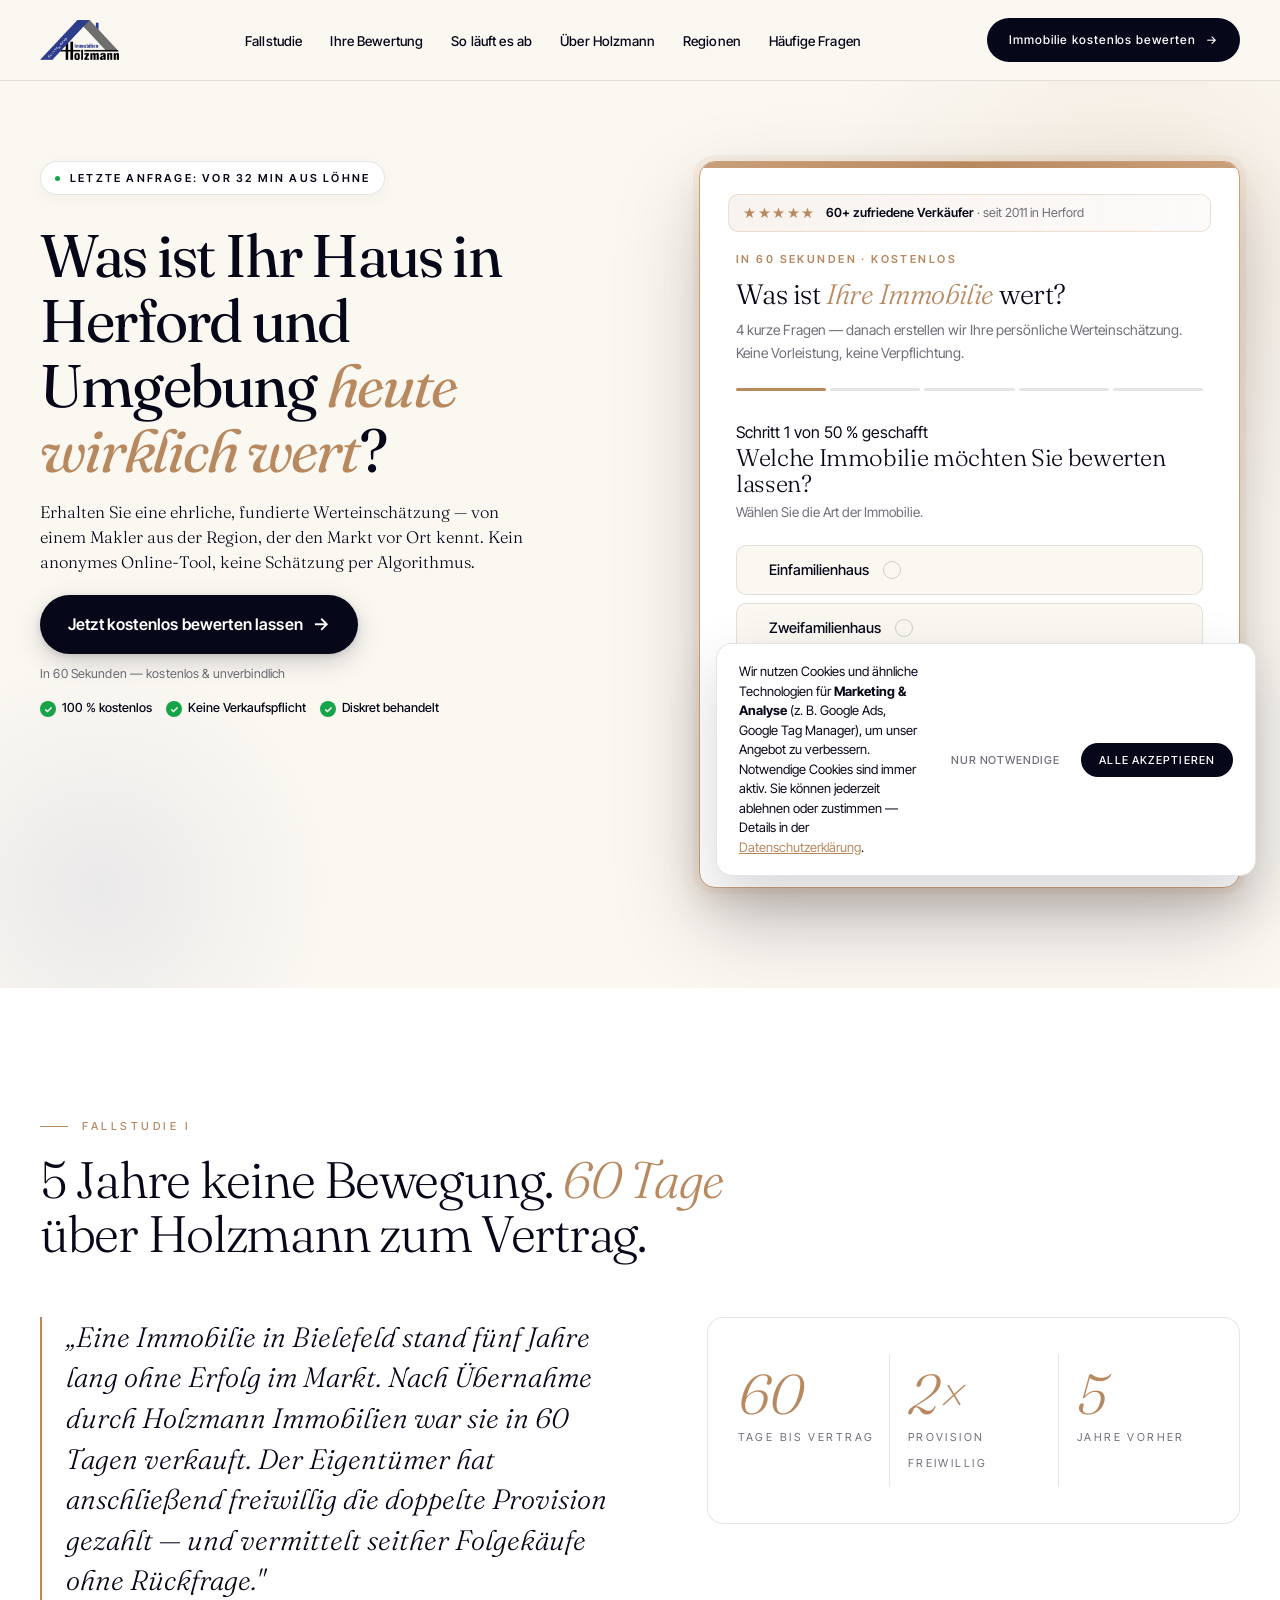
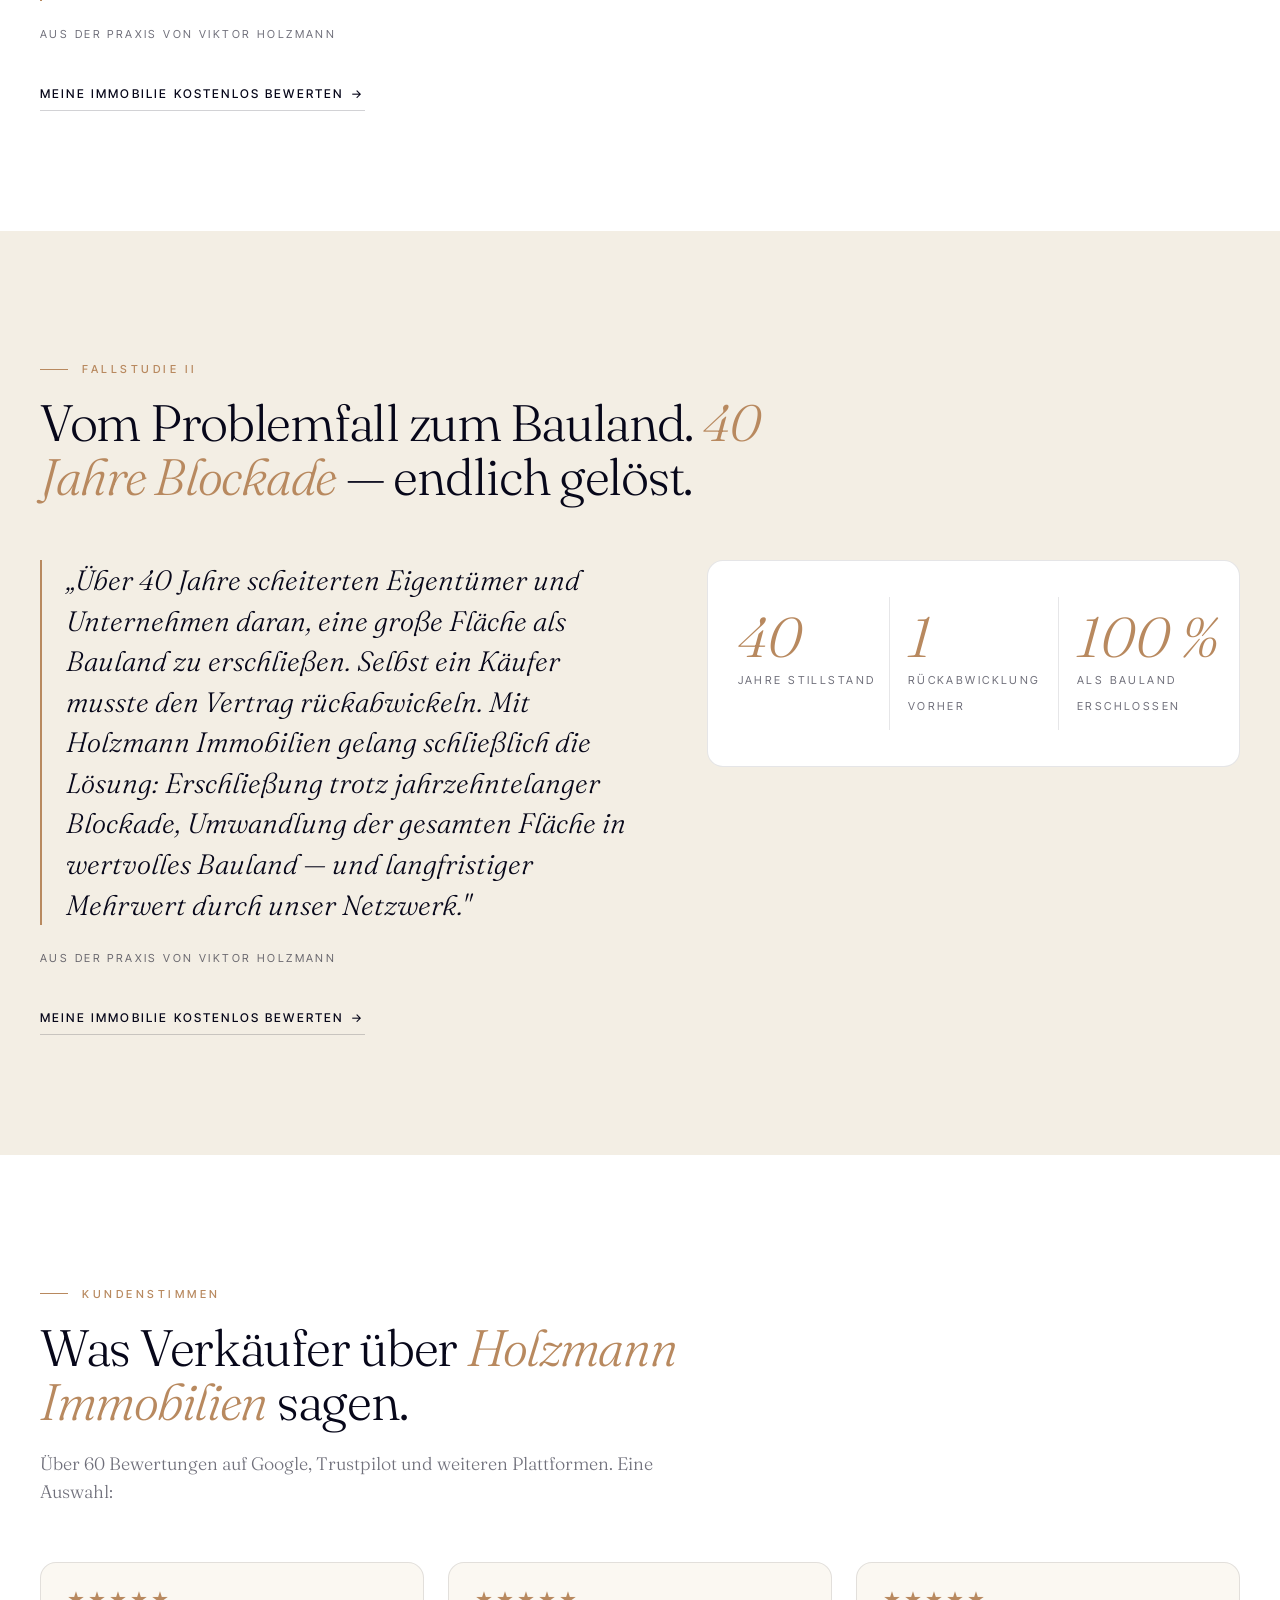
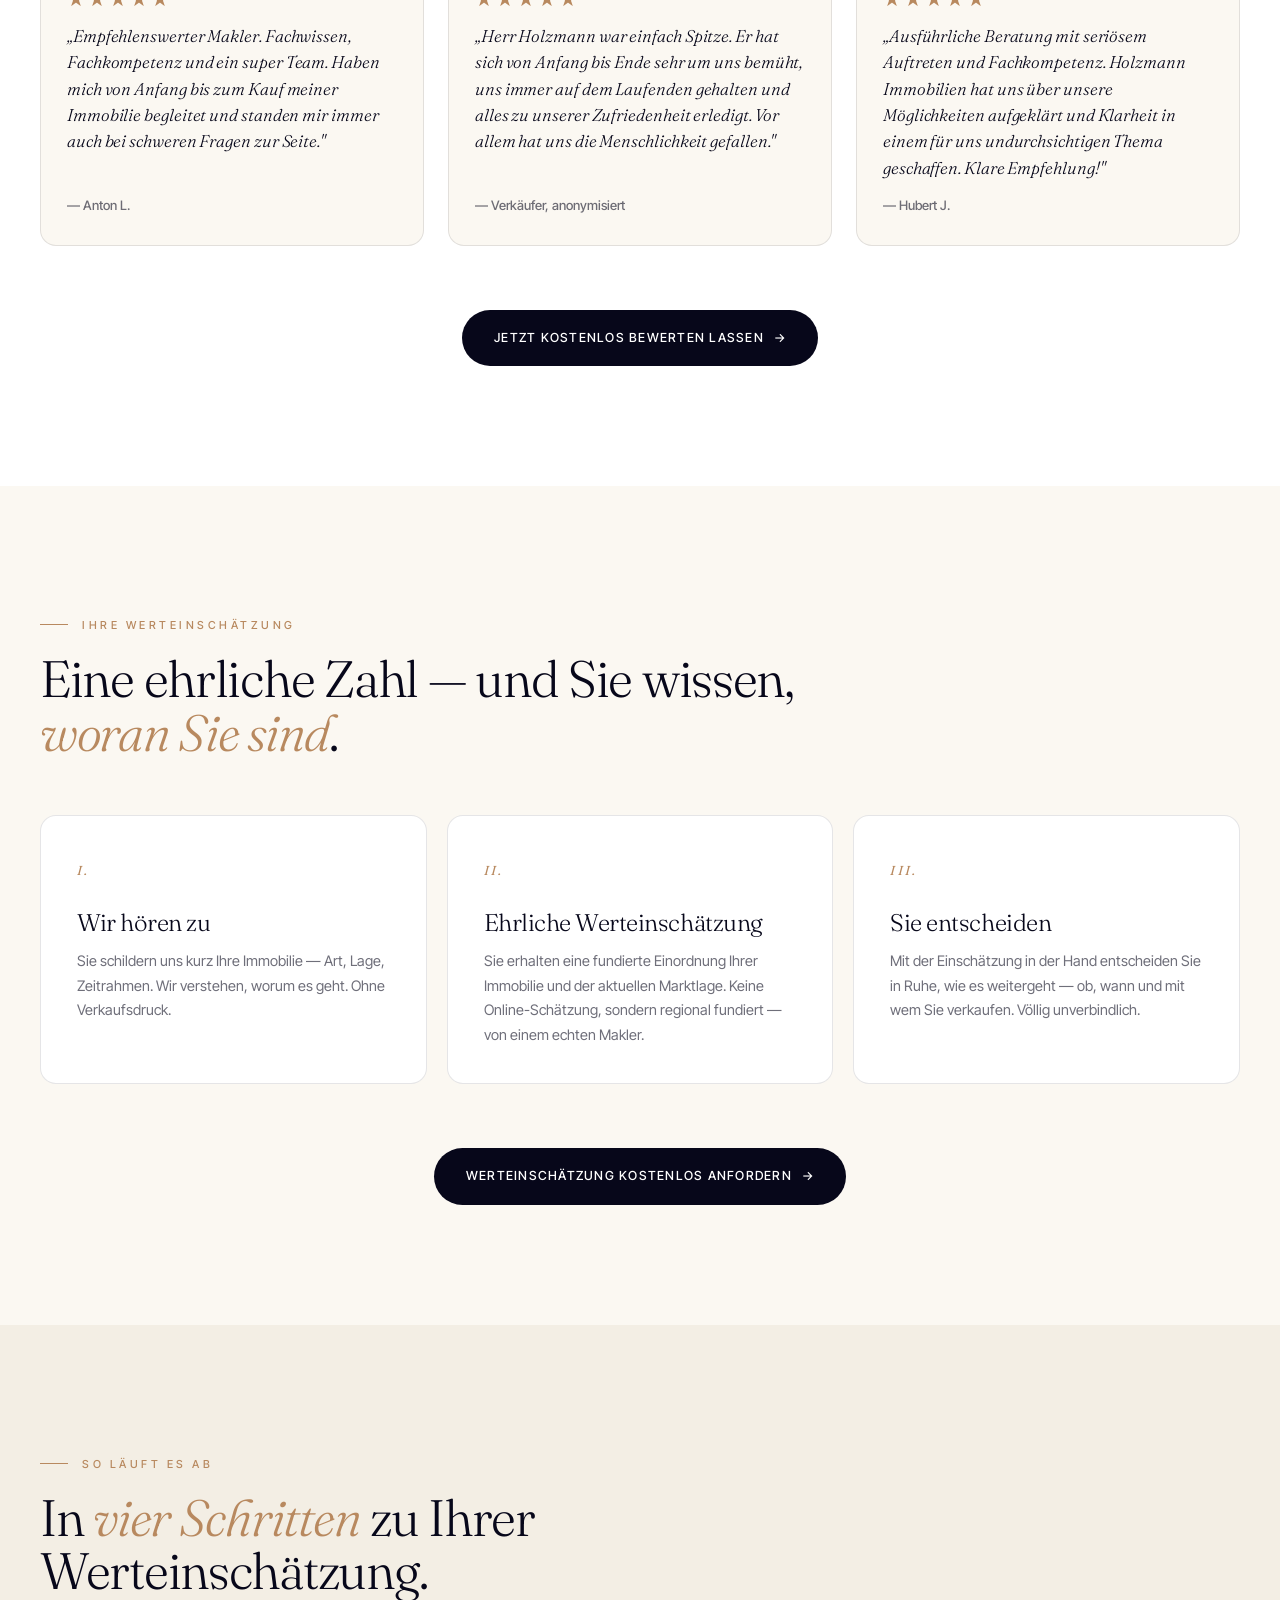
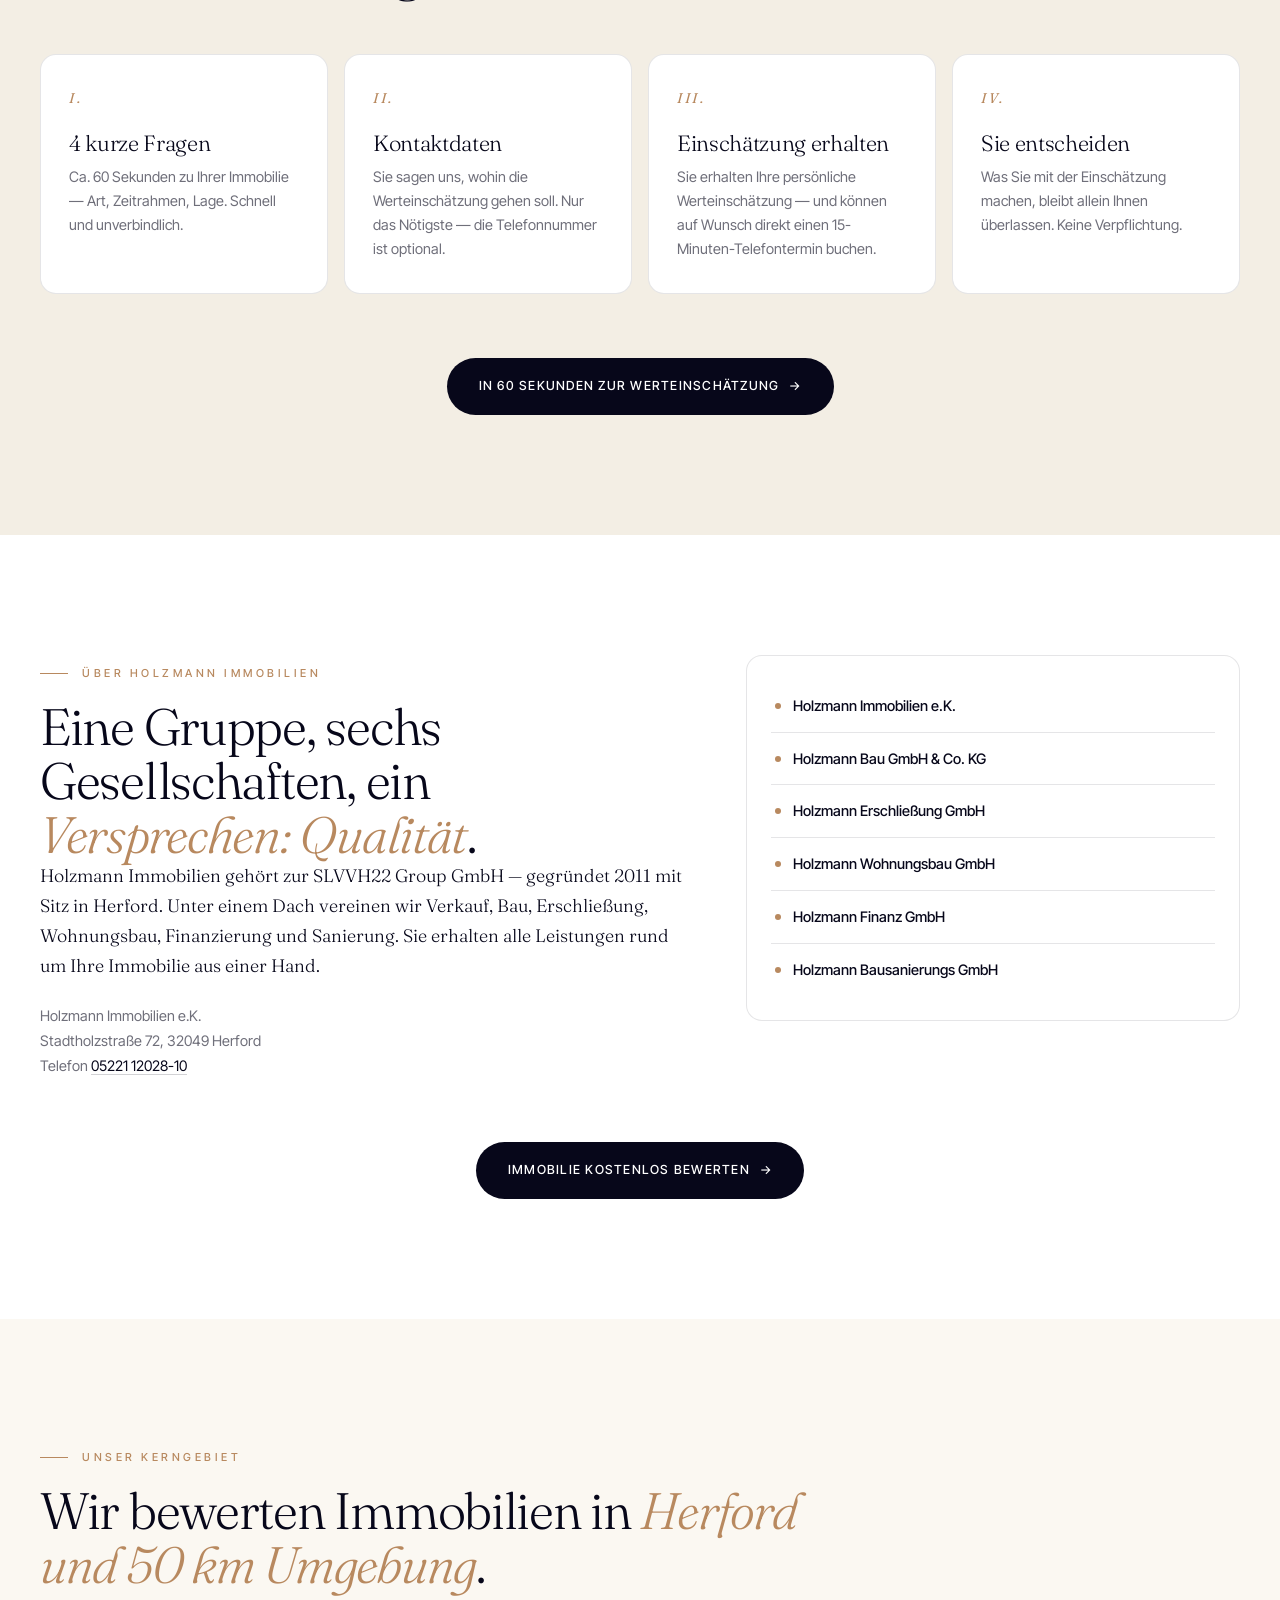
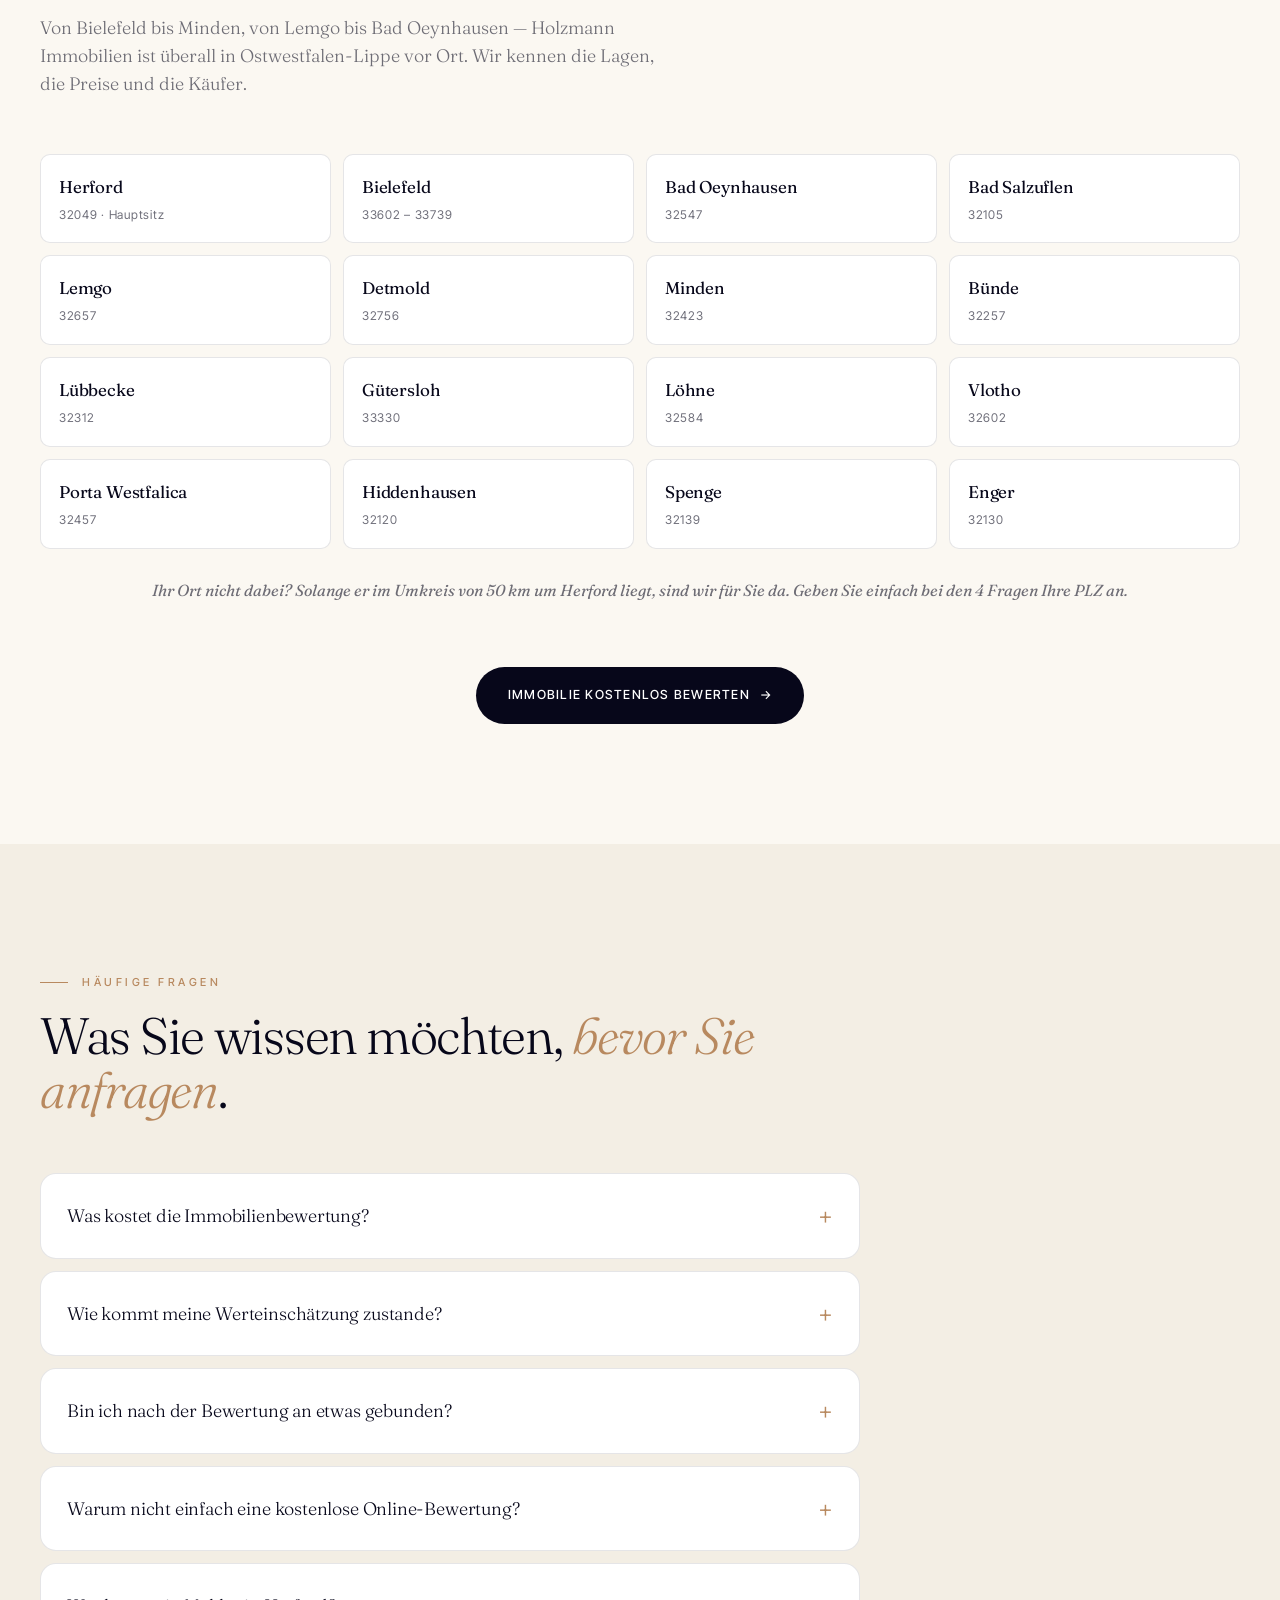
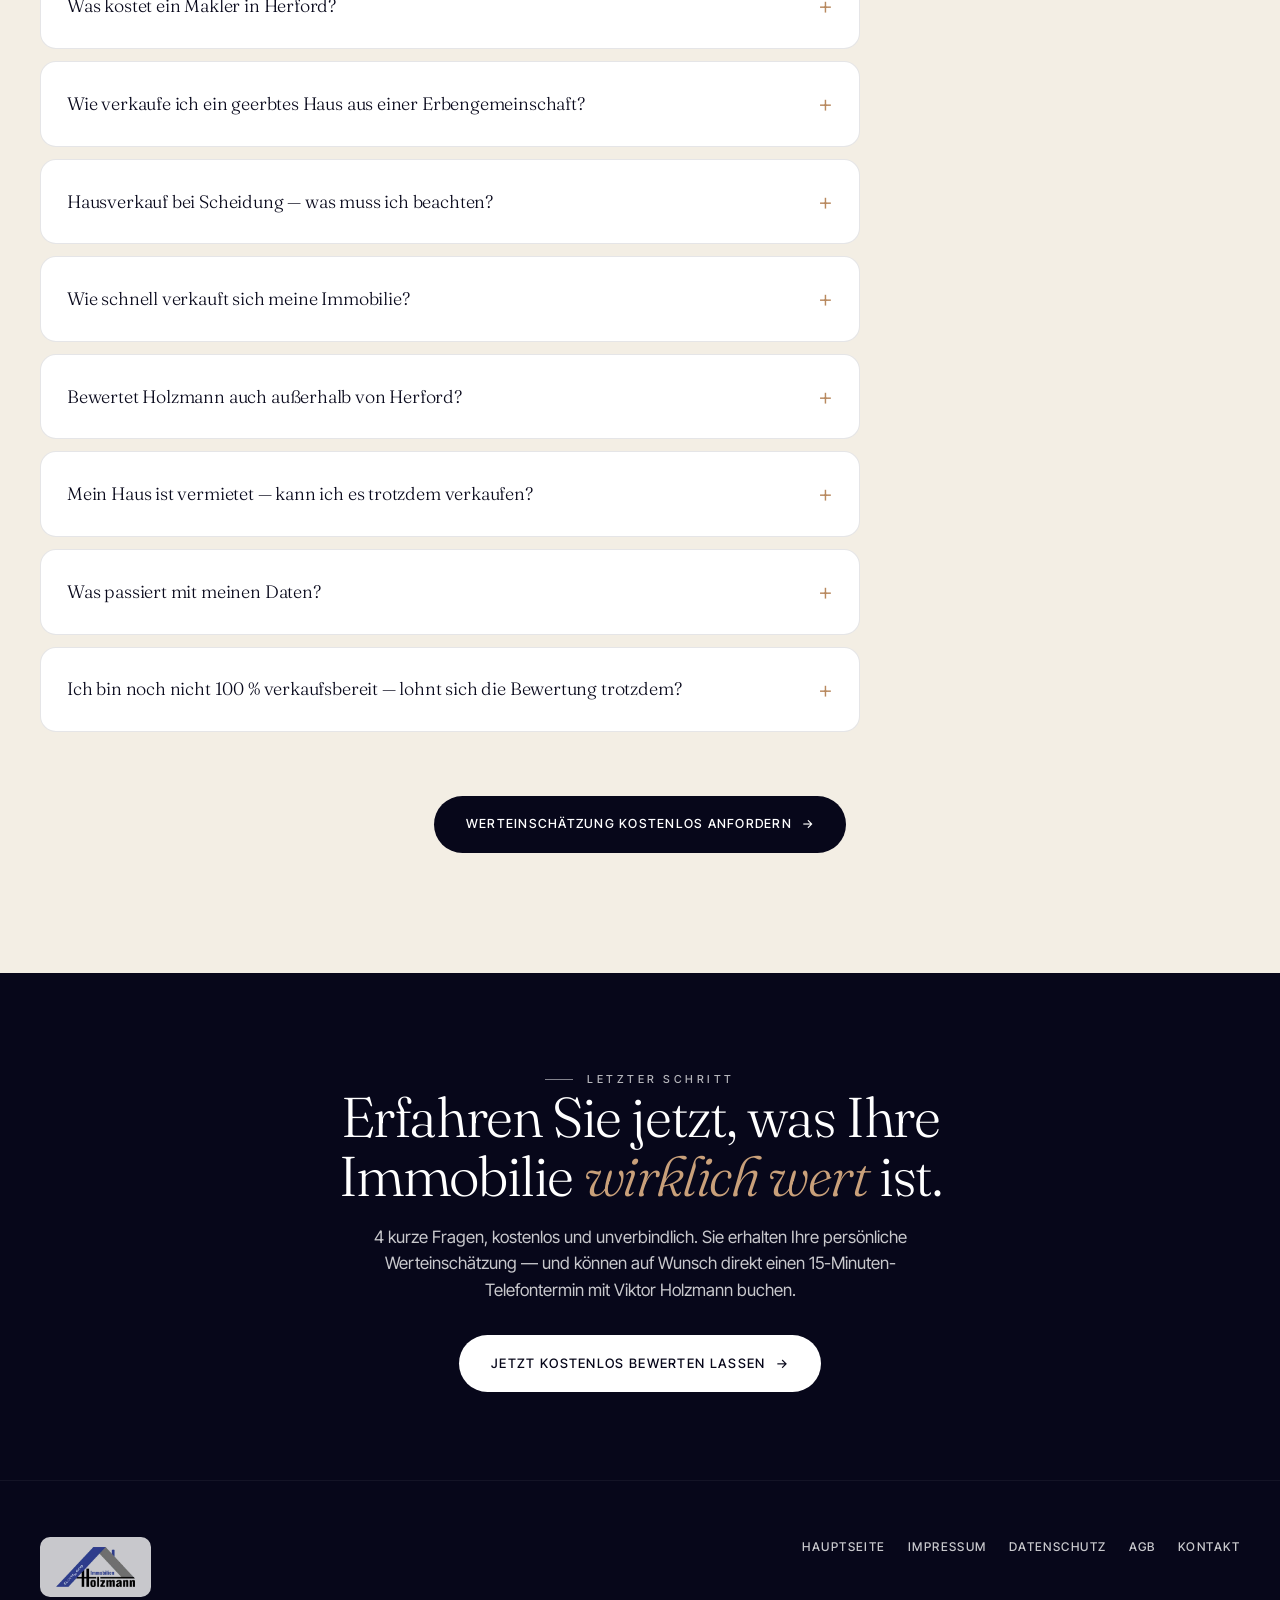
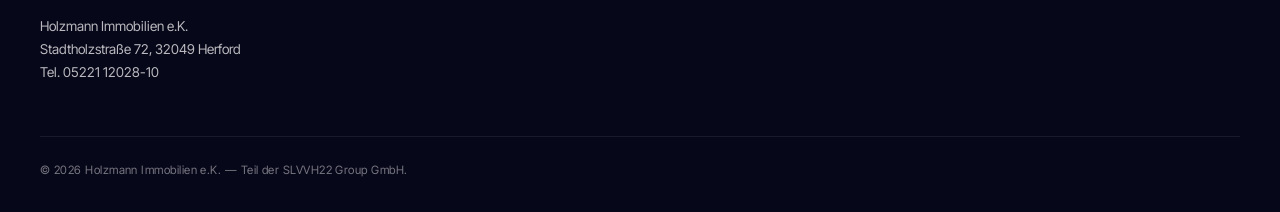
==== index.html @ 37a1f6df "Add files via upload" ====
<!DOCTYPE html>
<html lang="de">
<head>
  <meta charset="UTF-8">
  <meta name="viewport" content="width=device-width, initial-scale=1.0">
  <meta name="description" content="Kostenlose, persönliche Immobilienbewertung für Herford, Bielefeld und Umgebung. Ehrliche Werteinschätzung vom Makler aus der Region — kein anonymes Online-Tool. In 60 Sekunden unverbindlich anfordern.">
  <meta name="keywords" content="Haus verkaufen Herford, Immobilienbewertung Herford, was ist mein Haus wert, Immobilie verkaufen Herford, Immobilienmakler Herford, Wohnung verkaufen Bielefeld, Hauswert ermitteln, geerbtes Haus verkaufen">
  <meta name="robots" content="index,follow">
  <meta property="og:title" content="Was ist mein Haus wert? — Kostenlose Immobilienbewertung · Holzmann Immobilien">
  <meta property="og:description" content="Ehrliche Werteinschätzung vom Makler aus der Region — für Herford, Bielefeld & Umgebung. Kein Online-Algorithmus. In 60 Sekunden kostenlos anfordern.">
  <meta property="og:type" content="website">
  <title>Was ist mein Haus wert? — Kostenlose Immobilienbewertung · Holzmann Immobilien Herford</title>

  <link rel="icon" type="image/x-icon" href="/favicon.ico?v=2">
  <link rel="icon" type="image/png" sizes="16x16" href="/favicon-16x16.png?v=2">
  <link rel="icon" type="image/png" sizes="32x32" href="/favicon-32x32.png?v=2">
  <link rel="apple-touch-icon" sizes="180x180" href="/apple-touch-icon.png?v=2">

  <link rel="preconnect" href="https://fonts.googleapis.com">
  <link rel="preconnect" href="https://fonts.gstatic.com" crossorigin>
  <link href="https://fonts.googleapis.com/css2?family=Fraunces:ital,opsz,wght@0,9..144,300;0,9..144,400;0,9..144,500;1,9..144,300;1,9..144,400&family=Inter+Tight:wght@300;400;500;600&display=swap" rel="stylesheet">

  <link rel="stylesheet" href="./style.css?v=20260517">

  <!-- Consent Mode v2 — Defaults (DSGVO/EU). MUSS vor GTM und gtag laden. -->
  <script>
    window.dataLayer = window.dataLayer || [];
    function gtag(){ dataLayer.push(arguments); }
    gtag('consent', 'default', {
      'ad_storage':         'denied',
      'ad_user_data':       'denied',
      'ad_personalization': 'denied',
      'analytics_storage':  'denied',
      'functionality_storage': 'granted',
      'security_storage':      'granted',
      'wait_for_update': 500,
      'region': ['DE','AT','CH']
    });
    // Zuvor erteilte Zustimmung wiederherstellen
    try {
      if (localStorage.getItem('holzmann-cookie-consent') === 'all') {
        gtag('consent', 'update', {
          'ad_storage':         'granted',
          'ad_user_data':       'granted',
          'ad_personalization': 'granted',
          'analytics_storage':  'granted'
        });
      }
    } catch(e) {}
  </script>
  <!-- End Consent Mode v2 -->

  <!-- Google Tag Manager -->
  <script>(function(w,d,s,l,i){w[l]=w[l]||[];w[l].push({'gtm.start':
  new Date().getTime(),event:'gtm.js'});var f=d.getElementsByTagName(s)[0],
  j=d.createElement(s),dl=l!='dataLayer'?'&l='+l:'';j.async=true;j.src=
  'https://www.googletagmanager.com/gtm.js?id='+i+dl;f.parentNode.insertBefore(j,f);
  })(window,document,'script','dataLayer','GTM-PZJSZLQF');</script>
  <!-- End Google Tag Manager -->

  <!-- Google tag (gtag.js) -->
  <script async src="https://www.googletagmanager.com/gtag/js?id=AW-17651262615"></script>
  <script>
    window.dataLayer = window.dataLayer || [];
    function gtag(){dataLayer.push(arguments);}
    gtag('js', new Date());
    gtag('config', 'AW-17651262615');
  </script>
  <!-- End Google tag -->
</head>
<body>
  <!-- Google Tag Manager (noscript) -->
  <noscript><iframe src="https://www.googletagmanager.com/ns.html?id=GTM-PZJSZLQF"
  height="0" width="0" style="display:none;visibility:hidden"></iframe></noscript>
  <!-- End Google Tag Manager (noscript) -->

  <!-- ===== NAV ===== -->
  <nav class="nav" aria-label="Hauptnavigation">
    <div class="container nav-inner">
      <a href="https://holzmann-immobilien.de/" class="logo" aria-label="Holzmann Immobilien Startseite">
        <img src="./assets/logo.webp" alt="Holzmann Immobilien" width="180" height="48">
      </a>
      <ul class="nav-links nav-desktop-only" role="list">
        <li><a href="#fallstudie">Fallstudie</a></li>
        <li><a href="#leistungen">Ihre Bewertung</a></li>
        <li><a href="#ablauf">So läuft es ab</a></li>
        <li><a href="#ueber">Über Holzmann</a></li>
        <li><a href="#regionen">Regionen</a></li>
        <li><a href="#faq">Häufige Fragen</a></li>
      </ul>
      <a href="#quiz" class="nav-cta nav-desktop-only">
        <span>Immobilie kostenlos bewerten</span>
        <span class="arrow" aria-hidden="true">→</span>
      </a>
      <button type="button" class="nav-burger" id="nav-burger" aria-label="Menü öffnen" aria-expanded="false" aria-controls="nav-overlay">
        <span></span><span></span><span></span>
      </button>
    </div>
  </nav>

  <!-- Mobile Nav Overlay -->
  <div class="nav-overlay" id="nav-overlay" aria-hidden="true">
    <button type="button" class="nav-overlay-close" id="nav-overlay-close" aria-label="Menü schließen">×</button>
    <nav class="nav-overlay-inner" aria-label="Mobiles Menü">
      <div class="nav-overlay-primary">
        <a href="#quiz" class="nav-overlay-cta" data-nav-link>
          Kostenlose Bewertung anfordern
          <span aria-hidden="true">→</span>
        </a>
        <a href="tel:+4952211202810" class="nav-overlay-cta nav-overlay-cta-ghost" data-nav-link>
          Anrufen · 05221 12028-10
        </a>
      </div>
      <ul class="nav-overlay-links">
        <li><a href="#fallstudie" data-nav-link>Fallstudie</a></li>
        <li><a href="#leistungen" data-nav-link>Ihre Bewertung</a></li>
        <li><a href="#ablauf" data-nav-link>So läuft es ab</a></li>
        <li><a href="#ueber" data-nav-link>Über Holzmann</a></li>
        <li><a href="#regionen" data-nav-link>Regionen</a></li>
        <li><a href="#faq" data-nav-link>Häufige Fragen</a></li>
      </ul>
    </nav>
  </div>

  <!-- ===== HERO mit QUIZ above the fold ===== -->
  <section class="hero">
    <div class="container hero-grid">
      <div class="hero-headline-block">
        <span class="hero-eyebrow-chip" id="live-proof" aria-live="polite">
          <span class="dot dot-live" aria-hidden="true"></span>
          <span id="live-proof-text">Letzte Anfrage: vor 14 Min aus Bielefeld</span>
        </span>
        <h1>
          Was ist Ihr Haus in Herford und Umgebung <em>heute wirklich wert</em>?
        </h1>
        <p class="hero-sub">
          Erhalten Sie eine ehrliche, fundierte Werteinschätzung — von einem Makler aus der Region, der den Markt vor Ort kennt. Kein anonymes Online-Tool, keine Schätzung per Algorithmus.
        </p>
        <div class="hero-trust-line" aria-label="Vertrauenssignale">
          <span class="htl-stars">★★★★★</span>
          <span class="htl-item htl-i1"><strong>60+ <span class="htl-extra">zufriedene </span>Verkäufer</strong></span>
          <span class="htl-sep htl-s1">·</span>
          <span class="htl-item htl-i2"><strong>5 PMA-Awards</strong></span>
          <span class="htl-sep htl-s2">·</span>
          <span class="htl-item htl-i3"><strong>seit 2011<span class="htl-extra"> in Herford</span></strong></span>
          <span class="htl-sep htl-s3">·</span>
          <span class="htl-item htl-i4"><strong>6 Holzmann-Gesellschaften</strong></span>
        </div>
        <a href="#quiz" class="hero-cta" data-track="hero_cta_click">
          Jetzt kostenlos bewerten lassen
          <span class="hero-cta-arrow" aria-hidden="true">→</span>
        </a>
        <p class="hero-cta-sub">In 60 Sekunden — kostenlos &amp; unverbindlich</p>
        <ul class="hero-risk-reversal" aria-label="Garantien">
          <li><span class="hrr-check" aria-hidden="true">✓</span> 100 % kostenlos</li>
          <li><span class="hrr-check" aria-hidden="true">✓</span> Keine Verkaufspflicht</li>
          <li><span class="hrr-check" aria-hidden="true">✓</span> Diskret behandelt</li>
        </ul>
      </div>

      <!-- QUIZ-CARD direkt sichtbar -->
      <div class="quiz-card-hero" id="quiz">
        <div class="quiz-card-trust-top" aria-label="Vertrauenssignale">
          <span class="qctt-stars" aria-hidden="true">★★★★★</span>
          <span class="qctt-text"><strong>60+ zufriedene Verkäufer</strong> · seit 2011 in Herford</span>
        </div>
        <p class="quiz-card-eyebrow">In 60 Sekunden · kostenlos</p>
        <h2 class="quiz-card-headline">
          Was ist <em>Ihre Immobilie</em> wert?
        </h2>
        <p class="quiz-card-sub">4 kurze Fragen — danach erstellen wir Ihre persönliche Werteinschätzung. Keine Vorleistung, keine Verpflichtung.</p>

        <div id="quiz-app" class="quiz-app" data-quiz-state="intro">
          <noscript>
            <p>Bitte aktivieren Sie JavaScript, um die Bewertung zu starten — oder rufen Sie uns direkt an unter <a href="tel:+4952211202810">05221 12028-10</a>.</p>
          </noscript>
        </div>

        <div class="quiz-card-trust" aria-label="Vertrauenssignale" aria-hidden="true">
          <span class="qct-stars">★★★★★</span>
          <div class="qct-row">
            <span class="qct-item"><strong>60+ zufriedene Verkäufer</strong></span>
            <span class="qct-sep">·</span>
            <span class="qct-item"><strong>5 PMA-Awards</strong></span>
          </div>
          <div class="qct-row">
            <span class="qct-item"><strong>seit 2011</strong></span>
            <span class="qct-sep">·</span>
            <span class="qct-item"><strong>6 Gesellschaften</strong></span>
          </div>
        </div>
      </div>

    </div>
  </section>


  <!-- ===== FALLSTUDIE 1 — Bielefeld 60 Tage ===== -->
  <section class="section section-white" id="fallstudie">
    <div class="container">
      <div class="section-head">
        <span class="eyebrow">Fallstudie I</span>
        <h2 class="section-title">5 Jahre keine Bewegung. <em>60 Tage</em> über Holzmann zum Vertrag.</h2>
      </div>
      <div class="case-study-grid">
        <div>
          <blockquote class="case-quote">
            „Eine Immobilie in Bielefeld stand fünf Jahre lang ohne Erfolg im Markt. Nach Übernahme durch Holzmann Immobilien war sie in 60 Tagen verkauft. Der Eigentümer hat anschließend freiwillig die doppelte Provision gezahlt — und vermittelt seither Folgekäufe ohne Rückfrage."
          </blockquote>
          <p class="case-cite">Aus der Praxis von Viktor Holzmann</p>
          <a href="#quiz" class="btn-link-arrow">Meine Immobilie kostenlos bewerten <span aria-hidden="true">→</span></a>
        </div>
        <div class="case-stats-grid">
          <div class="case-stat">
            <span class="case-stat-number">60</span>
            <span class="case-stat-label">Tage bis Vertrag</span>
          </div>
          <div class="case-stat">
            <span class="case-stat-number">2&times;</span>
            <span class="case-stat-label">Provision freiwillig</span>
          </div>
          <div class="case-stat">
            <span class="case-stat-number">5</span>
            <span class="case-stat-label">Jahre vorher</span>
          </div>
        </div>
      </div>
    </div>
  </section>

  <!-- ===== FALLSTUDIE 2 — Bauland 40 Jahre Blockade ===== -->
  <section class="section section-soft" id="fallstudie-bauland">
    <div class="container">
      <div class="section-head">
        <span class="eyebrow">Fallstudie II</span>
        <h2 class="section-title">Vom Problemfall zum Bauland. <em>40 Jahre Blockade</em> — endlich gelöst.</h2>
      </div>
      <div class="case-study-grid case-study-grid-reverse">
        <div class="case-stats-grid">
          <div class="case-stat">
            <span class="case-stat-number">40</span>
            <span class="case-stat-label">Jahre Stillstand</span>
          </div>
          <div class="case-stat">
            <span class="case-stat-number">1</span>
            <span class="case-stat-label">Rückabwicklung vorher</span>
          </div>
          <div class="case-stat">
            <span class="case-stat-number">100&nbsp;%</span>
            <span class="case-stat-label">Als Bauland erschlossen</span>
          </div>
        </div>
        <div>
          <blockquote class="case-quote">
            „Über 40 Jahre scheiterten Eigentümer und Unternehmen daran, eine große Fläche als Bauland zu erschließen. Selbst ein Käufer musste den Vertrag rückabwickeln. Mit Holzmann Immobilien gelang schließlich die Lösung: Erschließung trotz jahrzehntelanger Blockade, Umwandlung der gesamten Fläche in wertvolles Bauland — und langfristiger Mehrwert durch unser Netzwerk."
          </blockquote>
          <p class="case-cite">Aus der Praxis von Viktor Holzmann</p>
          <a href="#quiz" class="btn-link-arrow">Meine Immobilie kostenlos bewerten <span aria-hidden="true">→</span></a>
        </div>
      </div>
    </div>
  </section>

  <!-- ===== TESTIMONIALS ===== -->
  <section class="section section-white" id="stimmen" aria-label="Kundenstimmen">
    <div class="container">
      <div class="section-head">
        <span class="eyebrow">Kundenstimmen</span>
        <h2 class="section-title">Was Verkäufer über <em>Holzmann Immobilien</em> sagen.</h2>
        <p class="section-lead">Über 60 Bewertungen auf Google, Trustpilot und weiteren Plattformen. Eine Auswahl:</p>
      </div>
      <div class="testimonials-grid">
        <article class="testimonial-card">
          <span class="testimonial-stars" aria-hidden="true">★★★★★</span>
          <blockquote>„Empfehlenswerter Makler. Fachwissen, Fachkompetenz und ein super Team. Haben mich von Anfang bis zum Kauf meiner Immobilie begleitet und standen mir immer auch bei schweren Fragen zur Seite."</blockquote>
          <p class="testimonial-cite">— Anton L.</p>
        </article>
        <article class="testimonial-card">
          <span class="testimonial-stars" aria-hidden="true">★★★★★</span>
          <blockquote>„Herr Holzmann war einfach Spitze. Er hat sich von Anfang bis Ende sehr um uns bemüht, uns immer auf dem Laufenden gehalten und alles zu unserer Zufriedenheit erledigt. Vor allem hat uns die Menschlichkeit gefallen."</blockquote>
          <p class="testimonial-cite">— Verkäufer, anonymisiert</p>
        </article>
        <article class="testimonial-card">
          <span class="testimonial-stars" aria-hidden="true">★★★★★</span>
          <blockquote>„Ausführliche Beratung mit seriösem Auftreten und Fachkompetenz. Holzmann Immobilien hat uns über unsere Möglichkeiten aufgeklärt und Klarheit in einem für uns undurchsichtigen Thema geschaffen. Klare Empfehlung!"</blockquote>
          <p class="testimonial-cite">— Hubert J.</p>
        </article>
      </div>
      <div class="section-cta-row">
        <a href="#quiz" class="btn-solid" data-cta="testimonials">
          Jetzt kostenlos bewerten lassen
          <span class="arrow" aria-hidden="true">→</span>
        </a>
      </div>
    </div>
  </section>

  <!-- ===== IHRE BEWERTUNG ===== -->
  <section class="section" id="leistungen">
    <div class="container">
      <div class="section-head">
        <span class="eyebrow">Ihre Werteinschätzung</span>
        <h2 class="section-title">Eine ehrliche Zahl — und Sie wissen, <em>woran Sie sind</em>.</h2>
      </div>
      <div class="benefit-grid">
        <article class="benefit-card">
          <span class="benefit-roman">I.</span>
          <h3>Wir hören zu</h3>
          <p>Sie schildern uns kurz Ihre Immobilie — Art, Lage, Zeitrahmen. Wir verstehen, worum es geht. Ohne Verkaufsdruck.</p>
        </article>
        <article class="benefit-card">
          <span class="benefit-roman">II.</span>
          <h3>Ehrliche Werteinschätzung</h3>
          <p>Sie erhalten eine fundierte Einordnung Ihrer Immobilie und der aktuellen Marktlage. Keine Online-Schätzung, sondern regional fundiert — von einem echten Makler.</p>
        </article>
        <article class="benefit-card">
          <span class="benefit-roman">III.</span>
          <h3>Sie entscheiden</h3>
          <p>Mit der Einschätzung in der Hand entscheiden Sie in Ruhe, wie es weitergeht — ob, wann und mit wem Sie verkaufen. Völlig unverbindlich.</p>
        </article>
      </div>
      <div class="section-cta-row">
        <a href="#quiz" class="btn-solid" data-cta="benefits">
          Werteinschätzung kostenlos anfordern
          <span class="arrow" aria-hidden="true">→</span>
        </a>
      </div>
    </div>
  </section>

  <!-- ===== ABLAUF ===== -->
  <section class="section section-soft" id="ablauf">
    <div class="container">
      <div class="section-head">
        <span class="eyebrow">So läuft es ab</span>
        <h2 class="section-title">In <em>vier Schritten</em> zu Ihrer Werteinschätzung.</h2>
      </div>
      <div class="steps-grid">
        <div class="step-card"><span class="step-num">I.</span><h3>4 kurze Fragen</h3><p>Ca. 60 Sekunden zu Ihrer Immobilie — Art, Zeitrahmen, Lage. Schnell und unverbindlich.</p></div>
        <div class="step-card"><span class="step-num">II.</span><h3>Kontaktdaten</h3><p>Sie sagen uns, wohin die Werteinschätzung gehen soll. Nur das Nötigste — die Telefonnummer ist optional.</p></div>
        <div class="step-card"><span class="step-num">III.</span><h3>Einschätzung erhalten</h3><p>Sie erhalten Ihre persönliche Werteinschätzung — und können auf Wunsch direkt einen 15-Minuten-Telefontermin buchen.</p></div>
        <div class="step-card"><span class="step-num">IV.</span><h3>Sie entscheiden</h3><p>Was Sie mit der Einschätzung machen, bleibt allein Ihnen überlassen. Keine Verpflichtung.</p></div>
      </div>
      <div class="section-cta-row">
        <a href="#quiz" class="btn-solid" data-cta="steps">
          In 60 Sekunden zur Werteinschätzung
          <span class="arrow" aria-hidden="true">→</span>
        </a>
      </div>
    </div>
  </section>

  <!-- ===== ÜBER HOLZMANN ===== -->
  <section class="section section-white" id="ueber">
    <div class="container about-grid">
      <div>
        <span class="eyebrow">Über Holzmann Immobilien</span>
        <h2 class="section-title">Eine Gruppe, sechs Gesellschaften, ein <em>Versprechen: Qualität</em>.</h2>
        <p class="about-lead">
          Holzmann Immobilien gehört zur SLVVH22 Group GmbH — gegründet 2011 mit Sitz in Herford. Unter einem Dach vereinen wir Verkauf, Bau, Erschließung, Wohnungsbau, Finanzierung und Sanierung. Sie erhalten alle Leistungen rund um Ihre Immobilie aus einer Hand.
        </p>
        <p class="about-address">
          Holzmann Immobilien e.K.<br>
          Stadtholzstraße 72, 32049 Herford<br>
          Telefon <a href="tel:+4952211202810">05221 12028-10</a>
        </p>
      </div>
      <ul class="group-list">
        <li>Holzmann Immobilien e.K.</li>
        <li>Holzmann Bau GmbH &amp; Co. KG</li>
        <li>Holzmann Erschließung GmbH</li>
        <li>Holzmann Wohnungsbau GmbH</li>
        <li>Holzmann Finanz GmbH</li>
        <li>Holzmann Bausanierungs GmbH</li>
      </ul>
    </div>
    <div class="container section-cta-row">
      <a href="#quiz" class="btn-solid" data-cta="about">
        Immobilie kostenlos bewerten
        <span class="arrow" aria-hidden="true">→</span>
      </a>
    </div>
  </section>

  <!-- ===== REGIONEN ===== -->
  <section class="section" id="regionen">
    <div class="container">
      <div class="section-head">
        <span class="eyebrow">Unser Kerngebiet</span>
        <h2 class="section-title">Wir bewerten Immobilien in <em>Herford und 50&nbsp;km Umgebung</em>.</h2>
        <p class="section-lead">Von Bielefeld bis Minden, von Lemgo bis Bad Oeynhausen — Holzmann Immobilien ist überall in Ostwestfalen-Lippe vor Ort. Wir kennen die Lagen, die Preise und die Käufer.</p>
      </div>
      <ul class="regions-grid">
        <li><strong>Herford</strong><span>32049 · Hauptsitz</span></li>
        <li><strong>Bielefeld</strong><span>33602 – 33739</span></li>
        <li><strong>Bad Oeynhausen</strong><span>32547</span></li>
        <li><strong>Bad Salzuflen</strong><span>32105</span></li>
        <li><strong>Lemgo</strong><span>32657</span></li>
        <li><strong>Detmold</strong><span>32756</span></li>
        <li><strong>Minden</strong><span>32423</span></li>
        <li><strong>Bünde</strong><span>32257</span></li>
        <li><strong>Lübbecke</strong><span>32312</span></li>
        <li><strong>Gütersloh</strong><span>33330</span></li>
        <li><strong>Löhne</strong><span>32584</span></li>
        <li><strong>Vlotho</strong><span>32602</span></li>
        <li><strong>Porta Westfalica</strong><span>32457</span></li>
        <li><strong>Hiddenhausen</strong><span>32120</span></li>
        <li><strong>Spenge</strong><span>32139</span></li>
        <li><strong>Enger</strong><span>32130</span></li>
      </ul>
      <p class="regions-note">Ihr Ort nicht dabei? Solange er im Umkreis von 50 km um Herford liegt, sind wir für Sie da. Geben Sie einfach bei den 4 Fragen Ihre PLZ an.</p>
      <div class="section-cta-row">
        <a href="#quiz" class="btn-solid" data-cta="regions">
          Immobilie kostenlos bewerten
          <span class="arrow" aria-hidden="true">→</span>
        </a>
      </div>
    </div>
  </section>

  <!-- ===== FAQ ===== -->
  <section class="section section-soft" id="faq">
    <div class="container">
      <div class="section-head">
        <span class="eyebrow">Häufige Fragen</span>
        <h2 class="section-title">Was Sie wissen möchten, <em>bevor Sie anfragen</em>.</h2>
      </div>
      <div class="faq">
        <details class="faq-item"><summary>Was kostet die Immobilienbewertung?</summary><p>Nichts. Die Werteinschätzung ist <strong>kostenlos und unverbindlich</strong>. Sie zahlen erst etwas, wenn Ihre Immobilie tatsächlich über uns verkauft wird — erfolgsbasiert und transparent.</p></details>
        <details class="faq-item"><summary>Wie kommt meine Werteinschätzung zustande?</summary><p>Sie beantworten 4 kurze Fragen zu Ihrer Immobilie. Auf dieser Basis erstellt ein Makler aus der Region — kein Algorithmus — eine fundierte Einordnung von Wert und Marktlage. Auf Wunsch besprechen wir die Einschätzung in einem kurzen 15-Minuten-Telefonat persönlich mit Ihnen.</p></details>
        <details class="faq-item"><summary>Bin ich nach der Bewertung an etwas gebunden?</summary><p>Nein. Die Werteinschätzung ist ein reines Serviceangebot. Sie entscheiden danach in Ruhe, ob, wann und mit wem Sie verkaufen — ganz ohne Verpflichtung.</p></details>
        <details class="faq-item"><summary>Warum nicht einfach eine kostenlose Online-Bewertung?</summary><p>Online-Tools rechnen mit Durchschnittswerten und kennen Ihre Immobilie nicht. Lage, Zustand, Ausstattung und die aktuelle Nachfrage vor Ort fließen nicht ein. Unsere Einschätzung kommt von einem Makler, der den Markt in Herford und Umgebung täglich erlebt — das ist der Unterschied zwischen einer Schätzung und einer belastbaren Zahl.</p></details>
        <details class="faq-item"><summary>Was kostet ein Makler in Herford?</summary><p>Bei Holzmann Immobilien arbeiten wir <strong>erfolgsbasiert</strong>: ohne Verkauf keine Provision. Die übliche Maklerprovision wird zwischen Käufer und Verkäufer geteilt — die genaue Höhe besprechen wir individuell und transparent, abgestimmt auf Ihr Objekt.</p></details>
        <details class="faq-item"><summary>Wie verkaufe ich ein geerbtes Haus aus einer Erbengemeinschaft?</summary><p>Das ist eine unserer häufigsten Aufgaben. Wir <strong>moderieren zwischen den Miterben</strong>, klären Eigentumsverhältnisse, koordinieren Notar und Verkauf. Wichtig: alle Erben müssen dem Verkauf grundsätzlich zustimmen. Im Gespräch klären wir, wie wir die Schritte für Ihre Konstellation strukturieren.</p></details>
        <details class="faq-item"><summary>Hausverkauf bei Scheidung — was muss ich beachten?</summary><p>Bei einer Trennung steht der Verkaufsprozess unter besonderem emotionalen und rechtlichen Druck. Wir behandeln solche Verkäufe <strong>diskret</strong>, sprechen mit beiden Eheleuten getrennt, wenn das hilft, und koordinieren mit Anwälten oder Notaren. Wichtig: Wer ist Eigentümer, wer steht im Grundbuch, gibt es eine Zugewinngemeinschaft? Im Gespräch klären wir die ersten Eckpunkte.</p></details>
        <details class="faq-item"><summary>Wie schnell verkauft sich meine Immobilie?</summary><p>Das hängt von Lage, Objektart und Marktphase ab. In der Bielefeld-Fallstudie waren es 60 Tage — wir sind ehrlich: jede Immobilie hat ihren eigenen Rhythmus.</p></details>
        <details class="faq-item"><summary>Bewertet Holzmann auch außerhalb von Herford?</summary><p>Ja, in einem Radius von ca. <strong>50 km um Herford</strong>: Bielefeld, Bad Oeynhausen, Bad Salzuflen, Lemgo, Detmold, Minden, Bünde, Gütersloh, Lübbecke und alle umliegenden Gemeinden. Eine vollständige Liste finden Sie im Bereich „Unser Kerngebiet".</p></details>
        <details class="faq-item"><summary>Mein Haus ist vermietet — kann ich es trotzdem verkaufen?</summary><p>Ja. Vermietete Immobilien lassen sich an Kapitalanleger verkaufen — Mietverträge bleiben dabei bestehen (Kauf bricht nicht Miete). Die Vermarktung läuft anders als bei selbst genutzten Objekten. Im Gespräch besprechen wir die optimale Strategie.</p></details>
        <details class="faq-item"><summary>Was passiert mit meinen Daten?</summary><p>Ihre Angaben werden DSGVO-konform behandelt und ausschließlich intern bei Holzmann Immobilien verarbeitet. Details siehe <a href="https://holzmann-immobilien.de/datenschutz" target="_blank" rel="noopener">Datenschutzerklärung</a>.</p></details>
        <details class="faq-item"><summary>Ich bin noch nicht 100 % verkaufsbereit — lohnt sich die Bewertung trotzdem?</summary><p>Gerade dann. Sie erhalten Klarheit über den Marktwert Ihrer Immobilie und Ihre Möglichkeiten — ohne sich zu binden. Viele Eigentümer holen sich die Einschätzung Monate vor einer Entscheidung.</p></details>
      </div>
      <div class="section-cta-row">
        <a href="#quiz" class="btn-solid" data-cta="faq">
          Werteinschätzung kostenlos anfordern
          <span class="arrow" aria-hidden="true">→</span>
        </a>
      </div>
    </div>
  </section>

  <!-- ===== FINAL CTA ===== -->
  <section class="section-final">
    <div class="container">
      <span class="eyebrow eyebrow-light">Letzter Schritt</span>
      <h2>Erfahren Sie jetzt, was Ihre Immobilie <em>wirklich wert</em> ist.</h2>
      <p>4 kurze Fragen, kostenlos und unverbindlich. Sie erhalten Ihre persönliche Werteinschätzung — und können auf Wunsch direkt einen 15-Minuten-Telefontermin mit Viktor Holzmann buchen.</p>
      <a href="#quiz" class="btn-solid btn-solid-large" data-cta="footer">
        Jetzt kostenlos bewerten lassen
        <span class="arrow" aria-hidden="true">→</span>
      </a>
    </div>
  </section>

  <!-- ===== FOOTER ===== -->
  <footer class="site-footer">
    <div class="container footer-inner">
      <div class="footer-brand">
        <span class="footer-logo-wrap">
          <img src="./assets/logo.webp" alt="Holzmann Immobilien" width="180" height="48" class="footer-logo">
        </span>
        <p class="footer-address">
          Holzmann Immobilien e.K.<br>
          Stadtholzstraße 72, 32049 Herford<br>
          Tel. 05221 12028-10
        </p>
      </div>
      <nav class="footer-nav" aria-label="Rechtliche Hinweise">
        <a href="https://holzmann-immobilien.de/" target="_blank" rel="noopener">Hauptseite</a>
        <a href="https://holzmann-immobilien.de/impressum" target="_blank" rel="noopener">Impressum</a>
        <a href="https://holzmann-immobilien.de/datenschutz" target="_blank" rel="noopener">Datenschutz</a>
        <a href="https://holzmann-immobilien.de/agbs" target="_blank" rel="noopener">AGB</a>
        <a href="#quiz">Kontakt</a>
      </nav>
      <p class="footer-meta">© <span id="footer-year">2026</span> Holzmann Immobilien e.K. — Teil der SLVVH22 Group GmbH.</p>
    </div>
  </footer>

  <!-- ===== COOKIE-BANNER (Consent Mode v2) ===== -->
  <div id="cookie-banner" class="cookie-banner is-hidden" role="dialog" aria-label="Cookie-Hinweis" aria-live="polite">
    <p>Wir nutzen Cookies und ähnliche Technologien für <strong>Marketing &amp; Analyse</strong> (z. B. Google Ads, Google Tag Manager), um unser Angebot zu verbessern. Notwendige Cookies sind immer aktiv. Sie können jederzeit ablehnen oder zustimmen — Details in der <a href="https://holzmann-immobilien.de/datenschutz" target="_blank" rel="noopener">Datenschutzerklärung</a>.</p>
    <div class="cookie-actions">
      <button type="button" id="cookie-decline" class="btn-ghost">Nur Notwendige</button>
      <button type="button" id="cookie-accept" class="btn-solid">Alle akzeptieren</button>
    </div>
  </div>

  <script src="./quiz.js?v=20260517" defer></script>
  <script>
    // Footer-Jahr
    document.getElementById('footer-year').textContent = new Date().getFullYear();

    // Burger-Menü
    (function(){
      var burger = document.getElementById('nav-burger');
      var overlay = document.getElementById('nav-overlay');
      var close = document.getElementById('nav-overlay-close');
      if (!burger || !overlay) return;
      function open() {
        overlay.classList.add('is-open');
        overlay.setAttribute('aria-hidden', 'false');
        burger.setAttribute('aria-expanded', 'true');
        document.documentElement.style.overflow = 'hidden';
      }
      function shut() {
        overlay.classList.remove('is-open');
        overlay.setAttribute('aria-hidden', 'true');
        burger.setAttribute('aria-expanded', 'false');
        document.documentElement.style.overflow = '';
      }
      burger.addEventListener('click', open);
      close.addEventListener('click', shut);
      overlay.querySelectorAll('[data-nav-link]').forEach(function(a){ a.addEventListener('click', shut); });
      document.addEventListener('keydown', function(e){ if (e.key === 'Escape') shut(); });
    })();

    // Cookie-Banner + Consent Mode v2 Update — robust mit try/catch (private mode safe)
    (function(){
      var banner = document.getElementById('cookie-banner');
      var key = 'holzmann-cookie-consent';
      var hasStorage = (function(){ try { localStorage.setItem('__t__','1'); localStorage.removeItem('__t__'); return true; } catch(e) { return false; } })();
      var stored = hasStorage ? localStorage.getItem(key) : null;

      if (!stored) banner.classList.remove('is-hidden');

      function gtagSafe(){
        window.dataLayer = window.dataLayer || [];
        window.dataLayer.push(arguments);
      }

      function setConsent(value) {
        if (hasStorage) { try { localStorage.setItem(key, value); } catch(e) {} }
        banner.classList.add('is-hidden');

        if (value === 'all') {
          gtagSafe('consent', 'update', {
            'ad_storage':         'granted',
            'ad_user_data':       'granted',
            'ad_personalization': 'granted',
            'analytics_storage':  'granted'
          });
        } else {
          gtagSafe('consent', 'update', {
            'ad_storage':         'denied',
            'ad_user_data':       'denied',
            'ad_personalization': 'denied',
            'analytics_storage':  'denied'
          });
        }

        window.dataLayer = window.dataLayer || [];
        window.dataLayer.push({ event: 'cookie_consent_' + value });
      }
      document.getElementById('cookie-accept').addEventListener('click', function(){ setConsent('all'); });
      document.getElementById('cookie-decline').addEventListener('click', function(){ setConsent('essential'); });
    })();
  </script>

  <!-- Sticky Mobile CTA — erscheint, wenn Hero-CTA aus Viewport ist und Quiz noch nicht erreicht -->
  <a href="#quiz" id="sticky-cta" class="sticky-cta" aria-hidden="true" tabindex="-1" data-track="sticky_cta_click">
    Immobilie kostenlos bewerten
    <span aria-hidden="true">→</span>
  </a>

  <!-- Smooth Anchor Scrolling — fixt Sticky-Nav-Overlap nach #quiz-Anker -->
  <script>
    (function(){
      function scrollToQuiz(e) {
        var target = document.getElementById('quiz');
        if (!target) return;
        if (e) e.preventDefault();
        var nav = document.querySelector('.nav');
        var navH = nav ? nav.getBoundingClientRect().height : 80;
        var top = target.getBoundingClientRect().top + window.scrollY - navH - 16;
        window.scrollTo({ top: top, behavior: 'smooth' });
        // Hash entfernen, damit Browser beim Hochscrollen nicht hängenbleibt
        if (history.replaceState) {
          history.replaceState(null, '', window.location.pathname + window.location.search);
        }
      }
      document.querySelectorAll('a[href="#quiz"]').forEach(function(a){
        a.addEventListener('click', scrollToQuiz);
      });
      // Falls die Seite mit #quiz im Hash geladen wird, sauber scrollen
      if (window.location.hash === '#quiz') {
        setTimeout(scrollToQuiz, 50);
      }
    })();
  </script>

  <!-- Live Social Proof Rotation + Sticky CTA Toggle -->
  <script>
    (function(){
      // ---------- Live Social Proof ----------
      var entries = [
        'Letzte Anfrage: vor 14 Min aus Bielefeld',
        'Letzte Anfrage: vor 23 Min aus Herford',
        'Letzte Anfrage: vor 8 Min aus Bünde',
        'Letzte Anfrage: vor 41 Min aus Detmold',
        'Letzte Anfrage: vor 17 Min aus Bad Oeynhausen',
        'Letzte Anfrage: vor 6 Min aus Herford',
        'Letzte Anfrage: vor 32 Min aus Löhne',
        'Letzte Anfrage: vor 11 Min aus Bielefeld',
        'Letzte Anfrage: vor 19 Min aus Vlotho',
        'Letzte Anfrage: vor 27 Min aus Enger'
      ];
      var el = document.getElementById('live-proof-text');
      if (el) {
        var i = Math.floor(Math.random() * entries.length);
        el.textContent = entries[i];
        setInterval(function(){
          i = (i + 1 + Math.floor(Math.random() * 3)) % entries.length;
          el.style.opacity = '0';
          setTimeout(function(){
            el.textContent = entries[i];
            el.style.opacity = '1';
          }, 220);
        }, 6500);
      }

      // ---------- Sticky CTA Toggle ----------
      var heroCta = document.querySelector('.hero-cta');
      var quiz = document.getElementById('quiz');
      var sticky = document.getElementById('sticky-cta');
      if (!heroCta || !quiz || !sticky) return;
      var heroVisible = true, quizVisible = false;
      function update(){
        var show = !heroVisible && !quizVisible;
        sticky.classList.toggle('is-visible', show);
        sticky.setAttribute('aria-hidden', show ? 'false' : 'true');
        sticky.setAttribute('tabindex', show ? '0' : '-1');
      }
      if ('IntersectionObserver' in window) {
        new IntersectionObserver(function(entries){
          entries.forEach(function(e){ heroVisible = e.isIntersecting; });
          update();
        }, { threshold: 0.1 }).observe(heroCta);
        new IntersectionObserver(function(entries){
          entries.forEach(function(e){ quizVisible = e.intersectionRatio > 0.25; });
          update();
        }, { threshold: [0, 0.25, 0.5] }).observe(quiz);
      }
    })();
  </script>

  <!-- Scroll-Reveal — Sektionen faden beim Reinscrollen sanft ein -->
  <script>
    (function(){
      var reduce = window.matchMedia && window.matchMedia('(prefers-reduced-motion: reduce)').matches;
      var targets = document.querySelectorAll(
        '.section-head, .case-study-grid, .benefit-grid, .steps-grid, ' +
        '.testimonials-grid, .regions-grid, .regions-note, .faq, .about-grid, ' +
        '.group-list, .section-final .container'
      );
      if (reduce || !('IntersectionObserver' in window)) {
        targets.forEach(function(el){ el.classList.add('is-visible'); });
        return;
      }
      targets.forEach(function(el){ el.classList.add('reveal'); });
      var io = new IntersectionObserver(function(entries){
        entries.forEach(function(e){
          if (e.isIntersecting) {
            e.target.classList.add('is-visible');
            io.unobserve(e.target);
          }
        });
      }, { threshold: 0.12, rootMargin: '0px 0px -8% 0px' });
      targets.forEach(function(el){ io.observe(el); });
    })();
  </script>
</body>
</html>
---- style.css ----
/* =========================================================
   Holzmann Immobilien — Verkaufsstrategie LP
   Boutique-Maklerhaus CI: Cream + Gold + Fraunces + Inter Tight
   Mobile-first · Quiz Above-the-Fold · Conversion-optimiert
   ========================================================= */

:root {
  --ink:        #07071A;
  --ink-soft:   #1A1A2E;
  --deep:       #25257B;
  --blue:       #2E3E8B;
  --gold:       #B8895F;
  --gold-warm:  #C9A07A;
  --gold-soft:  rgba(184, 137, 95, 0.12);
  --bg:         #FBF8F2;
  --bg-alt:     #F3EEE4;
  --white:      #FFFFFF;
  --line:       rgba(7, 7, 26, 0.1);
  --line-strong:rgba(7, 7, 26, 0.18);
  --muted:      rgba(7, 7, 26, 0.58);
  --error:      #B33A3A;
  --radius:     16px;
  --radius-sm:  10px;
  --h-font:     'Fraunces', 'Times New Roman', serif;
  --b-font:     'Inter Tight', system-ui, -apple-system, sans-serif;
  --container:  1320px;
}

/* ----- Reset ----- */
* { box-sizing: border-box; margin: 0; padding: 0; }
html { scroll-behavior: smooth; -webkit-text-size-adjust: 100%; }
body {
  font-family: var(--b-font);
  color: var(--ink);
  background: var(--bg);
  line-height: 1.65;
  font-size: 16px;
  font-weight: 400;
  -webkit-font-smoothing: antialiased;
  overflow-x: hidden;
}
img, svg { max-width: 100%; display: block; }
a { color: inherit; text-decoration: none; }
button { font-family: inherit; cursor: pointer; border: 0; background: none; color: inherit; }

h1, h2, h3, h4, h5 {
  font-family: var(--h-font);
  font-weight: 300;
  letter-spacing: -0.02em;
  line-height: 1.05;
  color: var(--ink);
}
h1 em, h2 em, h3 em, .italic { color: var(--gold); font-style: italic; font-weight: 300; }

.container { width: 100%; max-width: var(--container); margin: 0 auto; padding: 0 24px; }
@media (min-width: 768px) { .container { padding: 0 40px; } }

.eyebrow {
  font-family: var(--b-font);
  font-size: 11px;
  font-weight: 500;
  letter-spacing: 0.32em;
  text-transform: uppercase;
  color: var(--gold);
  display: inline-flex;
  align-items: center;
  gap: 14px;
}
.eyebrow::before {
  content: '';
  width: 28px;
  height: 1px;
  background: var(--gold);
}
.eyebrow-light { color: rgba(255,255,255,0.7); }
.eyebrow-light::before { background: rgba(255,255,255,0.5); }

/* ========== NAV ========== */
.nav {
  position: sticky;
  top: 0; left: 0; right: 0;
  z-index: 50;
  padding: 18px 0;
  background: rgba(251, 248, 242, 0.92);
  backdrop-filter: saturate(180%) blur(10px);
  border-bottom: 1px solid var(--line);
}
.nav-inner { display: flex; align-items: center; gap: 20px; }
.nav-inner .logo { margin-right: 0; }
.nav-inner .nav-links { margin-left: auto; margin-right: auto; }
.nav-inner .nav-burger { margin-left: auto; }
.logo {
  display: inline-flex; align-items: center;
  height: 44px;
}
.logo img {
  height: 40px;
  width: auto;
  display: block;
}
@media (max-width: 480px) { .logo img { height: 34px; } }
.footer-logo-wrap {
  display: inline-flex;
  align-items: center;
  background: rgba(255, 255, 255, 0.78);
  padding: 10px 16px;
  border-radius: var(--radius-sm);
  margin-bottom: 18px;
  backdrop-filter: blur(4px);
}
.footer-logo {
  height: 40px;
  width: auto;
  display: block;
}

.nav-cta {
  display: inline-flex; align-items: center; gap: 10px;
  background: var(--ink);
  color: var(--white);
  padding: 12px 22px;
  border-radius: 100px;
  font-family: var(--b-font);
  font-size: 12px;
  font-weight: 500;
  letter-spacing: 0.08em;
  text-transform: none;
  text-decoration: none;
  transition: background .3s, transform .3s;
  white-space: nowrap;
}
.nav-cta:hover { background: var(--gold); transform: translateY(-1px); }
.nav-cta .arrow { transition: transform .3s; }
.nav-cta:hover .arrow { transform: translateX(3px); }

/* Desktop Section-Links */
.nav-links {
  list-style: none;
  display: flex;
  align-items: center;
  gap: 28px;
  margin: 0; padding: 0;
}
.nav-links a {
  font-family: var(--b-font);
  font-size: 13.5px;
  font-weight: 500;
  letter-spacing: 0.01em;
  color: var(--ink);
  text-decoration: none;
  transition: color .25s;
  white-space: nowrap;
}
.nav-links a:hover { color: var(--gold); }
@media (max-width: 1100px) {
  .nav-links { gap: 18px; }
  .nav-links a { font-size: 12.5px; }
}

/* Mobile/Desktop Sichtbarkeit — auf Desktop wird Burger ausgeblendet, Phone-Pill sichtbar */
.nav-burger { display: none; }
.nav-desktop-only { display: inline-flex; }
@media (max-width: 768px) {
  .nav-burger { display: flex; }
  .nav-desktop-only { display: none; }
}

/* Burger Button */
.nav-burger {
  position: relative;
  width: 44px; height: 44px;
  background: transparent;
  border: 0;
  padding: 0;
  cursor: pointer;
  flex-direction: column; justify-content: center; align-items: center; gap: 5px;
}
.nav-burger span {
  display: block;
  width: 22px; height: 2px;
  background: var(--ink);
  border-radius: 2px;
  transition: transform .3s, opacity .3s;
}

/* Mobile Overlay */
.nav-overlay {
  position: fixed; inset: 0;
  z-index: 100;
  background: var(--bg);
  opacity: 0; pointer-events: none;
  transition: opacity .35s cubic-bezier(0.65, 0, 0.35, 1);
  display: flex; align-items: center; justify-content: center;
}
.nav-overlay.is-open { opacity: 1; pointer-events: auto; }
.nav-overlay-close {
  position: absolute; top: 14px; right: 18px;
  width: 48px; height: 48px;
  background: var(--white);
  border: 1px solid var(--line-strong);
  border-radius: 50%;
  color: var(--ink);
  font-family: var(--b-font);
  font-size: 22px; font-weight: 300;
  display: flex; align-items: center; justify-content: center;
  cursor: pointer;
  transition: transform .3s, color .3s, border-color .3s;
}
.nav-overlay-close:hover { color: var(--gold); border-color: var(--gold); transform: rotate(90deg); }
.nav-overlay-inner {
  display: flex; flex-direction: column; gap: 36px;
  align-items: stretch; text-align: center;
  padding: 80px 28px 48px;
  width: 100%;
  max-width: 420px;
}
.nav-overlay-primary { display: flex; flex-direction: column; gap: 12px; }
.nav-overlay-cta {
  display: inline-flex; align-items: center; justify-content: center; gap: 10px;
  background: var(--ink);
  color: var(--white);
  padding: 18px 26px;
  border-radius: 100px;
  font-family: var(--b-font);
  font-size: 14px;
  font-weight: 500;
  letter-spacing: 0.06em;
  transition: background .3s, transform .3s, color .3s, border-color .3s;
  border: 1.5px solid var(--ink);
  text-decoration: none;
  opacity: 0;
  transform: translateY(16px);
}
.nav-overlay-cta:hover { background: var(--gold); border-color: var(--gold); }
.nav-overlay-cta-ghost {
  background: transparent;
  color: var(--ink);
}
.nav-overlay-cta-ghost:hover { background: var(--ink); color: var(--white); }

.nav-overlay-links {
  list-style: none;
  margin: 0; padding: 28px 0 0;
  border-top: 1px solid var(--line);
  display: flex; flex-direction: column; gap: 4px;
}
.nav-overlay-links li { opacity: 0; transform: translateY(16px); }
.nav-overlay-links a {
  display: block;
  font-family: var(--b-font);
  font-size: 16px;
  font-weight: 500;
  letter-spacing: 0.01em;
  color: var(--ink);
  padding: 14px 8px;
  text-decoration: none;
  transition: color .25s;
}
.nav-overlay-links a:hover { color: var(--gold); }

.nav-overlay-cta,
.nav-overlay-links li {
  transition: opacity .55s cubic-bezier(0.22, 1, 0.36, 1), transform .55s cubic-bezier(0.22, 1, 0.36, 1), background .3s, color .3s, border-color .3s;
}
.nav-overlay.is-open .nav-overlay-cta,
.nav-overlay.is-open .nav-overlay-links li {
  opacity: 1; transform: translateY(0);
}
.nav-overlay.is-open .nav-overlay-primary .nav-overlay-cta:nth-child(1) { transition-delay: .08s; }
.nav-overlay.is-open .nav-overlay-primary .nav-overlay-cta:nth-child(2) { transition-delay: .14s; }
.nav-overlay.is-open .nav-overlay-links li:nth-child(1) { transition-delay: .22s; }
.nav-overlay.is-open .nav-overlay-links li:nth-child(2) { transition-delay: .28s; }
.nav-overlay.is-open .nav-overlay-links li:nth-child(3) { transition-delay: .34s; }
.nav-overlay.is-open .nav-overlay-links li:nth-child(4) { transition-delay: .40s; }
.nav-overlay.is-open .nav-overlay-links li:nth-child(5) { transition-delay: .46s; }

/* ========== HERO + QUIZ (Above the Fold) ========== */
.hero {
  position: relative;
  padding: 48px 0 64px;
  background: var(--bg);
  overflow: hidden;
}
.hero::before {
  content: '';
  position: absolute;
  top: -200px; right: -200px;
  width: 700px; height: 700px;
  border-radius: 50%;
  background: radial-gradient(circle, var(--gold-soft) 0%, transparent 65%);
  pointer-events: none;
}
.hero::after {
  content: '';
  position: absolute;
  bottom: -150px; left: -150px;
  width: 500px; height: 500px;
  border-radius: 50%;
  background: radial-gradient(circle, rgba(46,62,139,0.08) 0%, transparent 65%);
  pointer-events: none;
}

.hero-grid {
  position: relative;
  z-index: 2;
  display: grid;
  gap: 28px;
  grid-template-columns: minmax(0, 1fr);
}
.hero-headline-block { order: 1; text-align: center; }
.hero-headline-block h1 { margin-left: auto; margin-right: auto; }
.hero-headline-block .hero-sub { margin-left: auto; margin-right: auto; }
.quiz-card-hero { order: 2; }
.hero-trust-block { order: 3; text-align: left; }

@media (min-width: 980px) {
  .hero-grid {
    grid-template-columns: 1.1fr 1fr;
    grid-template-rows: auto 1fr;
    gap: 36px 64px;
    align-items: start;
  }
  .hero-headline-block { grid-column: 1; grid-row: 1; text-align: left; }
  .hero-headline-block h1, .hero-headline-block .hero-sub { margin-left: 0; margin-right: 0; }
  .hero-trust-block    { grid-column: 1; grid-row: 2; align-self: start; text-align: left; }
  .quiz-card-hero      { grid-column: 2; grid-row: 1 / 3; align-self: start; }
  .hero { padding: 80px 0 100px; }
}

.hero-eyebrow-chip {
  display: inline-flex; align-items: center; gap: 8px;
  background: var(--white);
  border: 1px solid var(--line);
  padding: 5px 12px;
  border-radius: 100px;
  font-family: var(--b-font);
  font-size: 9.5px;
  font-weight: 600;
  letter-spacing: 0.2em;
  text-transform: uppercase;
  color: var(--ink);
  margin-bottom: 20px;
  box-shadow: 0 4px 14px rgba(7,7,26,0.04);
}
@media (min-width: 980px) {
  .hero-eyebrow-chip { font-size: 11px; padding: 7px 14px; gap: 10px; margin-bottom: 28px; }
}
.hero-eyebrow-chip .dot {
  width: 5px; height: 5px; border-radius: 50%;
  background: var(--gold);
  display: inline-block;
  flex-shrink: 0;
}

.hero h1 {
  font-size: clamp(40px, 7.5vw, 64px);
  font-weight: 400;
  letter-spacing: -0.03em;
  margin-bottom: 18px;
  max-width: 16ch;
  line-height: 1.05;
}
/* Desktop: zurück zur ursprünglichen Größe */
@media (min-width: 980px) {
  .hero h1 {
    font-size: clamp(30px, 5.4vw, 60px);
    line-height: 1.08;
  }
}
.hero h1 em { font-weight: 400; }

/* HERO-CTA — Conversion-Button direkt unter Trust */
.hero-cta {
  display: inline-flex;
  align-items: center;
  justify-content: center;
  gap: 10px;
  margin-top: 20px;
  padding: 16px 28px;
  background: var(--ink);
  color: var(--white);
  font-family: var(--b-font);
  font-size: 16px;
  font-weight: 600;
  letter-spacing: 0.01em;
  text-decoration: none;
  border-radius: 999px;
  box-shadow: 0 8px 24px rgba(7, 7, 26, 0.18), 0 2px 6px rgba(7, 7, 26, 0.1);
  transition: transform .2s ease, box-shadow .2s ease, background .2s ease;
  width: max-content;
  max-width: 100%;
}
.hero-cta:hover {
  transform: translateY(-1px);
  background: var(--gold);
  box-shadow: 0 12px 32px rgba(184, 137, 95, 0.35), 0 4px 10px rgba(184, 137, 95, 0.2);
}
.hero-cta-arrow {
  font-size: 18px;
  line-height: 1;
  transition: transform .2s ease;
}
.hero-cta:hover .hero-cta-arrow { transform: translateX(3px); }
.hero-cta-sub {
  margin: 10px 0 0;
  font-family: var(--b-font);
  font-size: 12.5px;
  color: var(--muted);
  letter-spacing: 0.01em;
}

/* ---------- HERO RISK-REVERSAL ---------- */
.hero-risk-reversal {
  list-style: none;
  padding: 0;
  margin: 14px 0 0;
  display: flex;
  flex-wrap: wrap;
  gap: 8px 14px;
  font-family: var(--b-font);
  font-size: 12.5px;
  color: var(--ink);
}
.hero-risk-reversal li {
  display: inline-flex;
  align-items: center;
  gap: 6px;
  font-weight: 500;
}
.hero-risk-reversal .hrr-check {
  display: inline-flex;
  align-items: center;
  justify-content: center;
  width: 16px; height: 16px;
  border-radius: 50%;
  background: #16a34a;
  color: #fff;
  font-size: 10px;
  font-weight: 700;
  line-height: 1;
  flex-shrink: 0;
}
@media (max-width: 979px) {
  .hero-risk-reversal { justify-content: center; }
}
@media (max-width: 768px) {
  .hero-risk-reversal {
    flex-direction: column;
    align-items: center;
    gap: 9px;
    margin-top: 16px;
    font-size: 13.5px;
  }
  .hero-risk-reversal li { gap: 8px; }
  .hero-risk-reversal .hrr-check {
    width: 18px; height: 18px;
    font-size: 11px;
  }
}

/* ---------- LIVE-PROOF DOT (pulsing grün statt gold) ---------- */
.hero-eyebrow-chip .dot-live {
  background: #16a34a;
  box-shadow: 0 0 0 0 rgba(22, 163, 74, 0.5);
  animation: dot-pulse 2s ease-out infinite;
}
@keyframes dot-pulse {
  0%   { box-shadow: 0 0 0 0 rgba(22, 163, 74, 0.55); }
  70%  { box-shadow: 0 0 0 8px rgba(22, 163, 74, 0); }
  100% { box-shadow: 0 0 0 0 rgba(22, 163, 74, 0); }
}
#live-proof-text {
  transition: opacity .22s ease;
}

/* ---------- STICKY MOBILE CTA ---------- */
.sticky-cta {
  position: fixed;
  left: 12px; right: 12px;
  bottom: calc(12px + env(safe-area-inset-bottom));
  z-index: 80;
  display: flex;
  align-items: center;
  justify-content: center;
  gap: 10px;
  padding: 15px 20px;
  background: var(--ink);
  color: var(--white);
  font-family: var(--b-font);
  font-size: 15.5px;
  font-weight: 600;
  letter-spacing: 0.01em;
  text-decoration: none;
  border-radius: 999px;
  box-shadow: 0 10px 28px rgba(7, 7, 26, 0.28), 0 2px 8px rgba(7, 7, 26, 0.15);
  opacity: 0;
  pointer-events: none;
  transform: translateY(14px);
  transition: opacity .25s ease, transform .25s ease;
}
.sticky-cta.is-visible {
  opacity: 1;
  pointer-events: auto;
  transform: translateY(0);
}
.sticky-cta:hover, .sticky-cta:focus-visible {
  background: var(--gold);
}
/* Desktop & größere Tablets: sticky-CTA ausblenden — Quiz immer per Sidebar/Layout sichtbar */
@media (min-width: 980px) {
  .sticky-cta { display: none !important; }
}
@media (max-width: 979px) {
  .hero-cta { margin-left: auto; margin-right: auto; display: flex; width: 100%; max-width: 360px; }
  .hero-cta-sub { text-align: center; }
}
/* Desktop: CTA + Sub linksbündig wie der Rest des Hero-Texts */
@media (min-width: 980px) {
  .hero-headline-block { display: flex; flex-direction: column; align-items: flex-start; }
  .hero-cta-sub { align-self: flex-start; }
}

.hero-sub {
  font-family: var(--h-font);
  font-weight: 300;
  font-size: clamp(16px, 1.3vw, 20px);
  line-height: 1.5;
  max-width: 50ch;
  color: var(--ink);
  margin-bottom: 0;
}

.hero-trust {
  display: flex; flex-direction: column; gap: 12px;
}
.hero-trust-item {
  display: flex; align-items: flex-start; gap: 12px;
  font-size: 14.5px;
  color: var(--ink);
  line-height: 1.55;
}
.hero-trust-item::before {
  content: '✓';
  color: var(--gold);
  font-weight: 700;
  margin-top: 1px;
  flex-shrink: 0;
}
.hero-trust-item strong { font-weight: 600; }

.hero-phone {
  display: inline-flex; align-items: center; gap: 10px;
  margin-top: 26px;
  font-family: var(--b-font);
  font-size: 14px;
  color: var(--muted);
}
.hero-phone a {
  font-weight: 600;
  color: var(--ink);
  border-bottom: 1px solid var(--line-strong);
  padding-bottom: 1px;
  transition: color .3s, border-color .3s;
}
.hero-phone a:hover { color: var(--gold); border-color: var(--gold); }

/* Quiz-Card im Hero rechts */
.quiz-card-hero {
  background: var(--white);
  border: 1.5px solid var(--gold-warm);
  border-radius: var(--radius);
  box-shadow:
    0 0 0 6px rgba(184, 137, 95, 0.08),
    0 12px 28px rgba(184, 137, 95, 0.22),
    0 36px 90px rgba(7, 7, 26, 0.18);
  padding: 32px 24px;
  position: relative;
  overflow: hidden;
  scroll-margin-top: 100px;
}
html {
  scroll-behavior: smooth;
  scroll-padding-top: 96px;
}
@media (min-width: 600px) { .quiz-card-hero { padding: 40px 36px; } }
.quiz-card-hero::before {
  content: '';
  position: absolute;
  top: 0; left: 0; right: 0;
  height: 6px;
  background: linear-gradient(90deg, var(--gold-warm) 0%, var(--gold) 50%, var(--gold-warm) 100%);
}
/* QUIZ-CARD-TRUST-TOP (nur Desktop sichtbar) */
.quiz-card-trust-top { display: none; }
@media (min-width: 980px) {
  .quiz-card-trust-top {
    display: flex;
    align-items: center;
    gap: 10px;
    margin: -8px -8px 18px;
    padding: 10px 14px;
    background: linear-gradient(90deg, rgba(184, 137, 95, 0.10) 0%, rgba(184, 137, 95, 0.04) 100%);
    border: 1px solid rgba(184, 137, 95, 0.22);
    border-radius: 10px;
    font-size: 12.5px;
    color: var(--muted);
    line-height: 1.3;
  }
  .quiz-card-trust-top .qctt-stars {
    color: var(--gold);
    font-size: 13px;
    letter-spacing: 1.5px;
    line-height: 1;
    flex-shrink: 0;
  }
  .quiz-card-trust-top .qctt-text strong {
    color: var(--ink);
    font-weight: 600;
  }
}

.quiz-card-eyebrow {
  font-family: var(--b-font);
  font-size: 11px;
  font-weight: 600;
  letter-spacing: 0.22em;
  text-transform: uppercase;
  color: var(--gold);
  margin-bottom: 12px;
}
.quiz-card-headline {
  font-family: var(--h-font);
  font-size: clamp(22px, 2.6vw, 28px);
  font-weight: 300;
  margin-bottom: 8px;
  letter-spacing: -0.02em;
  color: var(--ink);
}
.quiz-card-headline em { color: var(--gold); font-style: italic; font-weight: 300; }
.quiz-card-sub {
  color: var(--muted);
  font-size: 14px;
  margin-bottom: 24px;
}

/* ========== QUIZ STATES ========== */
.quiz-progress {
  display: flex;
  gap: 4px;
  margin-bottom: 28px;
}
.quiz-progress-step {
  flex: 1;
  height: 3px;
  background: var(--line);
  border-radius: 2px;
  transition: background .25s;
}
.quiz-progress-step.is-active,
.quiz-progress-step.is-done { background: var(--gold); }

.quiz-step h3 {
  font-family: var(--h-font);
  font-size: clamp(20px, 2.4vw, 24px);
  font-weight: 300;
  letter-spacing: -0.015em;
  margin-bottom: 6px;
  color: var(--ink);
}
.quiz-step h3 em { color: var(--gold); font-style: italic; font-weight: 300; }
.quiz-help {
  color: var(--muted);
  font-size: 13.5px;
  margin-bottom: 22px;
  line-height: 1.55;
}

.quiz-options {
  display: grid;
  gap: 8px;
  grid-template-columns: 1fr;
  margin-bottom: 20px;
}
.quiz-option {
  display: flex; align-items: center; gap: 14px;
  padding: 15px 18px;
  border: 1px solid var(--line);
  border-radius: var(--radius-sm);
  background: var(--bg);
  text-align: left;
  font-family: var(--b-font);
  font-weight: 500;
  font-size: 14.5px;
  color: var(--ink);
  transition: border-color .15s, background .15s;
  width: 100%;
}
.quiz-option:hover { border-color: var(--gold); background: var(--white); }
.quiz-option.is-selected { border-color: var(--gold); background: var(--gold-soft); }
.quiz-option .opt-mark {
  flex: 0 0 18px;
  width: 18px; height: 18px;
  border: 1.5px solid var(--line-strong);
  border-radius: 50%;
  position: relative;
  transition: border-color .15s;
}
.quiz-option.is-selected .opt-mark { border-color: var(--gold); }
.quiz-option.is-selected .opt-mark::after {
  content: '';
  position: absolute; inset: 3px;
  background: var(--gold);
  border-radius: 50%;
}

.quiz-field { display: block; margin-bottom: 14px; }
.quiz-field label {
  display: block;
  font-family: var(--b-font);
  font-weight: 500;
  font-size: 12px;
  letter-spacing: 0.08em;
  text-transform: uppercase;
  color: var(--muted);
  margin-bottom: 6px;
}
.quiz-field input[type="text"],
.quiz-field input[type="email"],
.quiz-field input[type="tel"] {
  width: 100%;
  padding: 14px 16px;
  font-family: var(--b-font);
  font-size: 15px;
  color: var(--ink);
  background: var(--bg);
  border: 1px solid var(--line);
  border-radius: var(--radius-sm);
  transition: border-color .15s, background .15s;
}
.quiz-field input:hover { background: var(--white); border-color: var(--line-strong); }
.quiz-field input:focus { outline: none; border-color: var(--gold); background: var(--white); box-shadow: 0 0 0 3px var(--gold-soft); }
.quiz-field .field-error { color: var(--error); font-size: 12.5px; margin-top: 4px; display: none; }
.quiz-field.has-error input { border-color: var(--error); background: rgba(179,58,58,0.04); }
.quiz-field.has-error .tel-wrap { border-color: var(--error); background: rgba(179,58,58,0.04); }
.quiz-field.has-error .field-error { display: block; }

/* Tel input with +49 flag prefix */
.tel-wrap {
  display: flex;
  align-items: center;
  background: var(--bg);
  border: 1px solid var(--line);
  border-radius: var(--radius-sm);
  overflow: hidden;
  transition: border-color .15s, background .15s, box-shadow .15s;
}
.tel-wrap:hover { background: var(--white); border-color: var(--line-strong); }
.tel-wrap:focus-within { border-color: var(--gold); background: var(--white); box-shadow: 0 0 0 3px var(--gold-soft); }
.tel-flag {
  display: inline-flex;
  align-items: center;
  gap: 8px;
  padding: 0 14px;
  border-right: 1px solid var(--line);
  height: 100%;
  flex-shrink: 0;
  background: var(--bg-alt);
}
.tel-flag-de {
  display: inline-block;
  width: 22px; height: 14px;
  border-radius: 2px;
  background:
    linear-gradient(to bottom,
      #000 0, #000 33%,
      #DD0000 33%, #DD0000 66%,
      #FFCE00 66%, #FFCE00 100%);
  box-shadow: 0 0 0 1px rgba(0,0,0,0.06);
  flex-shrink: 0;
}
.tel-prefix {
  font-family: var(--b-font);
  font-size: 14px;
  font-weight: 500;
  color: var(--ink);
  letter-spacing: 0.02em;
}
.tel-wrap input[type="tel"] {
  border: 0 !important;
  background: transparent !important;
  border-radius: 0 !important;
  flex: 1;
  padding: 14px 16px;
  box-shadow: none !important;
}
.tel-wrap input[type="tel"]:focus { outline: none; }

.quiz-checkbox {
  display: flex;
  align-items: flex-start;
  gap: 10px;
  font-size: 12.5px;
  color: var(--muted);
  margin: 18px 0 22px;
  line-height: 1.55;
  cursor: pointer;
}
.quiz-checkbox input { margin-top: 3px; flex: 0 0 auto; accent-color: var(--gold); }
.quiz-checkbox a { color: var(--ink); text-decoration: underline; text-underline-offset: 2px; }

.quiz-actions {
  display: flex;
  justify-content: space-between;
  align-items: center;
  gap: 12px;
  margin-top: 4px;
}

/* ========== Buttons ========== */
.btn-solid {
  display: inline-flex; align-items: center; gap: 10px;
  background: var(--ink);
  color: var(--white);
  padding: 15px 26px;
  border-radius: 100px;
  font-family: var(--b-font);
  font-weight: 500;
  font-size: 13px;
  letter-spacing: 0.1em;
  text-transform: uppercase;
  transition: background .3s, transform .3s;
}
.btn-solid:hover { background: var(--gold); transform: translateY(-2px); }
.btn-solid:disabled { background: var(--line-strong); color: rgba(255,255,255,0.7); cursor: not-allowed; transform: none; }
.btn-solid .arrow { transition: transform .3s; }
.btn-solid:hover .arrow { transform: translateX(4px); }
.btn-solid-gold { background: var(--gold); color: var(--white); }
.btn-solid-gold:hover { background: var(--ink); }
.btn-solid-large { padding: 18px 32px; font-size: 13px; }

.btn-ghost {
  display: inline-flex; align-items: center; gap: 6px;
  color: var(--muted);
  padding: 12px 14px;
  font-family: var(--b-font);
  font-weight: 500;
  font-size: 12px;
  letter-spacing: 0.08em;
  text-transform: uppercase;
  border-radius: 100px;
  transition: color .3s;
}
.btn-ghost:hover { color: var(--ink); }

.btn-link-arrow {
  display: inline-flex; align-items: center; gap: 8px;
  font-family: var(--b-font);
  font-size: 12px;
  font-weight: 500;
  letter-spacing: 0.18em;
  text-transform: uppercase;
  color: var(--ink);
  padding-bottom: 6px;
  border-bottom: 1px solid var(--line-strong);
  transition: color .3s, border-color .3s, gap .3s;
}
.btn-link-arrow:hover { color: var(--gold); border-color: var(--gold); gap: 14px; }

/* ========== Confirmation ========== */
.quiz-confirm { padding: 4px 0 8px; }
.quiz-confirm .confirm-icon {
  display: inline-flex; align-items: center; justify-content: center;
  width: 56px; height: 56px;
  border-radius: 50%;
  background: var(--gold-soft);
  color: var(--gold);
  font-size: 1.6rem;
  margin-bottom: 16px;
}
.quiz-confirm h3 {
  font-family: var(--h-font);
  font-size: clamp(22px, 2.8vw, 28px);
  font-weight: 300;
  margin-bottom: 12px;
  letter-spacing: -0.02em;
}
.quiz-confirm h3 em { color: var(--gold); }
.quiz-confirm p { color: var(--muted); margin-bottom: 14px; line-height: 1.6; }
.quiz-confirm .cal-embed {
  margin: 22px 0 0;
  width: 100%;
  min-height: 720px;
  border: 1px solid var(--line);
  border-radius: var(--radius-sm);
  background: var(--white);
  overflow: hidden;
}
.quiz-confirm .cal-embed iframe { width: 100% !important; min-height: 720px; border: 0; display: block; }

/* ========== SECTION BASE ========== */
.section { padding: 80px 0; }
@media (min-width: 768px) { .section { padding: 120px 0; } }
.section-soft { background: var(--bg-alt); }
.section-white { background: var(--white); }
.section-dark { background: var(--ink); color: var(--white); }
.section-dark h1, .section-dark h2, .section-dark h3 { color: var(--white); }
.section-dark .eyebrow { color: var(--gold-warm); }
.section-dark .eyebrow::before { background: var(--gold-warm); }

.section-head { max-width: 780px; margin-bottom: 56px; }
.section-title {
  font-size: clamp(30px, 4vw, 52px);
  font-weight: 300;
  margin-top: 18px;
  letter-spacing: -0.025em;
}
.section-title em { color: var(--gold); font-style: italic; font-weight: 300; }
.section-lead {
  margin-top: 22px;
  font-family: var(--h-font);
  font-weight: 300;
  font-size: 18px;
  line-height: 1.55;
  color: var(--muted);
  max-width: 640px;
}

/* ========== TRUST NUMBERS ========== */
.numbers {
  background: var(--white);
  padding: 72px 0;
  border-top: 1px solid var(--line);
  border-bottom: 1px solid var(--line);
}
.numbers-grid {
  display: grid;
  grid-template-columns: repeat(2, 1fr);
  gap: 32px 0;
}
@media (min-width: 768px) { .numbers-grid { grid-template-columns: repeat(4, 1fr); } }
.num-cell { padding: 0 16px; text-align: center; border-left: 1px solid var(--line); }
.num-cell:nth-child(odd) { border-left: 0; }
@media (min-width: 768px) { .num-cell:nth-child(odd) { border-left: 1px solid var(--line); } .num-cell:first-child { border-left: 0; } }
.num-value {
  font-family: var(--h-font);
  font-size: clamp(40px, 6vw, 64px);
  font-weight: 300;
  line-height: 1;
  letter-spacing: -0.03em;
  color: var(--ink);
}
.num-value em { color: var(--gold); font-style: italic; font-size: 0.55em; margin-left: 2px; }
.num-label {
  margin-top: 16px;
  font-family: var(--b-font);
  font-size: 11px;
  letter-spacing: 0.22em;
  text-transform: uppercase;
  color: var(--muted);
}

/* ========== CASE STUDY ========== */
.case-study-grid {
  display: grid; gap: 36px;
  grid-template-columns: 1fr;
  align-items: start;
}
@media (min-width: 900px) { .case-study-grid { grid-template-columns: 1.1fr 1fr; gap: 80px; } }
.case-quote {
  font-family: var(--h-font);
  font-weight: 300;
  font-style: italic;
  font-size: clamp(20px, 2.2vw, 28px);
  line-height: 1.45;
  color: var(--ink);
  margin-bottom: 24px;
  padding-left: 24px;
  border-left: 2px solid var(--gold);
}
.case-cite {
  font-size: 11px; letter-spacing: 0.22em; text-transform: uppercase;
  color: var(--muted); margin-bottom: 36px;
}
.case-stats-grid {
  display: grid;
  grid-template-columns: repeat(3, 1fr);
  gap: 0;
  background: var(--white);
  border: 1px solid var(--line);
  border-radius: var(--radius);
  padding: 36px 12px;
}
.case-stat { text-align: left; padding: 12px 6px 12px 18px; border-left: 1px solid var(--line); }
.case-stat:first-child { border-left: 0; }
.case-stat-number {
  display: block;
  font-family: var(--h-font);
  font-weight: 300;
  font-size: clamp(36px, 5vw, 56px);
  color: var(--gold);
  line-height: 1;
  font-style: italic;
}
.case-stat-label {
  margin-top: 12px;
  font-size: 11px;
  letter-spacing: 0.22em;
  text-transform: uppercase;
  color: var(--muted);
}

/* ========== BENEFITS (3-Spalten) ========== */
.benefit-grid {
  display: grid; gap: 20px;
  grid-template-columns: 1fr;
}
@media (min-width: 800px) { .benefit-grid { grid-template-columns: repeat(3, 1fr); } }
.benefit-card {
  background: var(--white);
  border: 1px solid var(--line);
  border-radius: var(--radius);
  padding: 44px 36px 36px;
  position: relative;
  transition: transform .4s cubic-bezier(0.22, 1, 0.36, 1), box-shadow .4s;
}
.benefit-card::before {
  content: ''; position: absolute; top: 0; left: 36px; right: 36px;
  height: 2px;
  background: var(--gold);
  transform: scaleX(0); transform-origin: left;
  transition: transform .5s cubic-bezier(0.22, 1, 0.36, 1);
}
.benefit-card:hover { transform: translateY(-4px); box-shadow: 0 30px 60px rgba(7,7,26,0.08); }
.benefit-card:hover::before { transform: scaleX(1); }
.benefit-roman {
  font-family: var(--h-font);
  font-style: italic;
  font-size: 13px;
  color: var(--gold);
  letter-spacing: 0.18em;
  margin-bottom: 28px;
  display: block;
}
.benefit-card h3 {
  font-family: var(--h-font);
  font-size: 24px;
  font-weight: 300;
  margin-bottom: 14px;
  letter-spacing: -0.02em;
  color: var(--ink);
}
.benefit-card p {
  color: var(--muted);
  font-size: 14.5px;
  line-height: 1.7;
  margin: 0;
}

/* ========== STEPS (4) ========== */
.steps-grid {
  display: grid; gap: 18px;
  grid-template-columns: 1fr;
}
@media (min-width: 800px) { .steps-grid { grid-template-columns: repeat(4, 1fr); gap: 16px; } }
.step-card {
  background: var(--white);
  border: 1px solid var(--line);
  border-radius: var(--radius);
  padding: 32px 28px;
  position: relative;
}
.step-num {
  font-family: var(--h-font);
  font-style: italic;
  font-size: 14px;
  color: var(--gold);
  letter-spacing: 0.18em;
  margin-bottom: 22px;
  display: block;
}
.step-card h3 {
  font-family: var(--h-font);
  font-size: 22px;
  font-weight: 300;
  letter-spacing: -0.015em;
  margin-bottom: 10px;
}
.step-card p { color: var(--muted); font-size: 14.5px; line-height: 1.65; margin: 0; }

/* ========== ABOUT ========== */
.about-grid {
  display: grid; gap: 36px;
  grid-template-columns: 1fr;
  align-items: start;
}
@media (min-width: 900px) { .about-grid { grid-template-columns: 1.3fr 1fr; gap: 64px; } }
.about-lead {
  font-family: var(--h-font);
  font-weight: 300;
  font-size: 18px;
  line-height: 1.65;
  margin-bottom: 24px;
}
.about-address {
  color: var(--muted);
  font-size: 14.5px;
  line-height: 1.7;
}
.about-address a { color: var(--ink); border-bottom: 1px solid var(--line-strong); }
.about-address a:hover { color: var(--gold); border-color: var(--gold); }

.group-list {
  list-style: none;
  padding: 24px;
  background: var(--white);
  border: 1px solid var(--line);
  border-radius: var(--radius);
}
.group-list li {
  padding: 14px 4px;
  border-bottom: 1px solid var(--line);
  font-family: var(--b-font);
  font-weight: 500;
  font-size: 14.5px;
  color: var(--ink);
  display: flex; align-items: center; gap: 12px;
}
.group-list li:last-child { border-bottom: 0; }
.group-list li::before {
  content: '';
  width: 6px; height: 6px;
  background: var(--gold);
  border-radius: 50%;
  flex-shrink: 0;
}

/* ========== FAQ ========== */
.faq {
  display: grid;
  gap: 12px;
  max-width: 820px;
}
.faq-item {
  background: var(--white);
  border: 1px solid var(--line);
  border-radius: var(--radius);
  overflow: hidden;
  transition: border-color .25s;
}
.faq-item[open] { border-color: var(--gold); }
.faq-item summary {
  list-style: none;
  cursor: pointer;
  padding: 22px 26px;
  font-family: var(--h-font);
  font-weight: 300;
  font-size: 18px;
  letter-spacing: -0.01em;
  color: var(--ink);
  display: flex; align-items: center; justify-content: space-between; gap: 16px;
}
.faq-item summary::-webkit-details-marker { display: none; }
.faq-item summary::after {
  content: '+';
  color: var(--gold);
  font-family: var(--b-font);
  font-size: 24px;
  font-weight: 300;
  transition: transform .3s;
}
.faq-item[open] summary::after { content: '−'; }
.faq-item p { padding: 0 26px 26px; margin: 0; color: var(--muted); font-size: 14.5px; line-height: 1.7; }
.faq-item a { color: var(--ink); border-bottom: 1px solid var(--line-strong); }
.faq-item a:hover { color: var(--gold); border-color: var(--gold); }

/* ========== REGIONEN ========== */
.regions-grid {
  list-style: none;
  margin: 0; padding: 0;
  display: grid;
  gap: 12px;
  grid-template-columns: 1fr 1fr;
}
@media (min-width: 600px) { .regions-grid { grid-template-columns: repeat(3, 1fr); } }
@media (min-width: 900px) { .regions-grid { grid-template-columns: repeat(4, 1fr); } }
.regions-grid li {
  background: var(--white);
  border: 1px solid var(--line);
  border-radius: var(--radius-sm);
  padding: 18px 18px;
  display: flex; flex-direction: column; gap: 4px;
  transition: border-color .2s, transform .2s, box-shadow .2s;
}
.regions-grid li:hover { border-color: var(--gold); transform: translateY(-2px); box-shadow: 0 12px 28px rgba(7,7,26,0.06); }
.regions-grid li strong {
  font-family: var(--h-font);
  font-size: 17px;
  font-weight: 400;
  letter-spacing: -0.01em;
  color: var(--ink);
}
.regions-grid li span {
  font-family: var(--b-font);
  font-size: 12px;
  letter-spacing: 0.06em;
  color: var(--muted);
}
.regions-note {
  margin: 28px 0 0;
  font-family: var(--h-font);
  font-style: italic;
  font-size: 16px;
  color: var(--muted);
  text-align: center;
}

/* ========== Section CTA Row (Mid-Page CTAs zurück zum Quiz) ========== */
.section-cta-row {
  margin-top: 48px;
  display: flex;
  justify-content: center;
}
.section-cta-row .btn-solid {
  padding: 18px 32px;
  font-size: 12.5px;
}
@media (min-width: 768px) {
  .section-cta-row { margin-top: 64px; }
}

/* ========== FINAL CTA ========== */
.section-final {
  background: var(--ink);
  color: var(--white);
  padding: 88px 0;
  text-align: center;
}
.section-final h2 {
  font-family: var(--h-font);
  font-weight: 300;
  font-size: clamp(30px, 4.5vw, 56px);
  letter-spacing: -0.025em;
  color: var(--white);
  margin-bottom: 18px;
  max-width: 18ch;
  margin-left: auto;
  margin-right: auto;
}
.section-final h2 em { color: var(--gold-warm); }
.section-final p { color: rgba(255,255,255,0.78); max-width: 56ch; margin: 0 auto 32px; font-size: 17px; line-height: 1.55; }
.section-final .btn-solid { background: var(--white); color: var(--ink); }
.section-final .btn-solid:hover { background: var(--gold); color: var(--white); }

/* ========== FOOTER ========== */
.site-footer {
  background: var(--ink);
  color: rgba(255,255,255,0.72);
  padding: 56px 0 32px;
  font-size: 13.5px;
  border-top: 1px solid rgba(255,255,255,0.05);
}
.footer-inner {
  display: grid;
  gap: 28px;
  grid-template-columns: 1fr;
}
@media (min-width: 768px) { .footer-inner { grid-template-columns: 1.3fr 1fr; } }
.footer-brand .logo { color: var(--white); margin-bottom: 14px; font-size: 24px; }
.footer-brand .logo em { color: var(--gold-warm); }
.footer-address { line-height: 1.7; }
.footer-nav {
  display: flex; flex-wrap: wrap;
  gap: 14px 22px;
  margin-bottom: 0;
}
@media (min-width: 768px) { .footer-nav { justify-content: flex-end; } }
.footer-nav a {
  color: rgba(255,255,255,0.78);
  font-family: var(--b-font);
  font-size: 12px;
  font-weight: 500;
  letter-spacing: 0.12em;
  text-transform: uppercase;
  transition: color .3s;
}
.footer-nav a:hover { color: var(--gold-warm); }
.footer-meta {
  grid-column: 1 / -1;
  margin: 24px 0 0;
  padding-top: 24px;
  border-top: 1px solid rgba(255,255,255,0.08);
  color: rgba(255,255,255,0.45);
  font-size: 11.5px;
  letter-spacing: 0.04em;
}

/* ========== COOKIE BANNER ========== */
.cookie-banner {
  position: fixed;
  bottom: 16px; left: 16px; right: 16px;
  z-index: 200;
  background: var(--white);
  border: 1px solid var(--line);
  border-radius: var(--radius);
  box-shadow: 0 24px 60px rgba(7,7,26,0.16);
  padding: 18px 22px;
  display: flex;
  flex-direction: column;
  gap: 14px;
  max-width: 540px;
}
@media (min-width: 768px) {
  .cookie-banner { flex-direction: row; align-items: center; left: auto; right: 24px; bottom: 24px; }
}
.cookie-banner.is-hidden { display: none; }
.cookie-banner p { margin: 0; font-size: 13px; line-height: 1.5; color: var(--ink); }
.cookie-banner a { color: var(--gold); text-decoration: underline; }
.cookie-actions { display: flex; gap: 8px; flex-shrink: 0; }
.cookie-actions .btn-solid { padding: 10px 18px; font-size: 11px; }
.cookie-actions .btn-ghost { padding: 10px 14px; font-size: 11px; }

/* ========== ANIMATIONS ========== */
@keyframes fade-in { from { opacity: 0; transform: translateY(8px); } to { opacity: 1; transform: none; } }
.quiz-step, .quiz-confirm { animation: fade-in .3s ease; }

@media (prefers-reduced-motion: reduce) {
  *, *::before, *::after {
    animation-duration: .01ms !important;
    animation-iteration-count: 1 !important;
    transition-duration: .01ms !important;
    scroll-behavior: auto !important;
  }
}

/* =========================================================
   TRUST-STRIP (zwischen Hero und numbers)
   ========================================================= */
.trust-strip {
  background: var(--bg-alt);
  padding: 32px 0;
  border-top: 1px solid var(--line);
  border-bottom: 1px solid var(--line);
}
.trust-strip-grid {
  list-style: none;
  display: grid;
  grid-template-columns: repeat(4, 1fr);
  gap: 24px;
}
.trust-strip-item {
  display: flex;
  flex-direction: column;
  align-items: center;
  text-align: center;
  gap: 6px;
  padding: 0 12px;
  border-right: 1px solid var(--line);
}
.trust-strip-item:last-child { border-right: 0; }
.trust-strip-value {
  font-family: var(--h-font);
  font-size: 28px;
  font-weight: 400;
  color: var(--gold);
  line-height: 1.1;
  letter-spacing: -0.01em;
}
.trust-strip-stars {
  font-size: 22px;
  letter-spacing: 2px;
  color: var(--gold);
  line-height: 1;
}
.trust-strip-label {
  font-size: 13px;
  color: var(--muted);
  line-height: 1.4;
}
.trust-strip-label strong {
  color: var(--ink);
  font-weight: 500;
}
.trust-strip-label em {
  font-style: normal;
  color: var(--ink);
  font-size: 12px;
  letter-spacing: 0.02em;
}
@media (max-width: 768px) {
  .trust-strip-grid { grid-template-columns: 1fr 1fr; gap: 20px 16px; }
  .trust-strip-item { border-right: 0; padding: 14px 8px; }
  .trust-strip-item:nth-child(odd) { border-right: 1px solid var(--line); }
  .trust-strip-item:nth-child(1),
  .trust-strip-item:nth-child(2) { border-bottom: 1px solid var(--line); padding-bottom: 18px; }
  .trust-strip-value { font-size: 22px; }
  .trust-strip-label { font-size: 12px; }
}

/* =========================================================
   FALLSTUDIE II — Reverse-Layout
   ========================================================= */
.case-study-grid-reverse > div:first-child { order: 2; }
.case-study-grid-reverse > div:last-child { order: 1; }
@media (max-width: 900px) {
  /* Mobile: gleiche Reihenfolge wie Fallstudie 1 — Quote oben, Stats darunter */
  .case-study-grid-reverse > div:first-child { order: 2; }   /* Stats-Grid nach unten */
  .case-study-grid-reverse > div:last-child  { order: 1; }   /* Quote nach oben */
}

/* =========================================================
   TESTIMONIALS-SECTION
   ========================================================= */
.testimonials-grid {
  display: grid;
  grid-template-columns: repeat(3, 1fr);
  gap: 24px;
  margin-top: 40px;
}
.testimonial-card {
  background: var(--bg);
  border: 1px solid var(--line);
  border-radius: var(--radius);
  padding: 28px 26px;
  display: flex;
  flex-direction: column;
  gap: 14px;
  transition: transform .3s ease, box-shadow .3s ease, border-color .3s ease;
}
.testimonial-card:hover {
  transform: translateY(-2px);
  box-shadow: 0 8px 28px rgba(7, 7, 26, 0.06);
  border-color: var(--line-strong);
}
.testimonial-stars {
  font-size: 18px;
  letter-spacing: 3px;
  color: var(--gold);
  line-height: 1;
}
.testimonial-card blockquote {
  font-family: var(--h-font);
  font-weight: 300;
  font-size: 17px;
  line-height: 1.55;
  color: var(--ink);
  font-style: italic;
  letter-spacing: -0.005em;
}
.testimonial-cite {
  font-size: 13px;
  color: var(--muted);
  font-weight: 500;
  margin-top: auto;
}
@media (max-width: 900px) {
  .testimonials-grid { grid-template-columns: 1fr; gap: 18px; }
  .testimonial-card blockquote { font-size: 16px; }
}

/* =========================================================
   HERO-TRUST-LINE (direkt unter Hero-Sub — Mobile, Tablet & Desktop)
   Zeigt Trust BEVOR der Nutzer das Quiz wahrnimmt.
   ========================================================= */
.hero-trust-line {
  display: flex;
  align-items: center;
  justify-content: center;
  flex-wrap: wrap;
  gap: 6px 10px;
  margin: 16px auto 0;
  padding: 10px 14px;
  background: var(--bg-alt);
  border: 1px solid var(--line);
  border-radius: 999px;
  font-size: 11.5px;
  color: var(--muted);
  line-height: 1.3;
  min-width: 0;
  max-width: 100%;
}
/* Mobile (≤768): nur 2 Items in 1 Zeile, kompakter Text */
@media (max-width: 768px) {
  .hero-trust-line {
    flex-wrap: nowrap;
    gap: 8px;
    padding: 8px 14px;
    font-size: 11.5px;
    white-space: nowrap;
  }
  .hero-trust-line .htl-extra { display: none; }
  .hero-trust-line .htl-i2,
  .hero-trust-line .htl-i4,
  .hero-trust-line .htl-s2,
  .hero-trust-line .htl-s3 { display: none; }
  /* Sichtbar: ★★★★★ · 60+ Verkäufer · seit 2011 */
}
.hero-trust-line .htl-stars {
  font-size: 13px;
  letter-spacing: 1.5px;
  color: var(--gold);
  line-height: 1;
}
.hero-trust-line .htl-item strong {
  color: var(--ink);
  font-weight: 500;
}
.hero-trust-line .htl-sep {
  color: var(--line-strong);
  font-weight: 400;
  opacity: 0.6;
}
@media (min-width: 980px) {
  /* Desktop: hero-trust-line ausgeblendet — Trust ist jetzt OBEN in der Quiz-Card */
  .hero-trust-line { display: none; }
}

/* =========================================================
   QUIZ-MIKRO-TRUST (unter Submit-Button)
   ========================================================= */
.quiz-micro-trust {
  margin-top: 12px;
  text-align: center;
  font-size: 12.5px;
  color: var(--muted);
  letter-spacing: 0.01em;
  line-height: 1.5;
}

/* =========================================================
   QUIZ-CARD-TRUST — Trust direkt in der Quiz-Card
   Verbindet Vertrauenssignale visuell mit dem Quiz.
   ========================================================= */
/* Mobile: glasige Trust-Box UNTER dem Quiz.
   Subtle Gold-Tint + frosted look + Sterne-Header + 2 Zeilen mit Punkten. */
.quiz-card-trust {
  display: none; /* Trust ist jetzt im Hero (.hero-trust-line) für alle Breakpoints */
  flex-direction: column;
  align-items: center;
  gap: 6px;
  margin: 22px 0 0;
  padding: 14px 18px 13px;
  background: rgba(184, 137, 95, 0.06);
  border: 1px solid rgba(184, 137, 95, 0.22);
  border-radius: 14px;
  font-size: 11px;
  color: var(--muted);
  line-height: 1.35;
  text-align: center;
  -webkit-backdrop-filter: blur(8px);
  backdrop-filter: blur(8px);
  box-shadow: inset 0 1px 0 rgba(255, 255, 255, 0.6);
}
.quiz-card-trust .qct-stars {
  font-size: 14px;
  letter-spacing: 2.5px;
  color: var(--gold);
  line-height: 1;
  margin-bottom: 3px;
}
.quiz-card-trust .qct-row {
  display: flex;
  align-items: center;
  justify-content: center;
  gap: 8px;
  flex-wrap: nowrap;
}
.quiz-card-trust .qct-item strong {
  color: var(--ink);
  font-weight: 500;
}
.quiz-card-trust .qct-sep {
  color: var(--gold-warm);
  opacity: 0.55;
  font-weight: 500;
}
@media (min-width: 980px) {
  /* Desktop: Trust ist im Hero-Text unter dem Sub (.hero-trust-line) */
  .quiz-card-trust { display: none; }
}

/* =========================================================
   HERO MOBILE-OPTIMIERUNG
   H1 kleiner, damit Quiz schneller sichtbar
   ========================================================= */
@media (max-width: 768px) {
  .hero h1 {
    font-size: clamp(30px, 8vw, 36px);
    line-height: 1.08;
    letter-spacing: -0.025em;
    margin-bottom: 12px;
    max-width: 100%;
  }
  .hero-sub {
    font-size: 15px;
    line-height: 1.45;
  }
  .hero { padding: 20px 0 28px; }
  .hero-grid { gap: 18px; }
}

/* =========================================================
   FALLSTUDIE MOBILE-FIX
   case-stats-grid: auf Mobile 1-spaltig mit horizontalen Trennern
   (statt 3-spaltig, das auf 390px-Viewport rausbricht)
   ========================================================= */
@media (max-width: 768px) {
  .case-stats-grid {
    grid-template-columns: 1fr;
    padding: 18px 16px;
    max-width: 100%;
  }
  .case-stat {
    padding: 14px 12px;
    border-left: 0;
    border-top: 1px solid var(--line);
    display: flex;
    align-items: baseline;
    justify-content: flex-start;
    gap: 16px;
    text-align: left;
  }
  .case-stat:first-child { border-top: 0; }
  .case-stat-number { font-size: 36px; margin-bottom: 0; }
  .case-stat-label {
    margin-top: 0;
    font-size: 11px;
    line-height: 1.25;
    letter-spacing: 0.18em;
  }
}

/* =========================================================
   QUIZ-SUBMIT — kompakter Button (weniger dick)
   ========================================================= */
.btn-solid.btn-solid-compact {
  padding: 12px 22px;
  font-size: 14px;
  letter-spacing: 0.02em;
}
@media (max-width: 600px) {
  .btn-solid.btn-solid-compact {
    padding: 11px 18px;
    font-size: 13.5px;
  }
}
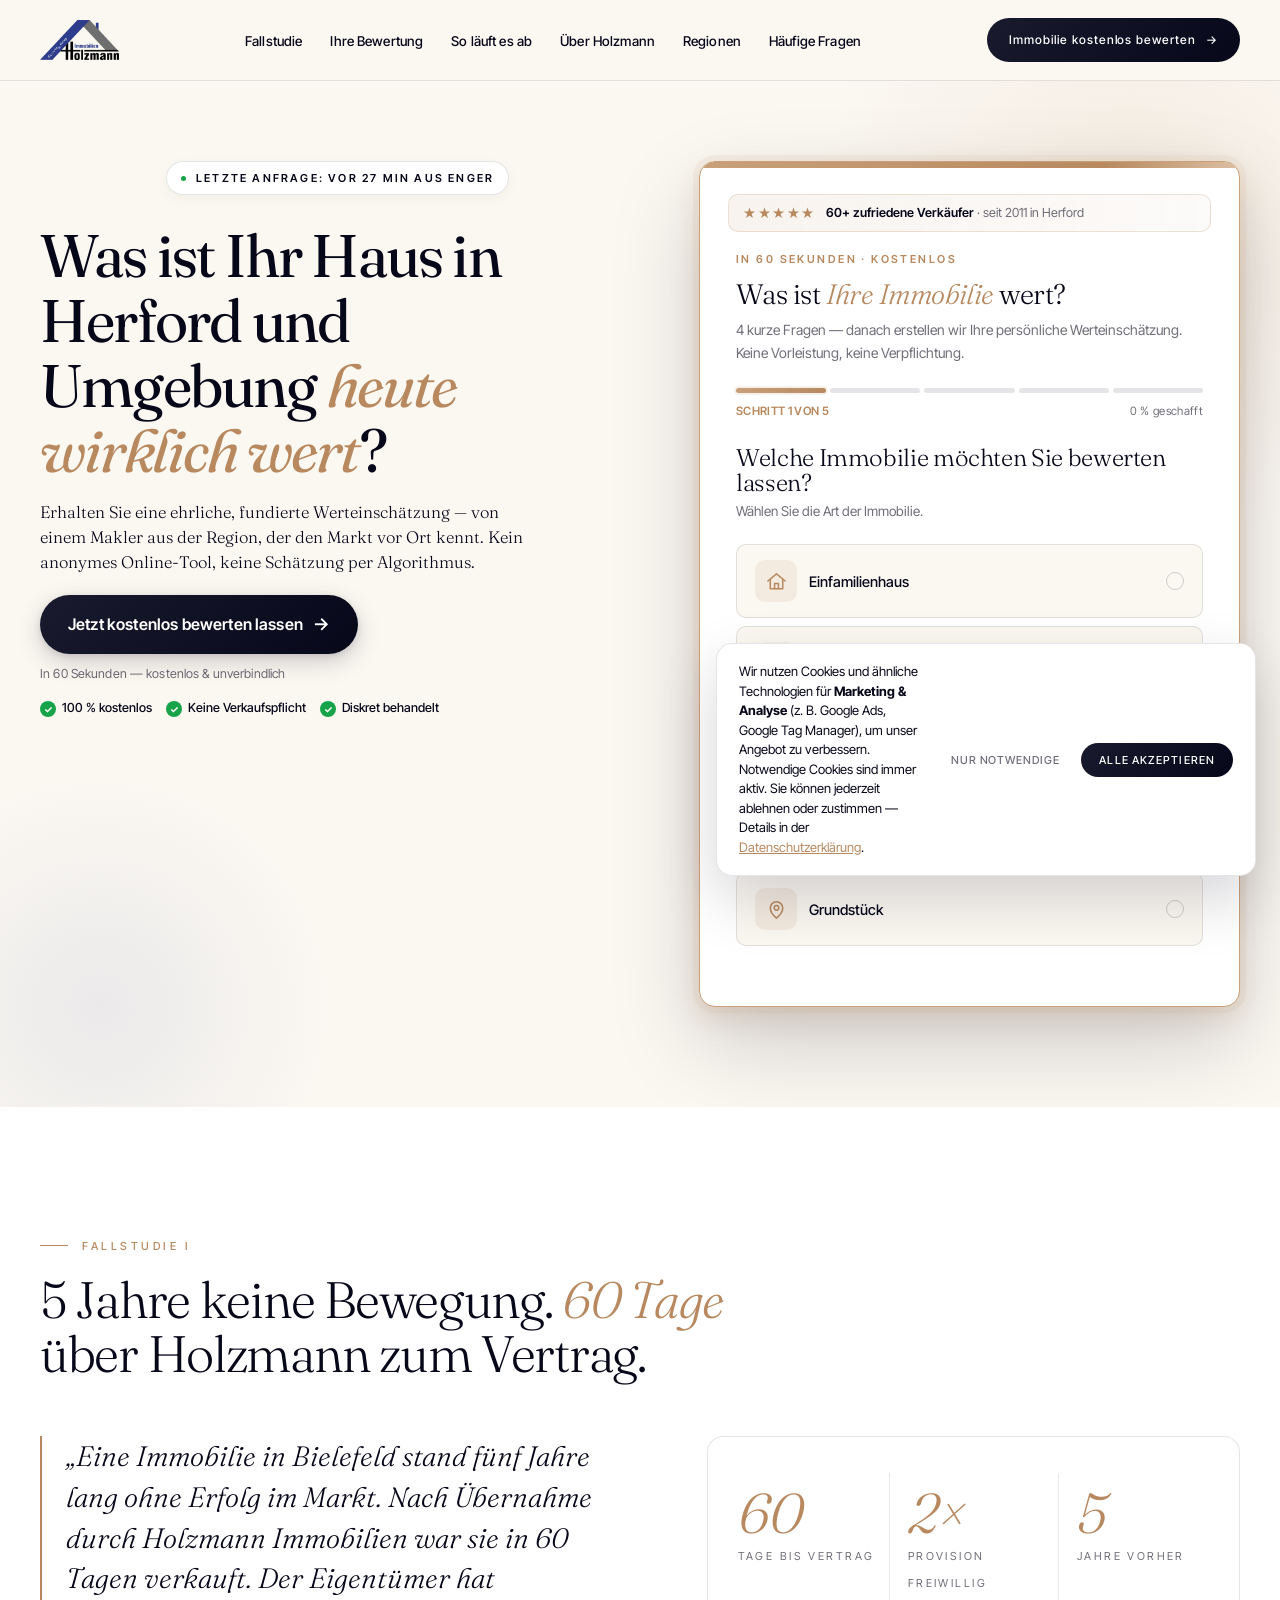
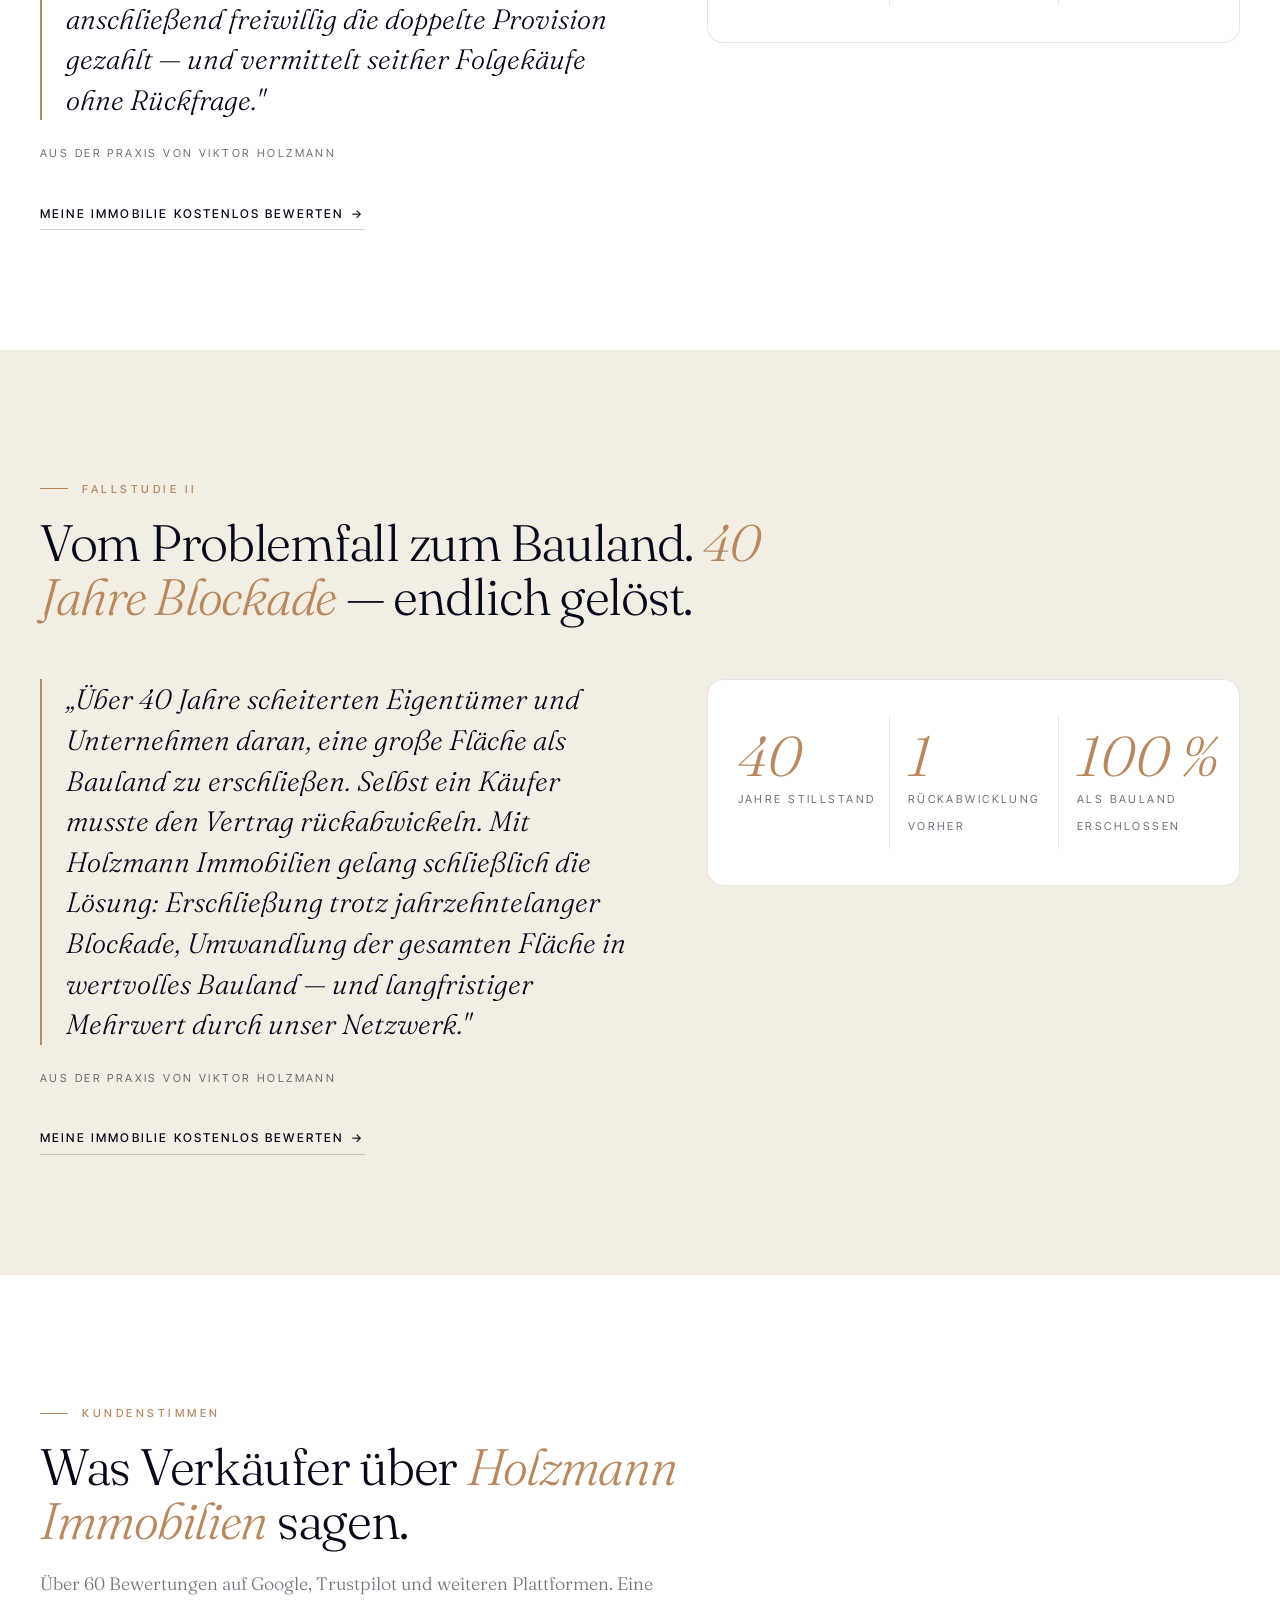
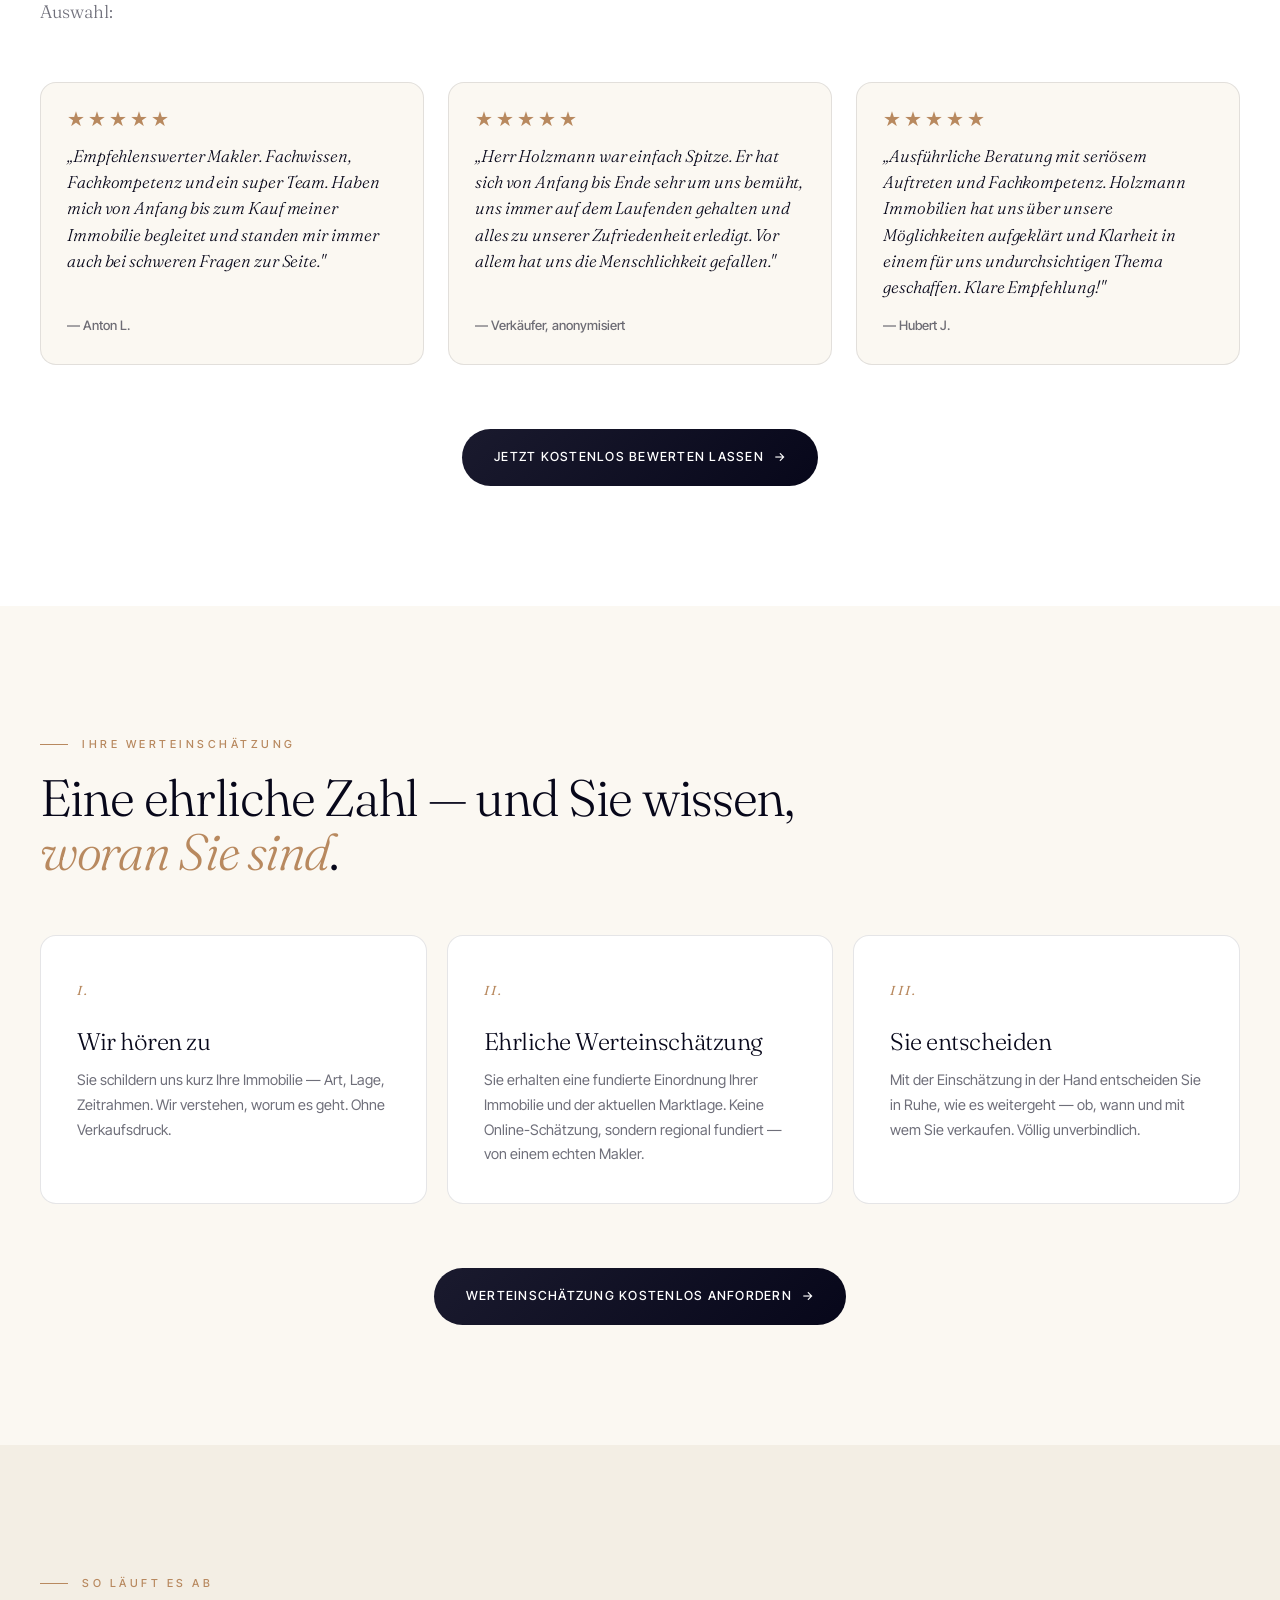
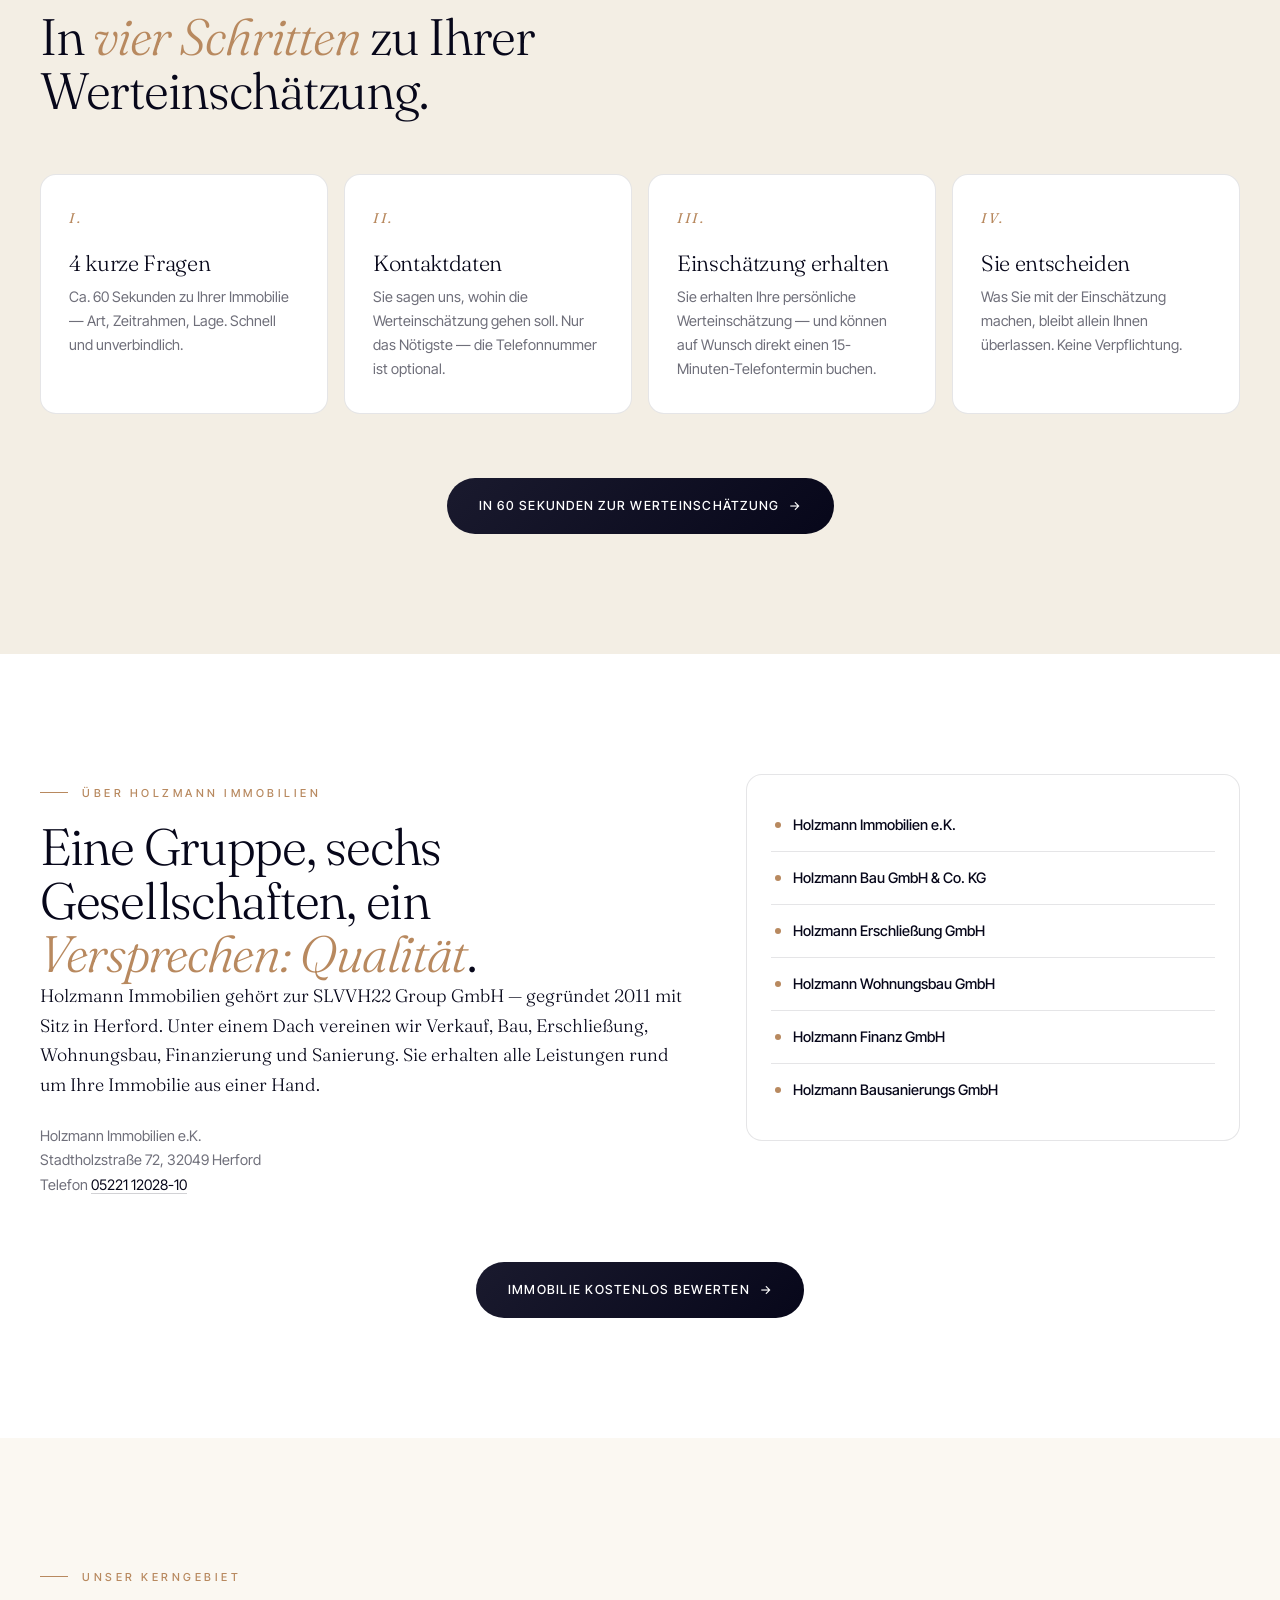
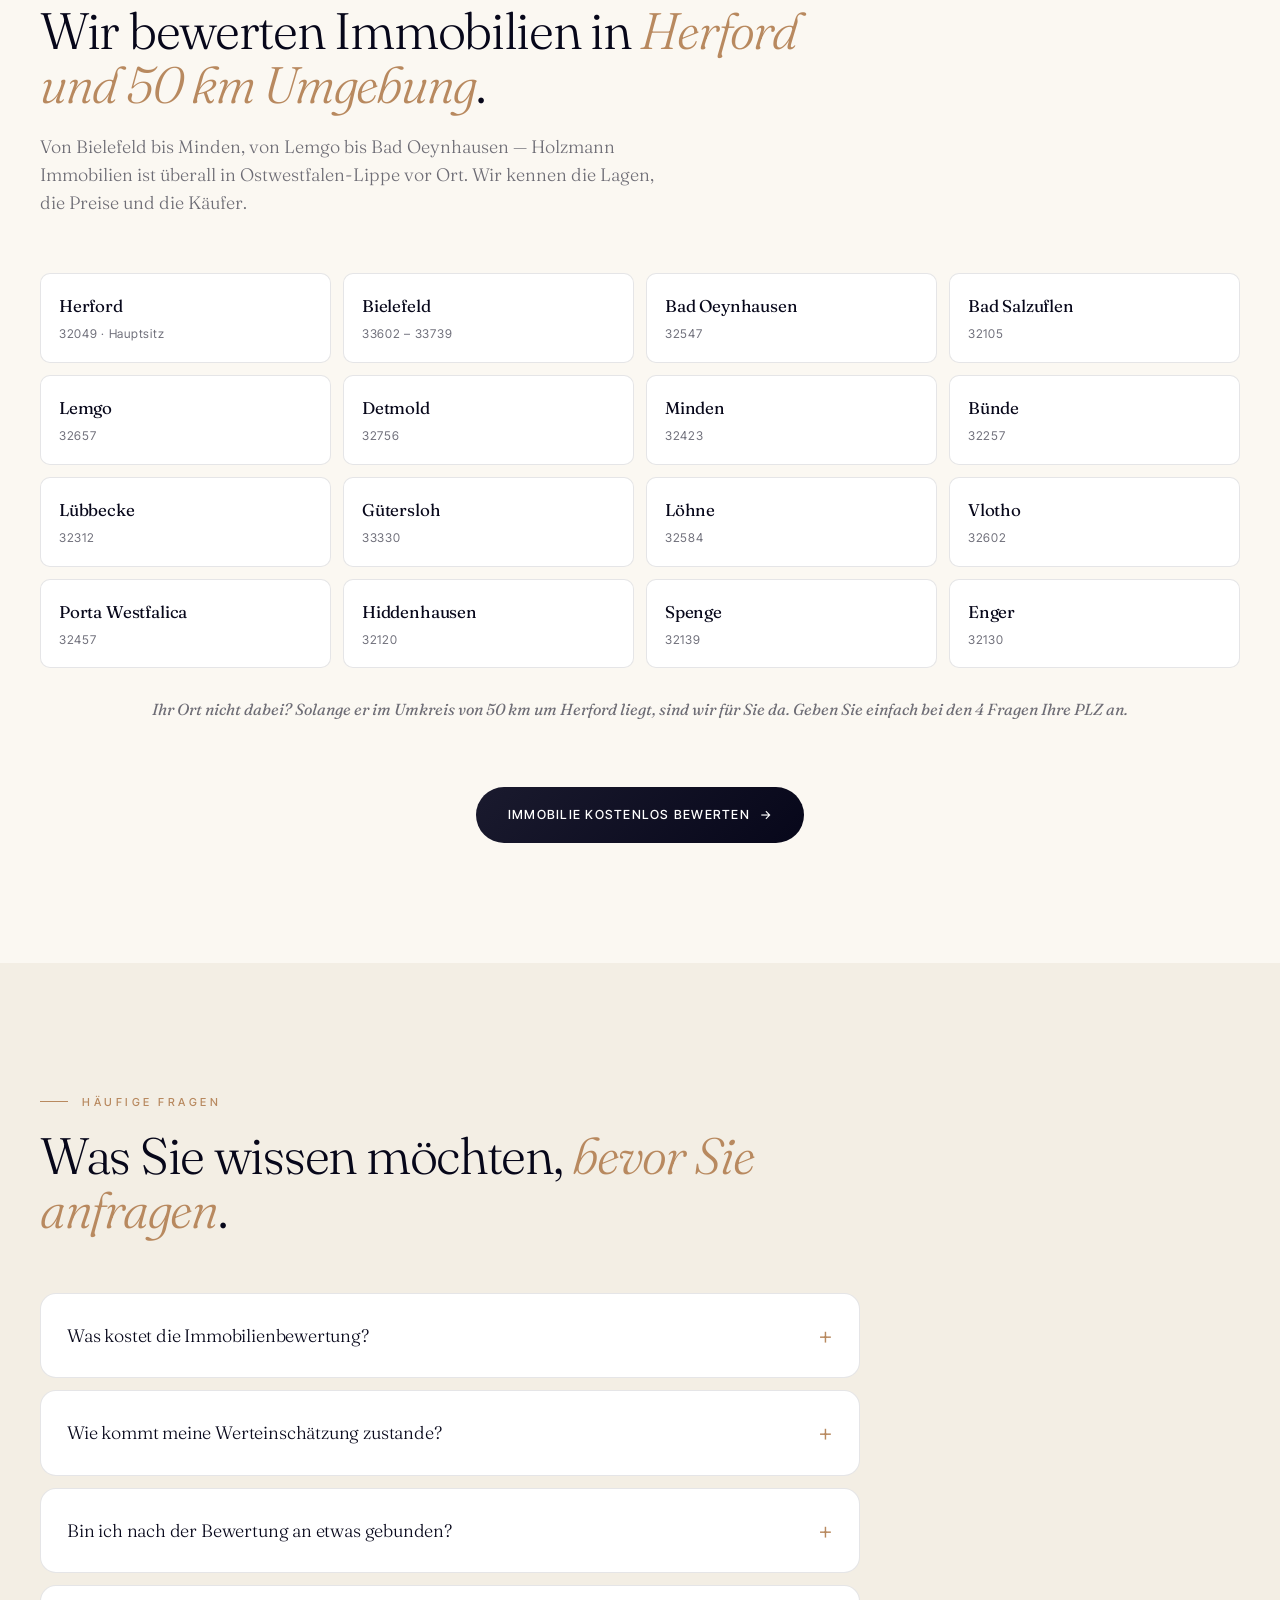
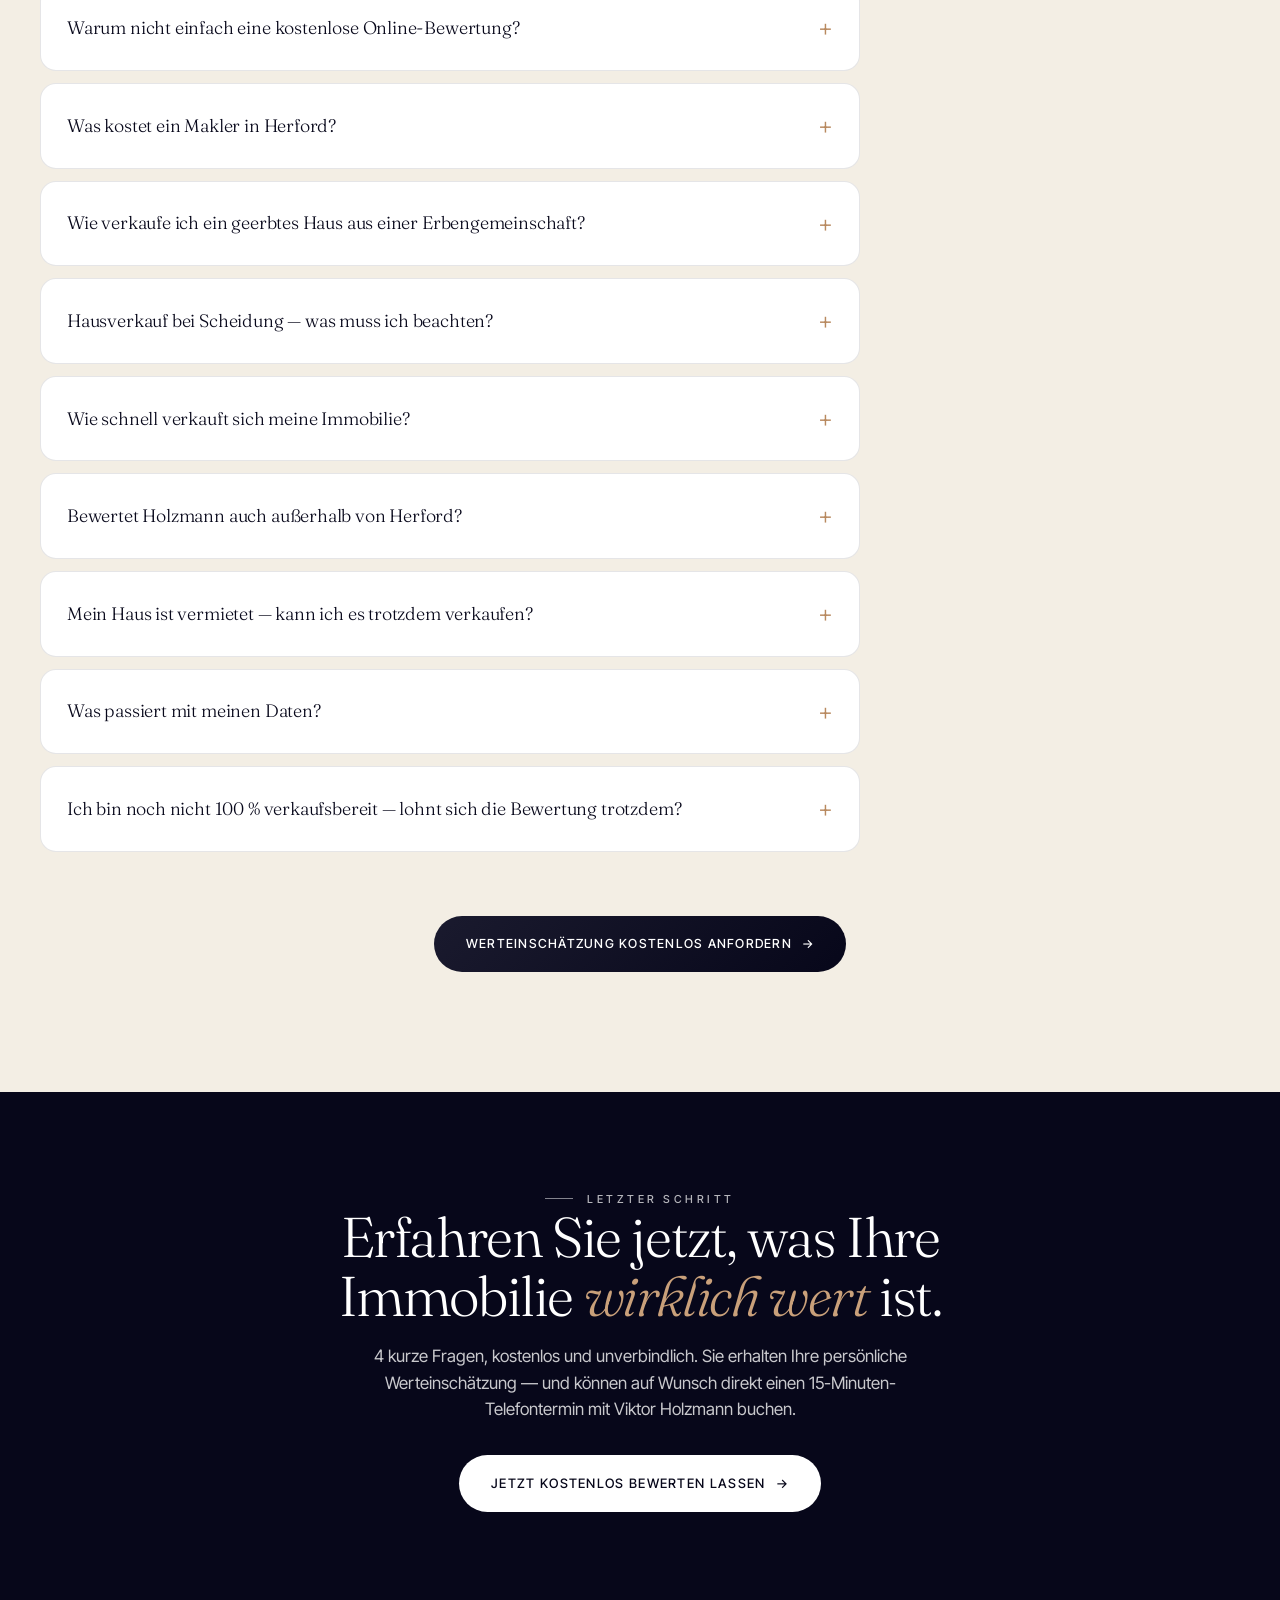
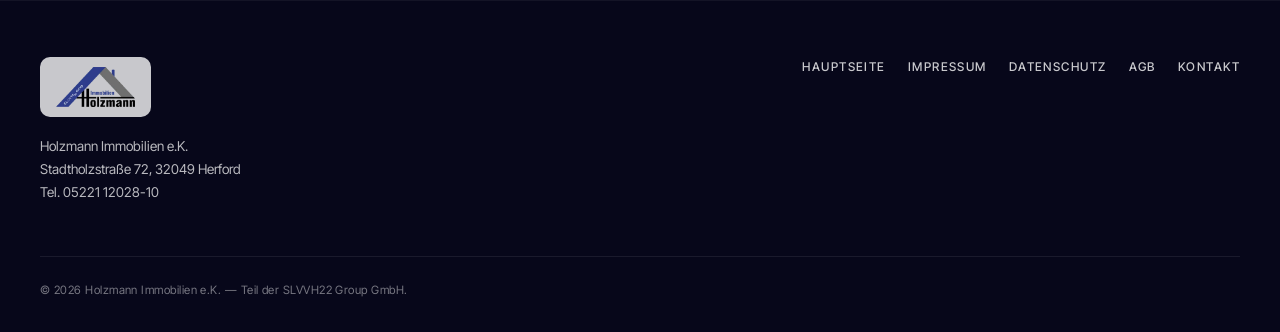
==== commit ecfa6e47: "Add files via upload" ====
--- a/index.html
+++ b/index.html
@@ -20,7 +20,7 @@
   <link rel="preconnect" href="https://fonts.gstatic.com" crossorigin>
   <link href="https://fonts.googleapis.com/css2?family=Fraunces:ital,opsz,wght@0,9..144,300;0,9..144,400;0,9..144,500;1,9..144,300;1,9..144,400&family=Inter+Tight:wght@300;400;500;600&display=swap" rel="stylesheet">
 
-  <link rel="stylesheet" href="./style.css?v=20260517">
+  <link rel="stylesheet" href="./style.css?v=20260518b">
 
   <!-- Consent Mode v2 — Defaults (DSGVO/EU). MUSS vor GTM und gtag laden. -->
   <script>
@@ -494,7 +494,7 @@
     </div>
   </div>
 
-  <script src="./quiz.js?v=20260517" defer></script>
+  <script src="./quiz.js?v=20260518b" defer></script>
   <script>
     // Footer-Jahr
     document.getElementById('footer-year').textContent = new Date().getFullYear();
--- a/style.css
+++ b/style.css
@@ -329,6 +329,11 @@
 
 .hero-eyebrow-chip {
   display: inline-flex; align-items: center; gap: 8px;
+  /* Badge auf jedem Gerät zentriert:
+     align-self greift im Flex-Kontext (Desktop-Headline-Spalte),
+     justify-self im Grid-Kontext (mobil/iPad, headline-block: display:contents). */
+  align-self: center;
+  justify-self: center;
   background: var(--white);
   border: 1px solid var(--line);
   padding: 5px 12px;
@@ -1643,3 +1648,283 @@
     font-size: 13.5px;
   }
 }
+
+/* =========================================================
+   CTA-VERFEINERUNG — 2026-05-17
+   Shine-Sweep, weicheres Hover-Lift, taktiles Klick-Feedback.
+   Ziel: Buttons wirken moderner und laden zum Klicken ein.
+   ========================================================= */
+
+/* Basis: Buttons werden zum Bühnenraum für den Licht-Sweep */
+.btn-solid,
+.hero-cta,
+.nav-cta,
+.sticky-cta {
+  position: relative;
+  overflow: hidden;
+  isolation: isolate;
+}
+
+/* Schräger Licht-Streifen, der über den Button wischt */
+.btn-solid::before,
+.hero-cta::before,
+.nav-cta::before,
+.sticky-cta::before {
+  content: '';
+  position: absolute;
+  top: 0;
+  left: -130%;
+  width: 75%;
+  height: 100%;
+  background: linear-gradient(115deg,
+              transparent 0%,
+              rgba(255, 255, 255, 0.38) 50%,
+              transparent 100%);
+  transform: skewX(-22deg);
+  pointer-events: none;
+  z-index: 2;
+}
+
+/* Sweep läuft beim Hover einmal durch */
+.btn-solid:hover::before,
+.nav-cta:hover::before,
+.sticky-cta:hover::before {
+  transition: left .65s cubic-bezier(.22, .61, .36, 1);
+  left: 140%;
+}
+
+/* Weicheres Hover-Lift + Gold-Glow für die Solid-Buttons */
+.btn-solid {
+  transition: background .3s ease,
+              transform .25s cubic-bezier(.22, .61, .36, 1),
+              box-shadow .3s ease;
+}
+.btn-solid:hover {
+  box-shadow: 0 12px 28px rgba(184, 137, 95, 0.30),
+              0 3px 8px rgba(184, 137, 95, 0.18);
+}
+.nav-cta {
+  transition: background .25s ease,
+              transform .25s cubic-bezier(.22, .61, .36, 1),
+              box-shadow .3s ease;
+}
+.nav-cta:hover {
+  box-shadow: 0 8px 20px rgba(184, 137, 95, 0.28);
+}
+
+/* Taktiles Klick-Feedback — Button reagiert spürbar auf den Druck */
+.btn-solid:active,
+.hero-cta:active,
+.nav-cta:active,
+.sticky-cta:active {
+  transform: scale(.97);
+  transition: transform .08s ease;
+}
+
+/* Hero-Haupt-CTA: dezenter Dauer-Sweep + sanfter „Atem"-Glow,
+   damit der Blick ohne Aufdringlichkeit am Button hängenbleibt. */
+.hero-cta::before {
+  animation: cta-shine 6s ease-in-out 2.5s infinite;
+}
+.hero-cta:hover::before {
+  animation: none;
+  transition: left .65s cubic-bezier(.22, .61, .36, 1);
+  left: 140%;
+}
+@keyframes cta-shine {
+  0%   { left: -130%; }
+  18%  { left: 140%; }
+  100% { left: 140%; }
+}
+.hero-cta {
+  animation: cta-breathe 4.5s ease-in-out infinite;
+}
+.hero-cta:hover {
+  animation: none;
+}
+@keyframes cta-breathe {
+  0%, 100% {
+    box-shadow: 0 8px 24px rgba(7, 7, 26, 0.18),
+                0 2px 6px rgba(7, 7, 26, 0.10);
+  }
+  50% {
+    box-shadow: 0 10px 32px rgba(184, 137, 95, 0.32),
+                0 3px 10px rgba(184, 137, 95, 0.18);
+  }
+}
+
+/* Barrierefreiheit: keine Animationen bei reduzierter Bewegung */
+@media (prefers-reduced-motion: reduce) {
+  .hero-cta,
+  .hero-cta::before {
+    animation: none;
+  }
+  .btn-solid::before,
+  .hero-cta::before,
+  .nav-cta::before,
+  .sticky-cta::before {
+    transition: none;
+    left: -130%;
+  }
+}
+
+/* =========================================================
+   CONVERSION-PAKET — 2026-05-17
+   CTA-Gradient · interaktives Quiz · Scroll-Reveal ·
+   Mobile-Hero-Reihenfolge (Baulig-Logik)
+   ========================================================= */
+
+/* ---------- 1 · CTA-Gradient ---------- */
+.btn-solid,
+.hero-cta,
+.nav-cta {
+  background: linear-gradient(135deg, var(--ink-soft) 0%, var(--ink) 100%);
+}
+.btn-solid:hover,
+.hero-cta:hover,
+.nav-cta:hover {
+  background: linear-gradient(135deg, var(--gold-warm) 0%, var(--gold) 100%);
+}
+
+/* ---------- 2 · Quiz — Antwort-Optionen mit Icon ---------- */
+.quiz-option {
+  gap: 12px;
+  transition: border-color .15s, background .15s,
+              transform .15s, box-shadow .2s;
+}
+.opt-icon {
+  flex: 0 0 42px;
+  width: 42px;
+  height: 42px;
+  display: flex;
+  align-items: center;
+  justify-content: center;
+  background: var(--gold-soft);
+  border-radius: 10px;
+  color: var(--gold);
+  transition: background .18s, color .18s, transform .2s;
+}
+.opt-icon svg {
+  width: 23px;
+  height: 23px;
+}
+.opt-label {
+  flex: 1;
+  min-width: 0;
+}
+.quiz-option:hover .opt-icon {
+  transform: scale(1.08) rotate(-2deg);
+}
+.quiz-option:active {
+  transform: scale(.985);
+}
+.quiz-option.is-selected {
+  box-shadow: 0 6px 18px rgba(184, 137, 95, 0.26);
+}
+.quiz-option.is-selected .opt-icon {
+  background: linear-gradient(135deg, var(--gold-warm), var(--gold));
+  color: #fff;
+}
+.quiz-option.just-picked {
+  animation: opt-pop .32s cubic-bezier(.34, 1.56, .64, 1);
+}
+@keyframes opt-pop {
+  0%   { transform: scale(1); }
+  45%  { transform: scale(1.035); }
+  100% { transform: scale(1); }
+}
+
+/* ---------- 3 · Quiz — lebendige Fortschrittsanzeige ---------- */
+.quiz-progress-wrap {
+  margin-bottom: 24px;
+}
+.quiz-progress {
+  margin-bottom: 9px;
+}
+.quiz-progress-step {
+  height: 5px;
+  border-radius: 3px;
+  transition: background .35s ease, box-shadow .35s ease;
+}
+.quiz-progress-step.is-done {
+  background: var(--gold);
+}
+.quiz-progress-step.is-active {
+  background: linear-gradient(90deg, var(--gold-warm), var(--gold));
+  box-shadow: 0 0 0 2px var(--gold-soft);
+  animation: qp-pulse 1.7s ease-in-out infinite;
+}
+@keyframes qp-pulse {
+  0%, 100% { opacity: 1; }
+  50%      { opacity: .5; }
+}
+.quiz-progress-label {
+  display: flex;
+  justify-content: space-between;
+  align-items: baseline;
+  font-family: var(--b-font);
+  font-size: 11.5px;
+  letter-spacing: .03em;
+}
+.quiz-progress-label .qpl-num {
+  font-weight: 600;
+  color: var(--gold);
+  text-transform: uppercase;
+}
+.quiz-progress-label .qpl-pct {
+  color: var(--muted);
+}
+
+/* ---------- 4 · Quiz-Box auffälliger (animierter Lichtstreifen) ---------- */
+.quiz-card-hero::before {
+  background: linear-gradient(90deg,
+              var(--gold-warm) 0%, var(--gold) 30%,
+              #FFF4E4 50%, var(--gold) 70%, var(--gold-warm) 100%);
+  background-size: 250% 100%;
+  animation: card-stripe 5s linear infinite;
+}
+@keyframes card-stripe {
+  0%   { background-position: 0% 0; }
+  100% { background-position: 250% 0; }
+}
+
+/* ---------- 5 · Scroll-Reveal ---------- */
+.reveal {
+  opacity: 0;
+  transform: translateY(28px);
+  transition: opacity .7s cubic-bezier(.22, .61, .36, 1),
+              transform .7s cubic-bezier(.22, .61, .36, 1);
+}
+.reveal.is-visible {
+  opacity: 1;
+  transform: none;
+}
+
+/* ---------- 6 · Mobile-Hero-Reihenfolge (Baulig-Logik) ----------
+   chip → H1 → Sub → Quiz-Box → Trust-Zeile → Bullets.
+   Der separate Hero-Button entfällt — die Quiz-Box ist die Aktion. */
+@media (max-width: 979px) {
+  .hero-headline-block { display: contents; }
+  .hero-eyebrow-chip   { order: 1; }
+  .hero h1             { order: 2; }
+  .hero-sub            { order: 3; }
+  .quiz-card-hero      { order: 4; }
+  .hero-trust-line     { order: 5; margin-top: 4px; }
+  .hero-risk-reversal  { order: 6; }
+  .hero-cta,
+  .hero-cta-sub        { display: none; }
+}
+
+/* ---------- 7 · Barrierefreiheit ---------- */
+@media (prefers-reduced-motion: reduce) {
+  .reveal {
+    opacity: 1;
+    transform: none;
+    transition: none;
+  }
+  .quiz-card-hero::before,
+  .quiz-progress-step.is-active,
+  .quiz-option.just-picked {
+    animation: none;
+  }
+}
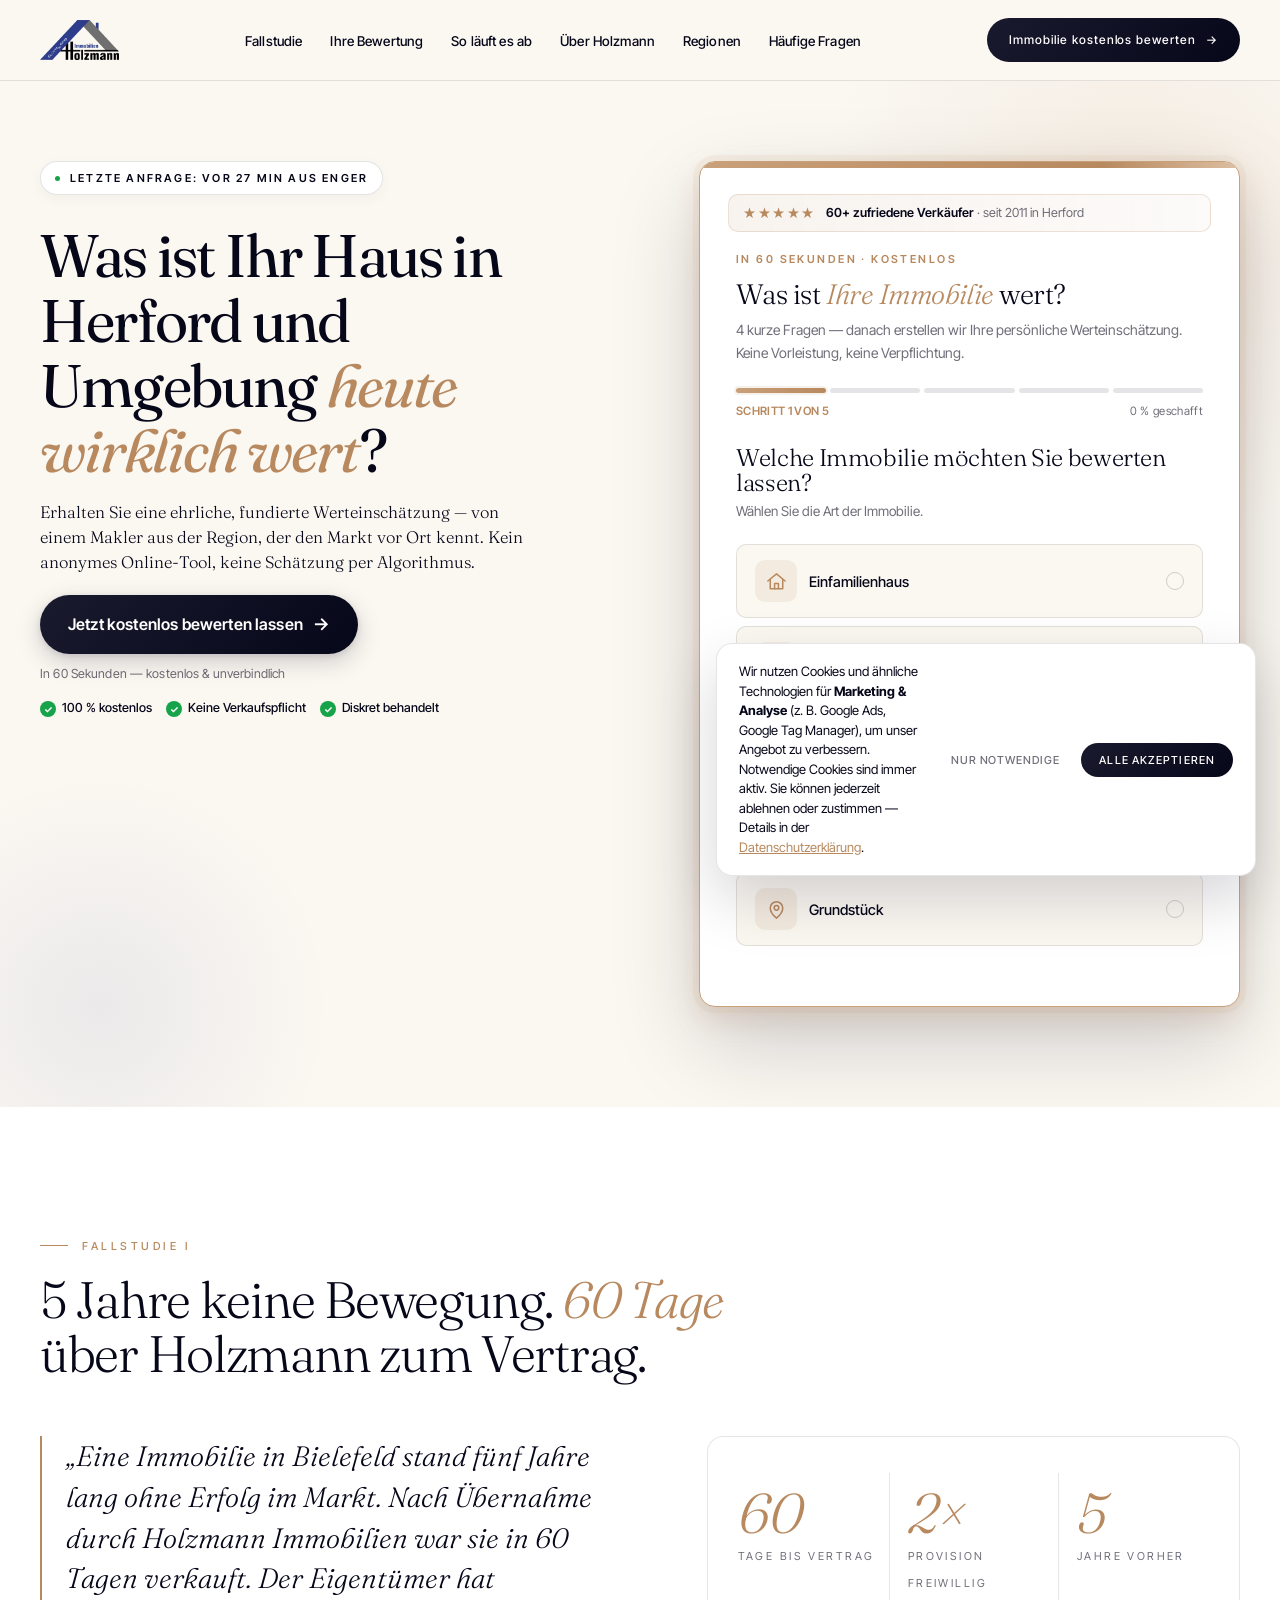
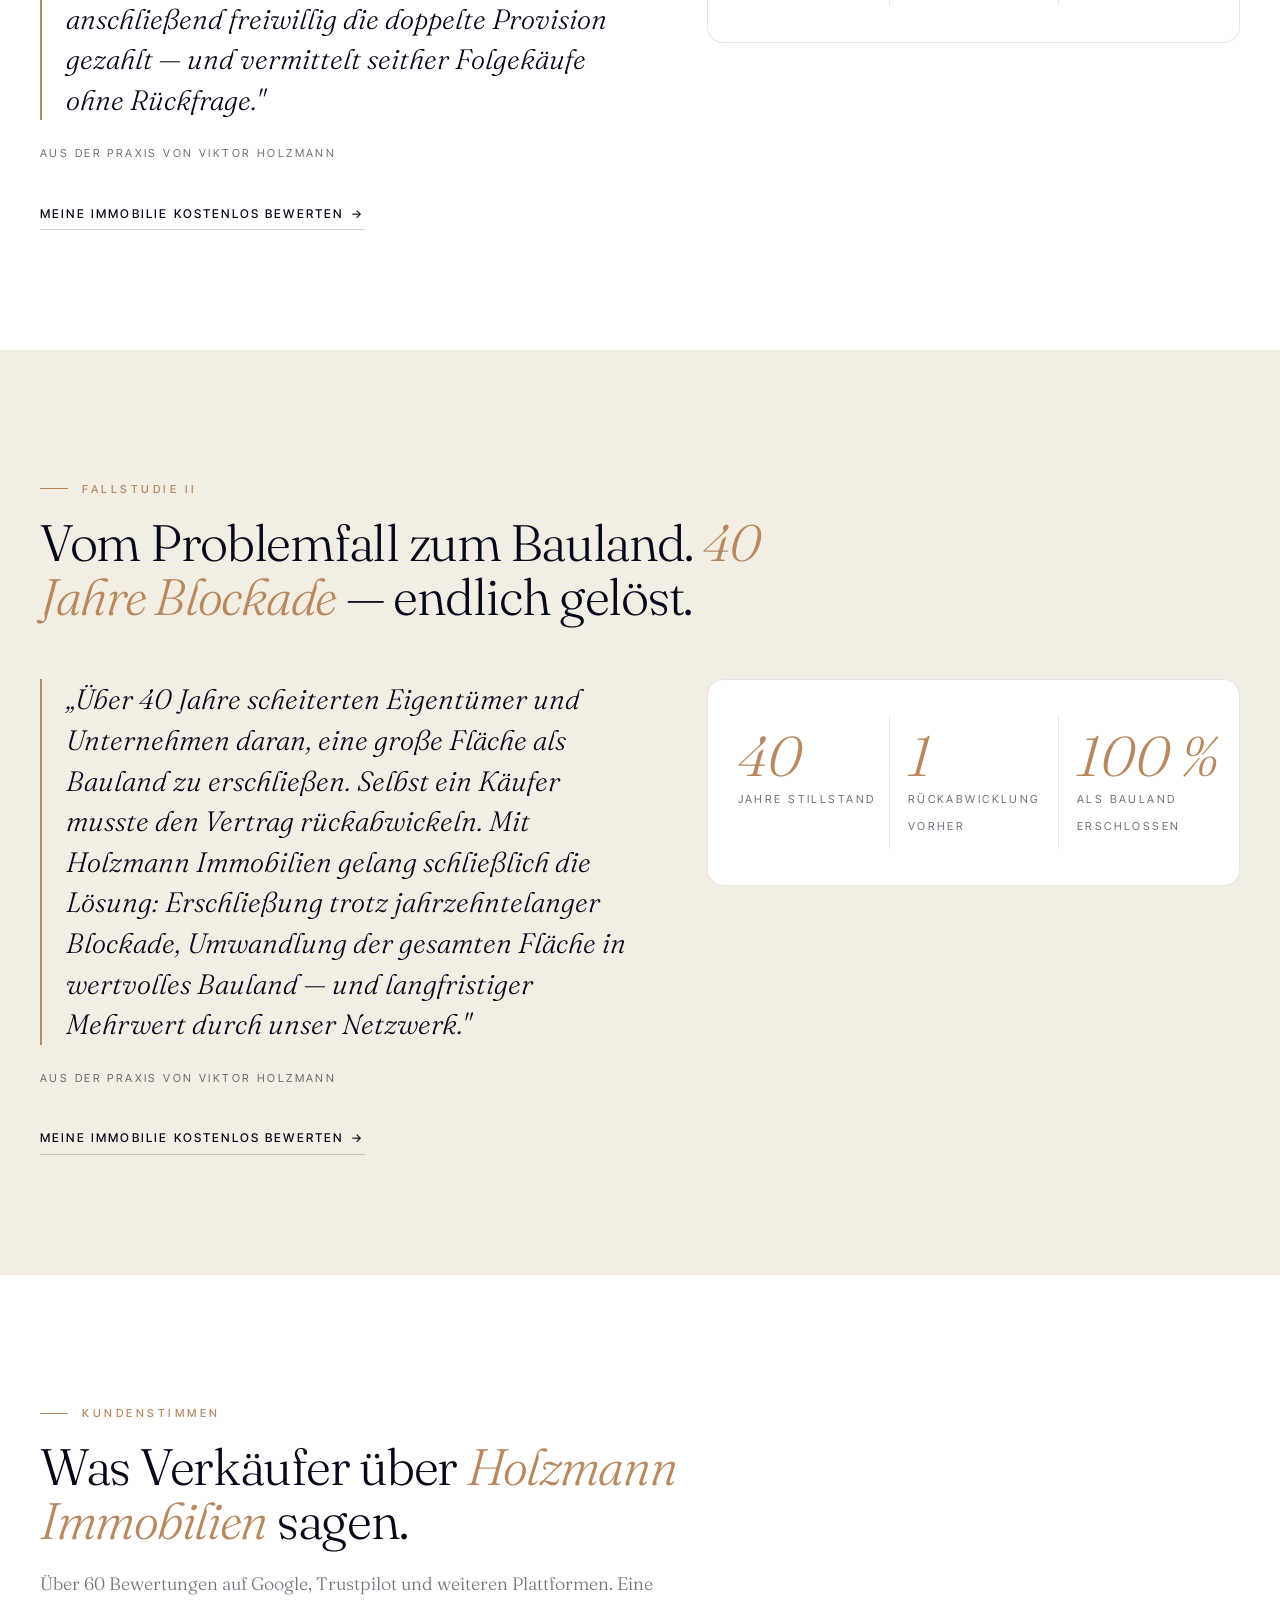
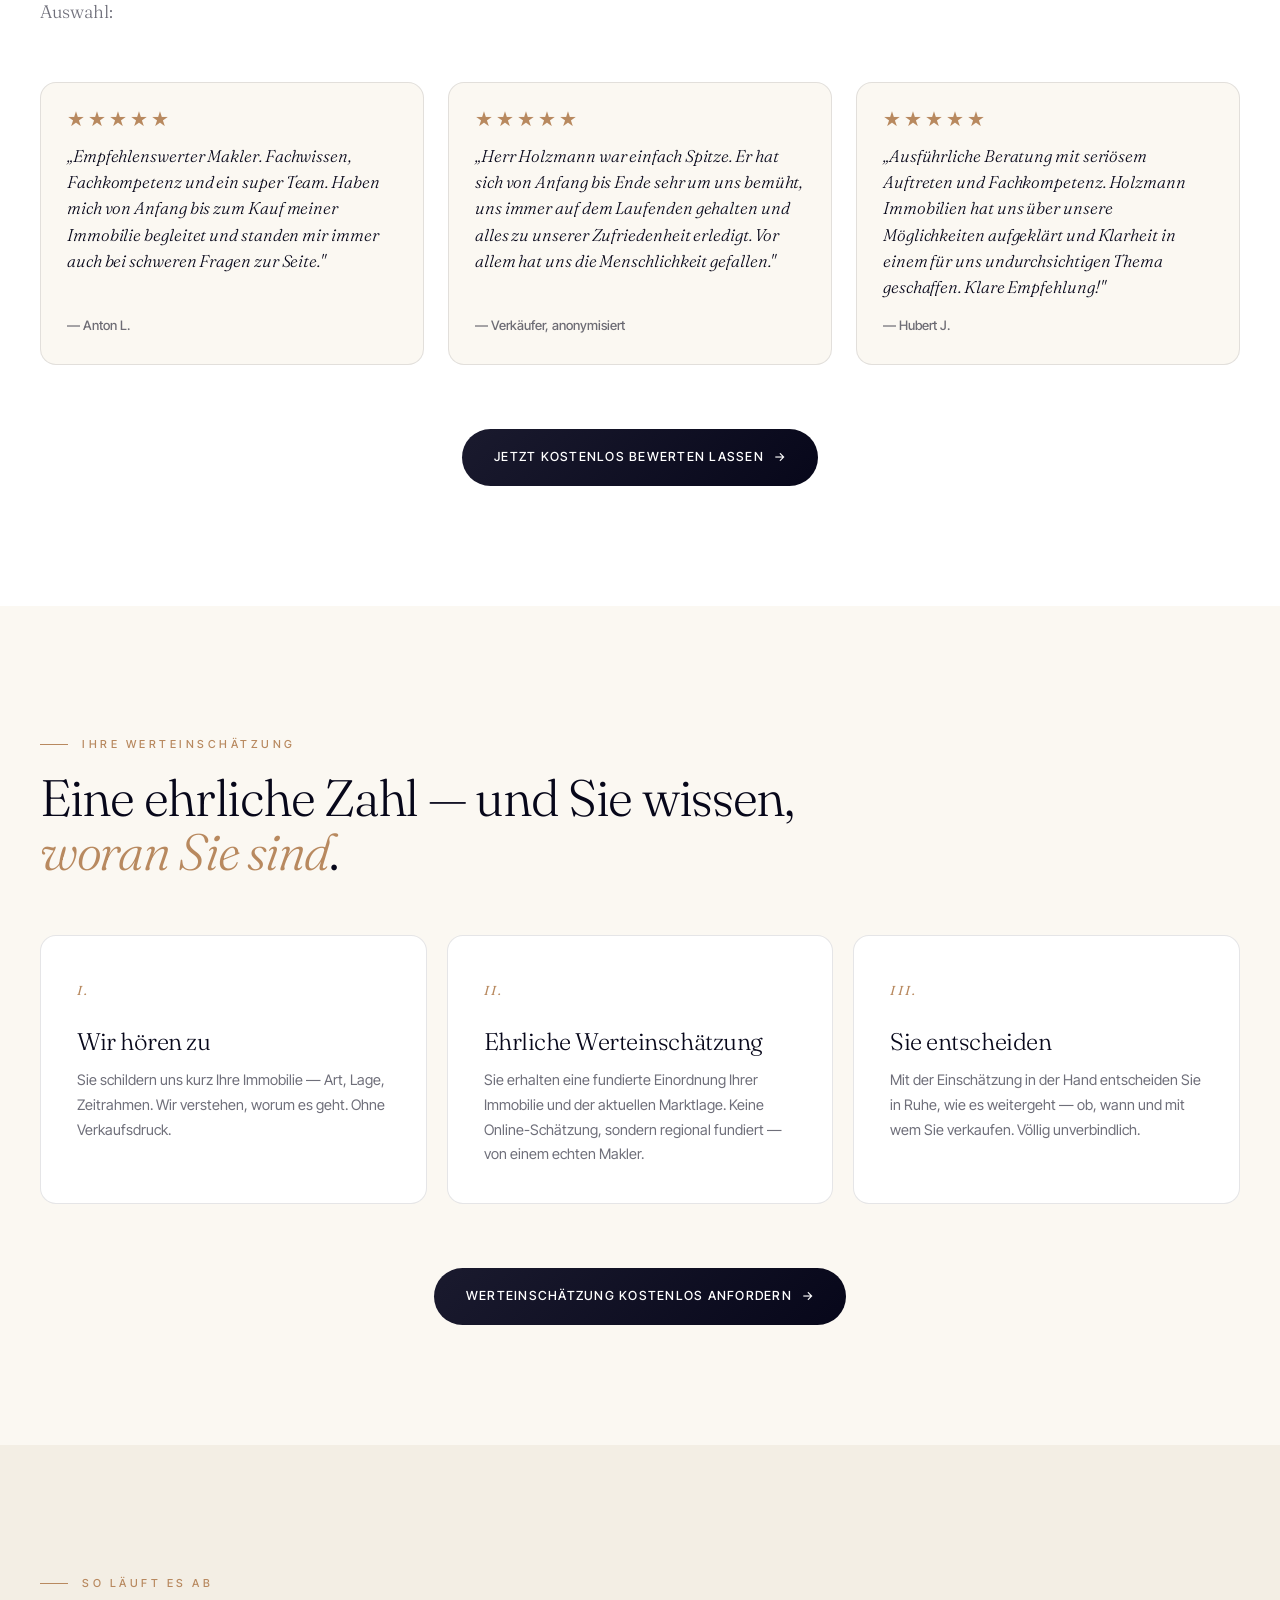
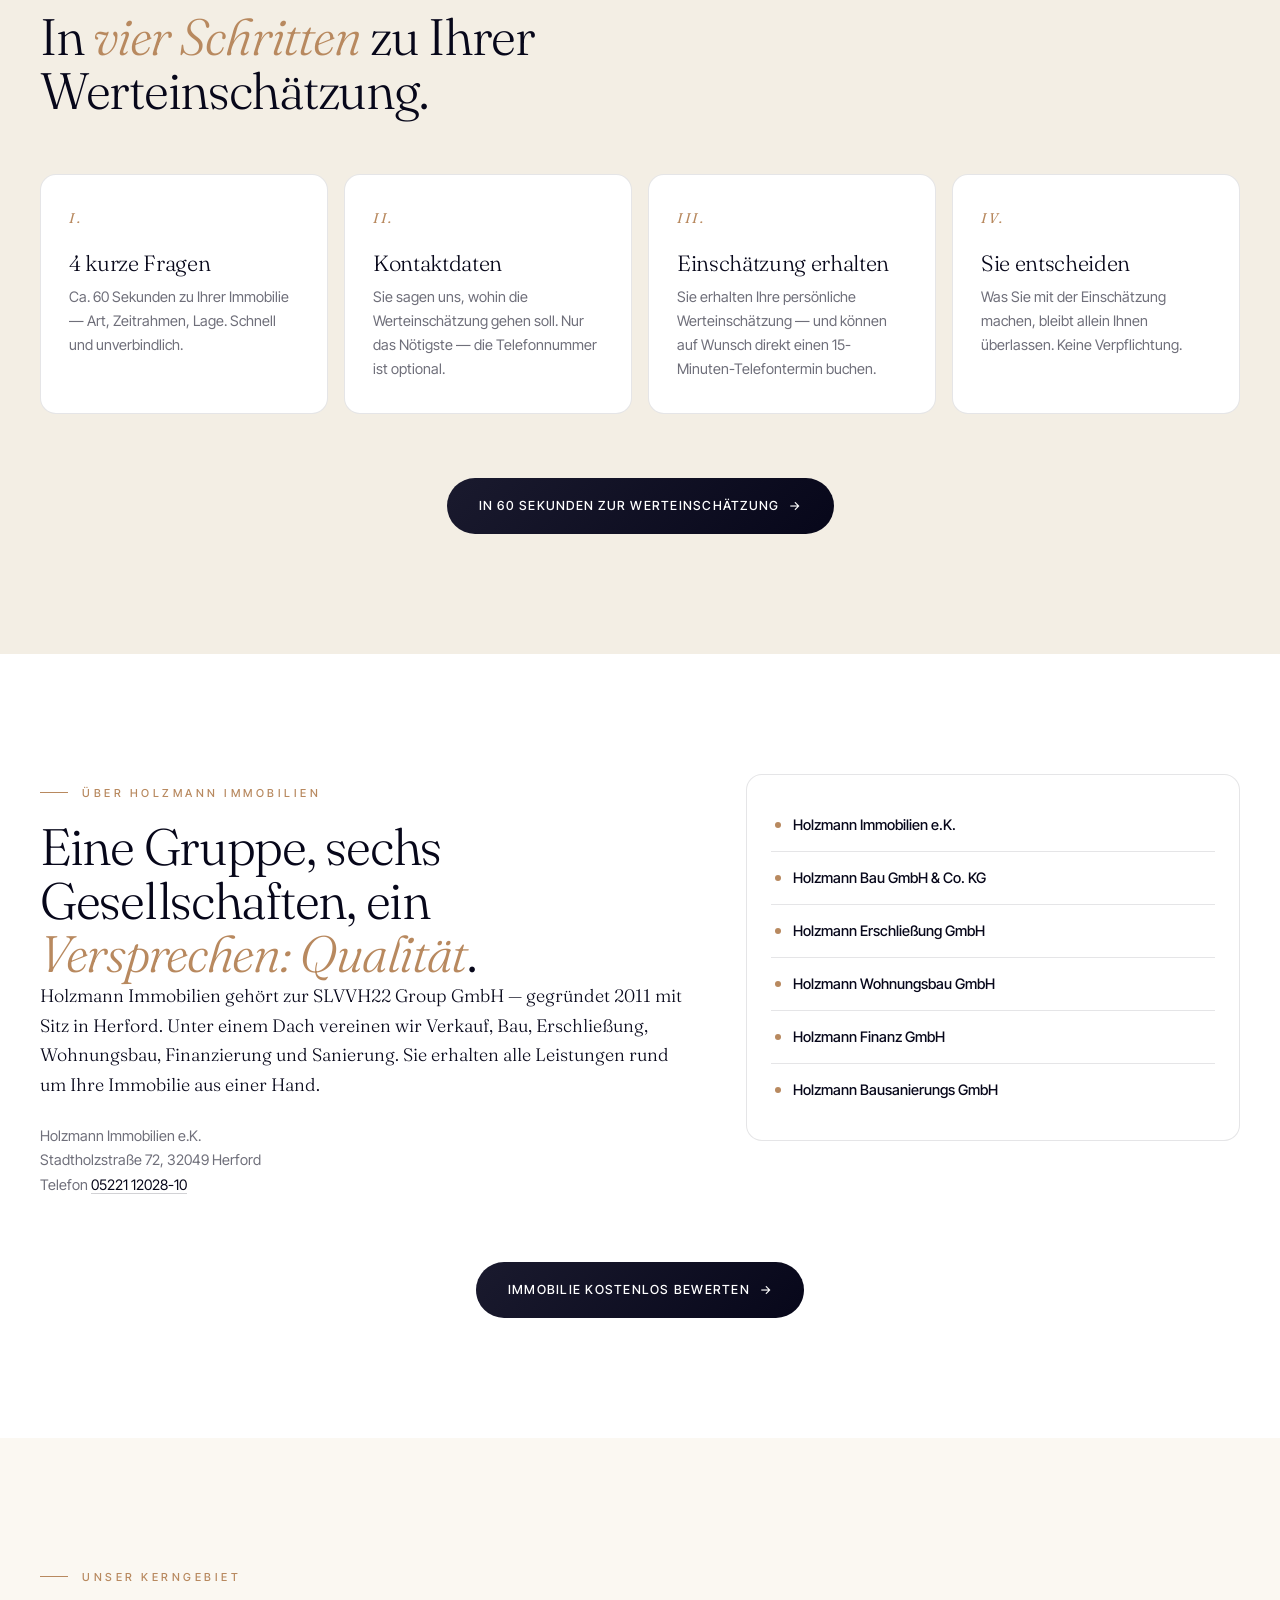
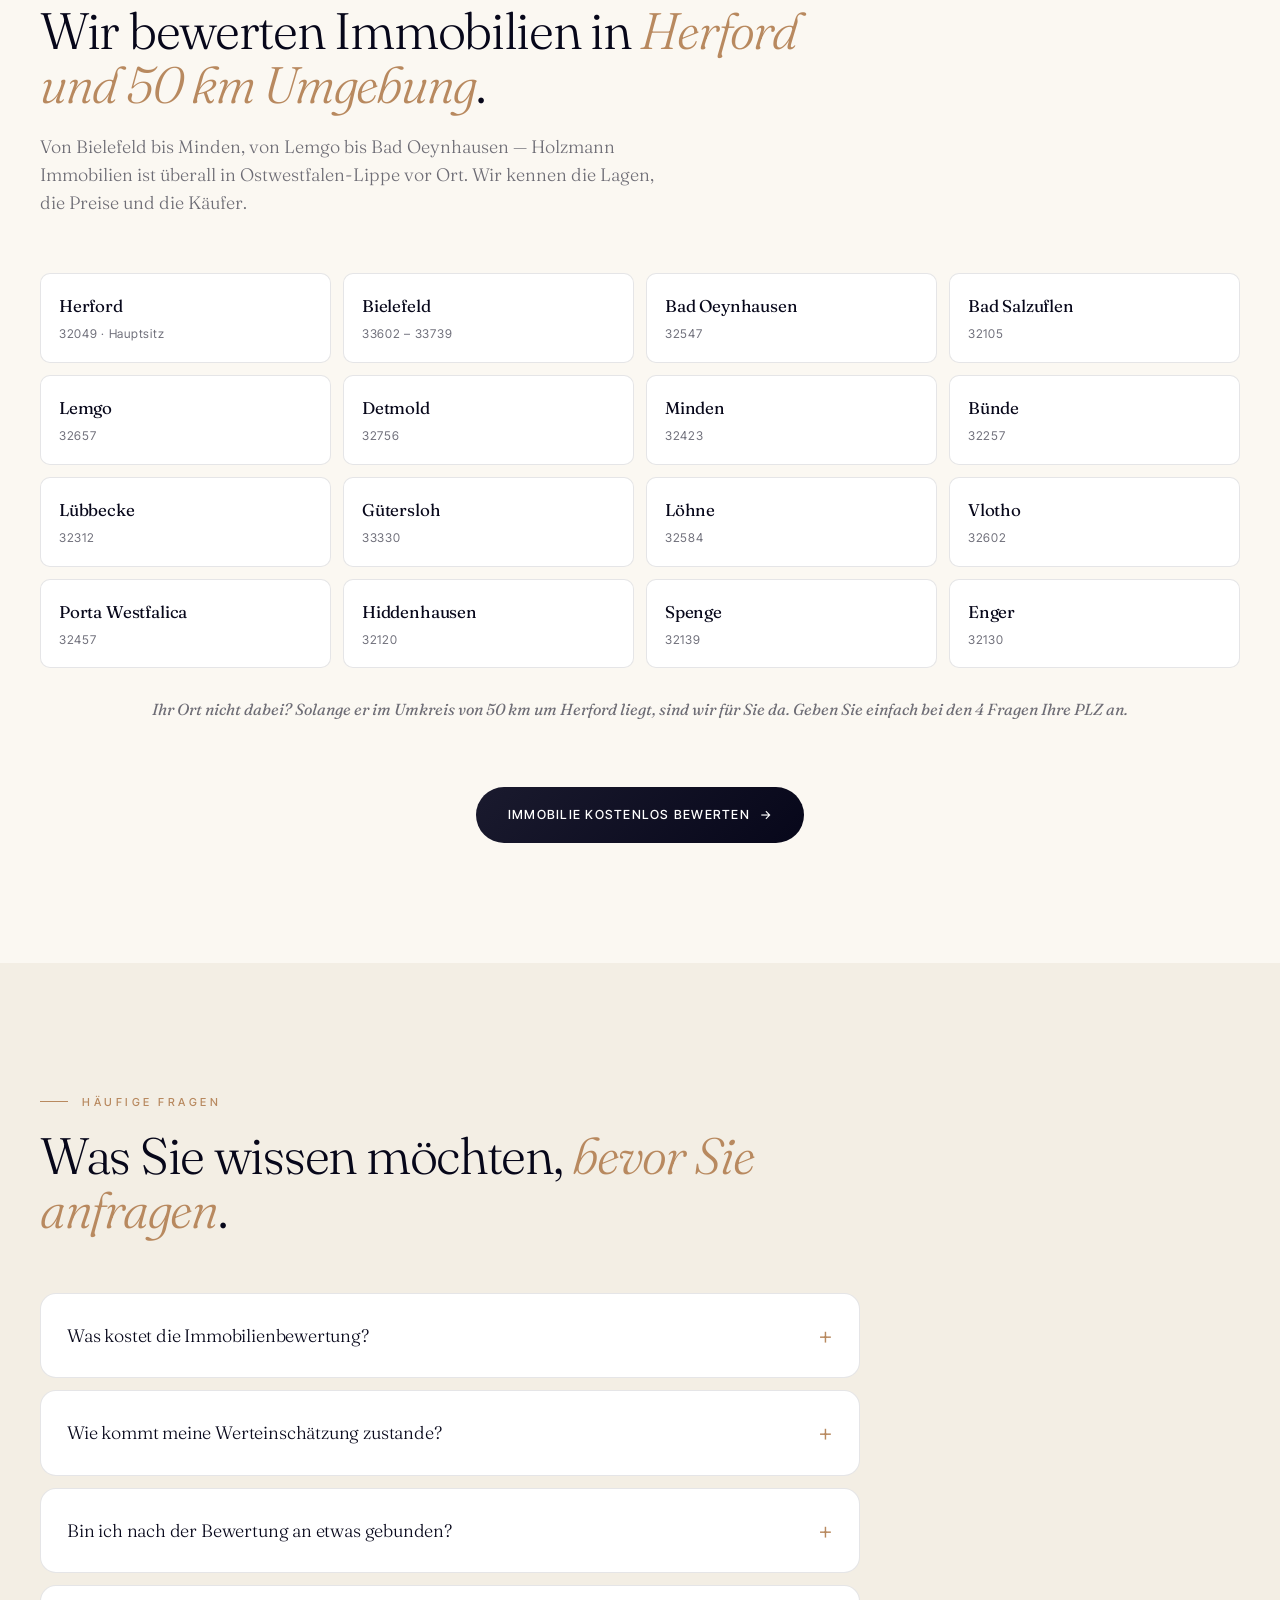
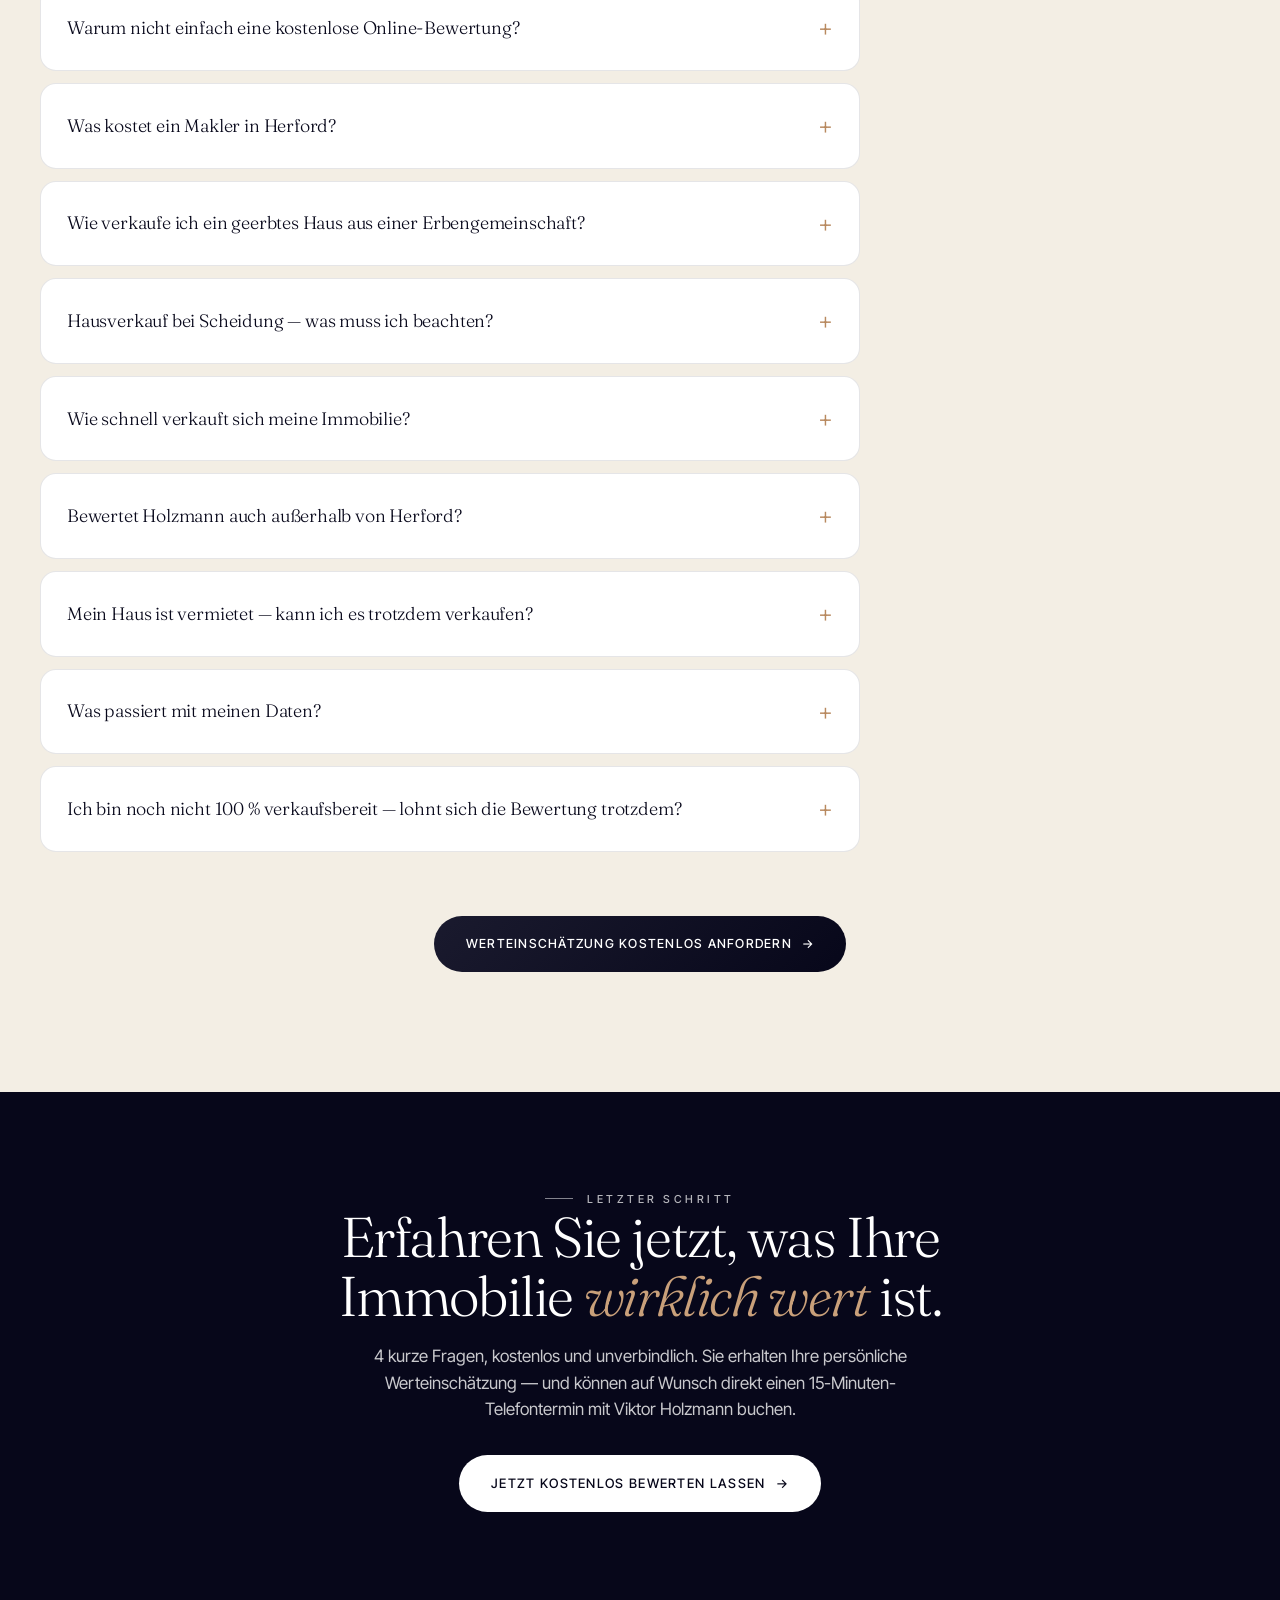
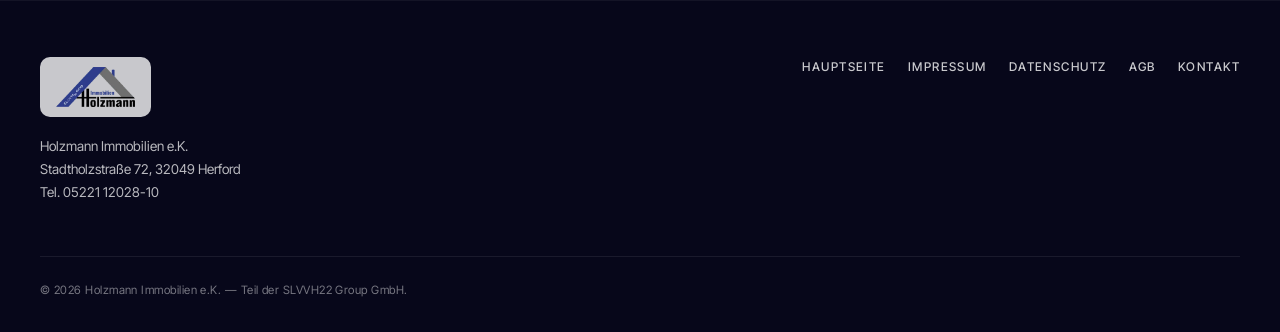
==== commit 5318234a: "Add files via upload" ====
--- a/index.html
+++ b/index.html
@@ -494,7 +494,7 @@
     </div>
   </div>
 
-  <script src="./quiz.js?v=20260518b" defer></script>
+  <script src="./quiz.js?v=20260518d" defer></script>
   <script>
     // Footer-Jahr
     document.getElementById('footer-year').textContent = new Date().getFullYear();
--- a/style.css
+++ b/style.css
@@ -348,7 +348,8 @@
   box-shadow: 0 4px 14px rgba(7,7,26,0.04);
 }
 @media (min-width: 980px) {
-  .hero-eyebrow-chip { font-size: 11px; padding: 7px 14px; gap: 10px; margin-bottom: 28px; }
+  /* Desktop: Badge linksbündig, exakt über der Headline beginnend. */
+  .hero-eyebrow-chip { font-size: 11px; padding: 7px 14px; gap: 10px; margin-bottom: 28px; align-self: flex-start; }
 }
 .hero-eyebrow-chip .dot {
   width: 5px; height: 5px; border-radius: 50%;
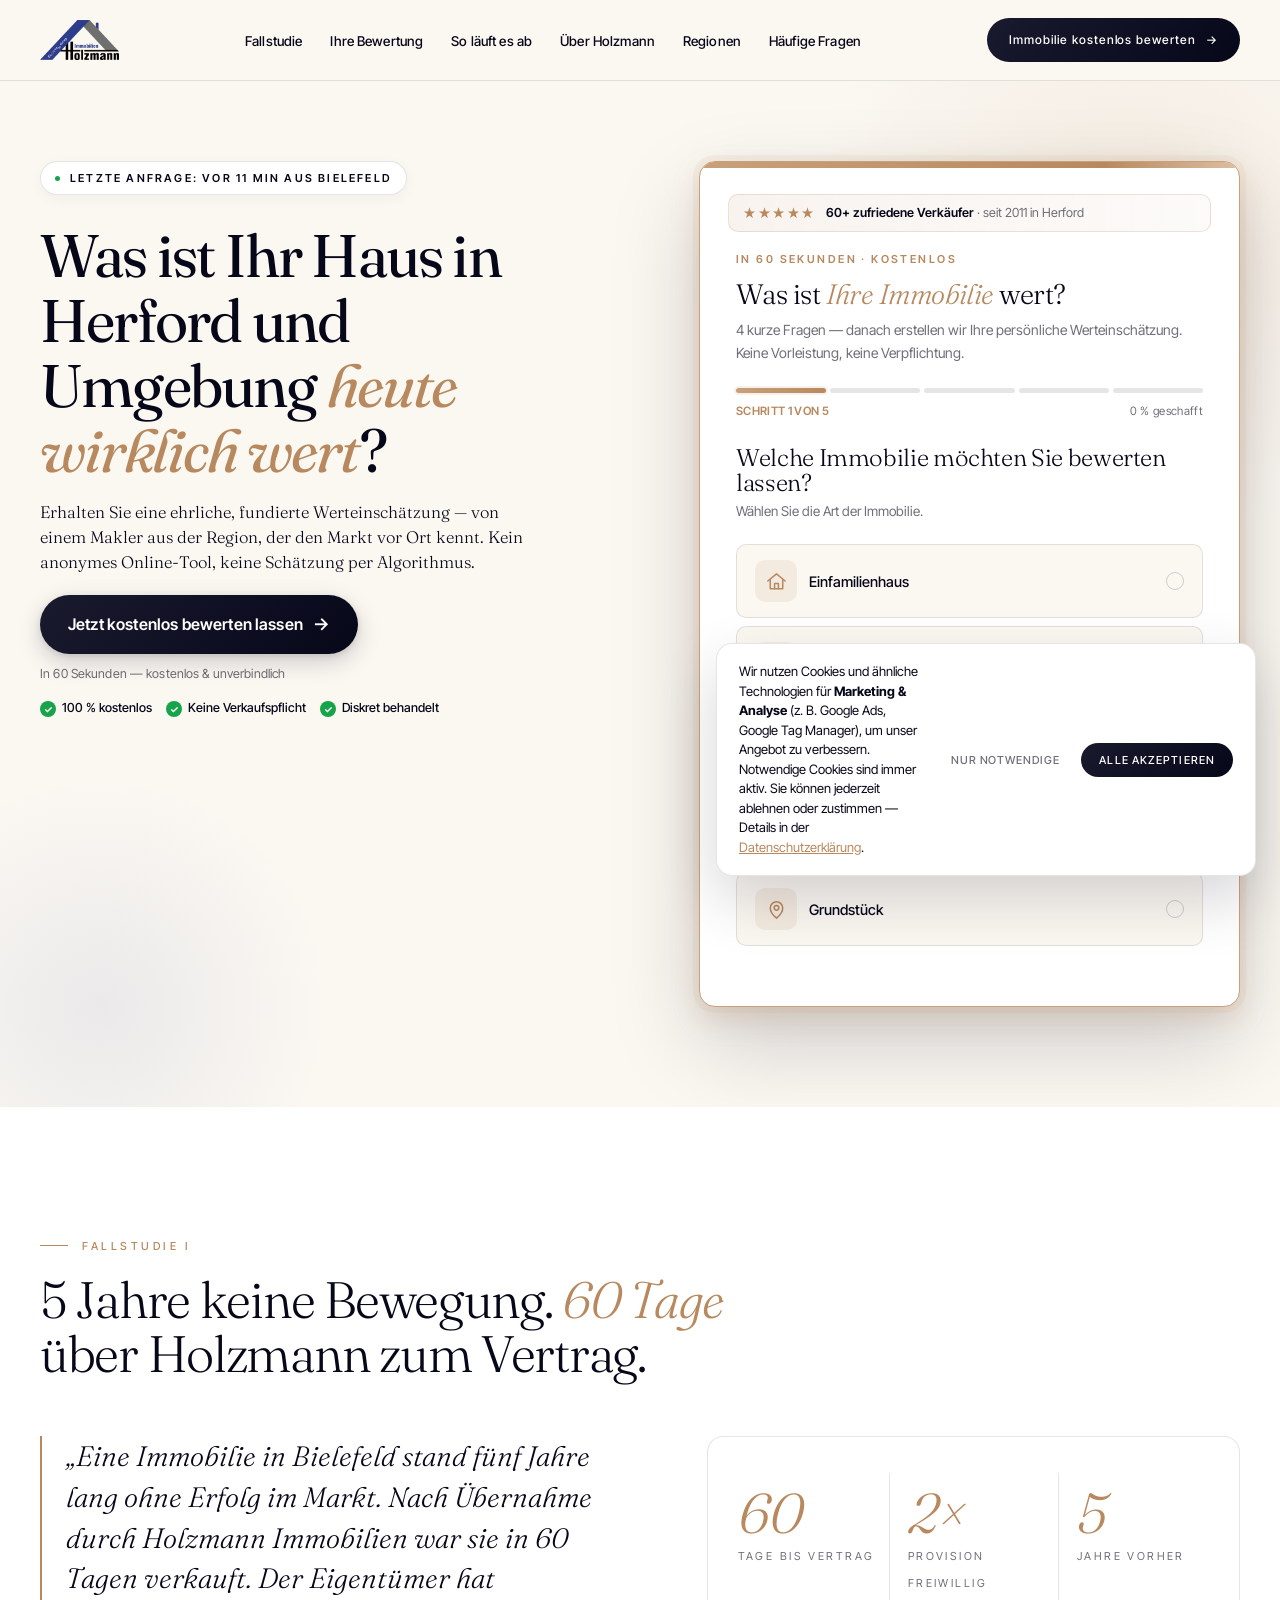
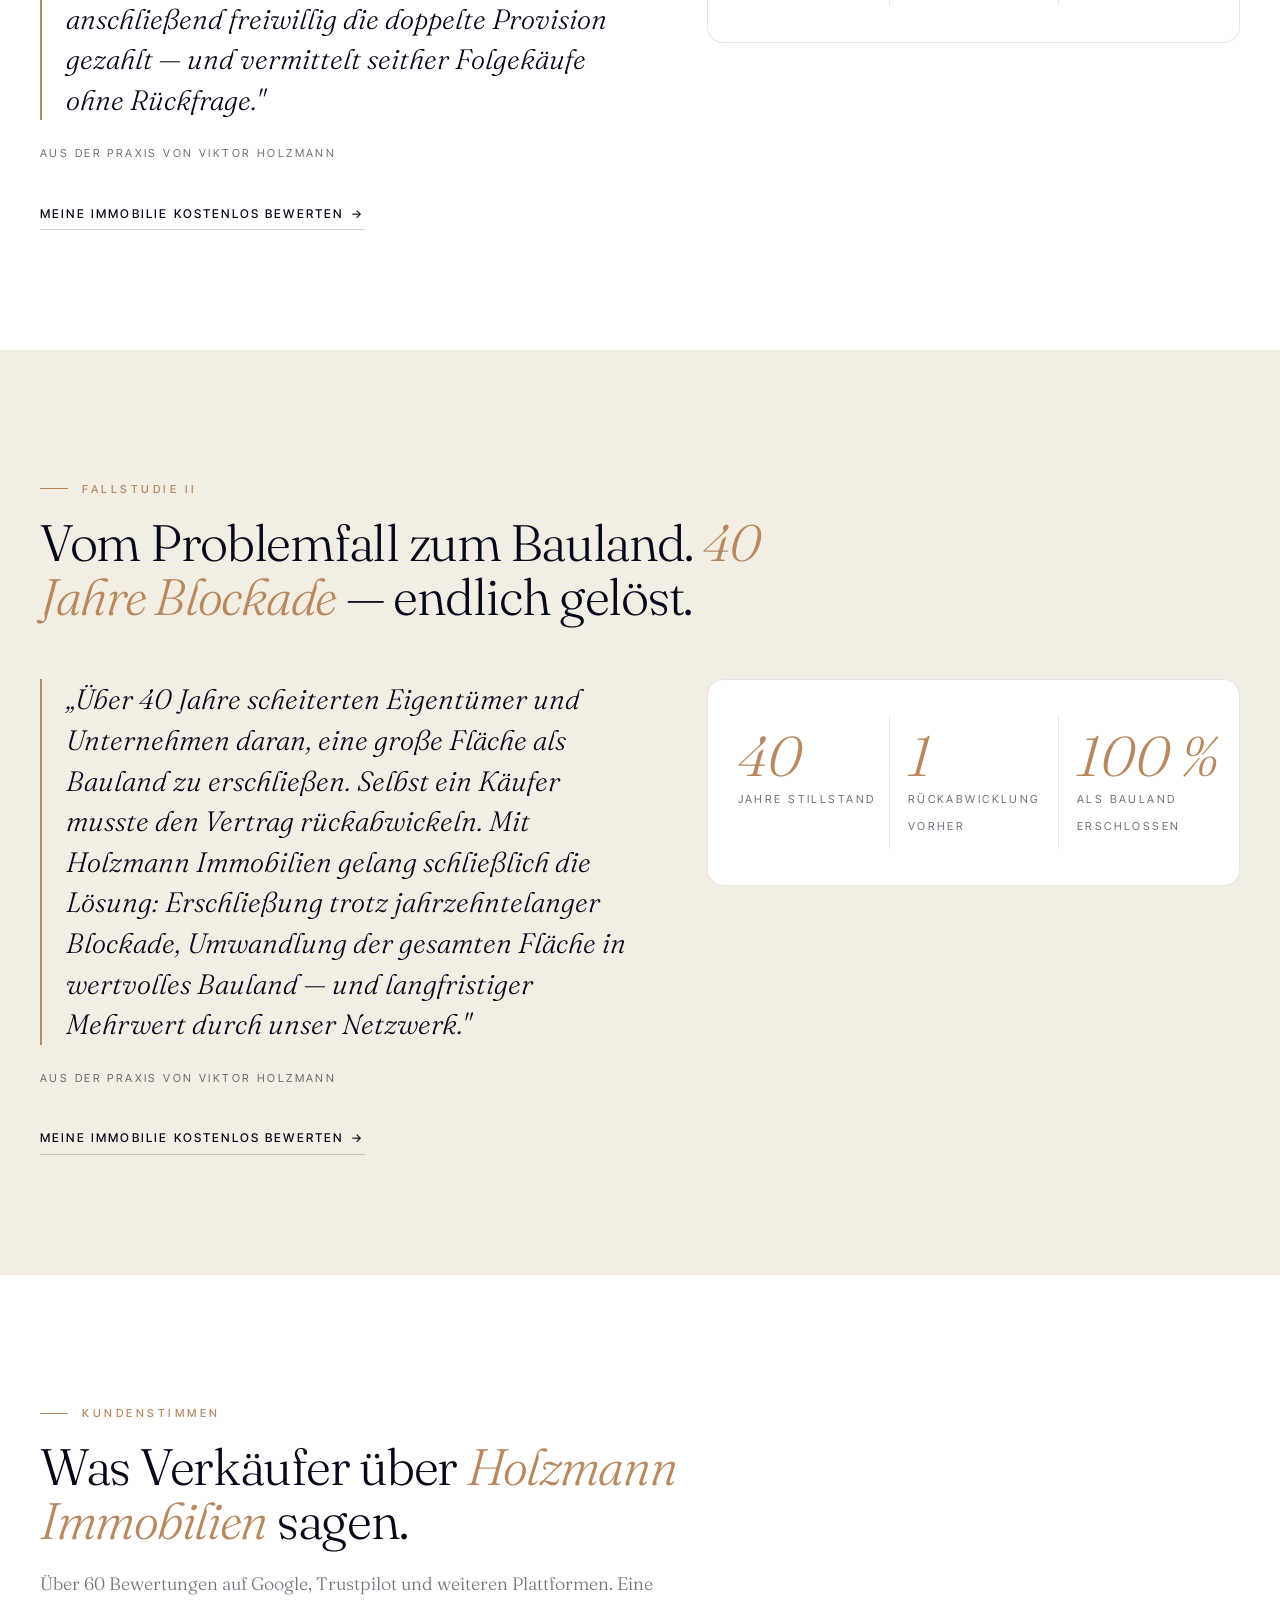
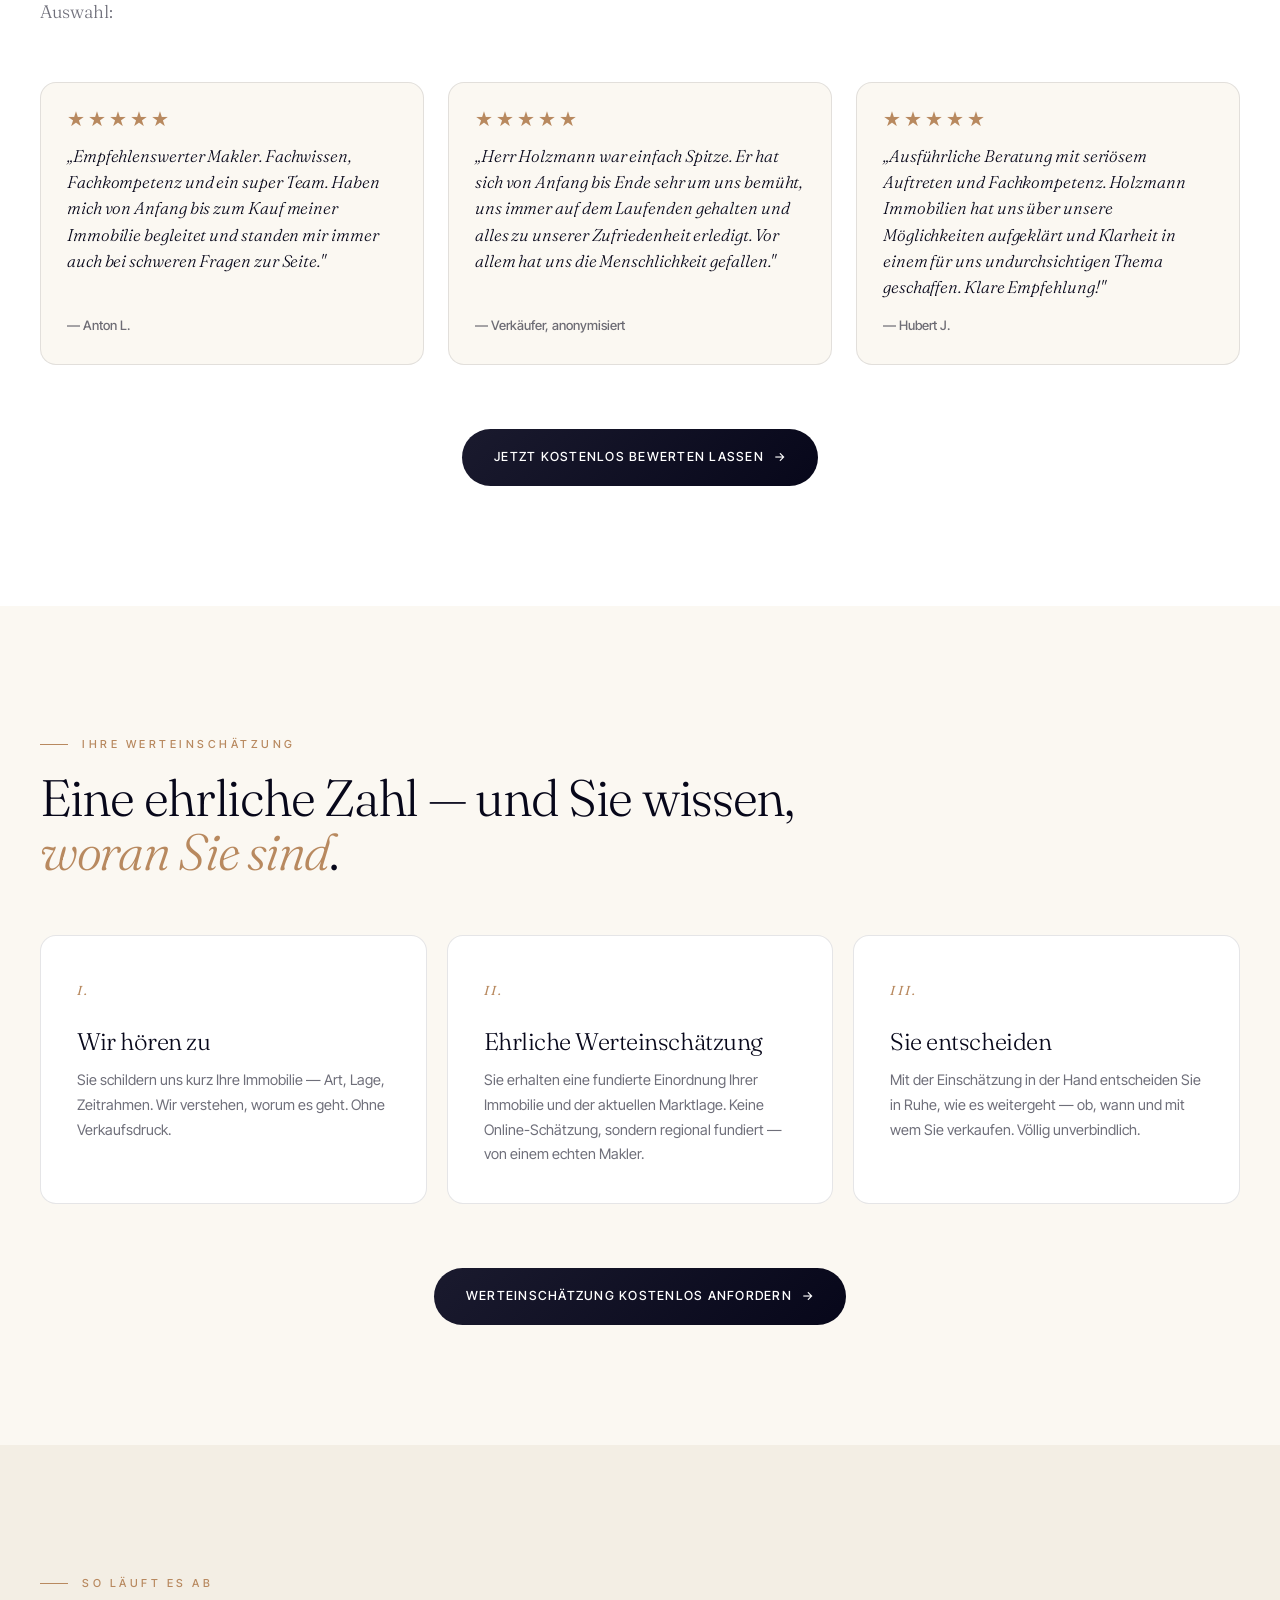
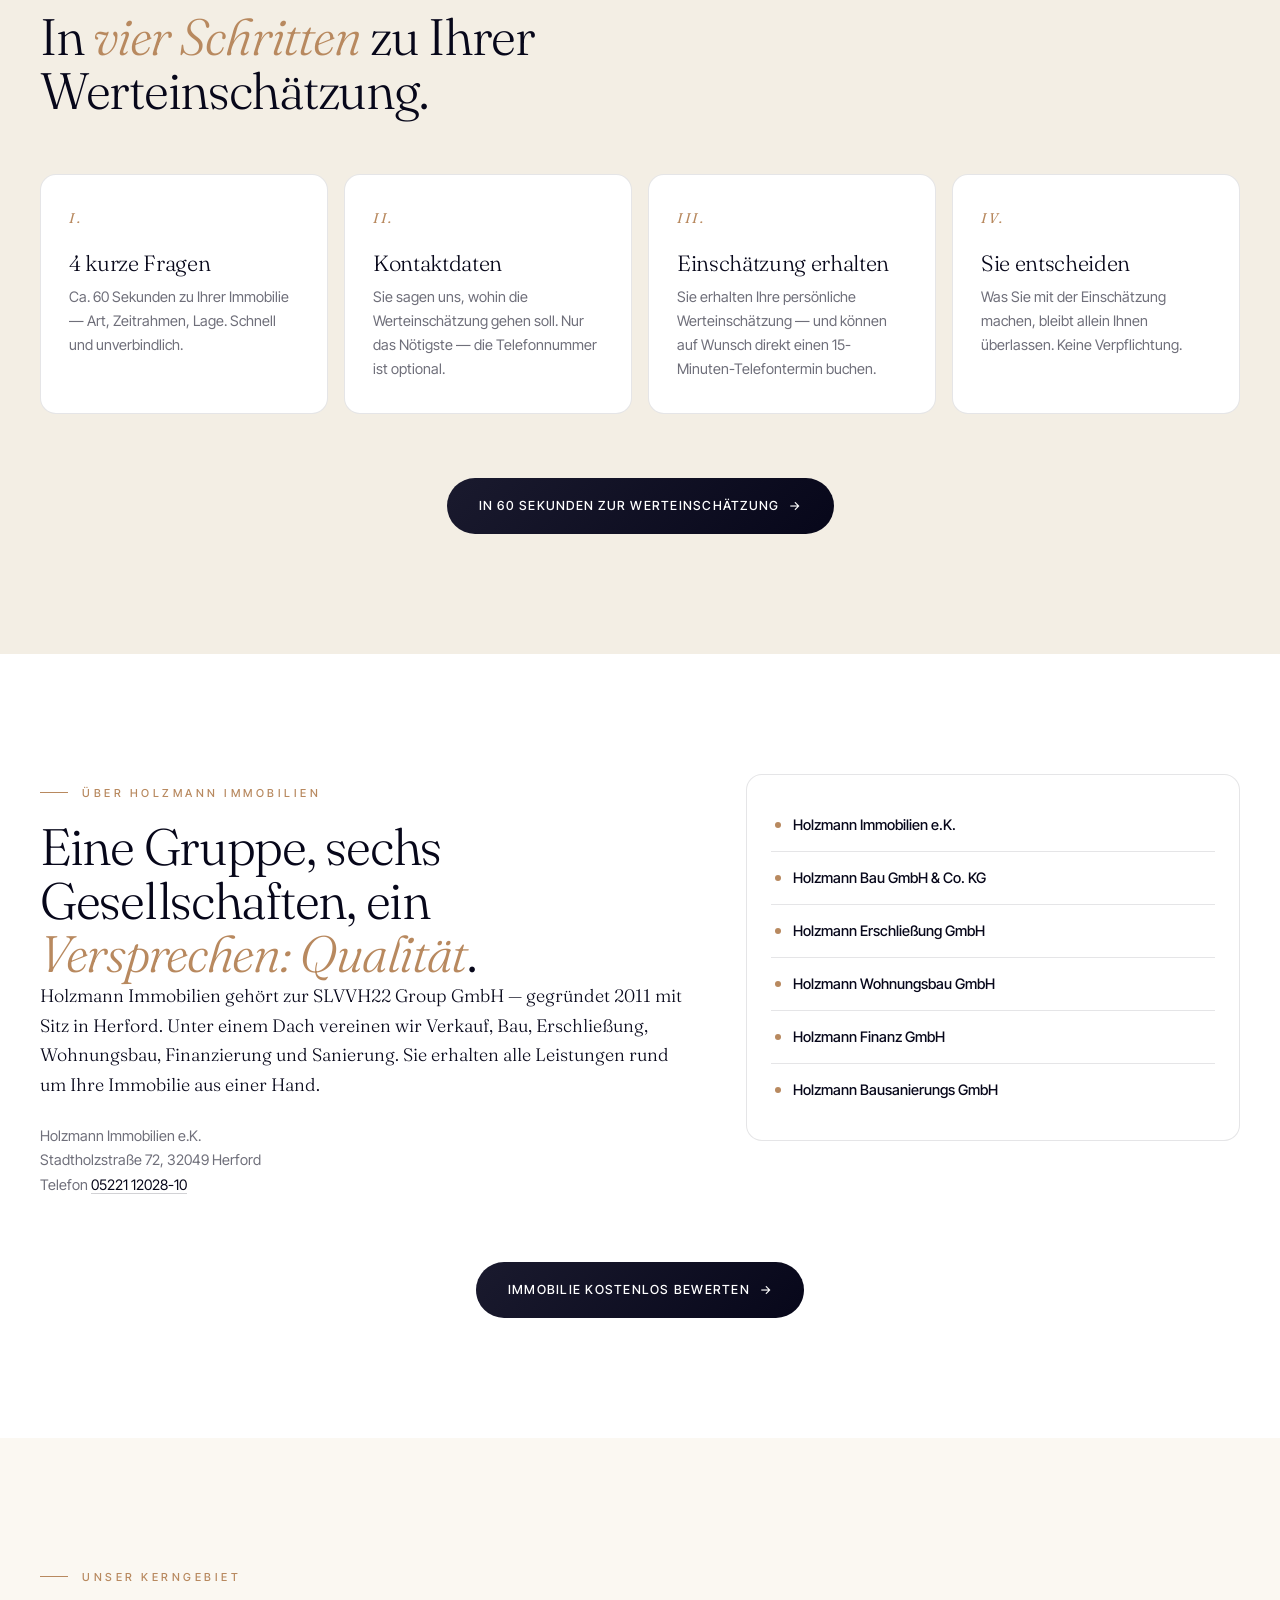
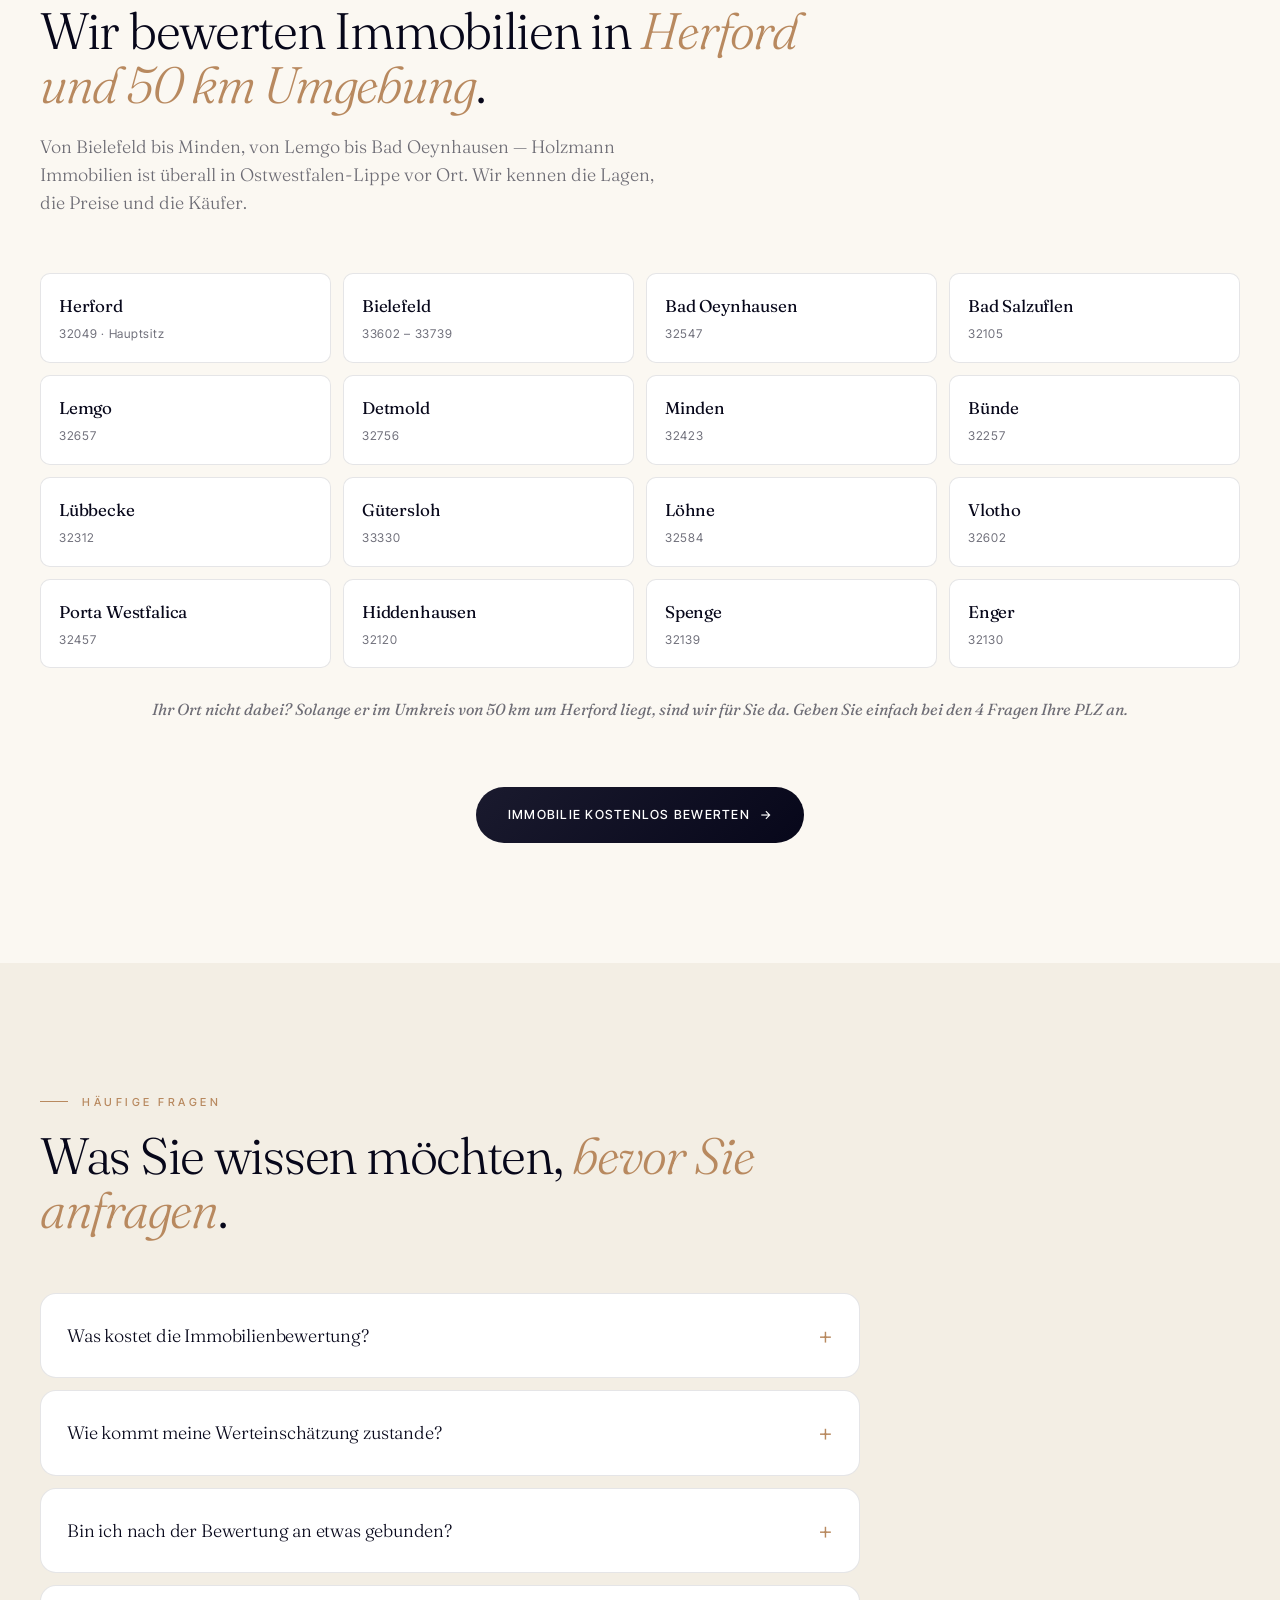
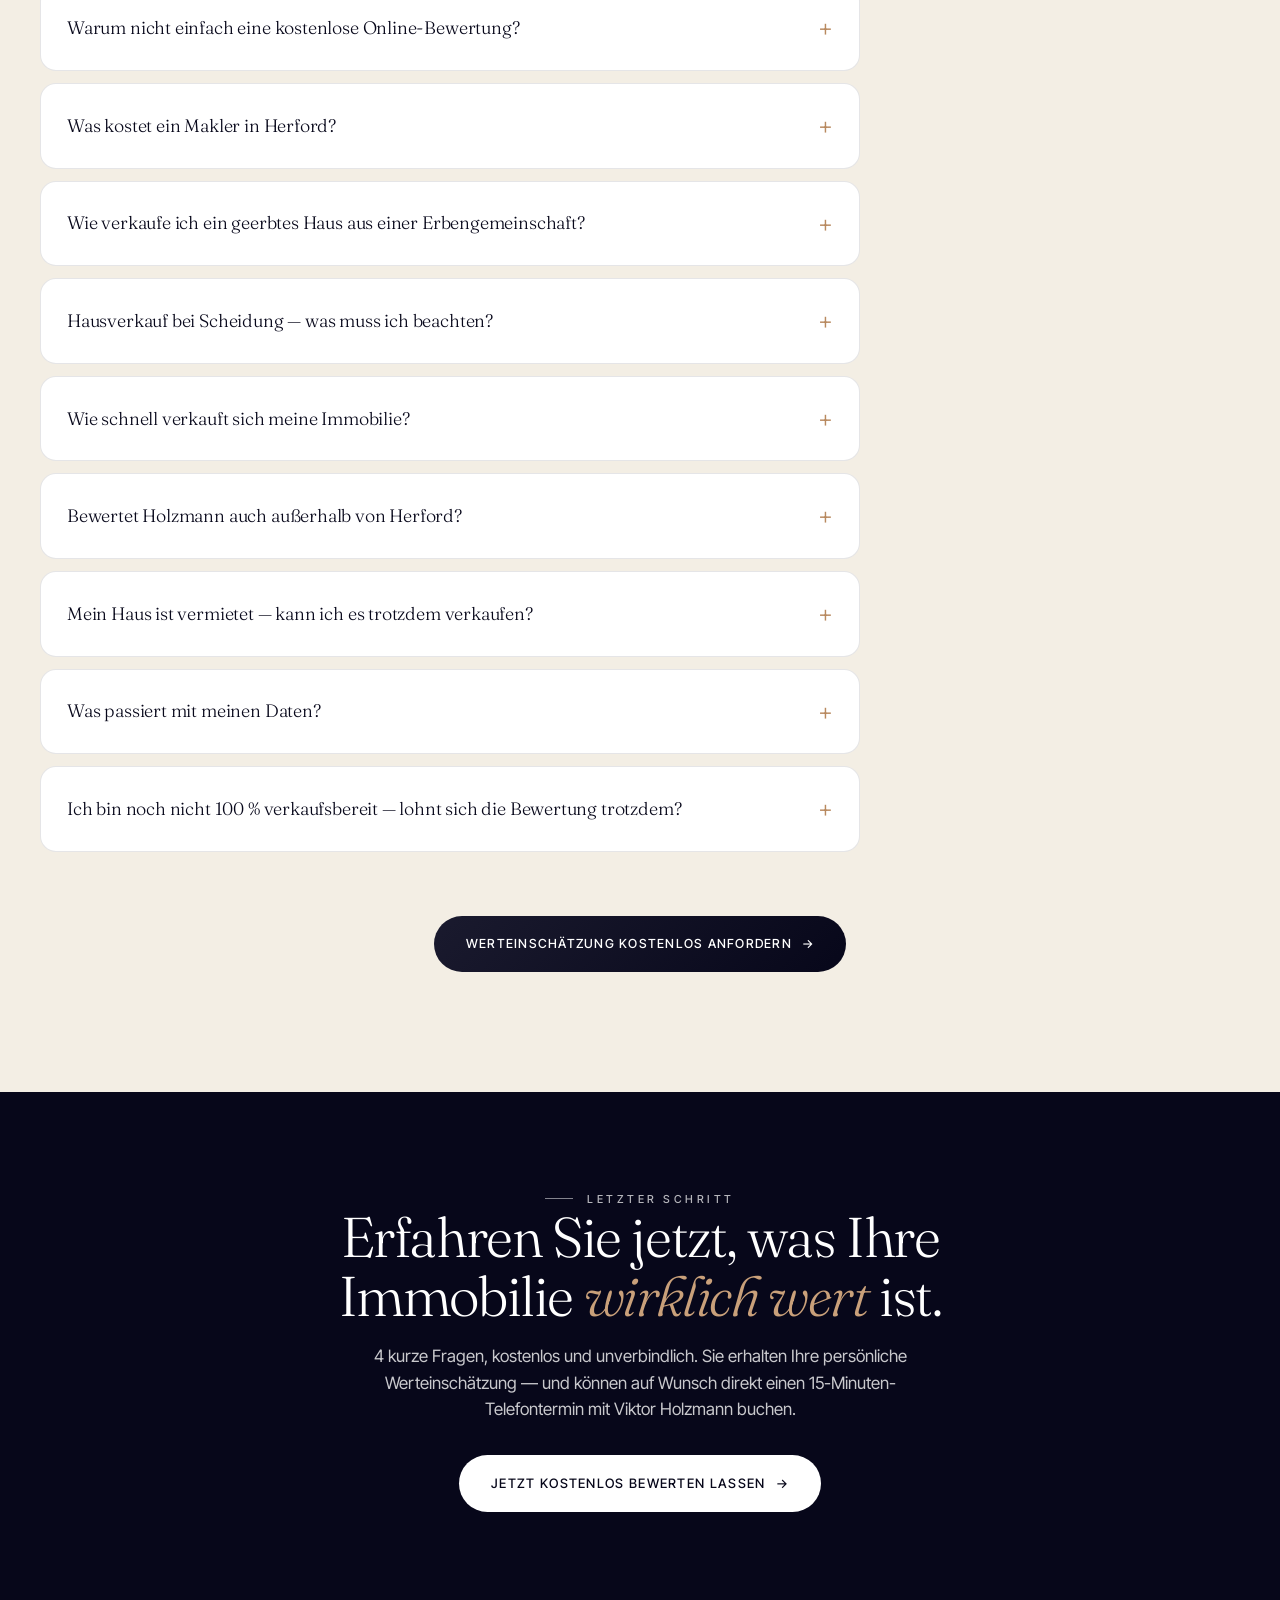
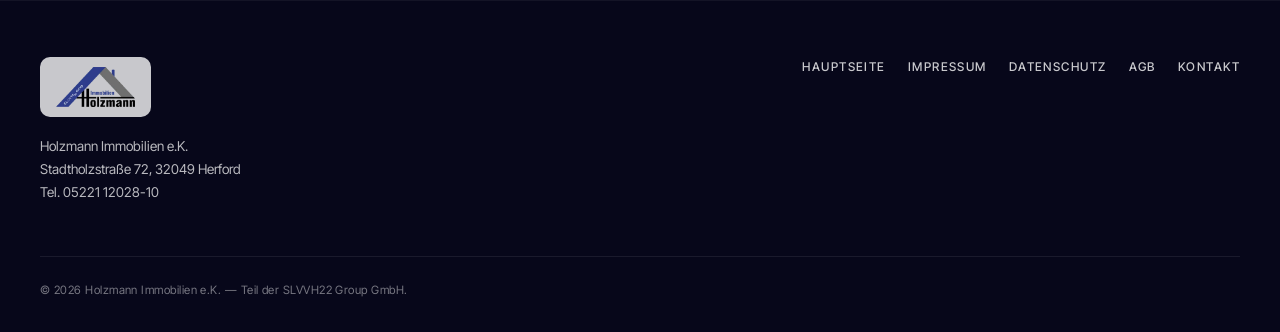
==== commit 22b55ff0: "Add files via upload" ====
--- a/index.html
+++ b/index.html
@@ -494,7 +494,7 @@
     </div>
   </div>
 
-  <script src="./quiz.js?v=20260518d" defer></script>
+  <script src="./quiz.js?v=20260519a" defer></script>
   <script>
     // Footer-Jahr
     document.getElementById('footer-year').textContent = new Date().getFullYear();
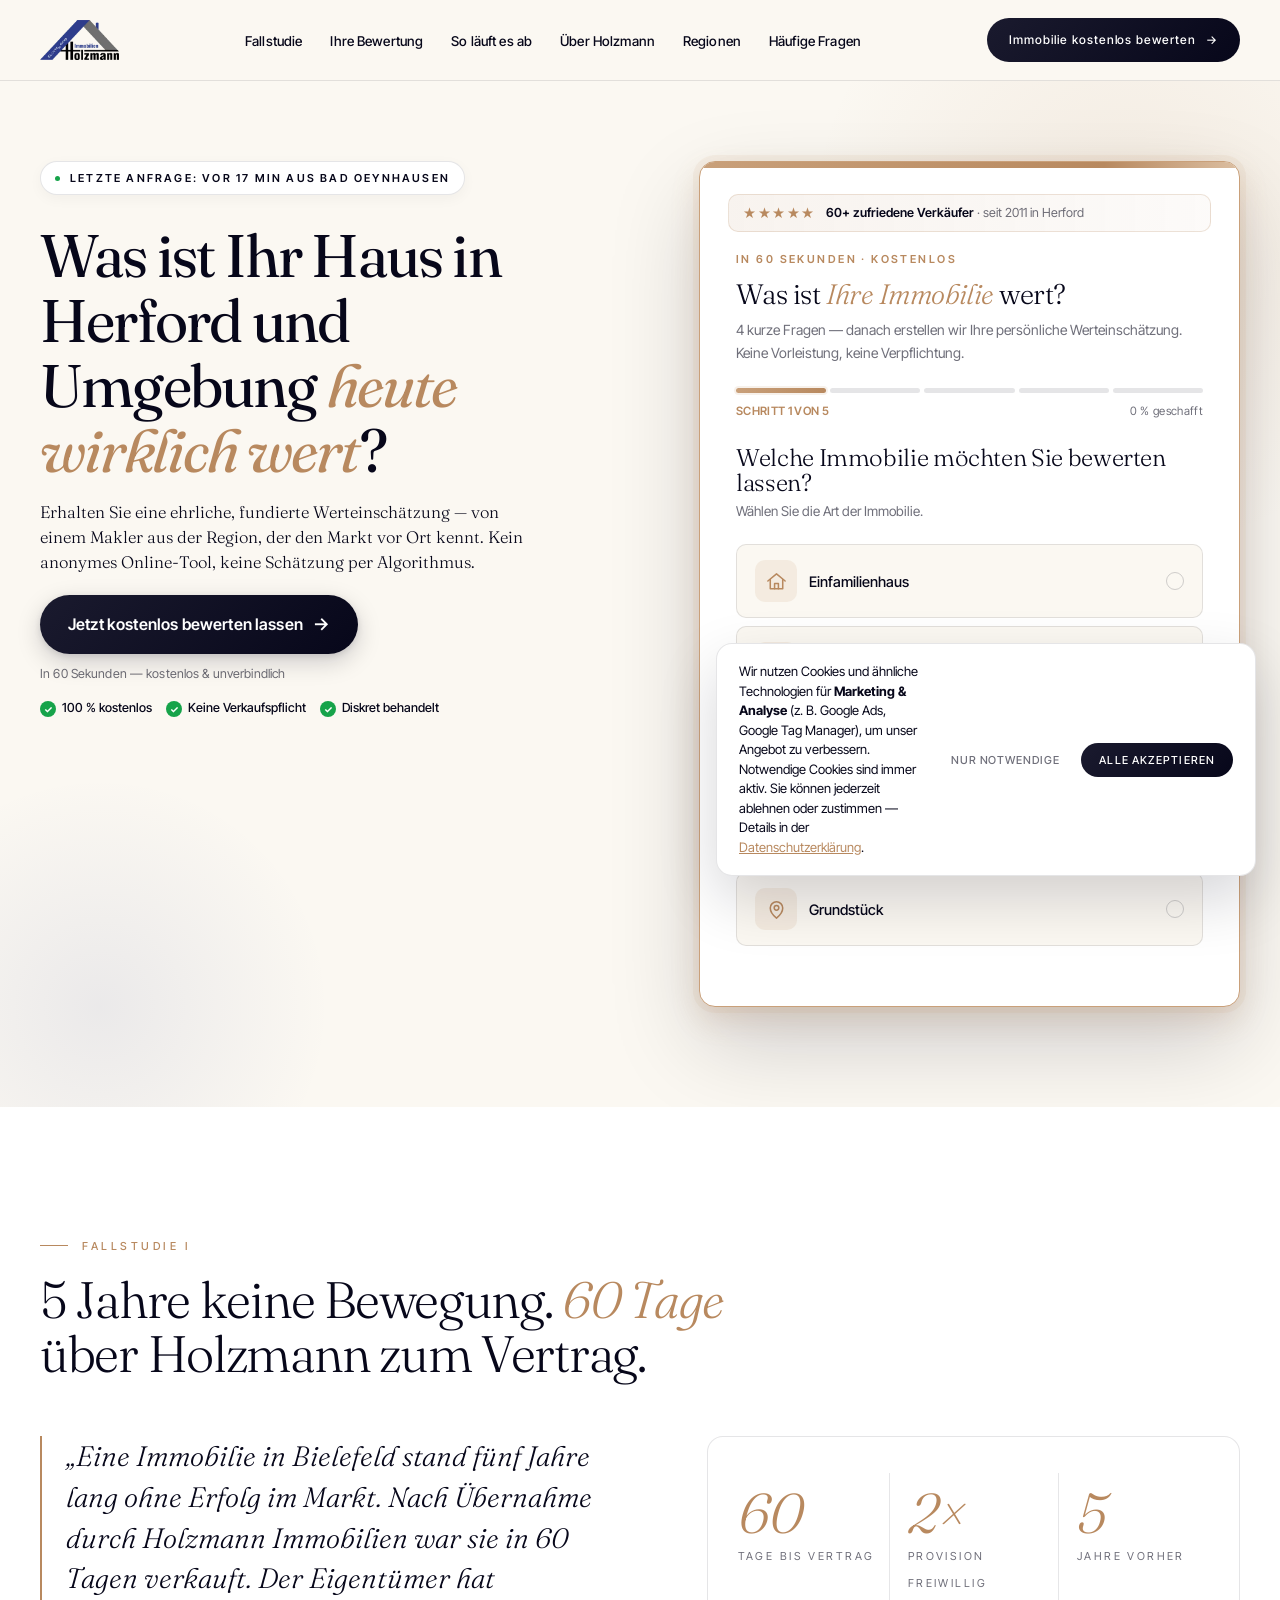
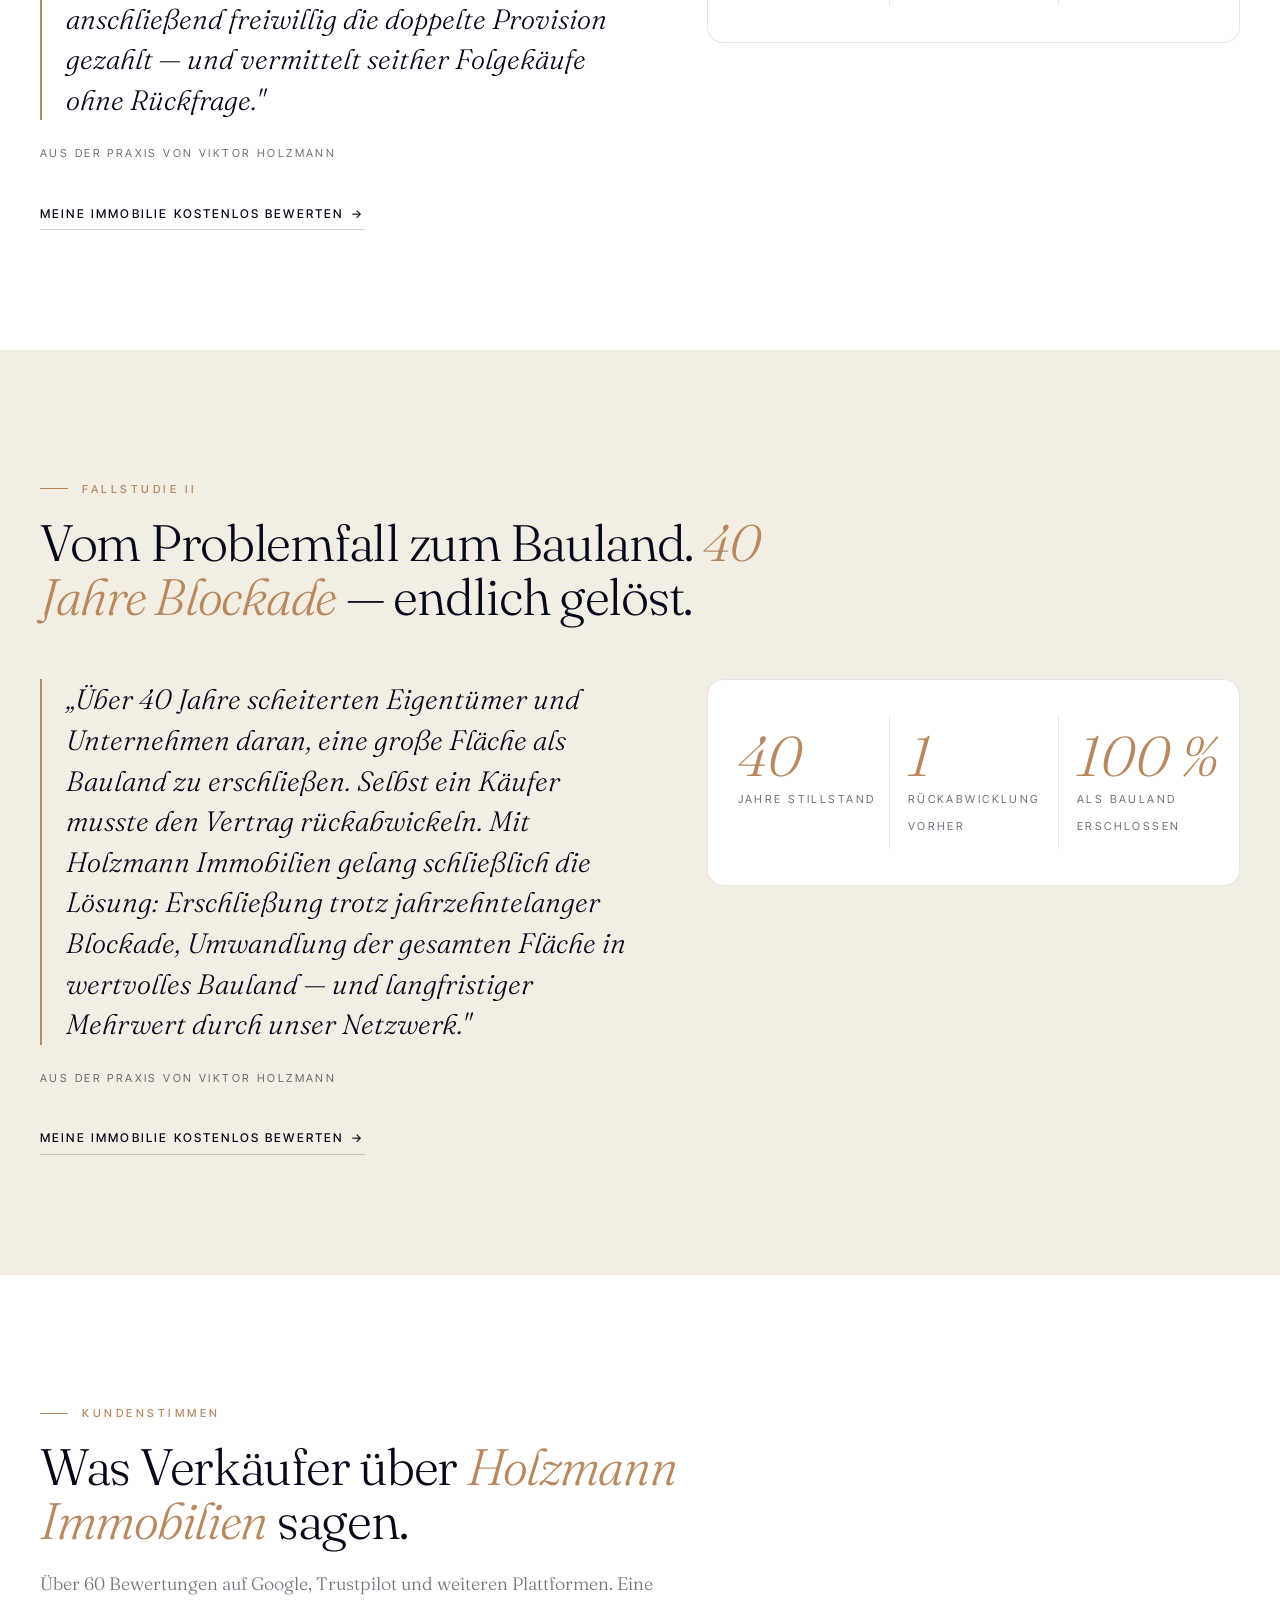
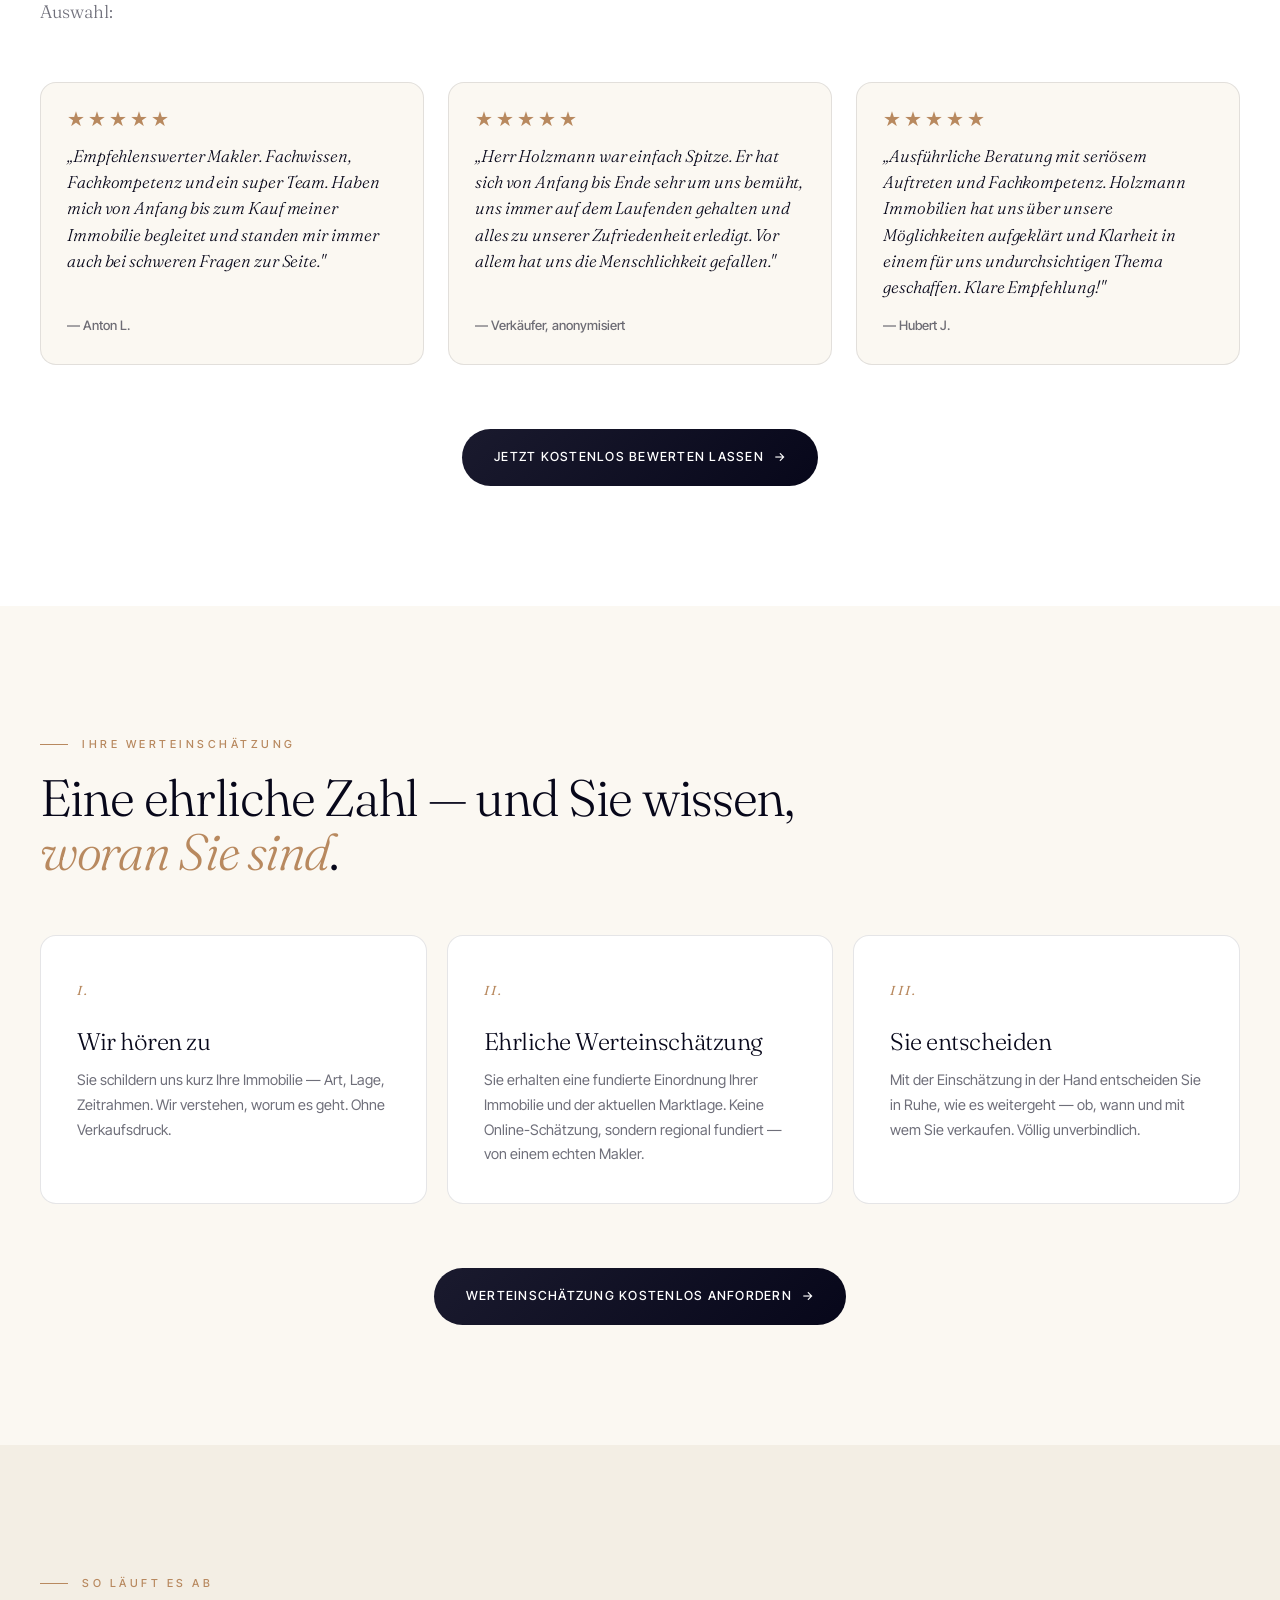
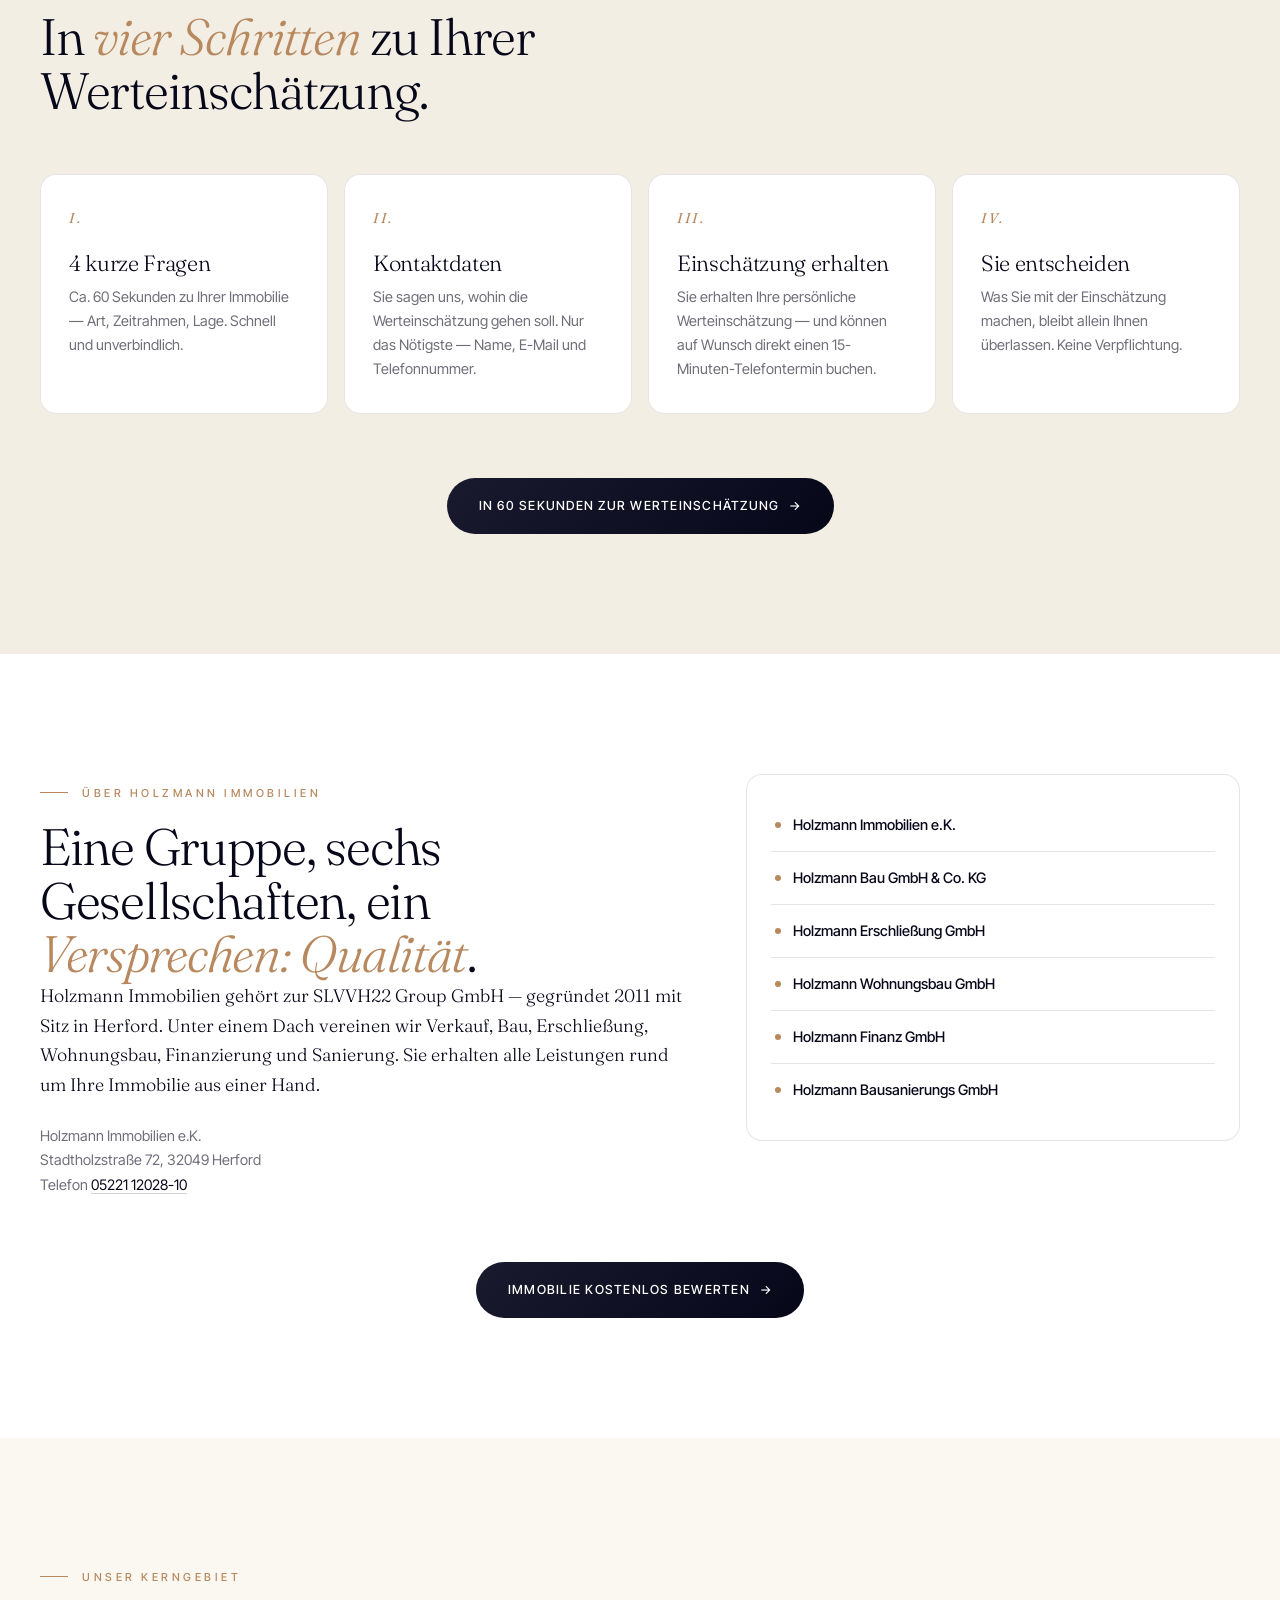
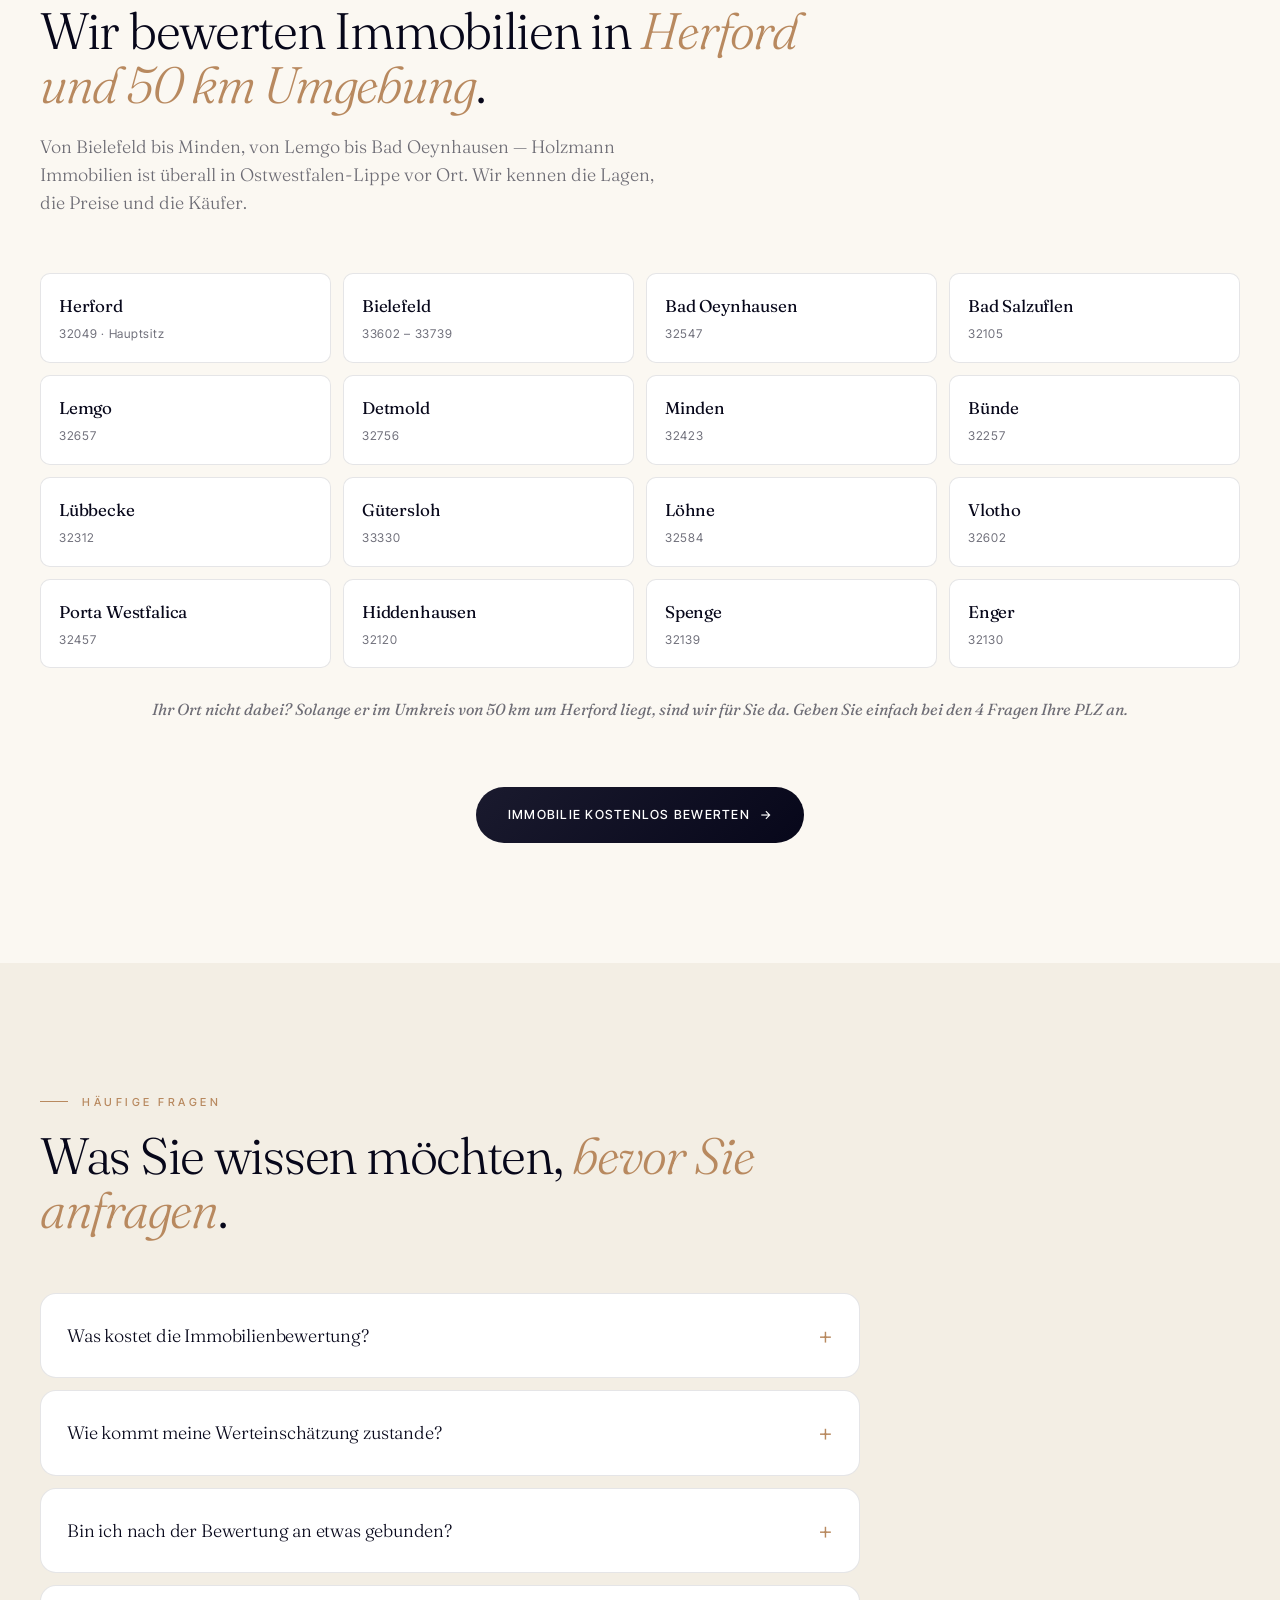
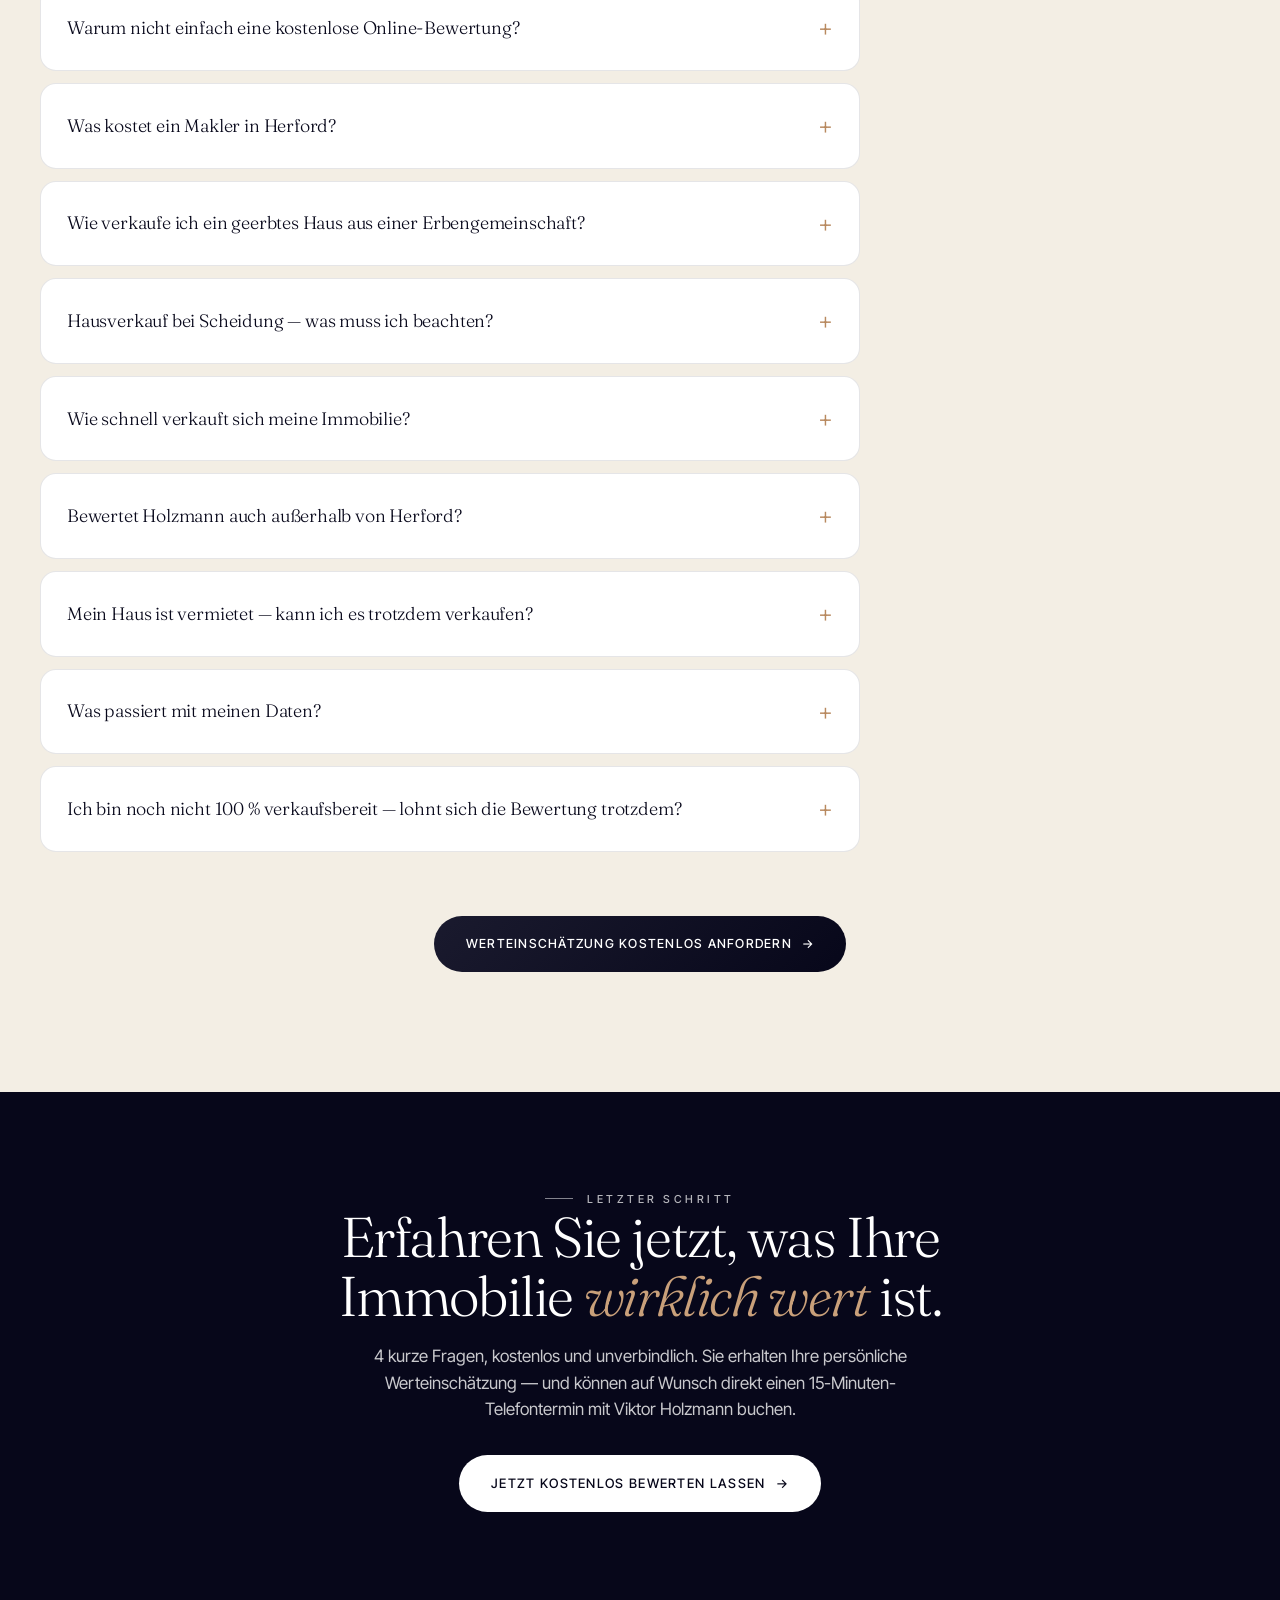
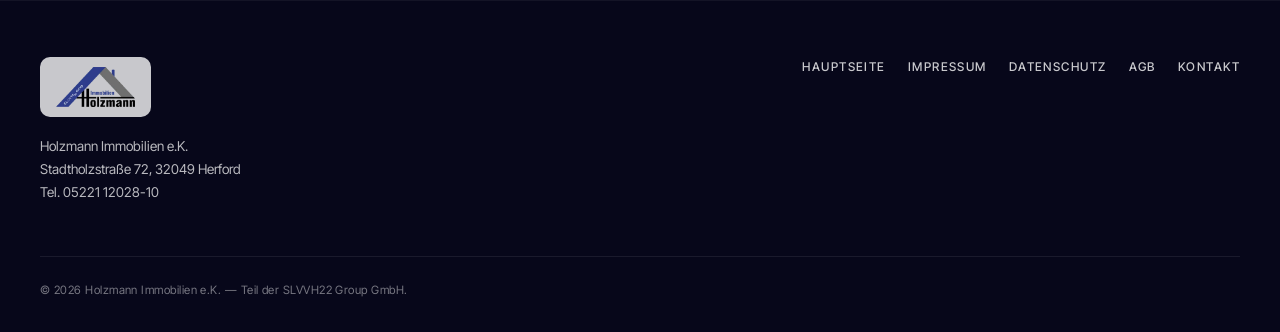
==== commit 1ed3d82b: "Add files via upload" ====
--- a/index.html
+++ b/index.html
@@ -337,7 +337,7 @@
       </div>
       <div class="steps-grid">
         <div class="step-card"><span class="step-num">I.</span><h3>4 kurze Fragen</h3><p>Ca. 60 Sekunden zu Ihrer Immobilie — Art, Zeitrahmen, Lage. Schnell und unverbindlich.</p></div>
-        <div class="step-card"><span class="step-num">II.</span><h3>Kontaktdaten</h3><p>Sie sagen uns, wohin die Werteinschätzung gehen soll. Nur das Nötigste — die Telefonnummer ist optional.</p></div>
+        <div class="step-card"><span class="step-num">II.</span><h3>Kontaktdaten</h3><p>Sie sagen uns, wohin die Werteinschätzung gehen soll. Nur das Nötigste — Name, E-Mail und Telefonnummer.</p></div>
         <div class="step-card"><span class="step-num">III.</span><h3>Einschätzung erhalten</h3><p>Sie erhalten Ihre persönliche Werteinschätzung — und können auf Wunsch direkt einen 15-Minuten-Telefontermin buchen.</p></div>
         <div class="step-card"><span class="step-num">IV.</span><h3>Sie entscheiden</h3><p>Was Sie mit der Einschätzung machen, bleibt allein Ihnen überlassen. Keine Verpflichtung.</p></div>
       </div>
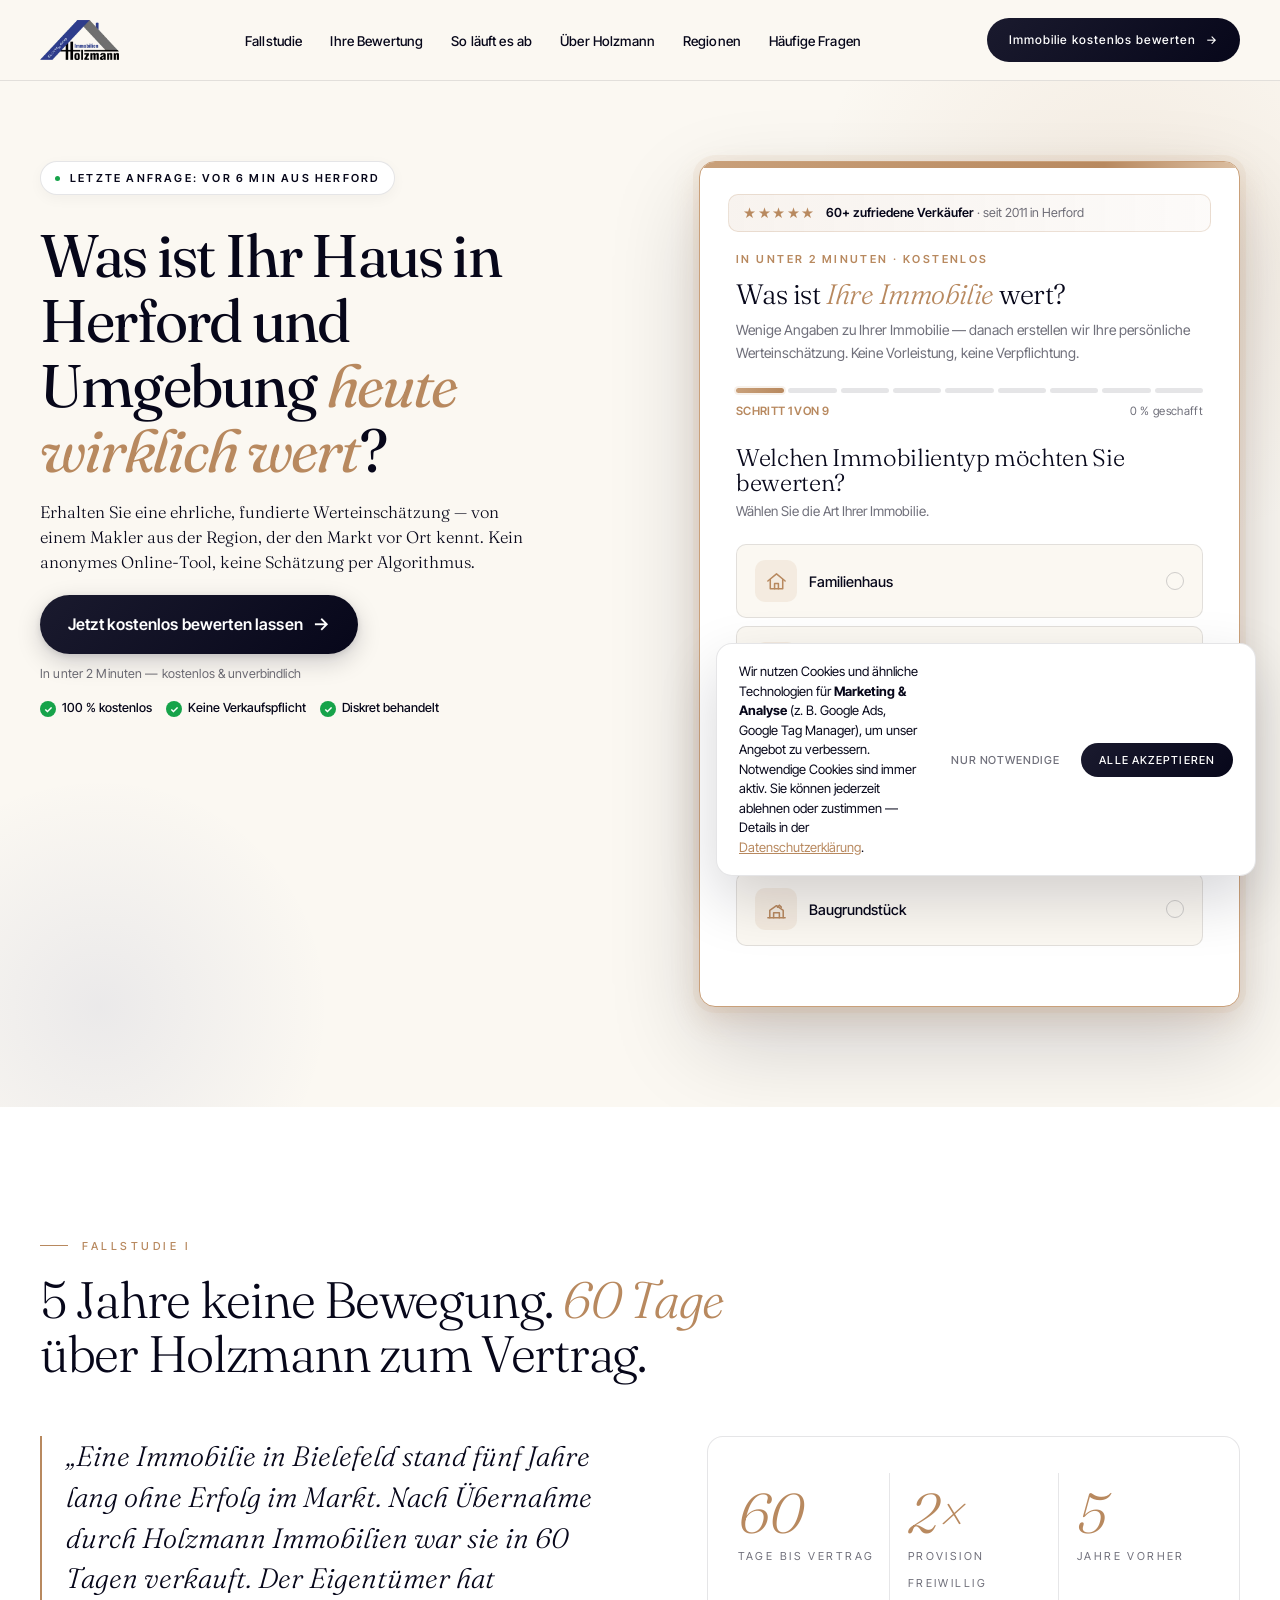
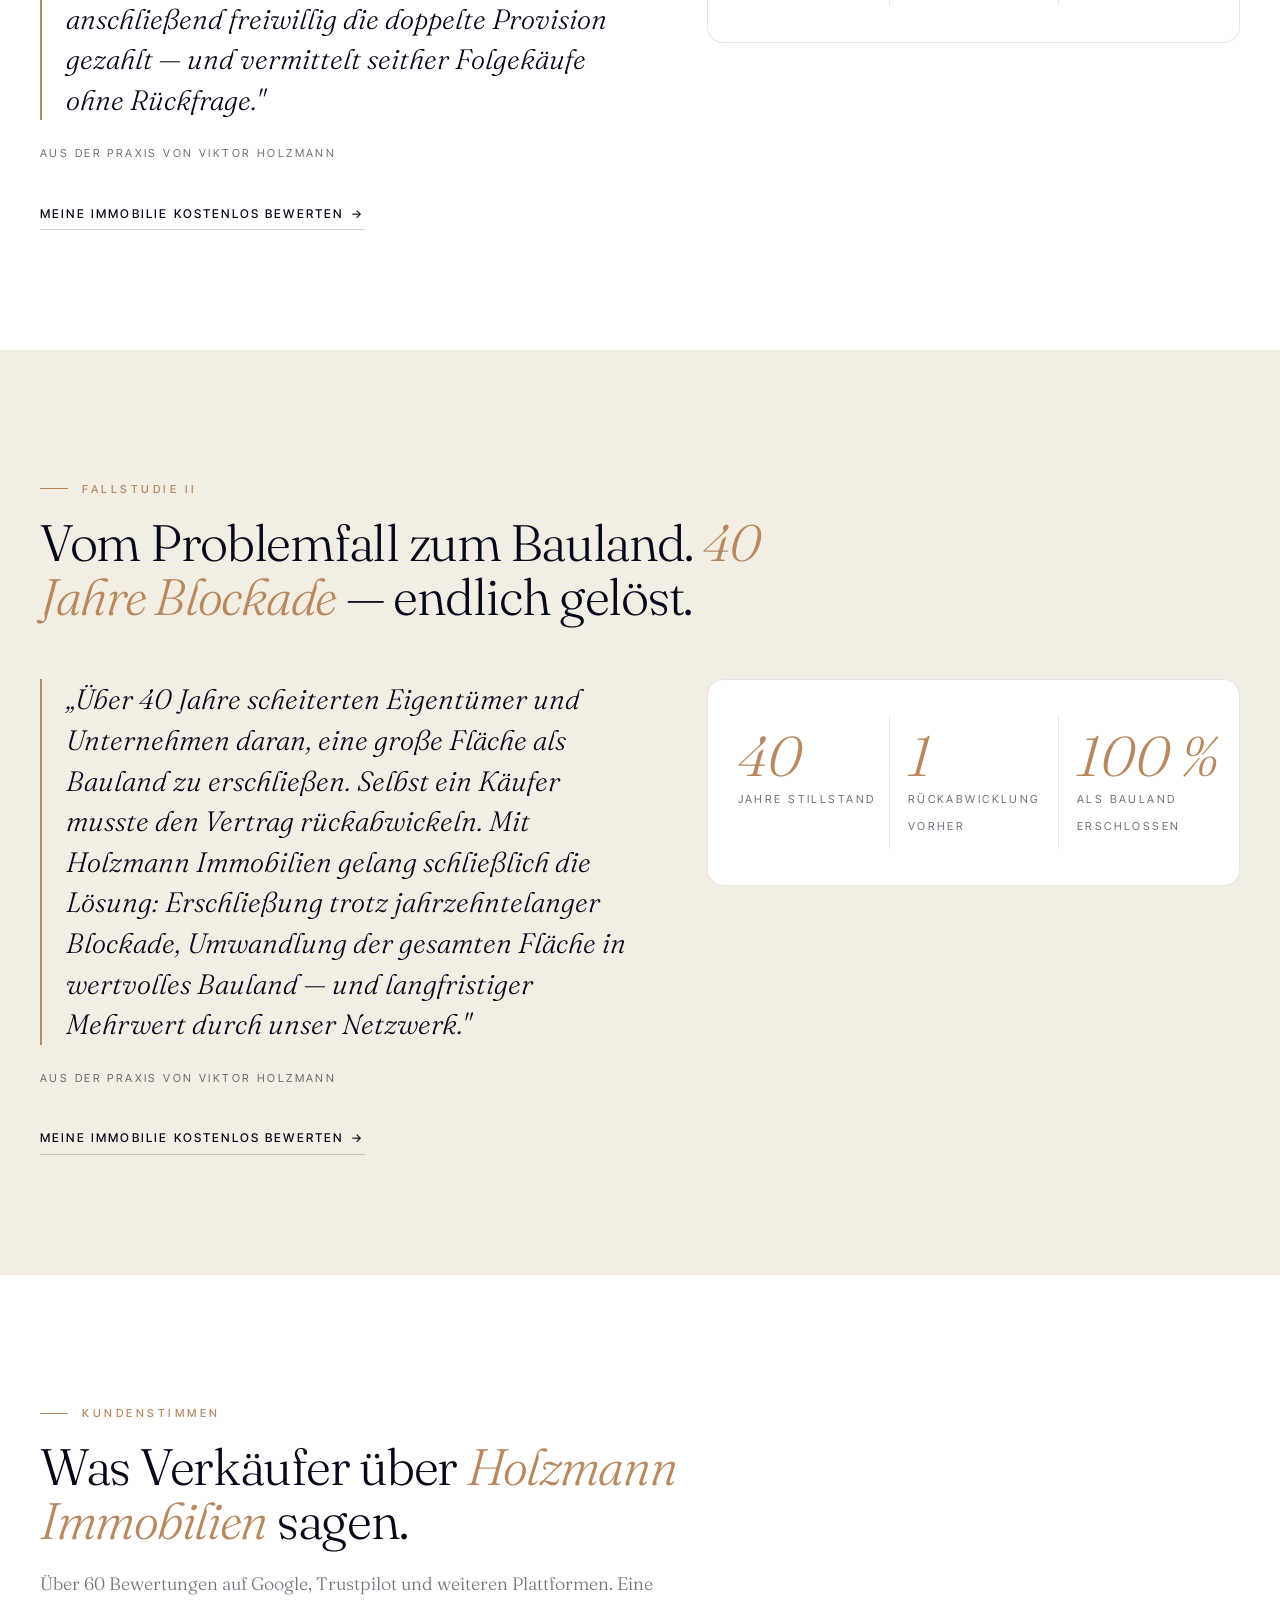
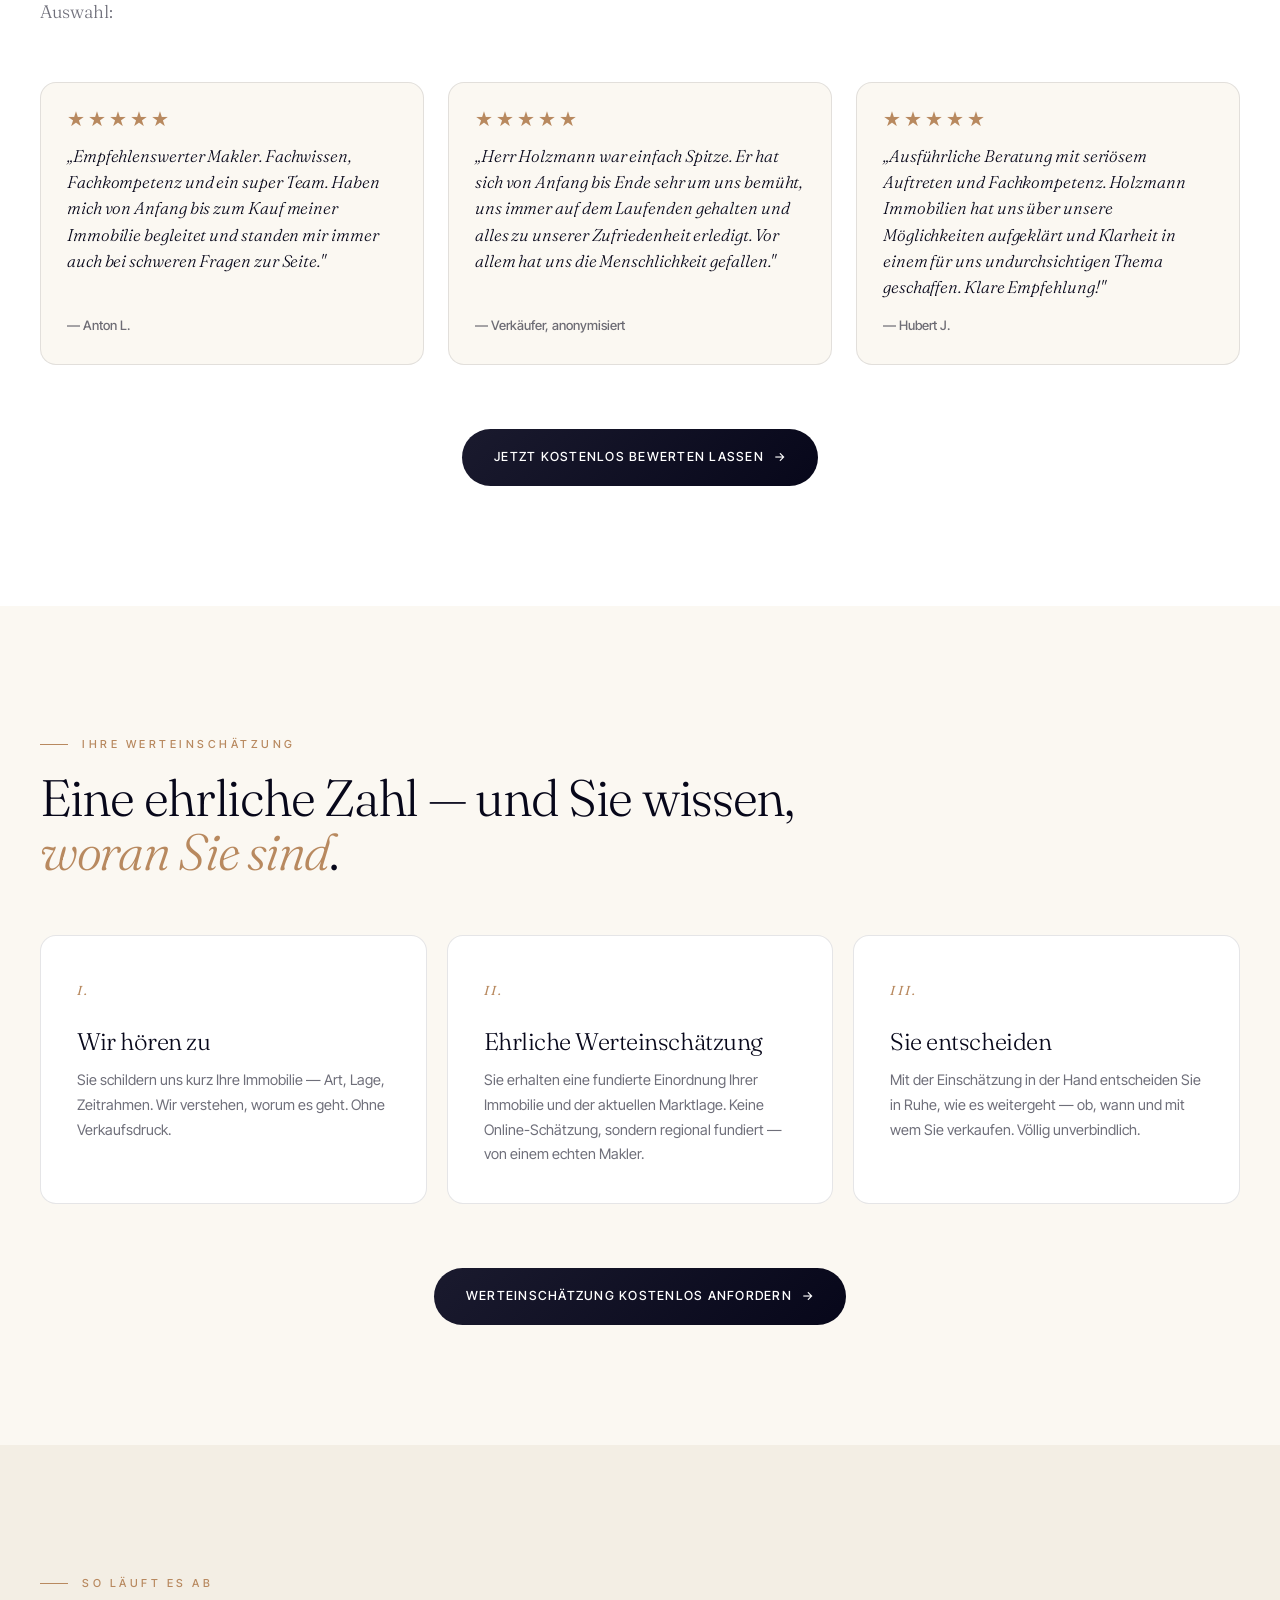
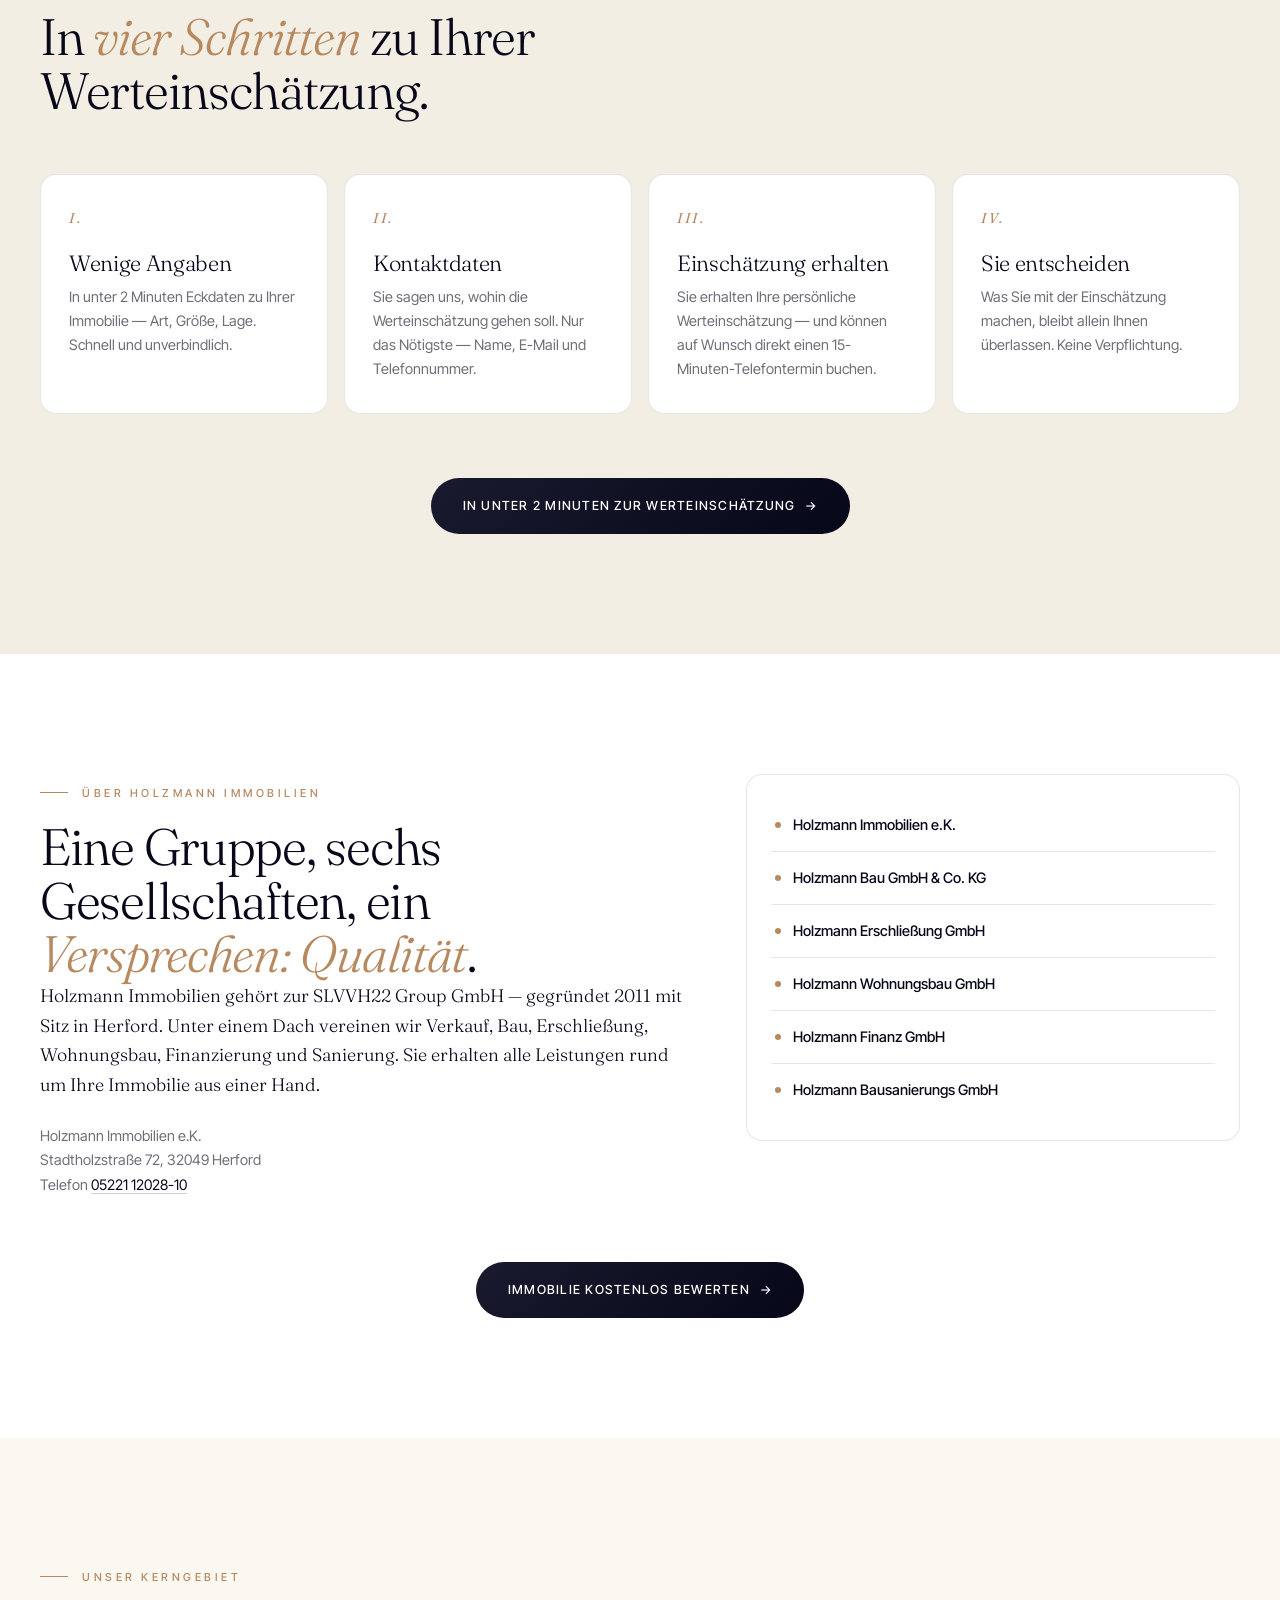
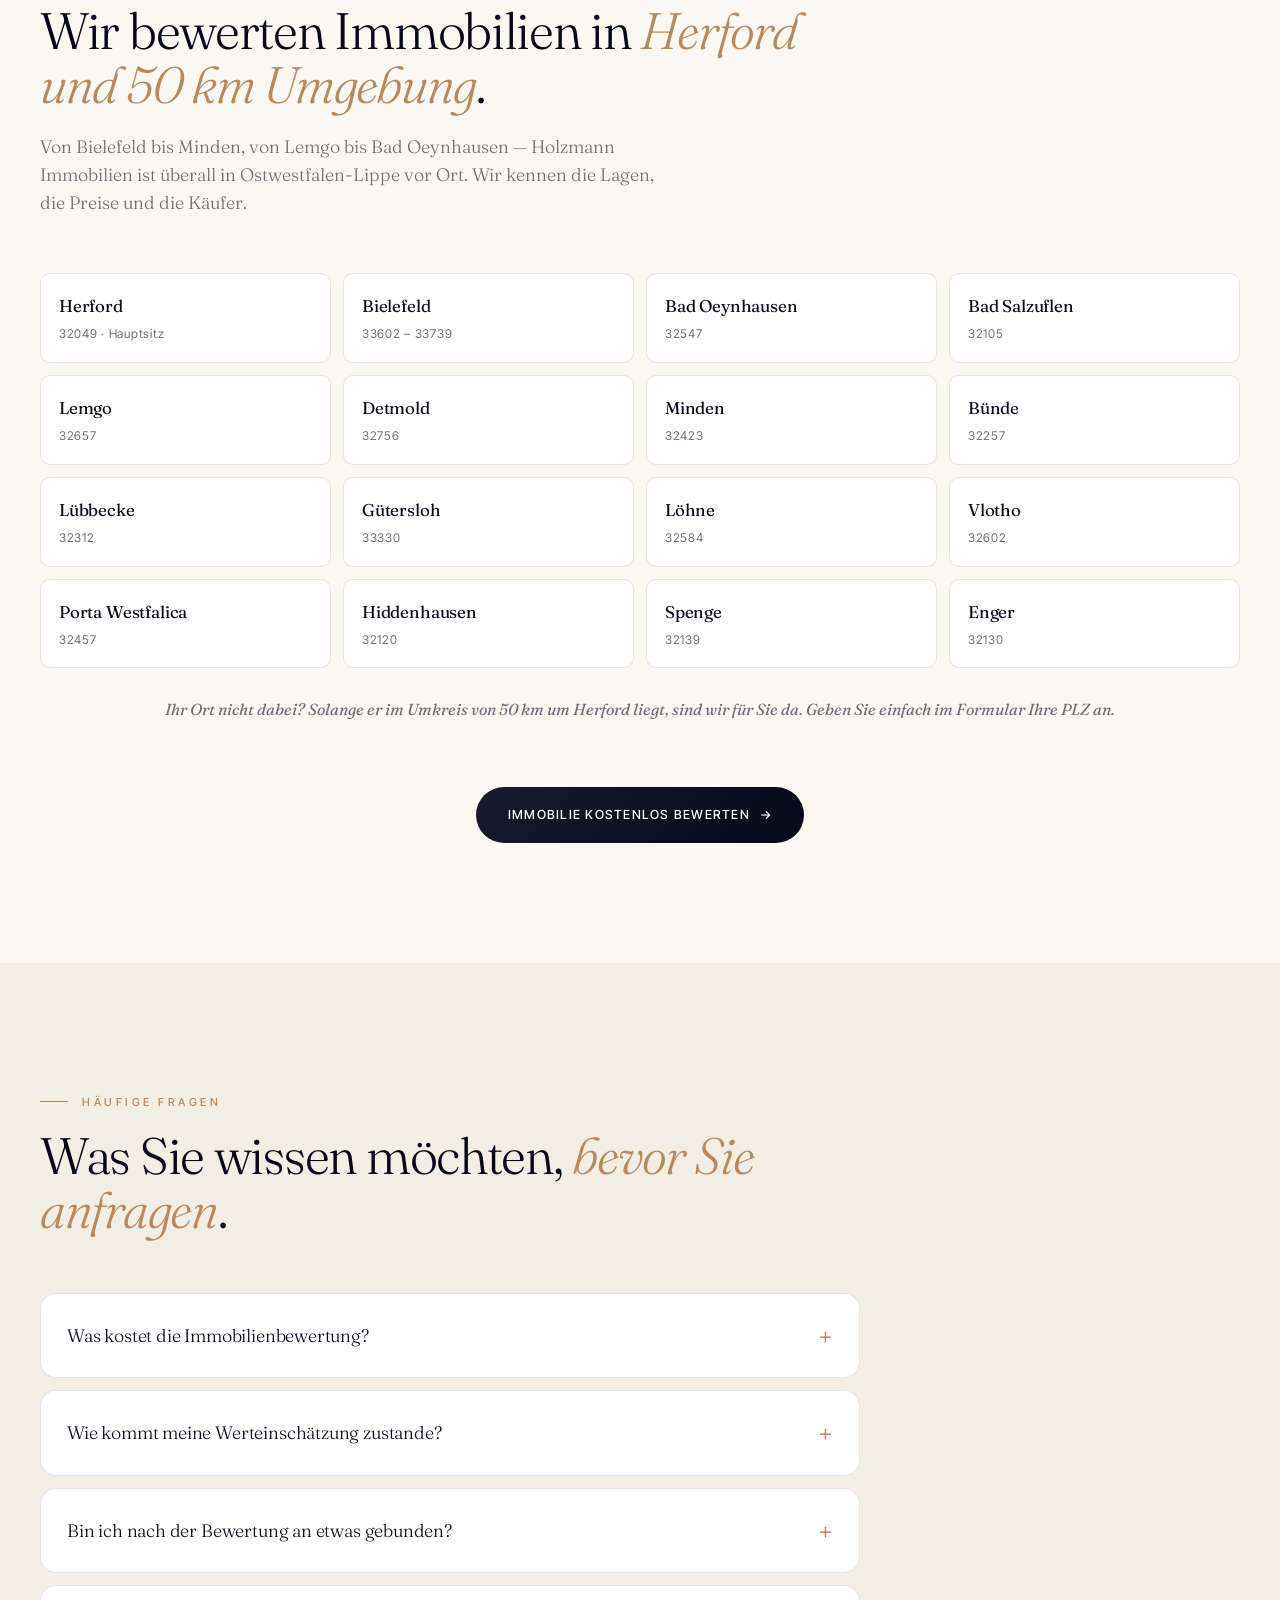
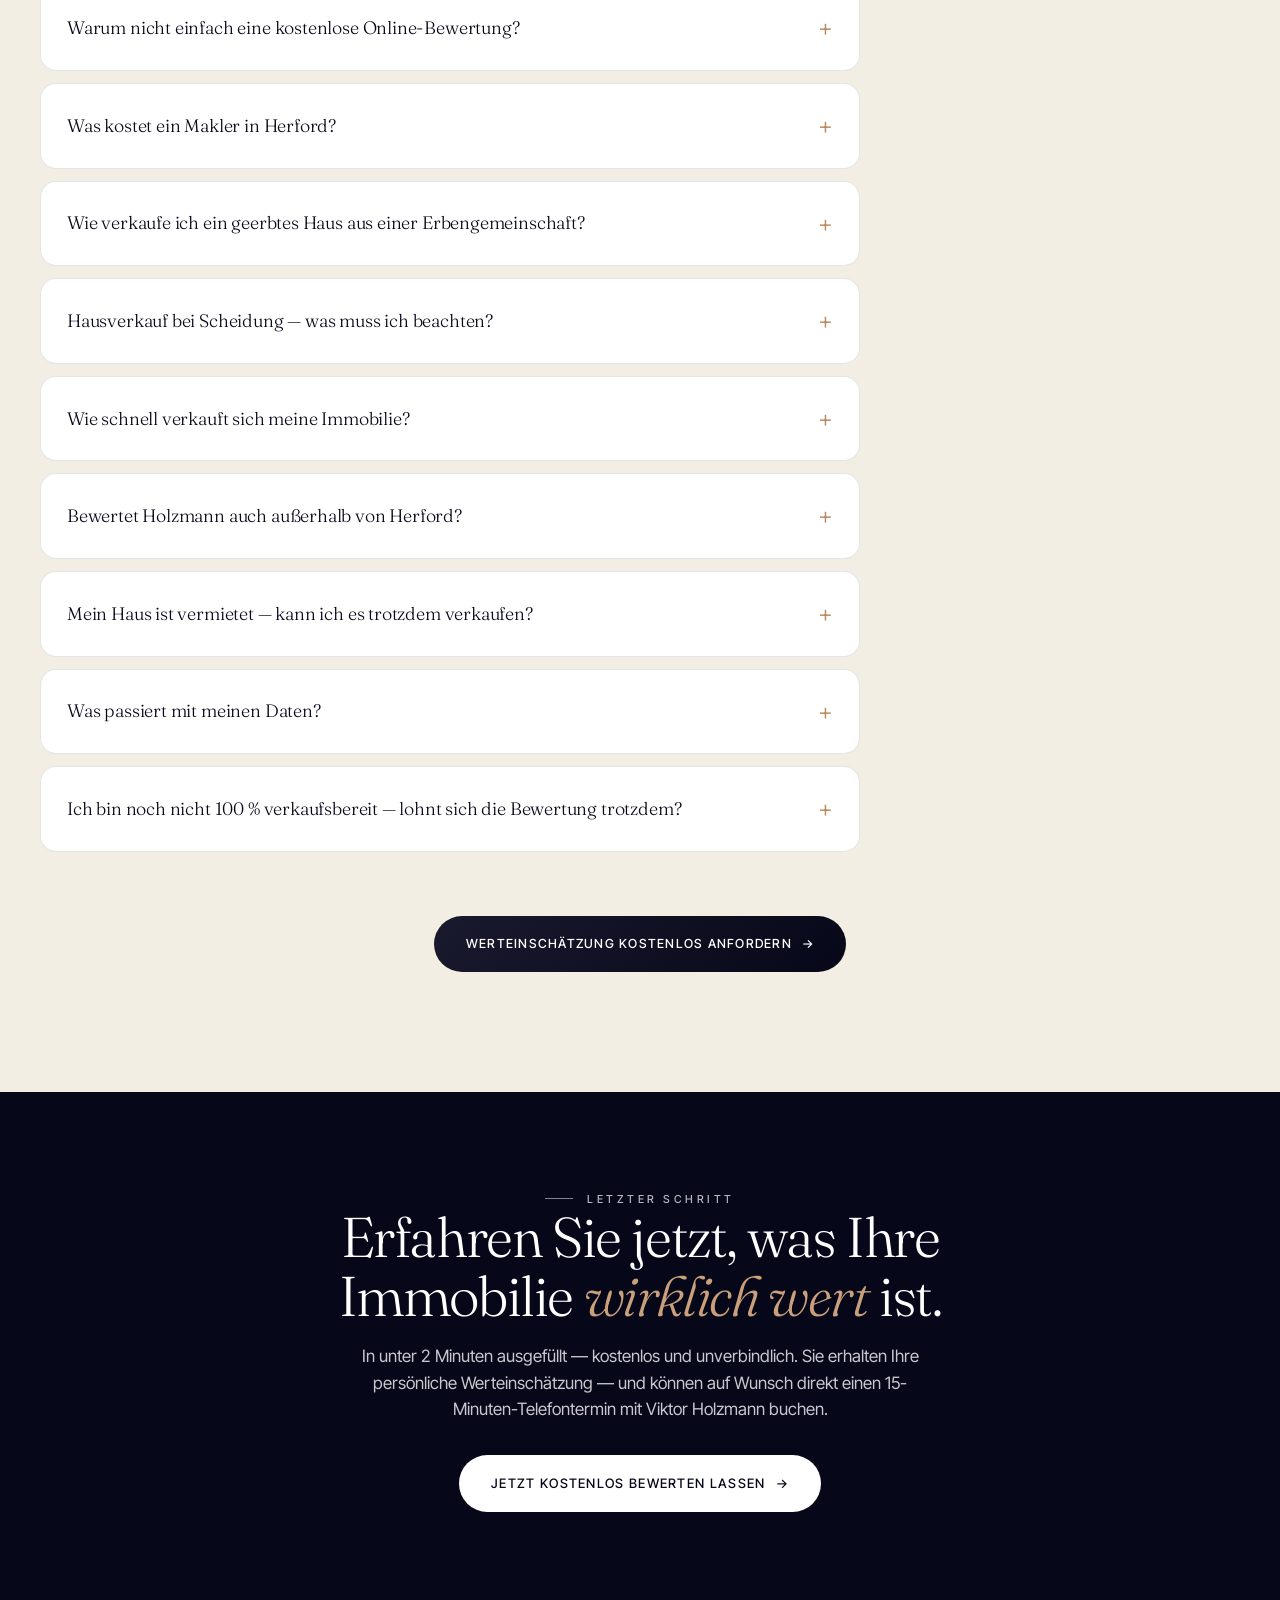
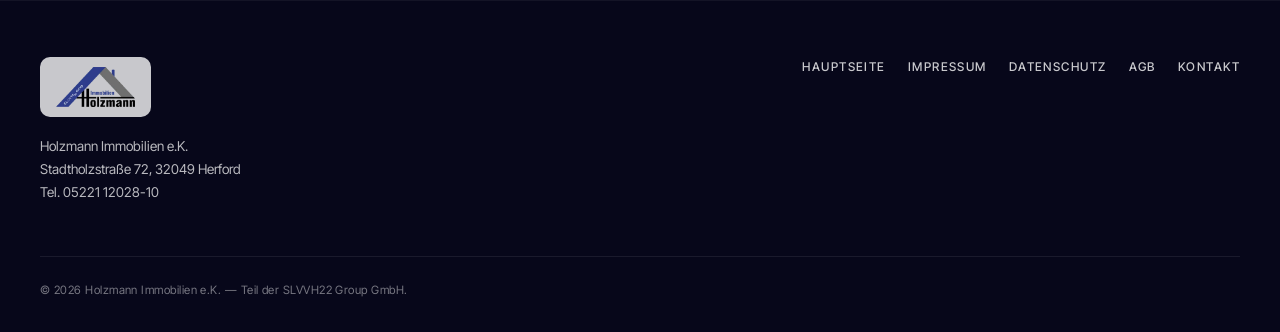
==== commit 250ce012: "Add files via upload" ====
--- a/index.html
+++ b/index.html
@@ -3,11 +3,11 @@
 <head>
   <meta charset="UTF-8">
   <meta name="viewport" content="width=device-width, initial-scale=1.0">
-  <meta name="description" content="Kostenlose, persönliche Immobilienbewertung für Herford, Bielefeld und Umgebung. Ehrliche Werteinschätzung vom Makler aus der Region — kein anonymes Online-Tool. In 60 Sekunden unverbindlich anfordern.">
+  <meta name="description" content="Kostenlose, persönliche Immobilienbewertung für Herford, Bielefeld und Umgebung. Ehrliche Werteinschätzung vom Makler aus der Region — kein anonymes Online-Tool. In unter 2 Minuten unverbindlich anfordern.">
   <meta name="keywords" content="Haus verkaufen Herford, Immobilienbewertung Herford, was ist mein Haus wert, Immobilie verkaufen Herford, Immobilienmakler Herford, Wohnung verkaufen Bielefeld, Hauswert ermitteln, geerbtes Haus verkaufen">
   <meta name="robots" content="index,follow">
   <meta property="og:title" content="Was ist mein Haus wert? — Kostenlose Immobilienbewertung · Holzmann Immobilien">
-  <meta property="og:description" content="Ehrliche Werteinschätzung vom Makler aus der Region — für Herford, Bielefeld & Umgebung. Kein Online-Algorithmus. In 60 Sekunden kostenlos anfordern.">
+  <meta property="og:description" content="Ehrliche Werteinschätzung vom Makler aus der Region — für Herford, Bielefeld & Umgebung. Kein Online-Algorithmus. In unter 2 Minuten kostenlos anfordern.">
   <meta property="og:type" content="website">
   <title>Was ist mein Haus wert? — Kostenlose Immobilienbewertung · Holzmann Immobilien Herford</title>
 
@@ -150,7 +150,7 @@
           Jetzt kostenlos bewerten lassen
           <span class="hero-cta-arrow" aria-hidden="true">→</span>
         </a>
-        <p class="hero-cta-sub">In 60 Sekunden — kostenlos &amp; unverbindlich</p>
+        <p class="hero-cta-sub">In unter 2 Minuten — kostenlos &amp; unverbindlich</p>
         <ul class="hero-risk-reversal" aria-label="Garantien">
           <li><span class="hrr-check" aria-hidden="true">✓</span> 100 % kostenlos</li>
           <li><span class="hrr-check" aria-hidden="true">✓</span> Keine Verkaufspflicht</li>
@@ -164,11 +164,11 @@
           <span class="qctt-stars" aria-hidden="true">★★★★★</span>
           <span class="qctt-text"><strong>60+ zufriedene Verkäufer</strong> · seit 2011 in Herford</span>
         </div>
-        <p class="quiz-card-eyebrow">In 60 Sekunden · kostenlos</p>
+        <p class="quiz-card-eyebrow">In unter 2 Minuten · kostenlos</p>
         <h2 class="quiz-card-headline">
           Was ist <em>Ihre Immobilie</em> wert?
         </h2>
-        <p class="quiz-card-sub">4 kurze Fragen — danach erstellen wir Ihre persönliche Werteinschätzung. Keine Vorleistung, keine Verpflichtung.</p>
+        <p class="quiz-card-sub">Wenige Angaben zu Ihrer Immobilie — danach erstellen wir Ihre persönliche Werteinschätzung. Keine Vorleistung, keine Verpflichtung.</p>
 
         <div id="quiz-app" class="quiz-app" data-quiz-state="intro">
           <noscript>
@@ -336,14 +336,14 @@
         <h2 class="section-title">In <em>vier Schritten</em> zu Ihrer Werteinschätzung.</h2>
       </div>
       <div class="steps-grid">
-        <div class="step-card"><span class="step-num">I.</span><h3>4 kurze Fragen</h3><p>Ca. 60 Sekunden zu Ihrer Immobilie — Art, Zeitrahmen, Lage. Schnell und unverbindlich.</p></div>
+        <div class="step-card"><span class="step-num">I.</span><h3>Wenige Angaben</h3><p>In unter 2 Minuten Eckdaten zu Ihrer Immobilie — Art, Größe, Lage. Schnell und unverbindlich.</p></div>
         <div class="step-card"><span class="step-num">II.</span><h3>Kontaktdaten</h3><p>Sie sagen uns, wohin die Werteinschätzung gehen soll. Nur das Nötigste — Name, E-Mail und Telefonnummer.</p></div>
         <div class="step-card"><span class="step-num">III.</span><h3>Einschätzung erhalten</h3><p>Sie erhalten Ihre persönliche Werteinschätzung — und können auf Wunsch direkt einen 15-Minuten-Telefontermin buchen.</p></div>
         <div class="step-card"><span class="step-num">IV.</span><h3>Sie entscheiden</h3><p>Was Sie mit der Einschätzung machen, bleibt allein Ihnen überlassen. Keine Verpflichtung.</p></div>
       </div>
       <div class="section-cta-row">
         <a href="#quiz" class="btn-solid" data-cta="steps">
-          In 60 Sekunden zur Werteinschätzung
+          In unter 2 Minuten zur Werteinschätzung
           <span class="arrow" aria-hidden="true">→</span>
         </a>
       </div>
@@ -408,7 +408,7 @@
         <li><strong>Spenge</strong><span>32139</span></li>
         <li><strong>Enger</strong><span>32130</span></li>
       </ul>
-      <p class="regions-note">Ihr Ort nicht dabei? Solange er im Umkreis von 50 km um Herford liegt, sind wir für Sie da. Geben Sie einfach bei den 4 Fragen Ihre PLZ an.</p>
+      <p class="regions-note">Ihr Ort nicht dabei? Solange er im Umkreis von 50 km um Herford liegt, sind wir für Sie da. Geben Sie einfach im Formular Ihre PLZ an.</p>
       <div class="section-cta-row">
         <a href="#quiz" class="btn-solid" data-cta="regions">
           Immobilie kostenlos bewerten
@@ -427,7 +427,7 @@
       </div>
       <div class="faq">
         <details class="faq-item"><summary>Was kostet die Immobilienbewertung?</summary><p>Nichts. Die Werteinschätzung ist <strong>kostenlos und unverbindlich</strong>. Sie zahlen erst etwas, wenn Ihre Immobilie tatsächlich über uns verkauft wird — erfolgsbasiert und transparent.</p></details>
-        <details class="faq-item"><summary>Wie kommt meine Werteinschätzung zustande?</summary><p>Sie beantworten 4 kurze Fragen zu Ihrer Immobilie. Auf dieser Basis erstellt ein Makler aus der Region — kein Algorithmus — eine fundierte Einordnung von Wert und Marktlage. Auf Wunsch besprechen wir die Einschätzung in einem kurzen 15-Minuten-Telefonat persönlich mit Ihnen.</p></details>
+        <details class="faq-item"><summary>Wie kommt meine Werteinschätzung zustande?</summary><p>Sie beantworten wenige Fragen zu Ihrer Immobilie. Auf dieser Basis erstellt ein Makler aus der Region — kein Algorithmus — eine fundierte Einordnung von Wert und Marktlage. Auf Wunsch besprechen wir die Einschätzung in einem kurzen 15-Minuten-Telefonat persönlich mit Ihnen.</p></details>
         <details class="faq-item"><summary>Bin ich nach der Bewertung an etwas gebunden?</summary><p>Nein. Die Werteinschätzung ist ein reines Serviceangebot. Sie entscheiden danach in Ruhe, ob, wann und mit wem Sie verkaufen — ganz ohne Verpflichtung.</p></details>
         <details class="faq-item"><summary>Warum nicht einfach eine kostenlose Online-Bewertung?</summary><p>Online-Tools rechnen mit Durchschnittswerten und kennen Ihre Immobilie nicht. Lage, Zustand, Ausstattung und die aktuelle Nachfrage vor Ort fließen nicht ein. Unsere Einschätzung kommt von einem Makler, der den Markt in Herford und Umgebung täglich erlebt — das ist der Unterschied zwischen einer Schätzung und einer belastbaren Zahl.</p></details>
         <details class="faq-item"><summary>Was kostet ein Makler in Herford?</summary><p>Bei Holzmann Immobilien arbeiten wir <strong>erfolgsbasiert</strong>: ohne Verkauf keine Provision. Die übliche Maklerprovision wird zwischen Käufer und Verkäufer geteilt — die genaue Höhe besprechen wir individuell und transparent, abgestimmt auf Ihr Objekt.</p></details>
@@ -453,7 +453,7 @@
     <div class="container">
       <span class="eyebrow eyebrow-light">Letzter Schritt</span>
       <h2>Erfahren Sie jetzt, was Ihre Immobilie <em>wirklich wert</em> ist.</h2>
-      <p>4 kurze Fragen, kostenlos und unverbindlich. Sie erhalten Ihre persönliche Werteinschätzung — und können auf Wunsch direkt einen 15-Minuten-Telefontermin mit Viktor Holzmann buchen.</p>
+      <p>In unter 2 Minuten ausgefüllt — kostenlos und unverbindlich. Sie erhalten Ihre persönliche Werteinschätzung — und können auf Wunsch direkt einen 15-Minuten-Telefontermin mit Viktor Holzmann buchen.</p>
       <a href="#quiz" class="btn-solid btn-solid-large" data-cta="footer">
         Jetzt kostenlos bewerten lassen
         <span class="arrow" aria-hidden="true">→</span>
--- a/style.css
+++ b/style.css
@@ -800,6 +800,90 @@
   box-shadow: none !important;
 }
 .tel-wrap input[type="tel"]:focus { outline: none; }
+
+/* Number-Input mit Einheit */
+.quiz-field-number .number-wrap {
+  display: flex;
+  align-items: stretch;
+  border: 1px solid var(--line);
+  border-radius: 12px;
+  background: var(--surface);
+  overflow: hidden;
+  transition: background .2s, border-color .2s, box-shadow .2s;
+}
+.quiz-field-number .number-wrap:hover { background: var(--white); border-color: var(--line-strong); }
+.quiz-field-number .number-wrap:focus-within { border-color: var(--gold); background: var(--white); box-shadow: 0 0 0 3px var(--gold-soft); }
+.quiz-field-number .number-wrap input {
+  flex: 1 1 auto;
+  border: 0 !important;
+  background: transparent !important;
+  padding: 14px 16px;
+  font-size: 16px;
+  color: var(--ink);
+  outline: none;
+  box-shadow: none !important;
+}
+.quiz-field-number .number-wrap .number-unit {
+  display: inline-flex;
+  align-items: center;
+  padding: 0 16px;
+  background: rgba(7, 7, 26, 0.04);
+  font-size: 14px;
+  font-weight: 500;
+  color: var(--muted);
+  border-left: 1px solid var(--line);
+}
+.quiz-field-number.has-error .number-wrap { border-color: var(--error); background: rgba(179,58,58,0.04); }
+
+/* Dropdown / Select */
+.quiz-field-select .quiz-select {
+  width: 100%;
+  appearance: none;
+  -webkit-appearance: none;
+  border: 1px solid var(--line);
+  background: var(--surface) url("data:image/svg+xml;utf8,<svg xmlns='http://www.w3.org/2000/svg' viewBox='0 0 24 24' fill='none' stroke='%23555' stroke-width='2' stroke-linecap='round' stroke-linejoin='round'><polyline points='6 9 12 15 18 9'/></svg>") no-repeat right 14px center;
+  background-size: 18px;
+  padding: 14px 44px 14px 16px;
+  font-size: 16px;
+  border-radius: 12px;
+  color: var(--ink);
+  font-family: inherit;
+  transition: background-color .2s, border-color .2s, box-shadow .2s;
+  cursor: pointer;
+}
+.quiz-field-select .quiz-select:hover { background-color: var(--white); border-color: var(--line-strong); }
+.quiz-field-select .quiz-select:focus { outline: none; border-color: var(--gold); background-color: var(--white); box-shadow: 0 0 0 3px var(--gold-soft); }
+.quiz-field-select.has-error .quiz-select { border-color: var(--error); background-color: rgba(179,58,58,0.04); }
+/* Mobile: Padding reduzieren, Einheit-Suffix kompakter */
+@media (max-width: 380px) {
+  .quiz-field-number .number-wrap input { padding: 13px 14px; }
+  .quiz-field-number .number-wrap .number-unit { padding: 0 12px; font-size: 13px; }
+  .quiz-field-select .quiz-select { padding: 13px 40px 13px 14px; }
+}
+
+/* Adress-Grid */
+.address-grid {
+  display: grid;
+  grid-template-columns: 1fr 1fr;
+  grid-template-areas:
+    "street   street"
+    "houseno  plz"
+    "city     city";
+  gap: 14px 12px;
+  margin-bottom: 14px;
+}
+.address-grid .addr-street  { grid-area: street; }
+.address-grid .addr-houseno { grid-area: houseno; }
+.address-grid .addr-plz     { grid-area: plz; }
+.address-grid .addr-city    { grid-area: city; }
+.address-grid .quiz-field { margin-bottom: 0; }
+/* Auf schmaleren Smartphones (Portrait) Hausnr+PLZ trennen, um Quetschen zu vermeiden */
+@media (max-width: 600px) {
+  .address-grid {
+    grid-template-columns: 1fr;
+    grid-template-areas: "street" "houseno" "plz" "city";
+  }
+}
 
 .quiz-checkbox {
   display: flex;
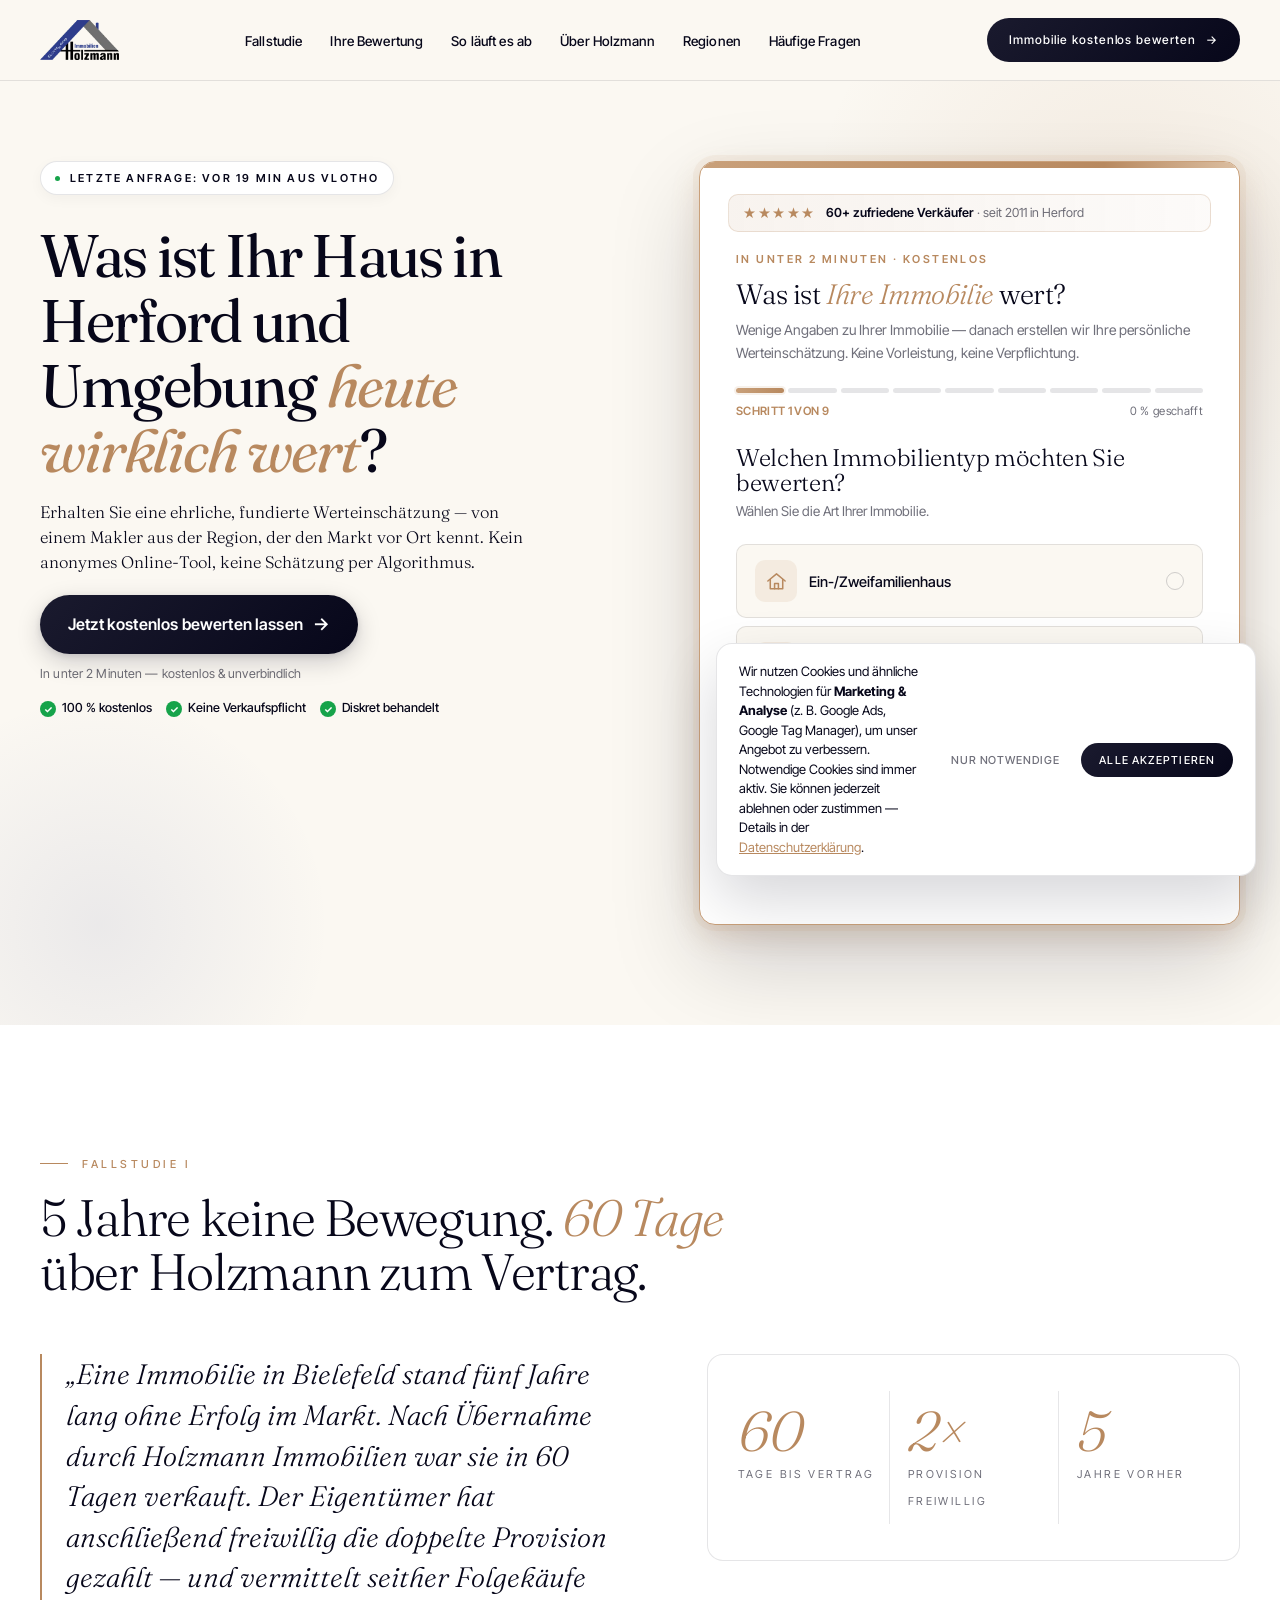
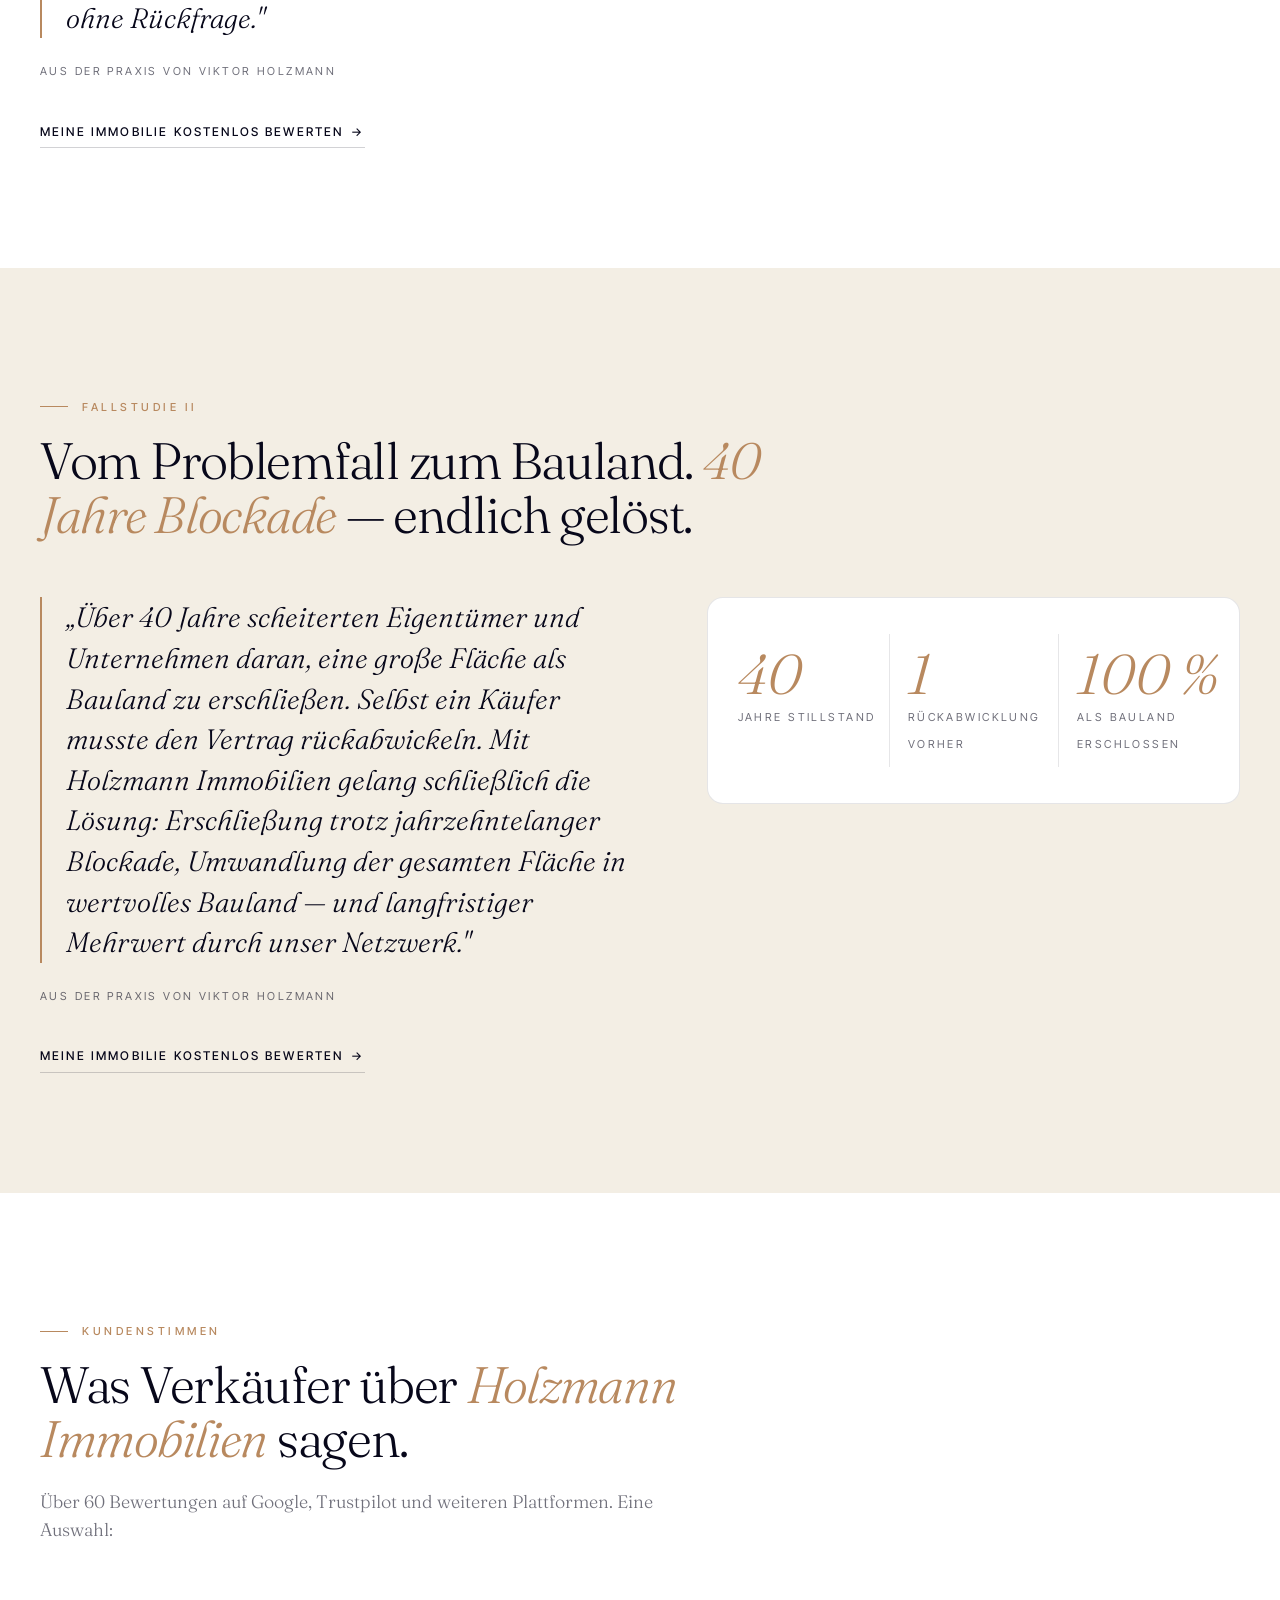
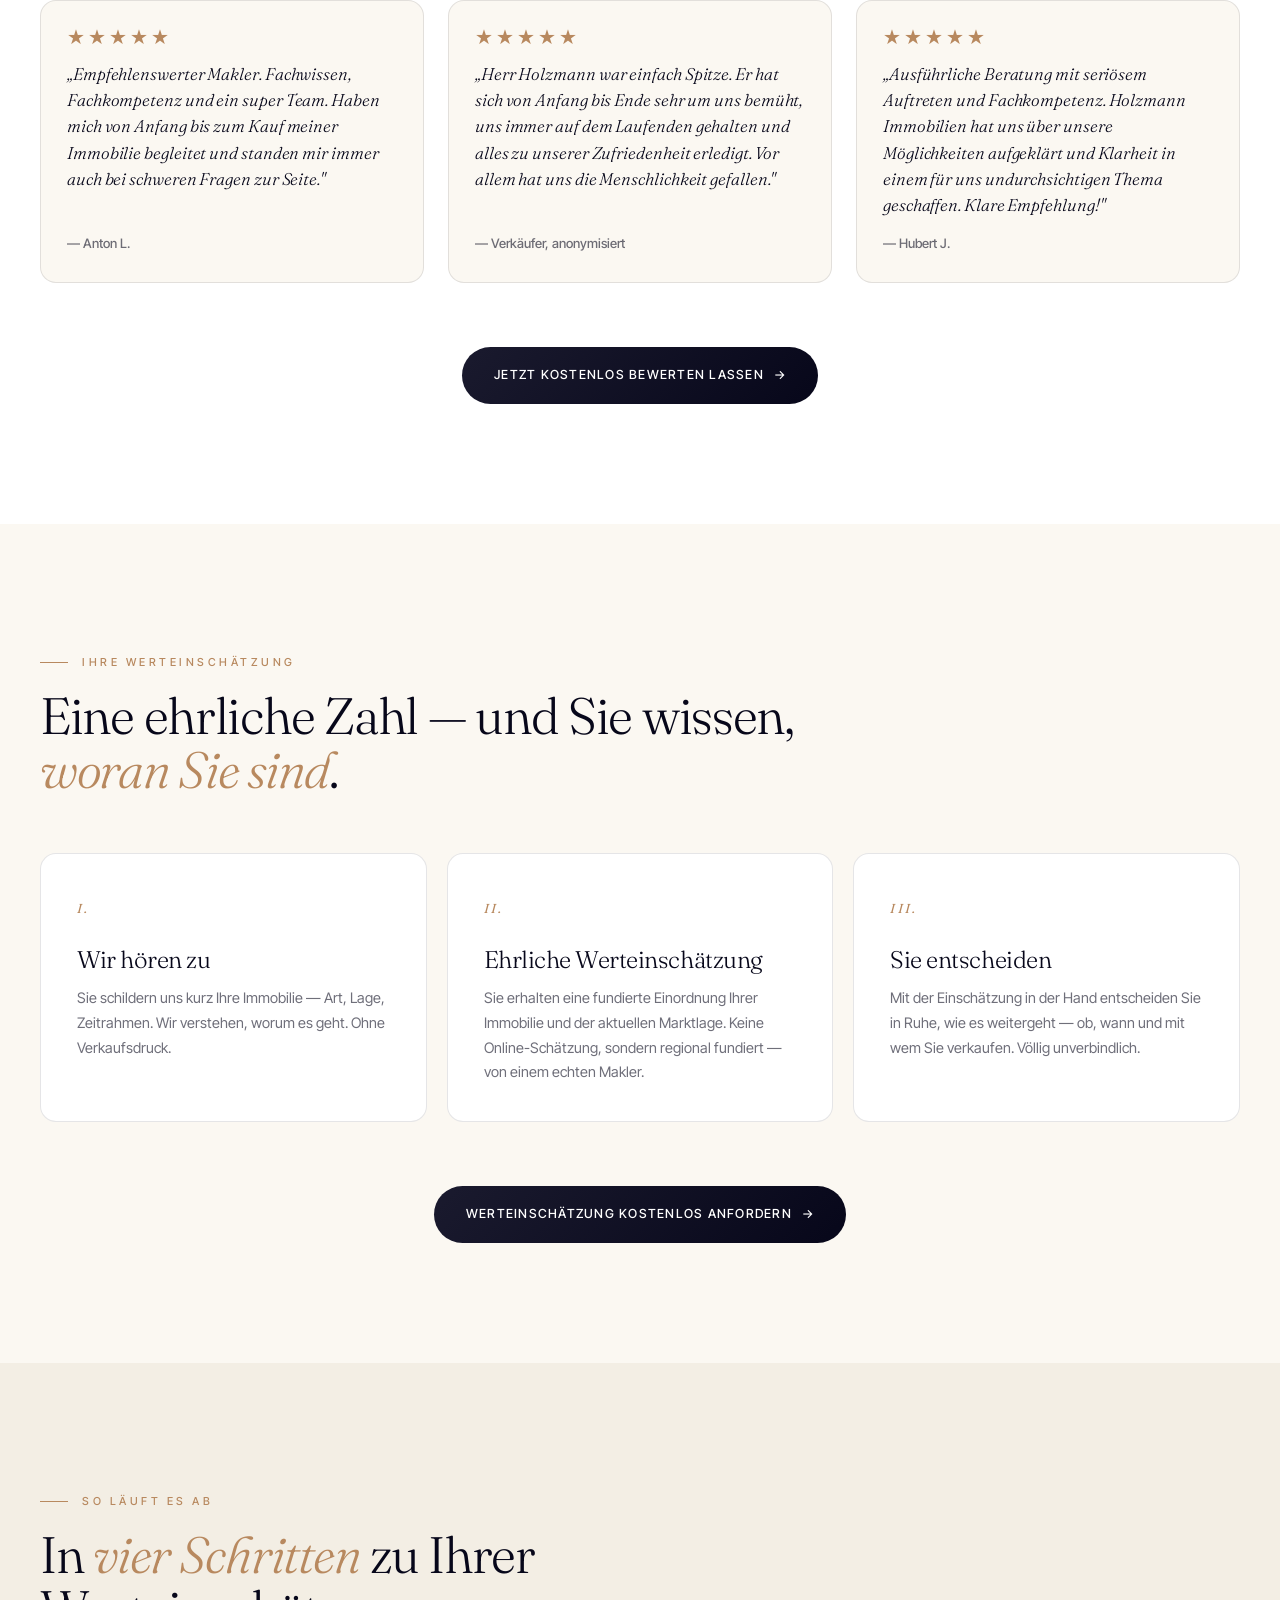
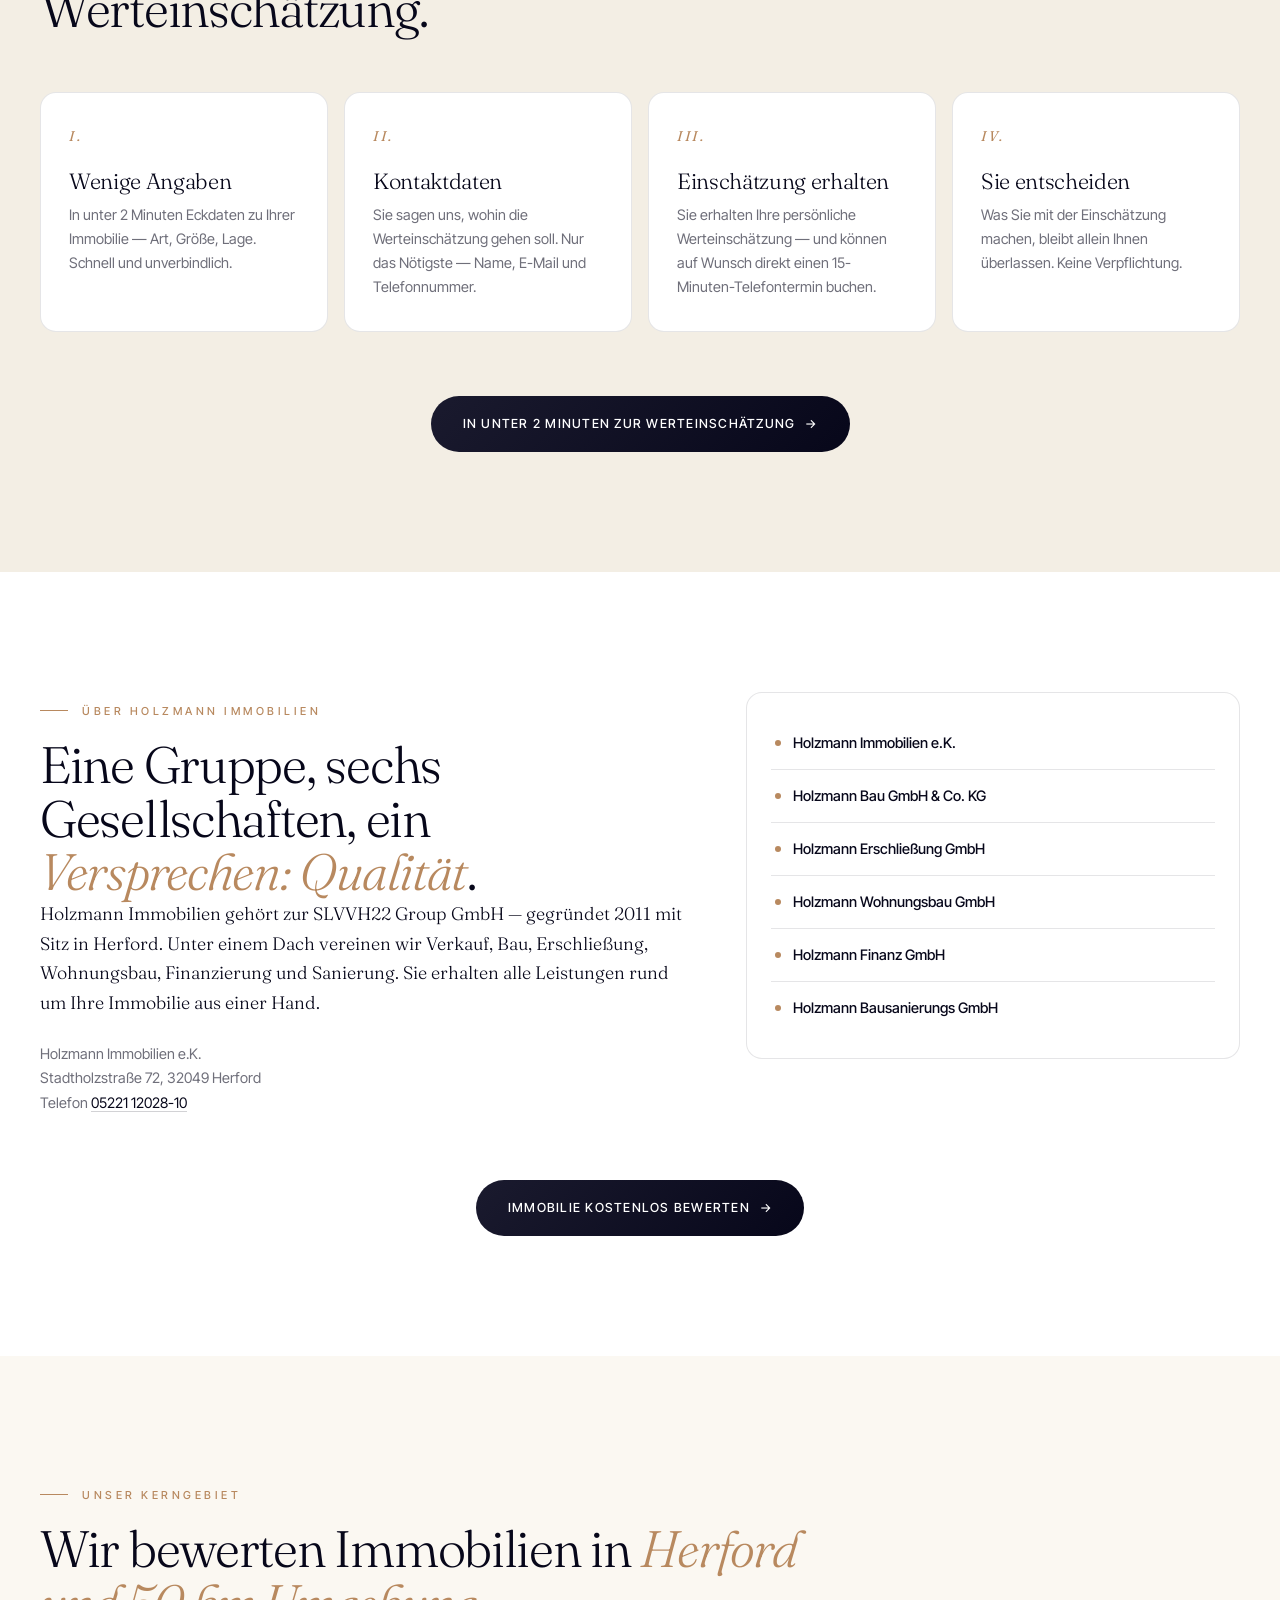
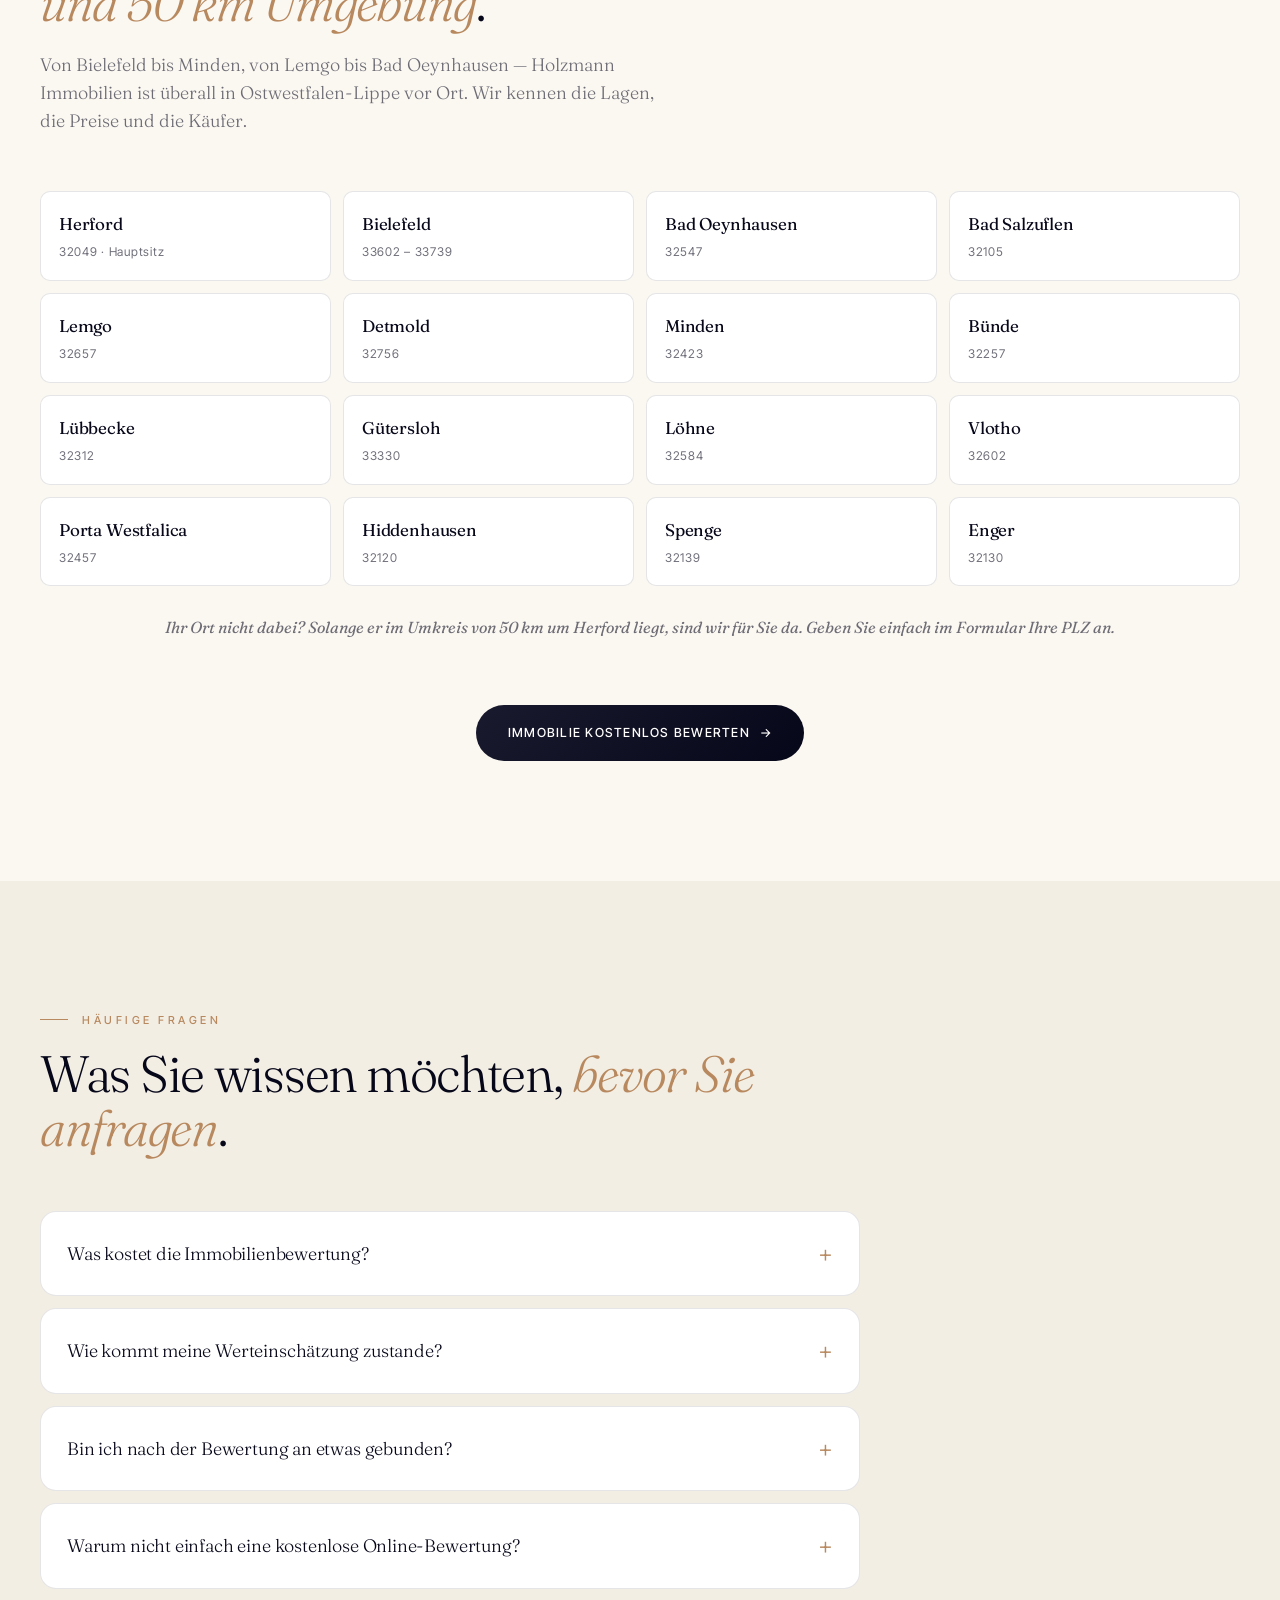
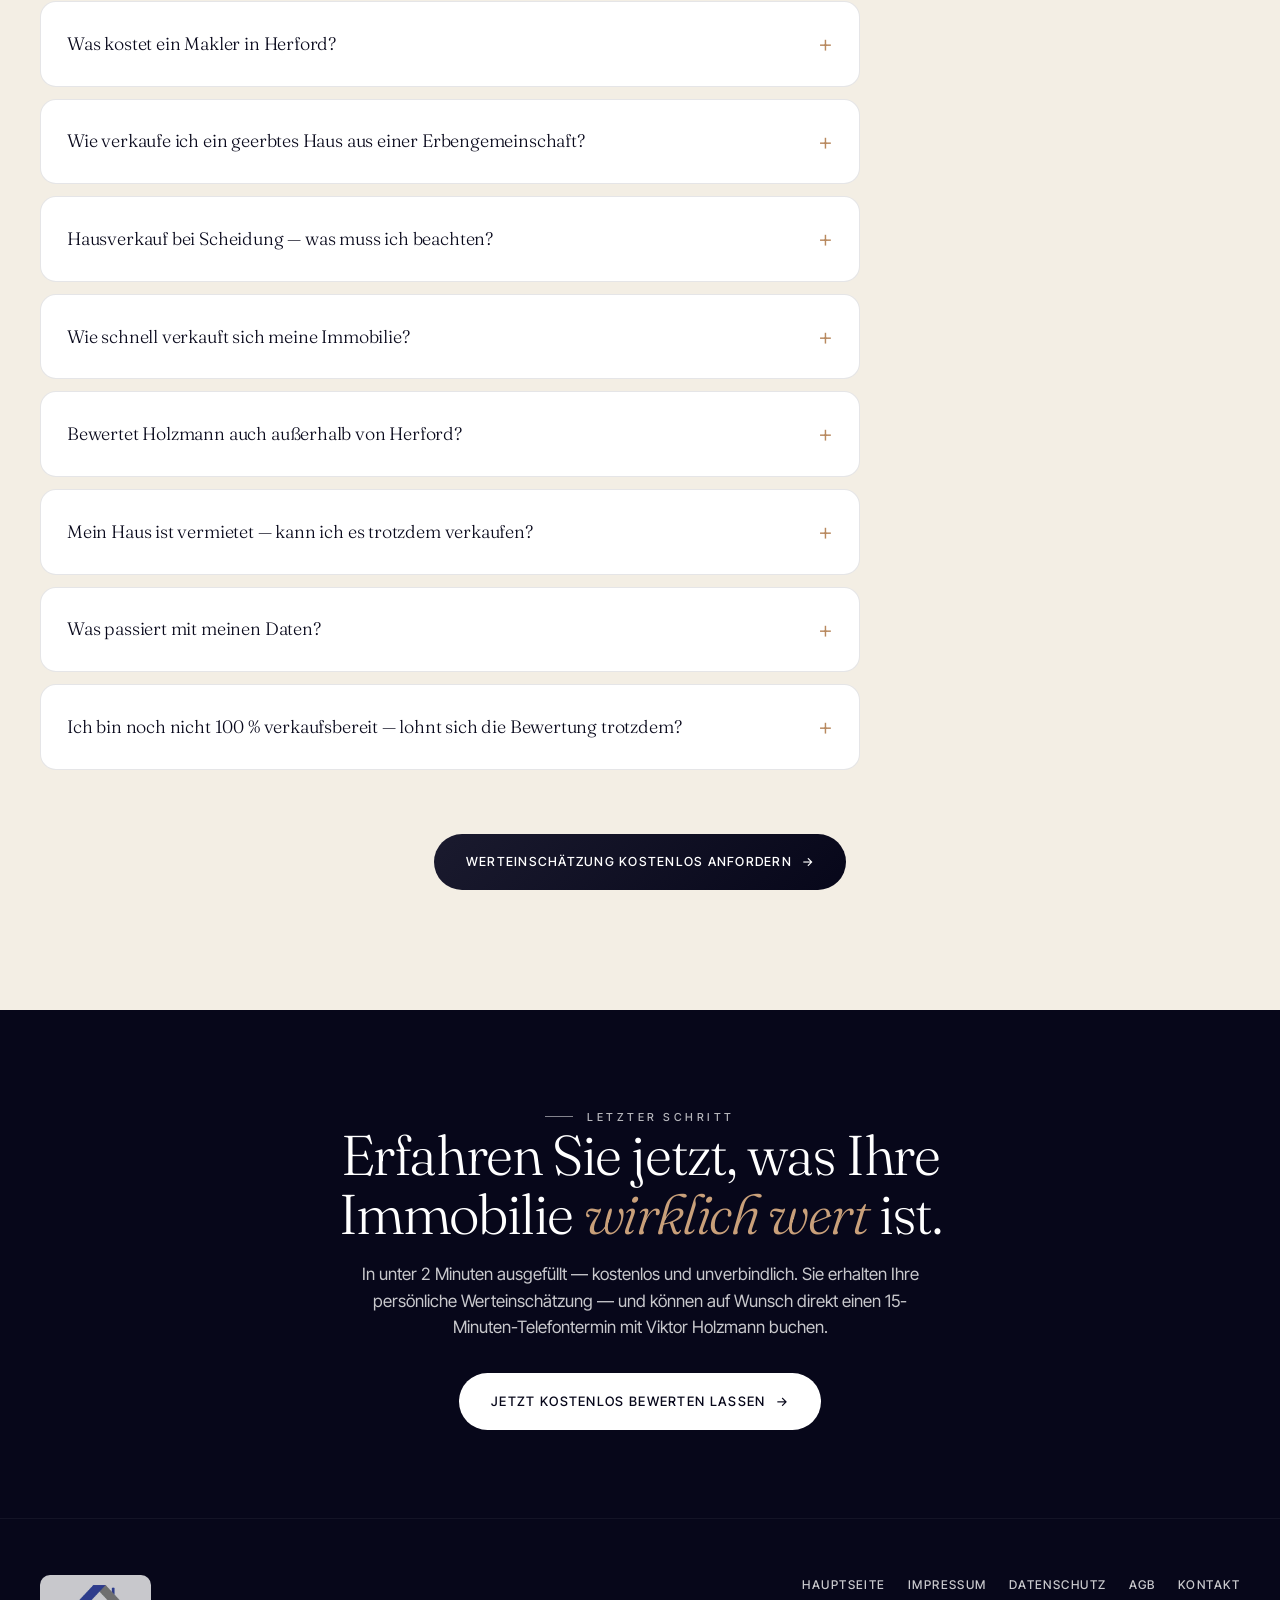
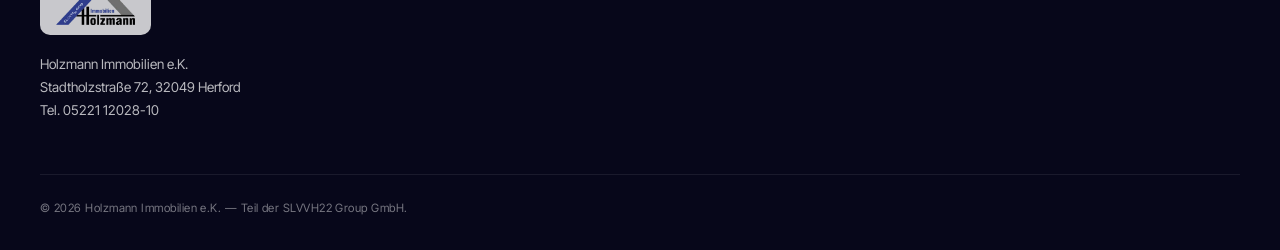
==== commit 9c8fee50: "Formular: Immobilientyp, Vermietsituation und Adresse angepasst - Immobilientyp: "Familienhaus" -> "" ====
--- a/index.html
+++ b/index.html
@@ -20,7 +20,7 @@
   <link rel="preconnect" href="https://fonts.gstatic.com" crossorigin>
   <link href="https://fonts.googleapis.com/css2?family=Fraunces:ital,opsz,wght@0,9..144,300;0,9..144,400;0,9..144,500;1,9..144,300;1,9..144,400&family=Inter+Tight:wght@300;400;500;600&display=swap" rel="stylesheet">
 
-  <link rel="stylesheet" href="./style.css?v=20260518b">
+  <link rel="stylesheet" href="./style.css?v=20260528a">
 
   <!-- Consent Mode v2 — Defaults (DSGVO/EU). MUSS vor GTM und gtag laden. -->
   <script>
@@ -494,7 +494,7 @@
     </div>
   </div>
 
-  <script src="./quiz.js?v=20260519a" defer></script>
+  <script src="./quiz.js?v=20260528a" defer></script>
   <script>
     // Footer-Jahr
     document.getElementById('footer-year').textContent = new Date().getFullYear();
--- a/style.css
+++ b/style.css
@@ -866,22 +866,19 @@
   display: grid;
   grid-template-columns: 1fr 1fr;
   grid-template-areas:
-    "street   street"
-    "houseno  plz"
-    "city     city";
+    "street  street"
+    "plz     city";
   gap: 14px 12px;
   margin-bottom: 14px;
 }
 .address-grid .addr-street  { grid-area: street; }
-.address-grid .addr-houseno { grid-area: houseno; }
 .address-grid .addr-plz     { grid-area: plz; }
 .address-grid .addr-city    { grid-area: city; }
 .address-grid .quiz-field { margin-bottom: 0; }
-/* Auf schmaleren Smartphones (Portrait) Hausnr+PLZ trennen, um Quetschen zu vermeiden */
 @media (max-width: 600px) {
   .address-grid {
     grid-template-columns: 1fr;
-    grid-template-areas: "street" "houseno" "plz" "city";
+    grid-template-areas: "street" "plz" "city";
   }
 }
 
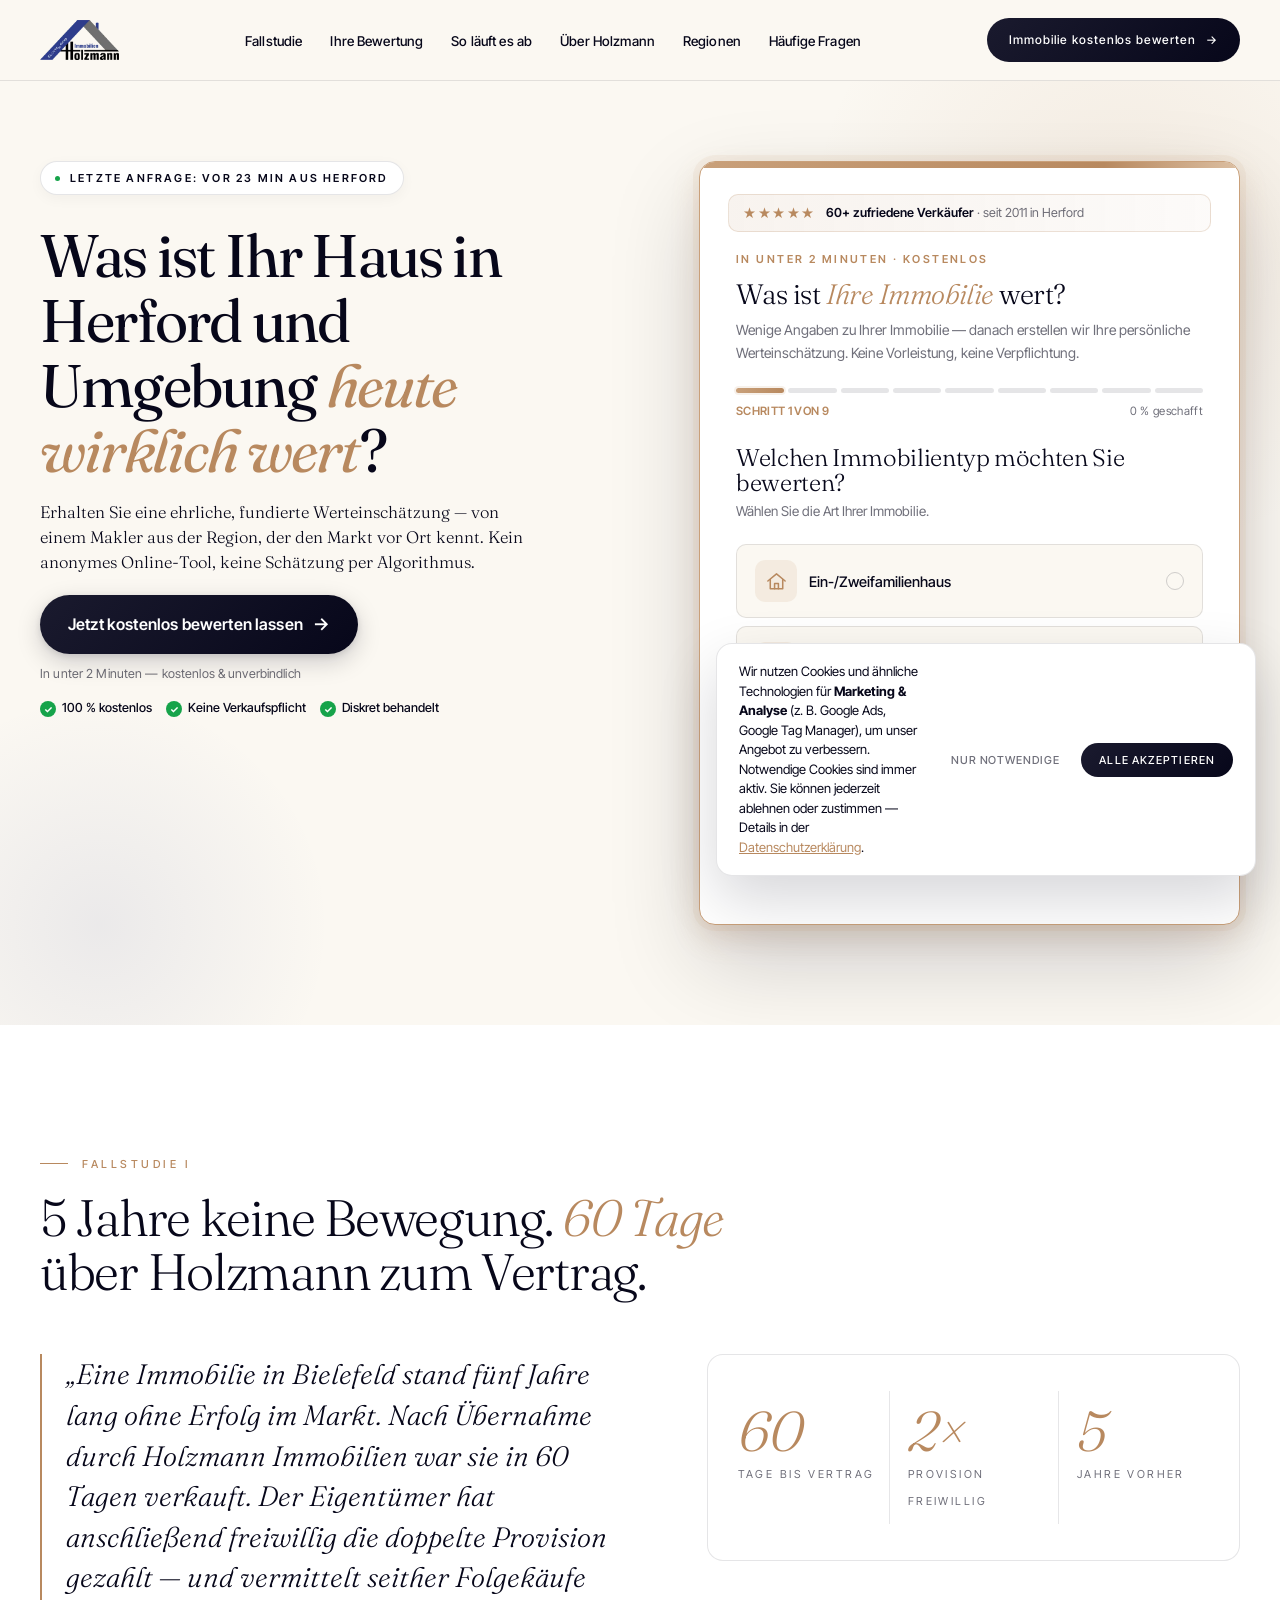
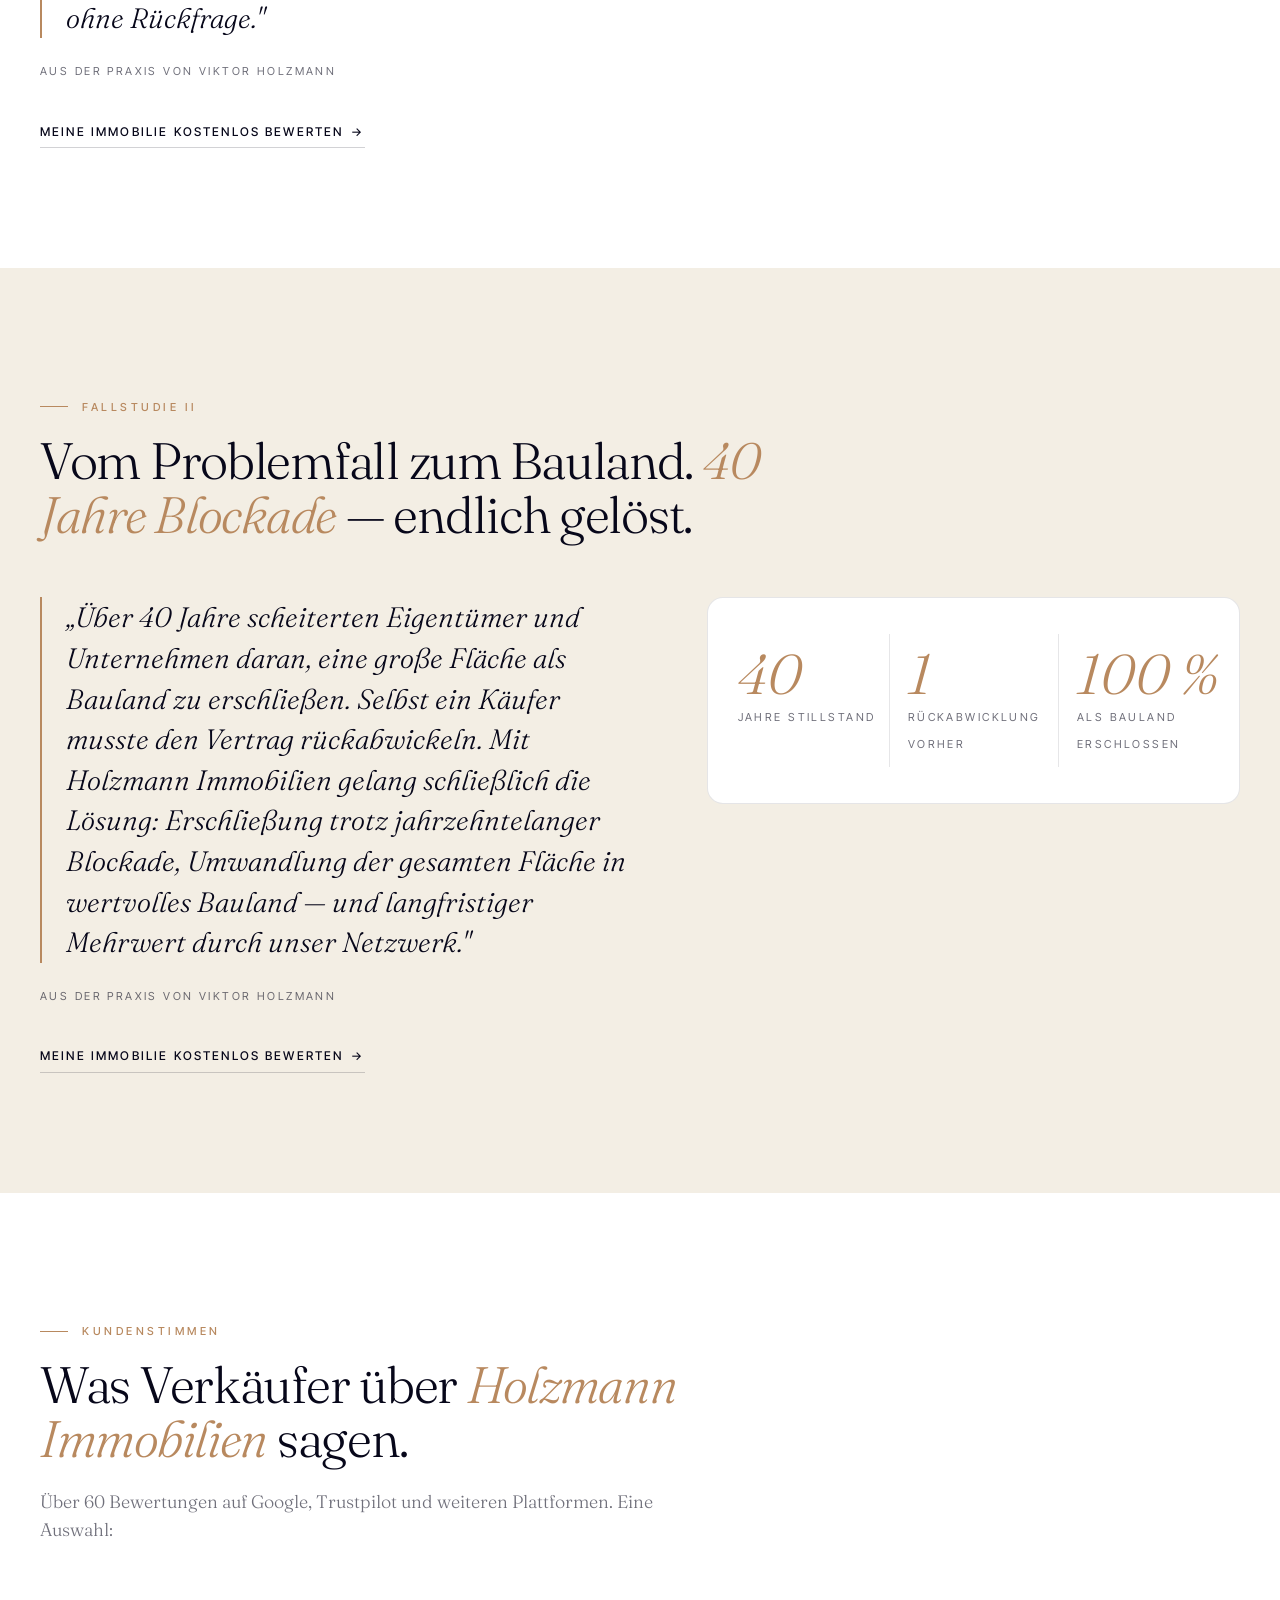
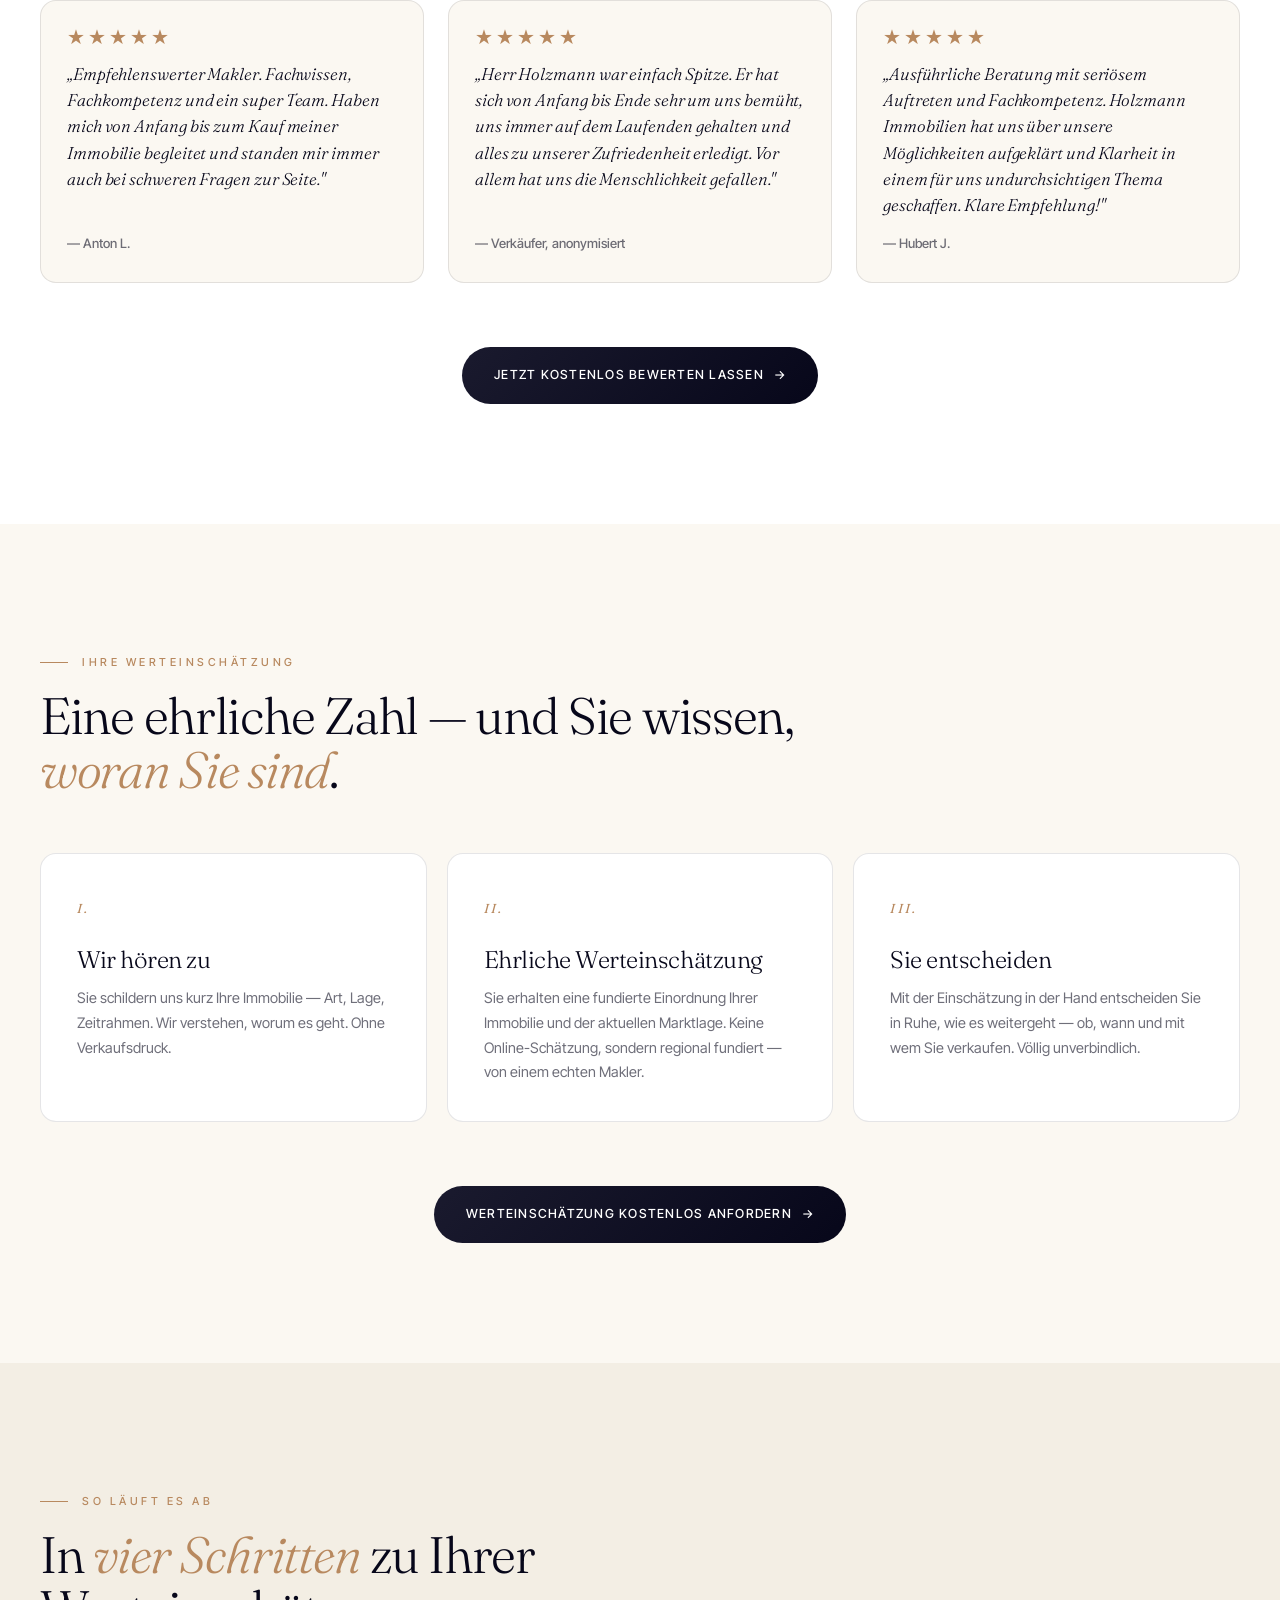
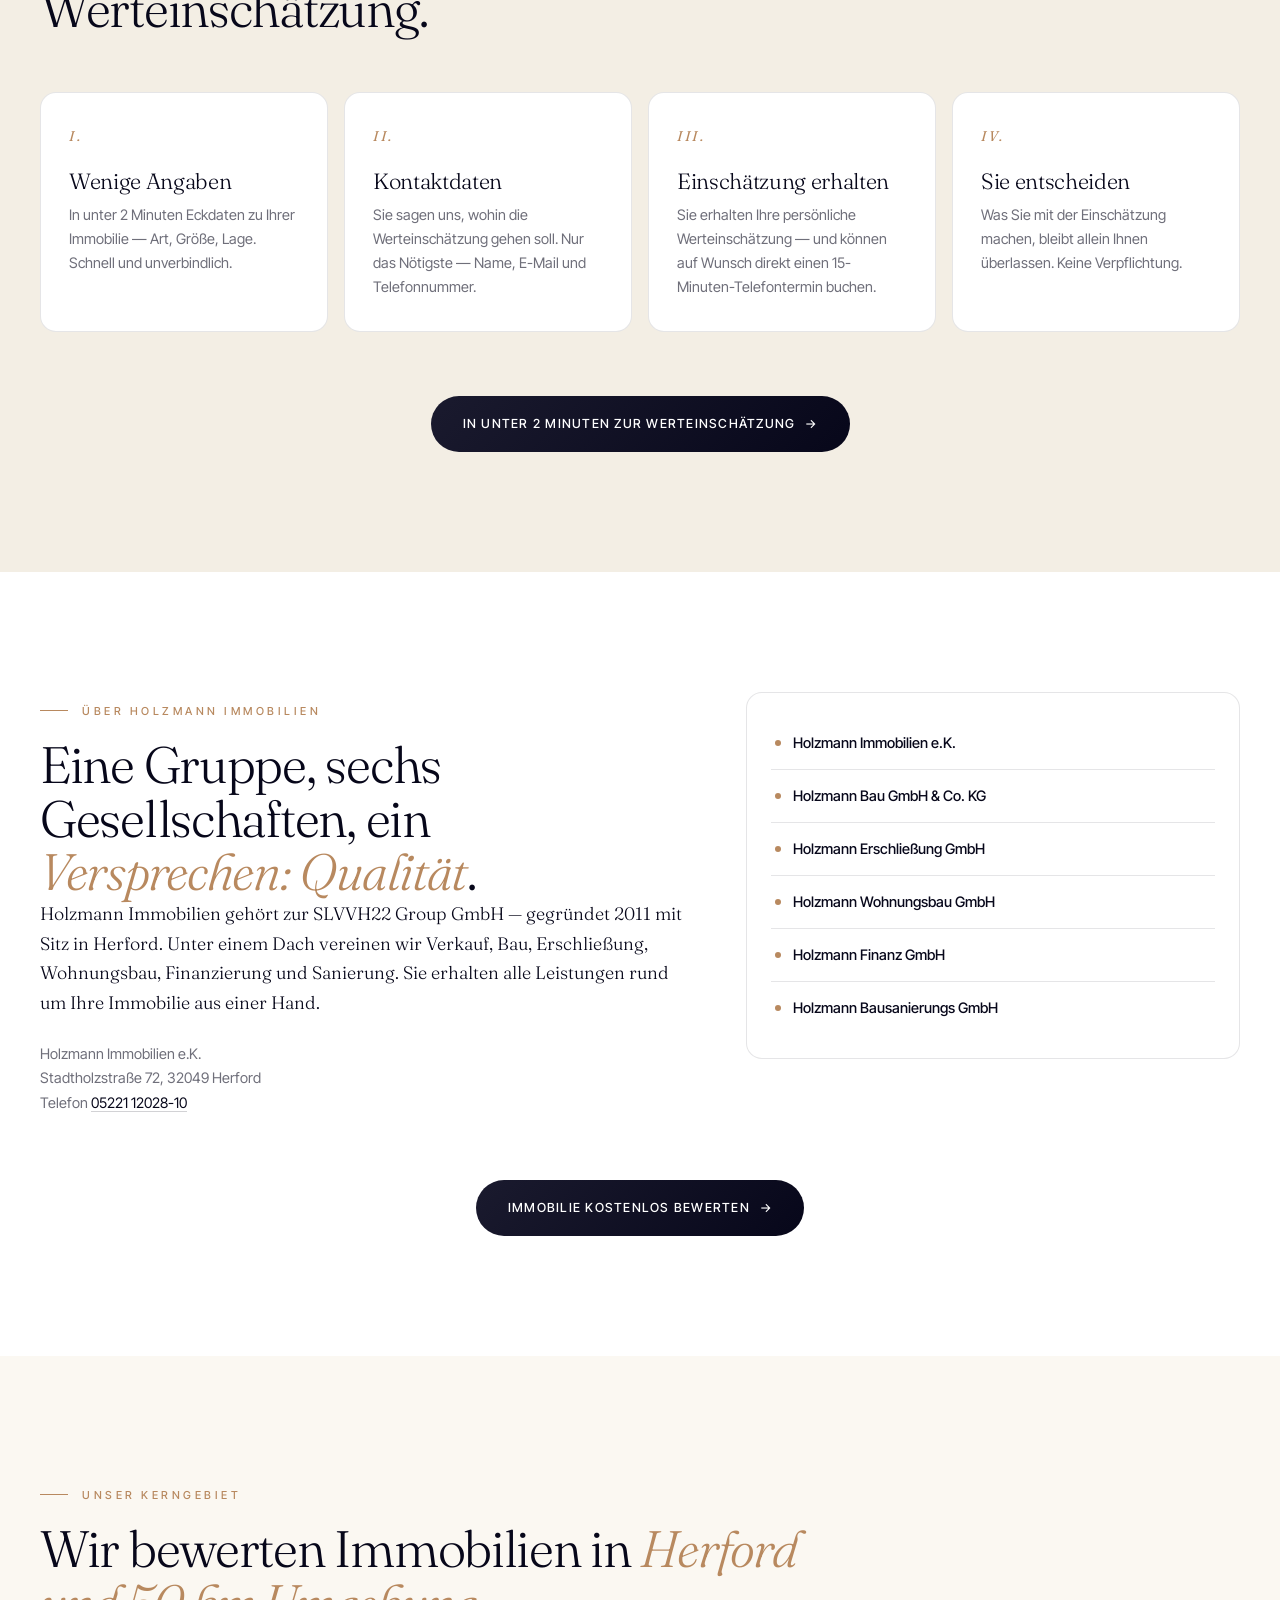
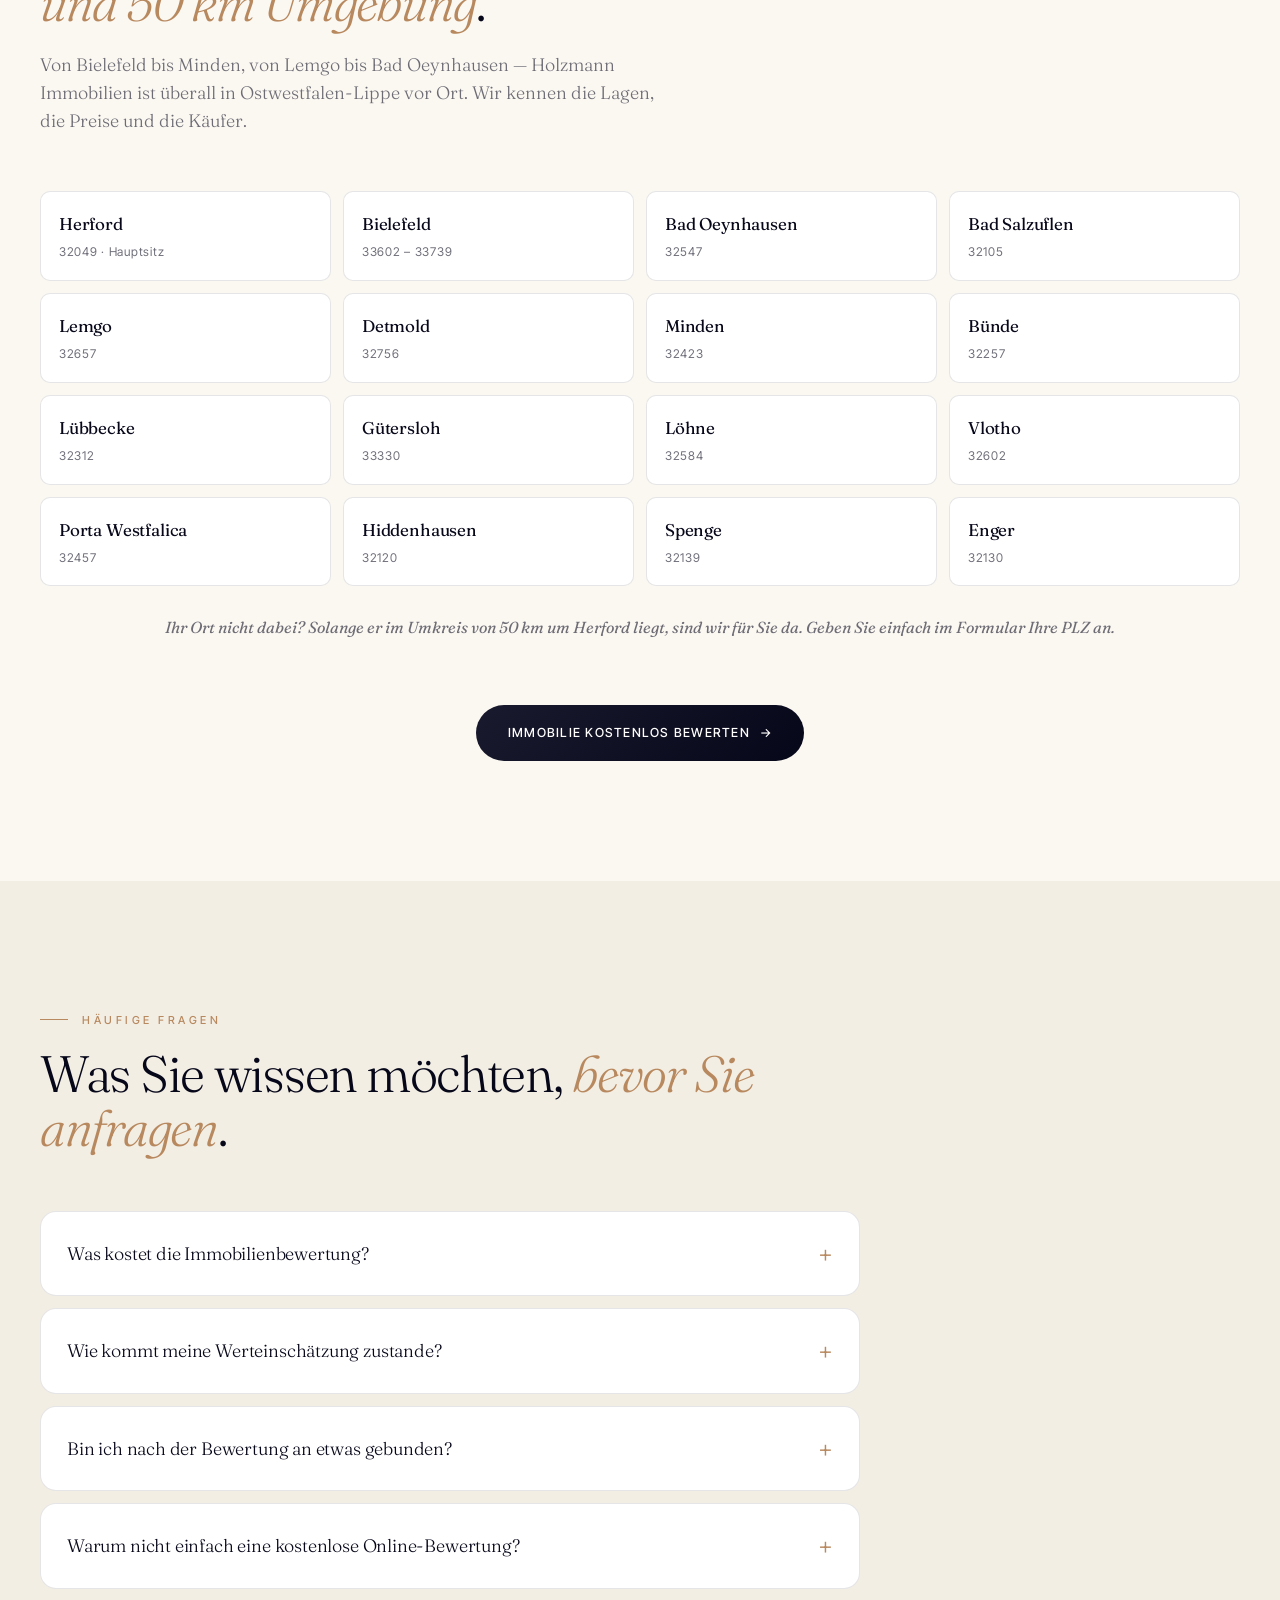
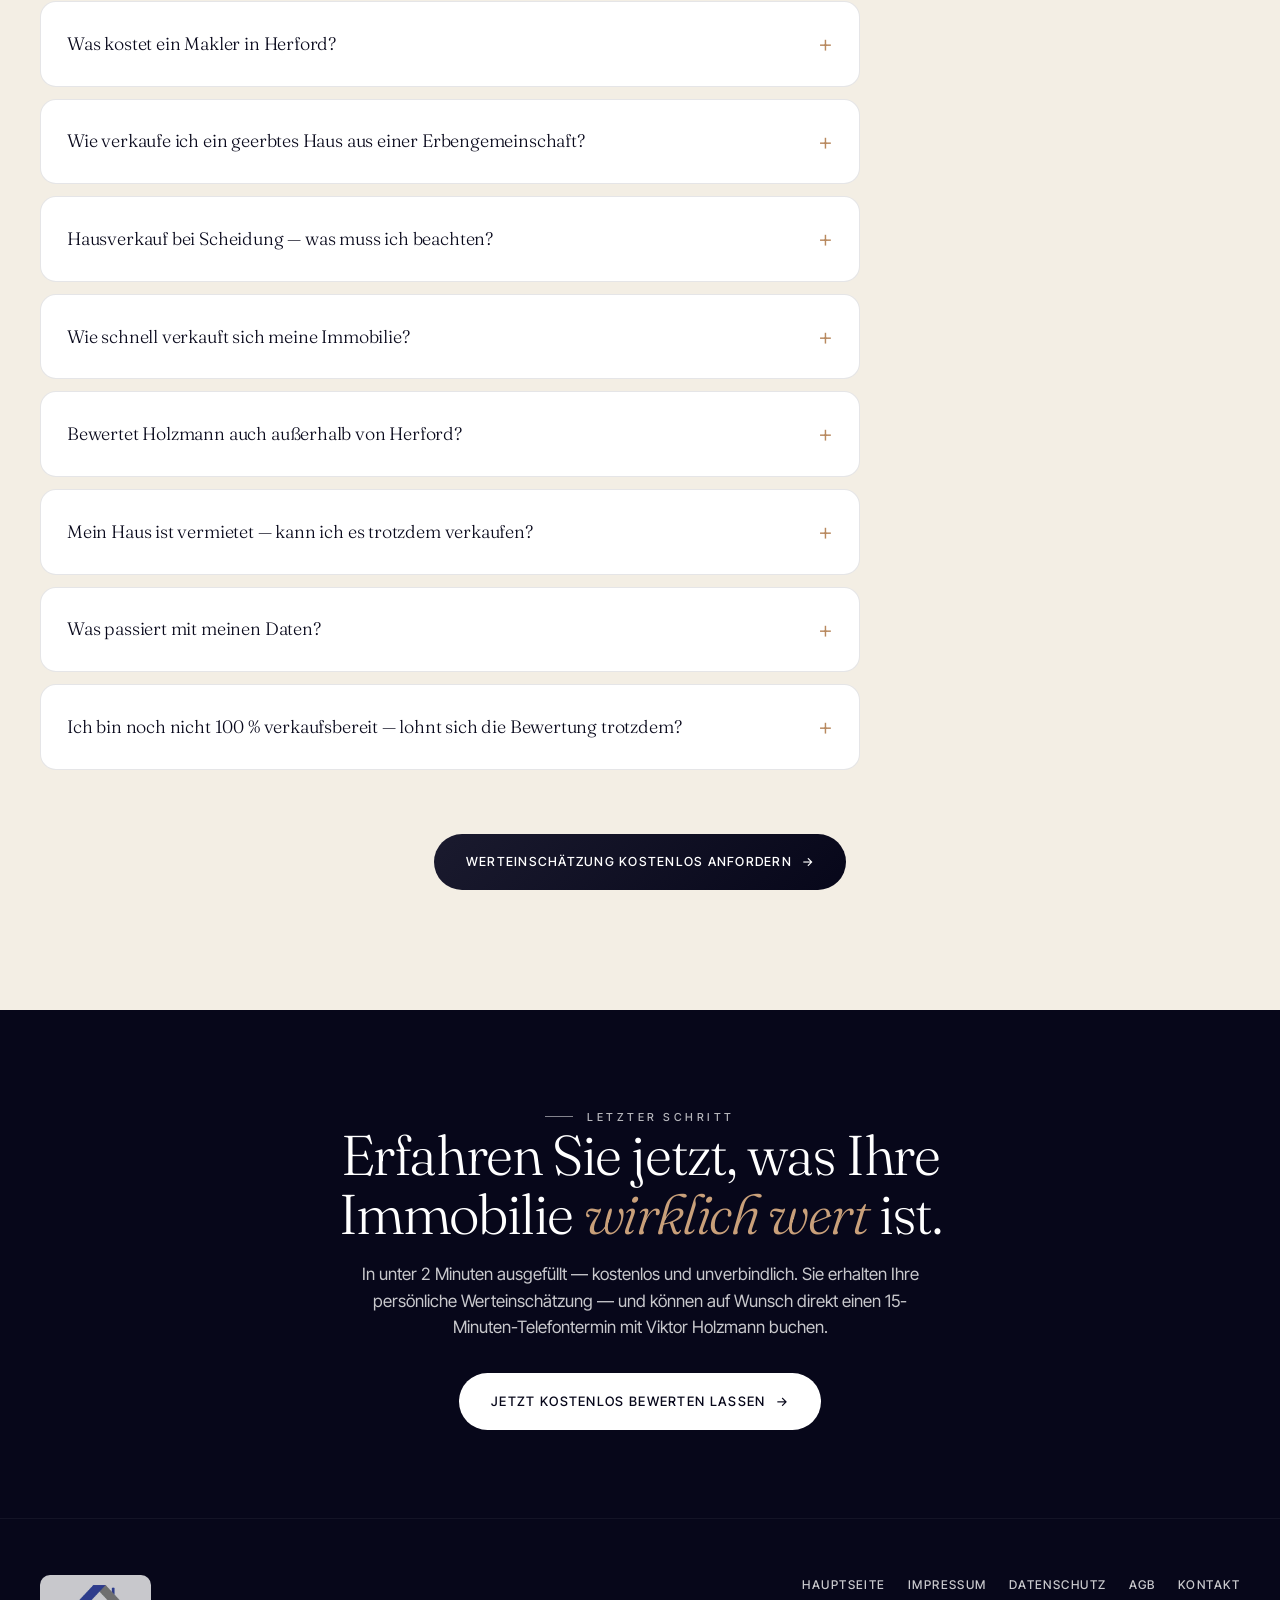
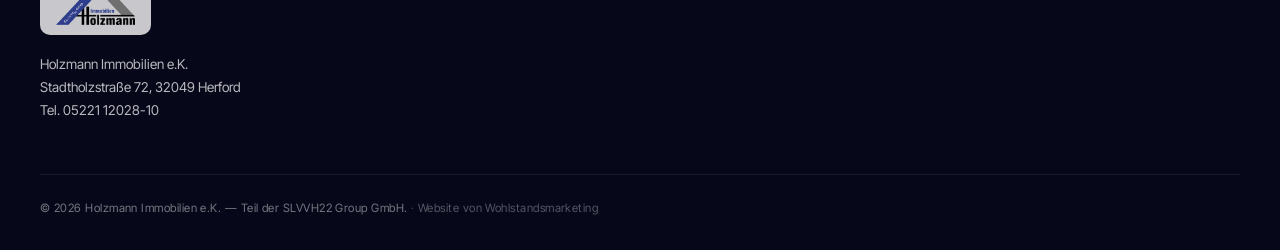
==== commit 38babdbc: "Footer: dezenter DoFollow-Credit zu wohlstandsmarketing.de Co-Authored-By: Claude Opus 4.8 <noreply@" ====
--- a/index.html
+++ b/index.html
@@ -481,7 +481,7 @@
         <a href="https://holzmann-immobilien.de/agbs" target="_blank" rel="noopener">AGB</a>
         <a href="#quiz">Kontakt</a>
       </nav>
-      <p class="footer-meta">© <span id="footer-year">2026</span> Holzmann Immobilien e.K. — Teil der SLVVH22 Group GmbH.</p>
+      <p class="footer-meta">© <span id="footer-year">2026</span> Holzmann Immobilien e.K. — Teil der SLVVH22 Group GmbH. <span style="opacity:.55">·</span> <a href="https://wohlstandsmarketing.de/" target="_blank" rel="noopener" style="color:inherit;text-decoration:none;opacity:.7">Website von Wohlstandsmarketing</a></p>
     </div>
   </footer>
 
